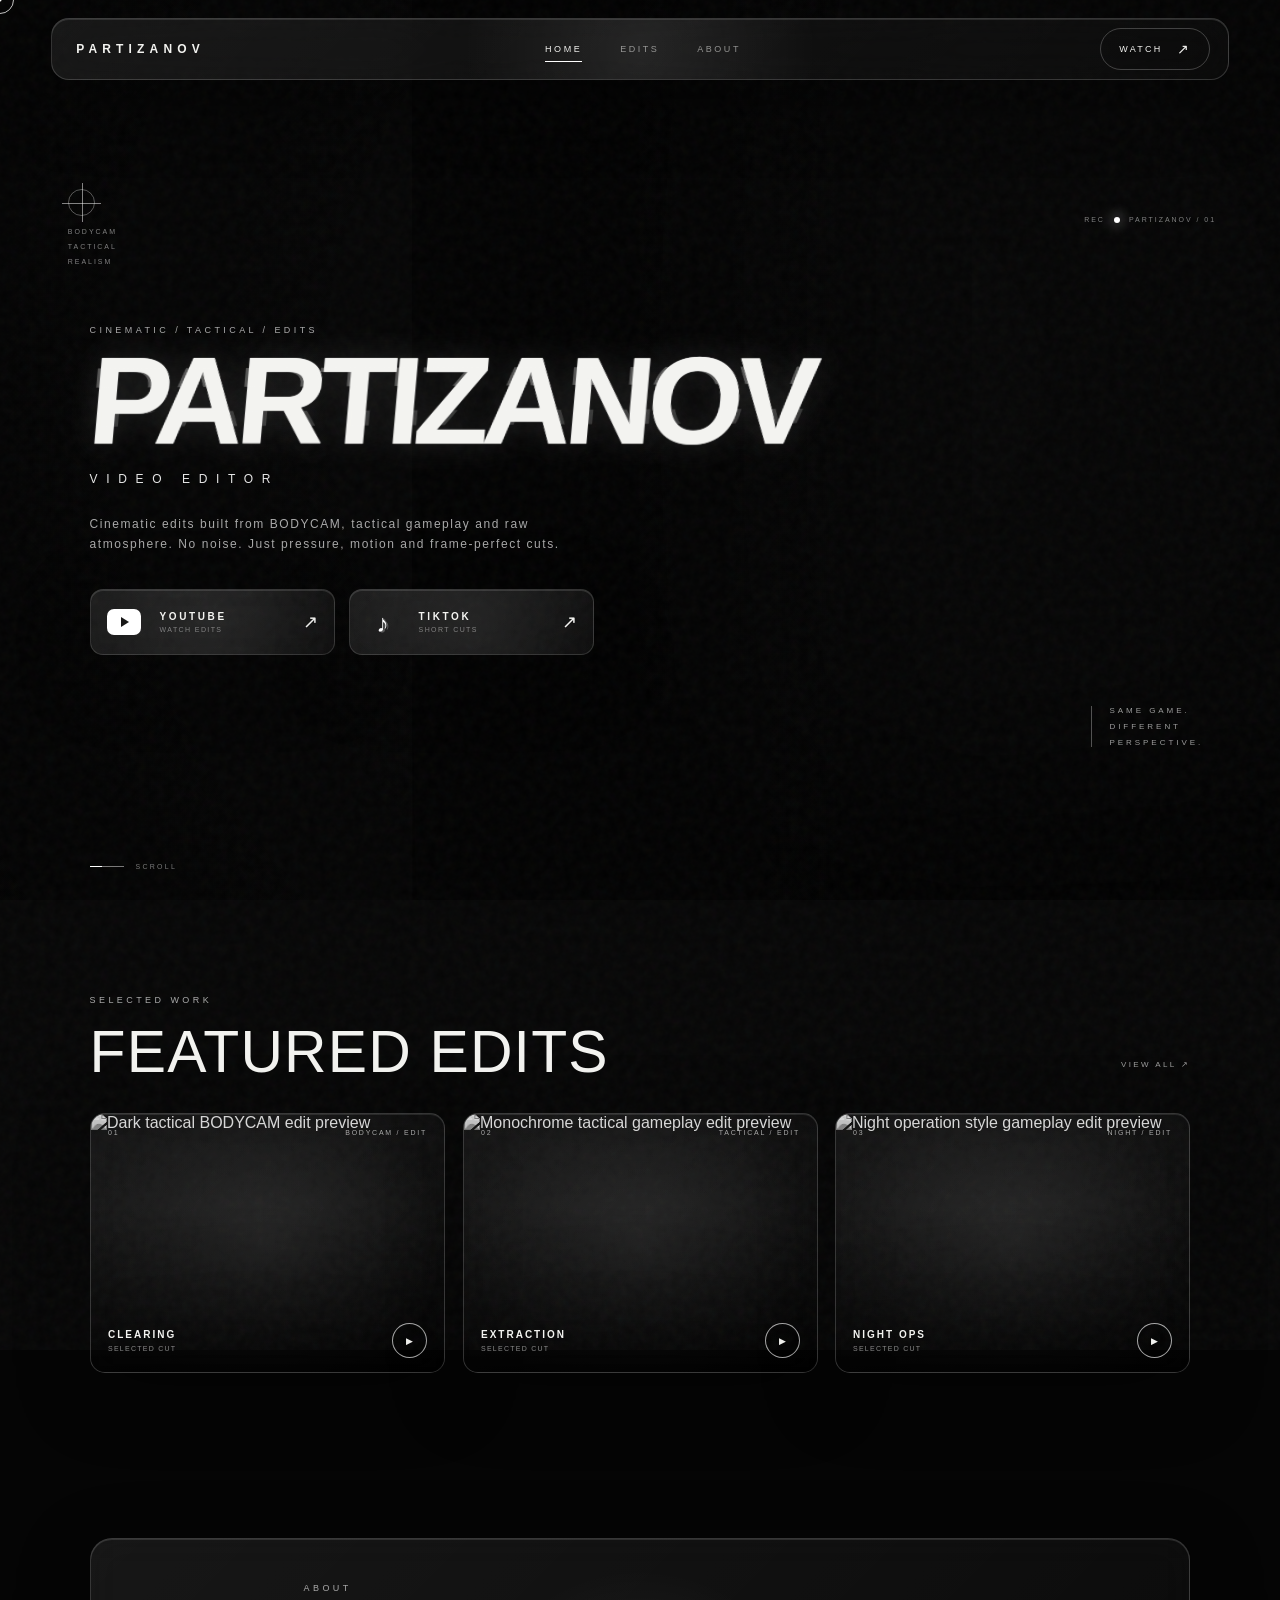
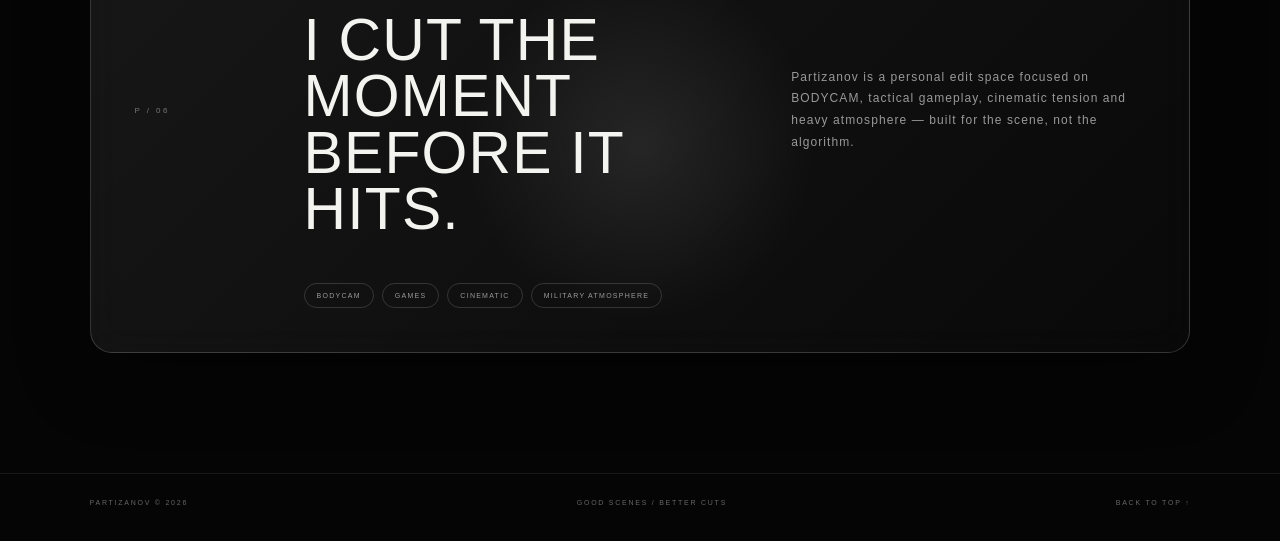
==== index.html @ 06ea76b5 "Add files via upload" ====
<!doctype html>
<html lang="en">
<head>
  <meta charset="utf-8" />
  <meta name="viewport" content="width=device-width, initial-scale=1" />
  <meta name="theme-color" content="#050505" />
  <meta name="description" content="Partizanov — cinematic BODYCAM and tactical gameplay edits." />
  <title>PARTIZANOV — Video Editor</title>
  <link rel="preload" href="assets/hero.webp" as="image" />
  <link rel="stylesheet" href="style.css" />
</head>
<body>
  <div class="scroll-progress" aria-hidden="true"></div>
  <canvas id="fx" aria-hidden="true"></canvas>
  <div class="noise" aria-hidden="true"></div>
  <div class="cursor" aria-hidden="true"><span></span></div>

  <header class="nav glass glass-reactive">
    <a class="brand" href="#top" aria-label="Partizanov home">PARTIZANOV</a>
    <nav aria-label="Primary navigation">
      <a href="#top" class="active">HOME</a>
      <a href="#edits">EDITS</a>
      <a href="#about">ABOUT</a>
    </nav>
    <a class="nav-cta magnetic" href="https://youtube.com/@partizanovoper?si=gcBgaA5g1dwEPx7L" target="_blank" rel="noreferrer">WATCH <span>↗</span></a>
  </header>

  <main id="top">
    <section class="hero" aria-label="Partizanov introduction">
      <div class="hero-media" aria-hidden="true">
        <div class="hero-image"></div>
        <div class="hero-vignette"></div>
      </div>

      <div class="hud hud-left" aria-hidden="true">
        <span class="cross"></span>
        <span>BODYCAM</span><span>TACTICAL</span><span>REALISM</span>
      </div>
      <div class="hud hud-right" aria-hidden="true">
        <span>REC</span><i></i><span>PARTIZANOV / 01</span>
      </div>

      <div class="hero-copy reveal">
        <p class="eyebrow">CINEMATIC / TACTICAL / EDITS</p>
        <h1 class="venom" data-text="PARTIZANOV">PARTIZANOV</h1>
        <p class="tagline">VIDEO EDITOR</p>
        <p class="intro">Cinematic edits built from BODYCAM, tactical gameplay and raw atmosphere. No noise. Just pressure, motion and frame-perfect cuts.</p>

        <div class="socials">
          <a class="social glass glass-reactive magnetic" href="https://youtube.com/@partizanovoper?si=gcBgaA5g1dwEPx7L" target="_blank" rel="noreferrer" aria-label="Partizanov on YouTube">
            <span class="social-icon youtube" aria-hidden="true"></span>
            <span><b>YOUTUBE</b><small>WATCH EDITS</small></span>
            <em>↗</em>
          </a>
          <a class="social glass glass-reactive magnetic" href="https://www.tiktok.com/@operpartizanov?_r=1&_t=ZS-9A1yUT9yCQ6" target="_blank" rel="noreferrer" aria-label="Partizanov on TikTok">
            <span class="social-icon tiktok" aria-hidden="true">♪</span>
            <span><b>TIKTOK</b><small>SHORT CUTS</small></span>
            <em>↗</em>
          </a>
        </div>
      </div>

      <div class="hero-quote reveal" aria-hidden="true">
        <span>SAME GAME.</span><span>DIFFERENT</span><span>PERSPECTIVE.</span>
      </div>

      <a href="#edits" class="scroll-cue" aria-label="Scroll to edits"><span></span>SCROLL</a>
    </section>

    <section class="edits section" id="edits">
      <div class="section-head reveal">
        <div>
          <p class="eyebrow">SELECTED WORK</p>
          <h2>FEATURED EDITS</h2>
        </div>
        <a class="text-link" href="https://youtube.com/@partizanovoper?si=gcBgaA5g1dwEPx7L" target="_blank" rel="noreferrer">VIEW ALL ↗</a>
      </div>

      <div class="edit-grid">
        <a class="edit-card glass glass-reactive tilt reveal" href="https://youtube.com/@partizanovoper?si=gcBgaA5g1dwEPx7L" target="_blank" rel="noreferrer">
          <img src="assets/edit-1.webp" alt="Dark tactical BODYCAM edit preview" loading="lazy" />
          <div class="card-shade"></div>
          <div class="card-top"><span>01</span><span>BODYCAM / EDIT</span></div>
          <div class="card-bottom"><div><b>CLEARING</b><small>SELECTED CUT</small></div><span class="play">▶</span></div>
        </a>
        <a class="edit-card glass glass-reactive tilt reveal" href="https://youtube.com/@partizanovoper?si=gcBgaA5g1dwEPx7L" target="_blank" rel="noreferrer">
          <img src="assets/edit-2.webp" alt="Monochrome tactical gameplay edit preview" loading="lazy" />
          <div class="card-shade"></div>
          <div class="card-top"><span>02</span><span>TACTICAL / EDIT</span></div>
          <div class="card-bottom"><div><b>EXTRACTION</b><small>SELECTED CUT</small></div><span class="play">▶</span></div>
        </a>
        <a class="edit-card glass glass-reactive tilt reveal" href="https://youtube.com/@partizanovoper?si=gcBgaA5g1dwEPx7L" target="_blank" rel="noreferrer">
          <img src="assets/edit-3.webp" alt="Night operation style gameplay edit preview" loading="lazy" />
          <div class="card-shade"></div>
          <div class="card-top"><span>03</span><span>NIGHT / EDIT</span></div>
          <div class="card-bottom"><div><b>NIGHT OPS</b><small>SELECTED CUT</small></div><span class="play">▶</span></div>
        </a>
      </div>
    </section>

    <section class="about section" id="about">
      <div class="about-panel glass glass-reactive reveal">
        <div class="about-index">P / 06</div>
        <div>
          <p class="eyebrow">ABOUT</p>
          <h2>I CUT THE MOMENT<br>BEFORE IT HITS.</h2>
        </div>
        <p>Partizanov is a personal edit space focused on BODYCAM, tactical gameplay, cinematic tension and heavy atmosphere — built for the scene, not the algorithm.</p>
        <div class="about-tags"><span>BODYCAM</span><span>GAMES</span><span>CINEMATIC</span><span>MILITARY ATMOSPHERE</span></div>
      </div>
    </section>
  </main>

  <footer>
    <span>PARTIZANOV © 2026</span>
    <span>GOOD SCENES / BETTER CUTS</span>
    <a href="#top">BACK TO TOP ↑</a>
  </footer>

  <script src="script.js"></script>
</body>
</html>
---- style.css ----
:root{
  --bg:#050505; --fg:#f3f3f0; --muted:#929292; --line:rgba(255,255,255,.17);
  --glass:rgba(255,255,255,.045); --mx:50%; --my:50%;
}
*{box-sizing:border-box}html{scroll-behavior:smooth;background:var(--bg)}
body{margin:0;background:var(--bg);color:var(--fg);font-family:Inter,Arial,Helvetica,sans-serif;overflow-x:hidden;cursor:none}
a{color:inherit;text-decoration:none}button,a{cursor:none}.noise{position:fixed;inset:-50%;z-index:80;pointer-events:none;opacity:.055;mix-blend-mode:screen;background-image:url("data:image/svg+xml,%3Csvg viewBox='0 0 220 220' xmlns='http://www.w3.org/2000/svg'%3E%3Cfilter id='n'%3E%3CfeTurbulence type='fractalNoise' baseFrequency='.9' numOctaves='4' stitchTiles='stitch'/%3E%3C/filter%3E%3Crect width='100%25' height='100%25' filter='url(%23n)' opacity='.75'/%3E%3C/svg%3E");animation:noise .22s steps(2) infinite}
@keyframes noise{0%{transform:translate(0)}25%{transform:translate(2%,-3%)}50%{transform:translate(-3%,2%)}75%{transform:translate(3%,3%)}100%{transform:translate(-2%,-2%)}}
#fx{position:fixed;inset:0;z-index:2;pointer-events:none;opacity:.65}.scroll-progress{position:fixed;top:0;left:0;height:1px;width:0;background:white;z-index:120;box-shadow:0 0 12px #fff}
.cursor{position:fixed;width:28px;height:28px;border:1px solid rgba(255,255,255,.78);border-radius:50%;left:0;top:0;z-index:130;pointer-events:none;mix-blend-mode:difference;transform:translate(-50%,-50%);transition:width .18s,height .18s,border-color .18s}.cursor span{position:absolute;width:3px;height:3px;background:#fff;border-radius:50%;inset:50% auto auto 50%;transform:translate(-50%,-50%)}.cursor.hover{width:52px;height:52px;border-color:#fff}
.glass{background:linear-gradient(135deg,rgba(255,255,255,.075),rgba(255,255,255,.018));border:1px solid var(--line);box-shadow:inset 0 1px 0 rgba(255,255,255,.12),0 20px 70px rgba(0,0,0,.35);backdrop-filter:blur(18px) saturate(115%);-webkit-backdrop-filter:blur(18px) saturate(115%)}
.glass-reactive{position:relative;overflow:hidden}.glass-reactive:after{content:"";position:absolute;inset:-1px;pointer-events:none;background:radial-gradient(420px circle at var(--mx) var(--my),rgba(255,255,255,.15),transparent 42%);opacity:.6;transition:opacity .25s}.glass-reactive:hover:after{opacity:1}
.nav{position:fixed;z-index:100;top:18px;left:4vw;right:4vw;height:62px;border-radius:18px;display:grid;grid-template-columns:1fr auto 1fr;align-items:center;padding:0 18px 0 24px;transition:transform .4s,background .3s}.nav.hidden{transform:translateY(-95px)}.brand{font-size:12px;letter-spacing:.43em;font-weight:600}.nav nav{display:flex;gap:38px;font-size:9px;letter-spacing:.28em}.nav nav a{opacity:.55;position:relative;padding:21px 0}.nav nav a:after{content:"";position:absolute;height:1px;background:#fff;left:50%;right:50%;bottom:13px;transition:.25s}.nav nav a:hover,.nav nav a.active{opacity:1}.nav nav a:hover:after,.nav nav a.active:after{left:0;right:0}.nav-cta{justify-self:end;border:1px solid rgba(255,255,255,.22);border-radius:999px;padding:12px 18px;font-size:9px;letter-spacing:.25em;display:flex;gap:14px;align-items:center}.nav-cta span{font-size:14px}
.hero{min-height:100svh;position:relative;display:flex;align-items:center;padding:130px 7vw 95px;overflow:hidden}.hero-media{position:absolute;inset:0;z-index:0;overflow:hidden}.hero-image{position:absolute;right:-5vw;top:-7vh;width:70vw;height:110vh;background:url('assets/hero.webp') center/cover no-repeat;filter:grayscale(1) contrast(1.25) brightness(.62);transform:scale(1.08);will-change:transform}.hero-image:after{content:"";position:absolute;inset:0;background:linear-gradient(90deg,#050505 0%,rgba(5,5,5,.6) 28%,transparent 58%),linear-gradient(0deg,#050505 0%,transparent 27%)}.hero-vignette{position:absolute;inset:0;background:radial-gradient(circle at 67% 42%,transparent 0 18%,rgba(0,0,0,.2) 42%,rgba(0,0,0,.72) 100%),linear-gradient(90deg,#050505 0 34%,transparent 66%);mix-blend-mode:multiply}.hero-copy{position:relative;z-index:4;width:min(740px,57vw);margin-top:5vh}.eyebrow{font-size:9px;letter-spacing:.38em;color:#a9a9a9;margin:0 0 19px}.venom{font-family:Impact,Haettenschweiler,'Arial Narrow Bold',sans-serif;font-stretch:condensed;font-size:clamp(62px,9.6vw,154px);letter-spacing:-.055em;line-height:.78;margin:0;position:relative;transform:skewX(-5deg);filter:drop-shadow(0 0 16px rgba(255,255,255,.12));text-shadow:0 0 1px #fff}.venom:before,.venom:after{content:attr(data-text);position:absolute;inset:0;pointer-events:none}.venom:before{clip-path:polygon(0 15%,100% 13%,100% 31%,0 35%);transform:translateX(-3px);opacity:.3}.venom:after{clip-path:polygon(0 60%,100% 57%,100% 72%,0 76%);transform:translateX(4px);opacity:.18}.venom:hover:before{animation:glitch1 .38s steps(2) infinite}.venom:hover:after{animation:glitch2 .43s steps(2) infinite}@keyframes glitch1{50%{transform:translateX(10px)}}@keyframes glitch2{50%{transform:translateX(-8px)}}
.tagline{font-size:12px;letter-spacing:.72em;margin:22px 0 28px;color:#e5e5e5}.intro{max-width:510px;color:#a7a7a7;line-height:1.7;font-size:12px;letter-spacing:.13em}.socials{display:flex;gap:14px;margin-top:34px}.social{width:245px;min-height:66px;border-radius:13px;padding:14px 16px;display:grid;grid-template-columns:40px 1fr auto;gap:13px;align-items:center;transition:border-color .2s,transform .15s;isolation:isolate}.social:hover{border-color:rgba(255,255,255,.5)}.social span:nth-child(2){display:flex;flex-direction:column;gap:4px}.social b{font-size:10px;letter-spacing:.26em}.social small{font-size:7px;letter-spacing:.2em;color:#777}.social em{font-style:normal;font-size:18px}.social-icon{width:34px;height:26px;display:grid;place-items:center}.youtube{background:#fff;border-radius:7px;position:relative}.youtube:after{content:"";border-left:8px solid #080808;border-top:5px solid transparent;border-bottom:5px solid transparent;margin-left:2px}.tiktok{font-weight:900;font-size:25px;color:#fff;text-shadow:2px 1px 0 rgba(255,255,255,.25)}
.hud{position:absolute;z-index:4;color:#7f7f7f;font-size:7px;letter-spacing:.28em;display:flex}.hud-left{left:5.3vw;top:21vh;flex-direction:column;gap:8px}.cross{width:27px;height:27px;border:1px solid rgba(255,255,255,.32);border-radius:50%;margin-bottom:4px;position:relative}.cross:after,.cross:before{content:"";position:absolute;background:rgba(255,255,255,.5)}.cross:before{height:1px;width:39px;left:-7px;top:13px}.cross:after{width:1px;height:39px;left:13px;top:-7px}.hud-right{right:5vw;top:24vh;align-items:center;gap:9px}.hud-right i{width:6px;height:6px;border-radius:50%;background:#fff;box-shadow:0 0 14px #fff;animation:pulse 1.3s infinite}@keyframes pulse{50%{opacity:.2}}
.hero-quote{position:absolute;right:6vw;bottom:17vh;z-index:4;display:flex;flex-direction:column;gap:7px;font-size:8px;letter-spacing:.37em;color:#9b9b9b;border-left:1px solid rgba(255,255,255,.3);padding-left:17px}.scroll-cue{position:absolute;z-index:5;bottom:30px;left:7vw;font-size:7px;letter-spacing:.32em;color:#777;display:flex;align-items:center;gap:12px}.scroll-cue span{width:34px;height:1px;background:#777;position:relative;overflow:hidden}.scroll-cue span:after{content:"";position:absolute;width:12px;height:1px;background:#fff;animation:scan 1.2s infinite}@keyframes scan{from{left:-12px}to{left:34px}}
.section{padding:95px 7vw;position:relative;z-index:5}.section-head{display:flex;justify-content:space-between;align-items:end;margin-bottom:32px}.section-head h2,.about h2{font-family:Impact,Haettenschweiler,'Arial Narrow Bold',sans-serif;font-size:clamp(34px,4.6vw,70px);font-weight:500;letter-spacing:.02em;margin:0;line-height:.96}.text-link{font-size:8px;letter-spacing:.3em;color:#9b9b9b;padding:12px 0}.edit-grid{display:grid;grid-template-columns:repeat(3,1fr);gap:18px}.edit-card{height:260px;border-radius:15px;position:relative;transform-style:preserve-3d;will-change:transform;transition:box-shadow .25s,border-color .25s}.edit-card:hover{border-color:rgba(255,255,255,.45);box-shadow:0 25px 90px rgba(0,0,0,.55),0 0 25px rgba(255,255,255,.055)}.edit-card img{position:absolute;inset:0;width:100%;height:100%;object-fit:cover;filter:grayscale(1) contrast(1.18);transition:transform .65s cubic-bezier(.2,.8,.2,1),filter .5s}.edit-card:hover img{transform:scale(1.055);filter:grayscale(1) contrast(1.3) brightness(1.08)}.card-shade{position:absolute;inset:0;background:linear-gradient(180deg,rgba(0,0,0,.18),transparent 35%,rgba(0,0,0,.82));z-index:1}.card-top,.card-bottom{position:absolute;z-index:3;left:17px;right:17px;display:flex;justify-content:space-between;align-items:center;font-size:7px;letter-spacing:.25em}.card-top{top:15px;color:#aaa}.card-bottom{bottom:14px}.card-bottom div{display:flex;flex-direction:column;gap:5px}.card-bottom b{font-size:10px;letter-spacing:.2em}.card-bottom small{font-size:7px;color:#888;letter-spacing:.18em}.play{width:35px;height:35px;border:1px solid rgba(255,255,255,.65);border-radius:50%;display:grid;place-items:center;font-size:9px;padding-left:2px;background:rgba(0,0,0,.25);transition:.25s}.edit-card:hover .play{background:#fff;color:#000;transform:scale(1.06)}
.about{padding-top:70px;padding-bottom:120px}.about-panel{min-height:300px;border-radius:22px;padding:44px;display:grid;grid-template-columns:.35fr 1.25fr 1fr;gap:45px;align-items:center}.about-index{font-size:8px;letter-spacing:.3em;color:#777}.about-panel>p{font-size:12px;line-height:1.8;color:#999;letter-spacing:.09em}.about-tags{grid-column:2/4;display:flex;flex-wrap:wrap;gap:8px}.about-tags span{border:1px solid rgba(255,255,255,.15);border-radius:999px;padding:8px 12px;font-size:7px;letter-spacing:.18em;color:#9a9a9a}
footer{position:relative;z-index:5;padding:25px 7vw 35px;display:flex;justify-content:space-between;color:#666;font-size:7px;letter-spacing:.25em;border-top:1px solid rgba(255,255,255,.08)}footer a:hover{color:#fff}.reveal{opacity:0;transform:translateY(22px);filter:blur(5px);transition:opacity .8s ease,transform .9s cubic-bezier(.2,.8,.2,1),filter .8s}.reveal.visible{opacity:1;transform:none;filter:none}
@media(max-width:900px){body{cursor:auto}.cursor{display:none}a,button{cursor:pointer}.nav{grid-template-columns:1fr auto}.nav nav{display:none}.hero{padding:125px 6vw 70px;align-items:flex-end}.hero-copy{width:100%;margin-bottom:12vh}.hero-image{width:115vw;right:-45vw;opacity:.66}.hero-vignette{background:linear-gradient(0deg,#050505 4%,rgba(5,5,5,.22) 55%,rgba(5,5,5,.7) 100%)}.venom{font-size:clamp(57px,17vw,100px)}.intro{max-width:72vw}.hud-left{display:none}.hero-quote{display:none}.socials{flex-direction:column}.social{width:min(100%,320px)}.edit-grid{grid-template-columns:1fr}.edit-card{height:300px}.about-panel{grid-template-columns:1fr;padding:30px}.about-index{display:none}.about-tags{grid-column:auto}.section{padding-left:6vw;padding-right:6vw}footer{padding-left:6vw;padding-right:6vw;gap:20px;flex-wrap:wrap}}
@media(max-width:520px){.nav{left:12px;right:12px;top:12px}.brand{letter-spacing:.3em}.nav-cta{padding:11px 13px}.hero{padding-left:5vw;padding-right:5vw}.tagline{letter-spacing:.46em}.intro{max-width:94%;font-size:11px}.section{padding:70px 5vw}.edit-card{height:225px}.section-head{align-items:start}.text-link{margin-top:8px}.about-panel{padding:24px}.about h2{font-size:40px}}
@media(prefers-reduced-motion:reduce){*{scroll-behavior:auto!important;animation:none!important;transition:none!important}.noise,#fx,.cursor{display:none}.reveal{opacity:1;transform:none;filter:none}}
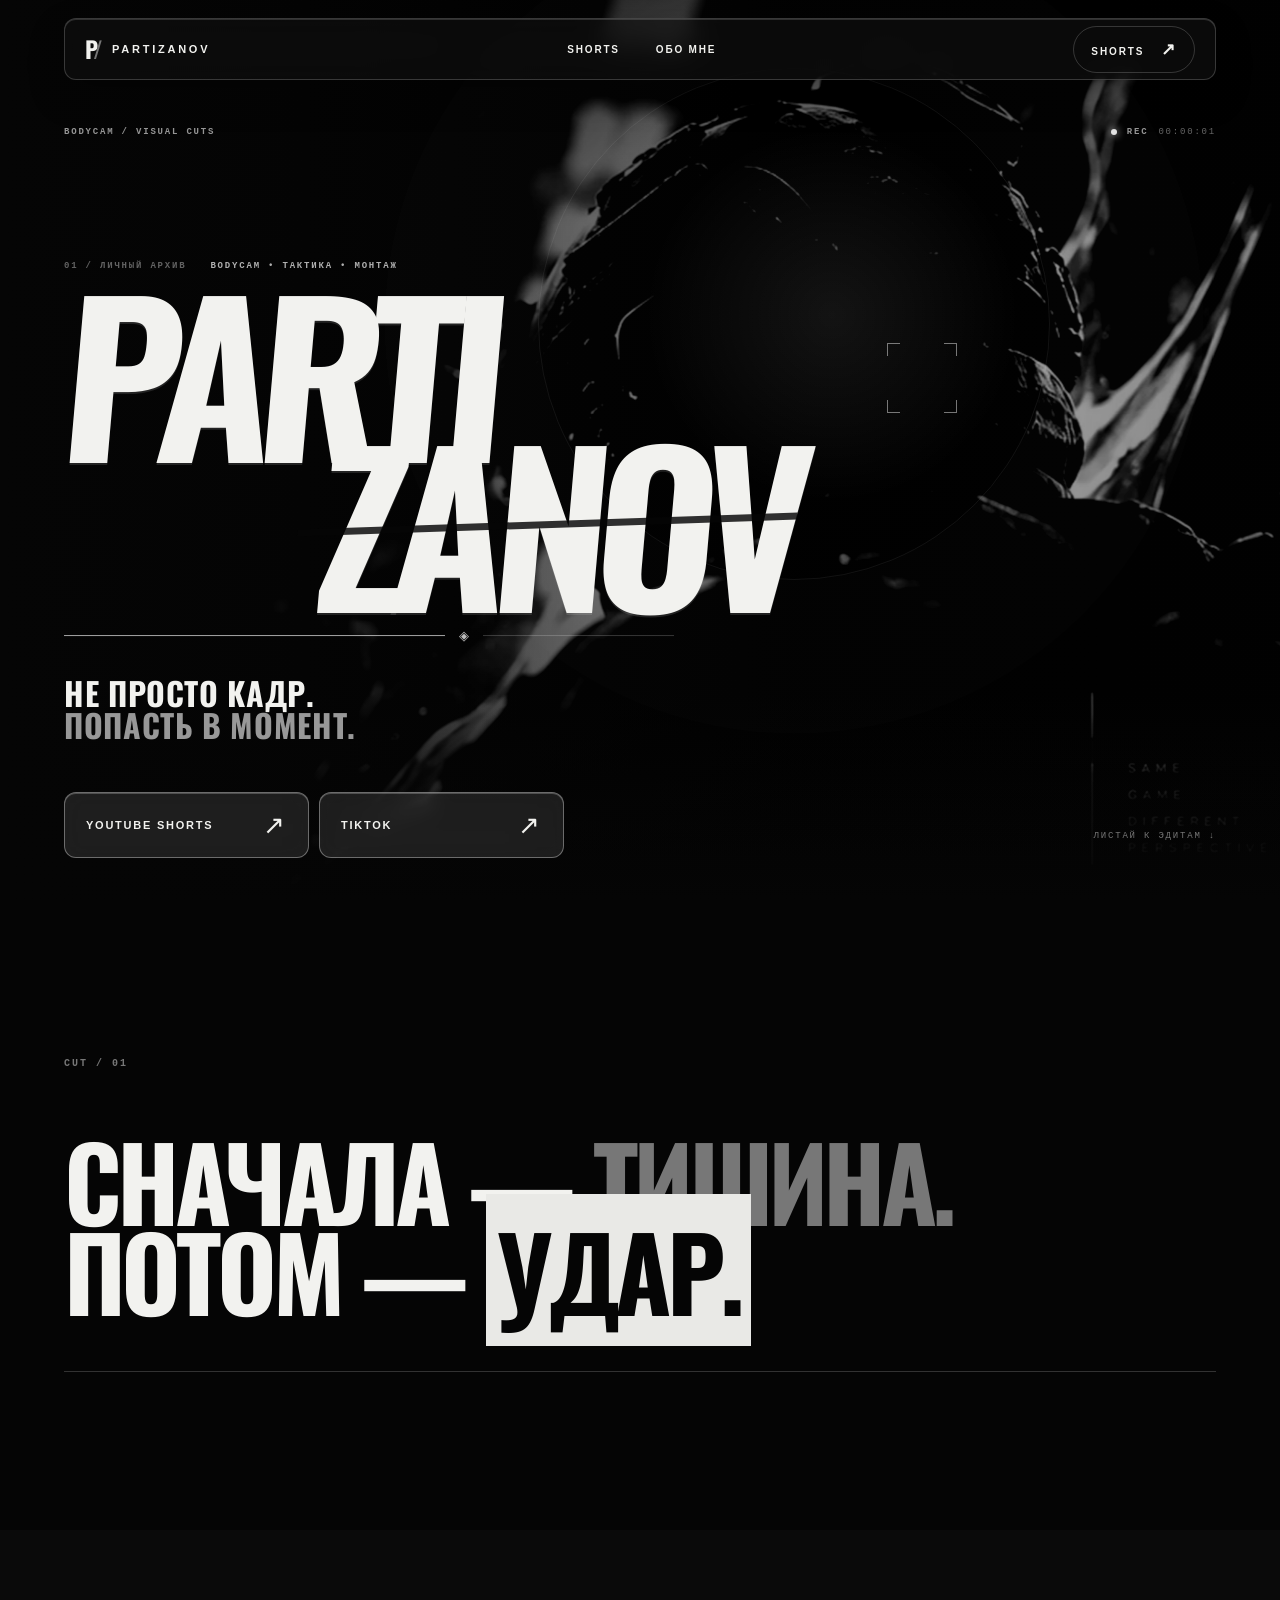
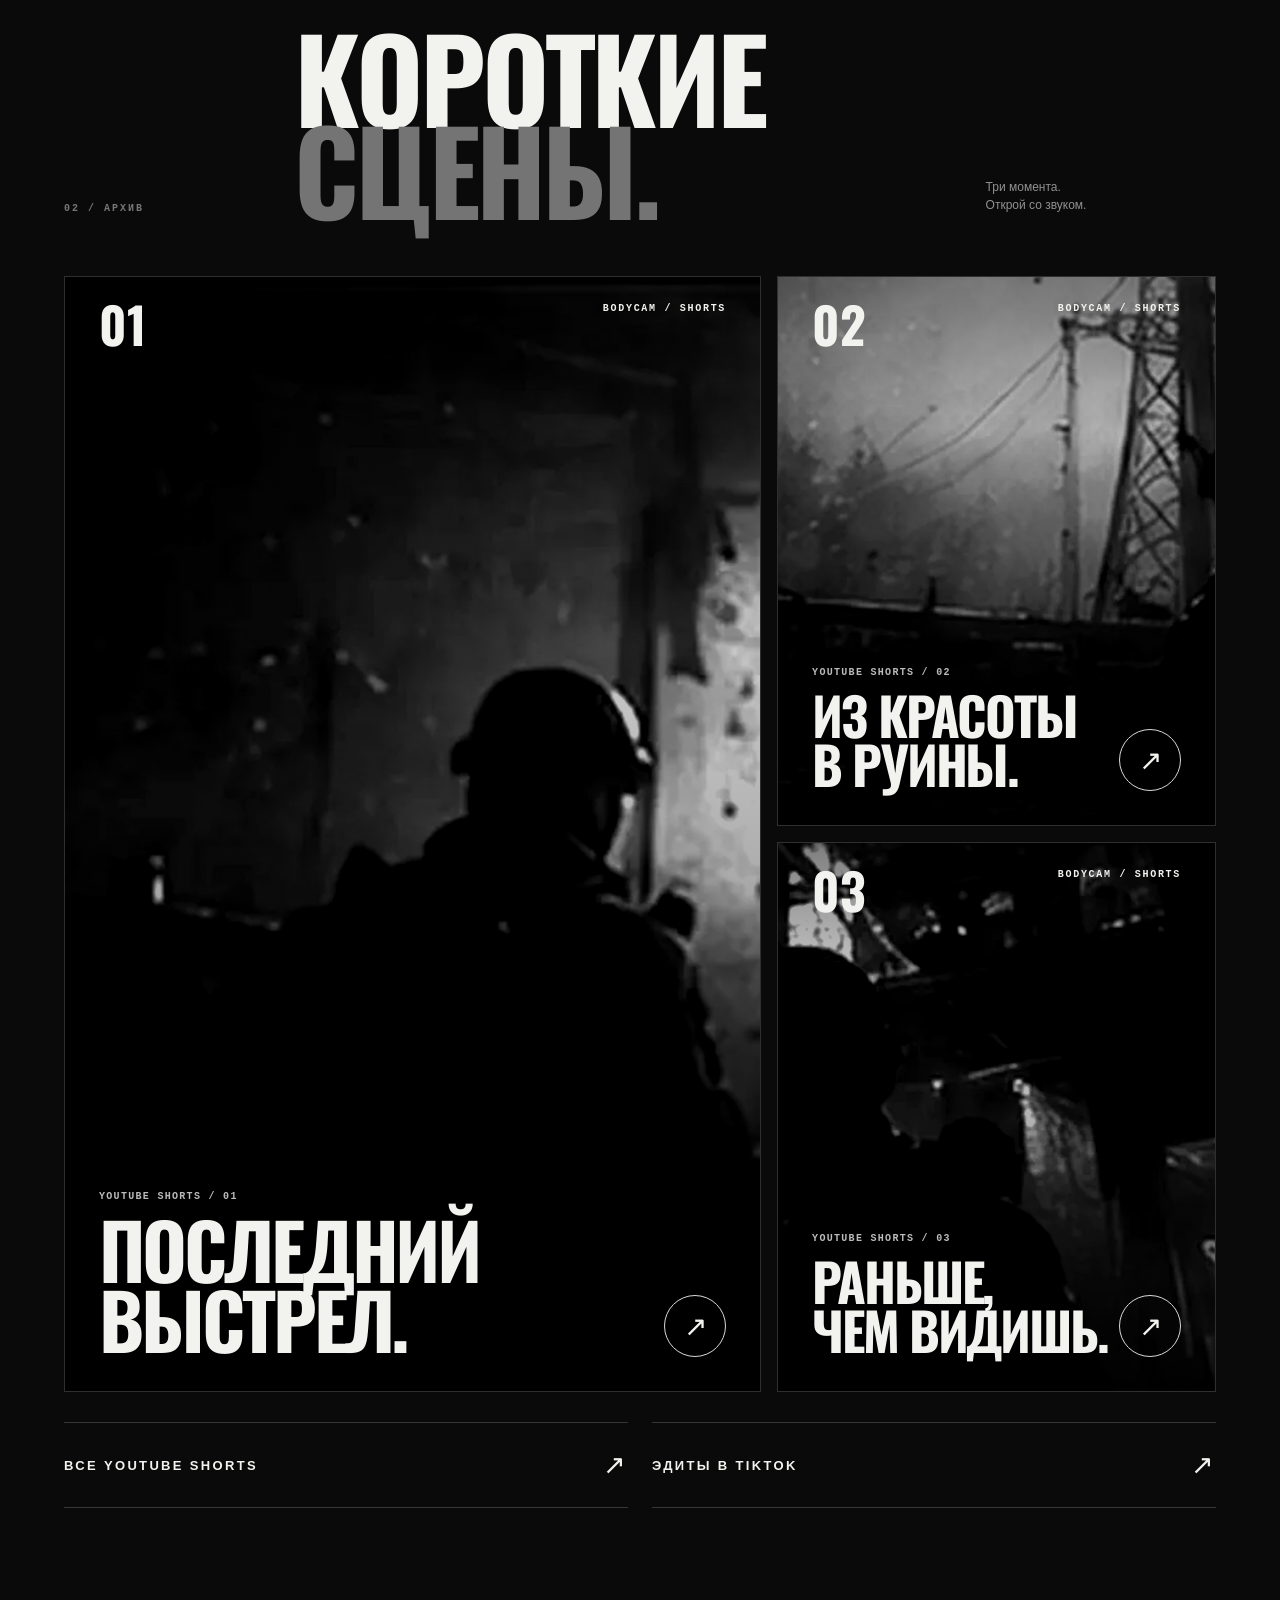
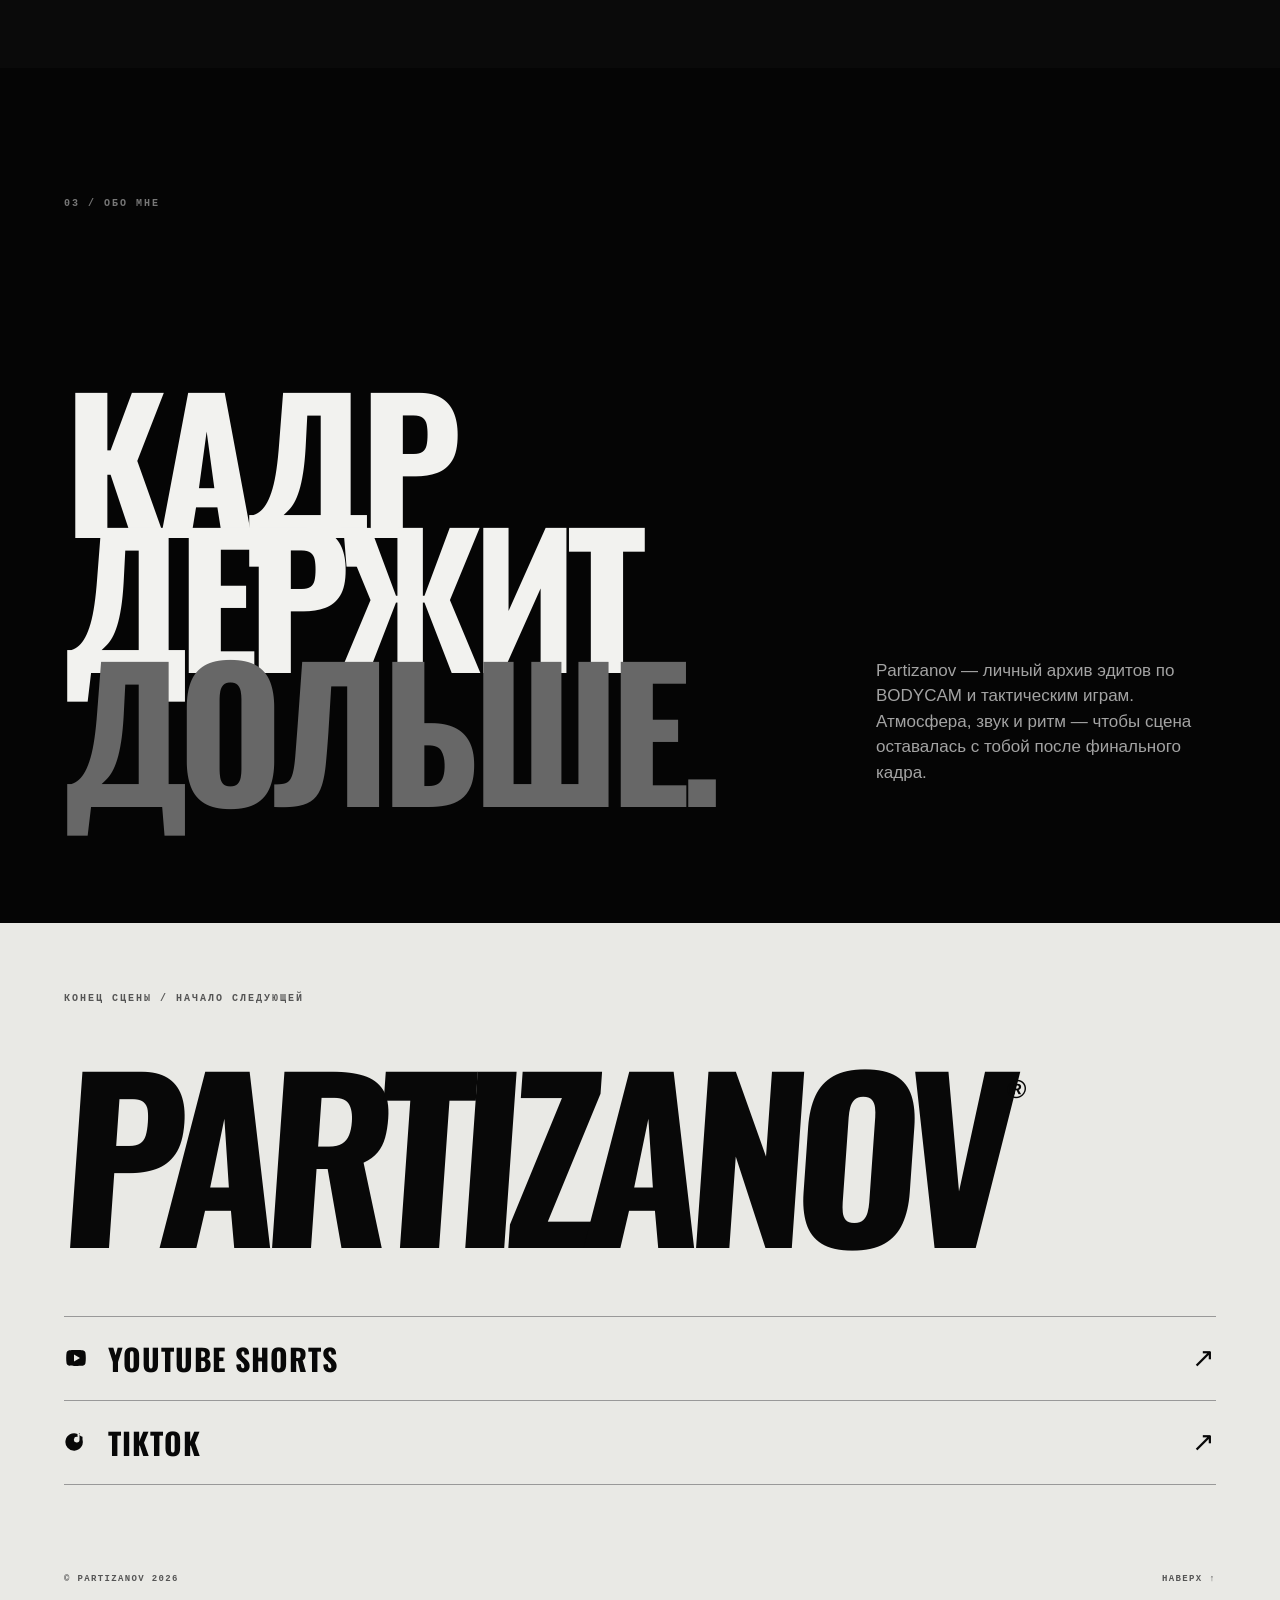
==== commit 3b2033ee: "Redesign mobile BODYCAM archive for Shorts and TikTok" ====
--- a/index.html
+++ b/index.html
@@ -1,122 +1,32 @@
 <!doctype html>
-<html lang="en">
-<head>
-  <meta charset="utf-8" />
-  <meta name="viewport" content="width=device-width, initial-scale=1" />
-  <meta name="theme-color" content="#050505" />
-  <meta name="description" content="Partizanov — cinematic BODYCAM and tactical gameplay edits." />
-  <title>PARTIZANOV — Video Editor</title>
-  <link rel="preload" href="assets/hero.webp" as="image" />
-  <link rel="stylesheet" href="style.css" />
-</head>
+<html lang="ru"><head>
+<meta charset="utf-8"><meta name="viewport" content="width=device-width,initial-scale=1,viewport-fit=cover">
+<meta name="theme-color" content="#050505"><meta name="color-scheme" content="dark">
+<meta name="description" content="Partizanov — эдиты по BODYCAM и тактическим играм. Звук, ритм, напряжение и ощущение присутствия.">
+<meta name="robots" content="index,follow,max-image-preview:large"><link rel="canonical" href="https://partizanov-landing.vercel.app/">
+<link rel="icon" href="/favicon.svg" type="image/svg+xml"><link rel="manifest" href="/site.webmanifest">
+<link rel="preload" href="/assets/hero.webp" as="image" fetchpriority="high">
+<meta property="og:type" content="website"><meta property="og:locale" content="ru_RU"><meta property="og:title" content="PARTIZANOV — BODYCAM EDITS"><meta property="og:description" content="BODYCAM. Тактика. Монтаж. Личный архив эдитов Partizanov."><meta property="og:url" content="https://partizanov-landing.vercel.app/"><meta property="og:image" content="https://partizanov-landing.vercel.app/assets/hero.webp">
+<meta name="twitter:card" content="summary_large_image"><meta name="twitter:title" content="PARTIZANOV — BODYCAM EDITS"><meta name="twitter:description" content="BODYCAM. Тактика. Монтаж."><meta name="twitter:image" content="https://partizanov-landing.vercel.app/assets/hero.webp">
+<title>PARTIZANOV — BODYCAM EDITS</title><link rel="stylesheet" href="/style.css"><script src="/script.js" defer></script></head>
 <body>
-  <div class="scroll-progress" aria-hidden="true"></div>
-  <canvas id="fx" aria-hidden="true"></canvas>
-  <div class="noise" aria-hidden="true"></div>
-  <div class="cursor" aria-hidden="true"><span></span></div>
-
-  <header class="nav glass glass-reactive">
-    <a class="brand" href="#top" aria-label="Partizanov home">PARTIZANOV</a>
-    <nav aria-label="Primary navigation">
-      <a href="#top" class="active">HOME</a>
-      <a href="#edits">EDITS</a>
-      <a href="#about">ABOUT</a>
-    </nav>
-    <a class="nav-cta magnetic" href="https://youtube.com/@partizanovoper?si=gcBgaA5g1dwEPx7L" target="_blank" rel="noreferrer">WATCH <span>↗</span></a>
-  </header>
-
-  <main id="top">
-    <section class="hero" aria-label="Partizanov introduction">
-      <div class="hero-media" aria-hidden="true">
-        <div class="hero-image"></div>
-        <div class="hero-vignette"></div>
-      </div>
-
-      <div class="hud hud-left" aria-hidden="true">
-        <span class="cross"></span>
-        <span>BODYCAM</span><span>TACTICAL</span><span>REALISM</span>
-      </div>
-      <div class="hud hud-right" aria-hidden="true">
-        <span>REC</span><i></i><span>PARTIZANOV / 01</span>
-      </div>
-
-      <div class="hero-copy reveal">
-        <p class="eyebrow">CINEMATIC / TACTICAL / EDITS</p>
-        <h1 class="venom" data-text="PARTIZANOV">PARTIZANOV</h1>
-        <p class="tagline">VIDEO EDITOR</p>
-        <p class="intro">Cinematic edits built from BODYCAM, tactical gameplay and raw atmosphere. No noise. Just pressure, motion and frame-perfect cuts.</p>
-
-        <div class="socials">
-          <a class="social glass glass-reactive magnetic" href="https://youtube.com/@partizanovoper?si=gcBgaA5g1dwEPx7L" target="_blank" rel="noreferrer" aria-label="Partizanov on YouTube">
-            <span class="social-icon youtube" aria-hidden="true"></span>
-            <span><b>YOUTUBE</b><small>WATCH EDITS</small></span>
-            <em>↗</em>
-          </a>
-          <a class="social glass glass-reactive magnetic" href="https://www.tiktok.com/@operpartizanov?_r=1&_t=ZS-9A1yUT9yCQ6" target="_blank" rel="noreferrer" aria-label="Partizanov on TikTok">
-            <span class="social-icon tiktok" aria-hidden="true">♪</span>
-            <span><b>TIKTOK</b><small>SHORT CUTS</small></span>
-            <em>↗</em>
-          </a>
-        </div>
-      </div>
-
-      <div class="hero-quote reveal" aria-hidden="true">
-        <span>SAME GAME.</span><span>DIFFERENT</span><span>PERSPECTIVE.</span>
-      </div>
-
-      <a href="#edits" class="scroll-cue" aria-label="Scroll to edits"><span></span>SCROLL</a>
-    </section>
-
-    <section class="edits section" id="edits">
-      <div class="section-head reveal">
-        <div>
-          <p class="eyebrow">SELECTED WORK</p>
-          <h2>FEATURED EDITS</h2>
-        </div>
-        <a class="text-link" href="https://youtube.com/@partizanovoper?si=gcBgaA5g1dwEPx7L" target="_blank" rel="noreferrer">VIEW ALL ↗</a>
-      </div>
-
-      <div class="edit-grid">
-        <a class="edit-card glass glass-reactive tilt reveal" href="https://youtube.com/@partizanovoper?si=gcBgaA5g1dwEPx7L" target="_blank" rel="noreferrer">
-          <img src="assets/edit-1.webp" alt="Dark tactical BODYCAM edit preview" loading="lazy" />
-          <div class="card-shade"></div>
-          <div class="card-top"><span>01</span><span>BODYCAM / EDIT</span></div>
-          <div class="card-bottom"><div><b>CLEARING</b><small>SELECTED CUT</small></div><span class="play">▶</span></div>
-        </a>
-        <a class="edit-card glass glass-reactive tilt reveal" href="https://youtube.com/@partizanovoper?si=gcBgaA5g1dwEPx7L" target="_blank" rel="noreferrer">
-          <img src="assets/edit-2.webp" alt="Monochrome tactical gameplay edit preview" loading="lazy" />
-          <div class="card-shade"></div>
-          <div class="card-top"><span>02</span><span>TACTICAL / EDIT</span></div>
-          <div class="card-bottom"><div><b>EXTRACTION</b><small>SELECTED CUT</small></div><span class="play">▶</span></div>
-        </a>
-        <a class="edit-card glass glass-reactive tilt reveal" href="https://youtube.com/@partizanovoper?si=gcBgaA5g1dwEPx7L" target="_blank" rel="noreferrer">
-          <img src="assets/edit-3.webp" alt="Night operation style gameplay edit preview" loading="lazy" />
-          <div class="card-shade"></div>
-          <div class="card-top"><span>03</span><span>NIGHT / EDIT</span></div>
-          <div class="card-bottom"><div><b>NIGHT OPS</b><small>SELECTED CUT</small></div><span class="play">▶</span></div>
-        </a>
-      </div>
-    </section>
-
-    <section class="about section" id="about">
-      <div class="about-panel glass glass-reactive reveal">
-        <div class="about-index">P / 06</div>
-        <div>
-          <p class="eyebrow">ABOUT</p>
-          <h2>I CUT THE MOMENT<br>BEFORE IT HITS.</h2>
-        </div>
-        <p>Partizanov is a personal edit space focused on BODYCAM, tactical gameplay, cinematic tension and heavy atmosphere — built for the scene, not the algorithm.</p>
-        <div class="about-tags"><span>BODYCAM</span><span>GAMES</span><span>CINEMATIC</span><span>MILITARY ATMOSPHERE</span></div>
-      </div>
-    </section>
-  </main>
-
-  <footer>
-    <span>PARTIZANOV © 2026</span>
-    <span>GOOD SCENES / BETTER CUTS</span>
-    <a href="#top">BACK TO TOP ↑</a>
-  </footer>
-
-  <script src="script.js"></script>
-</body>
-</html>
+<a class="skip" href="#edits">К эдитам</a><div class="progress" aria-hidden="true"></div>
+<header class="nav"><a class="brand" href="#top" aria-label="Partizanov — наверх"><span class="brand-sign">P<span>/</span></span><span class="brand-name">PARTIZANOV</span></a><nav aria-label="Основная навигация"><a href="#edits">SHORTS</a><a href="#about">ОБО МНЕ</a></nav><a class="nav-watch" href="https://www.youtube.com/@PartizanovOper/shorts" target="_blank" rel="noopener noreferrer" aria-label="Открыть YouTube Shorts Partizanov">SHORTS <span aria-hidden="true">↗</span></a></header>
+<main id="top">
+<section class="hero" aria-labelledby="hero-title">
+<div class="hero-art" aria-hidden="true"><div class="hero-image"></div><div class="hero-shadow"></div><div class="light-orbit"></div></div>
+<div class="hero-topline" aria-hidden="true"><span>BODYCAM / VISUAL CUTS</span><span class="rec"><i></i> REC <span class="timecode">00:00:00</span></span></div><div class="hero-focus" aria-hidden="true"><i></i><i></i><i></i><i></i></div>
+<div class="hero-content"><div class="hero-kicker"><span>01 / ЛИЧНЫЙ АРХИВ</span><span>BODYCAM • ТАКТИКА • МОНТАЖ</span></div><h1 id="hero-title" class="wordmark" aria-label="PARTIZANOV"><span>PARTI</span><span>ZANOV</span></h1><div class="title-rule" aria-hidden="true"><span></span><b>◈</b><span></span></div><p class="hero-line">НЕ ПРОСТО КАДР.<br><em>ПОПАСТЬ В МОМЕНТ.</em></p></div>
+<div class="hero-bottom"><div class="hero-actions"><a class="hero-action" href="https://www.youtube.com/@PartizanovOper/shorts" target="_blank" rel="noopener noreferrer"><span>YOUTUBE SHORTS</span><span class="arrow" aria-hidden="true">↗</span></a><a class="hero-action" href="https://www.tiktok.com/@operpartizanov?_r=1&_t=ZS-9A1yUT9yCQ6" target="_blank" rel="noopener noreferrer"><span>TIKTOK</span><span class="arrow" aria-hidden="true">↗</span></a></div><a class="hero-footnote" href="#edits">ЛИСТАЙ К ЭДИТАМ ↓</a></div></section>
+<section class="interlude" aria-label="Атмосфера"><p class="interlude-index">CUT / 01</p><p class="interlude-copy">Сначала — <span>тишина.</span><br>Потом — <strong>удар.</strong></p><div class="interlude-line" aria-hidden="true"></div></section>
+<section class="edits" id="edits" aria-labelledby="edits-title"><div class="section-heading"><span>02 / АРХИВ</span><h2 id="edits-title">КОРОТКИЕ<br><em>СЦЕНЫ.</em></h2><p>Три момента.<br>Открой со звуком.</p></div><div class="work-stack">
+<a class="work work-one" href="https://www.youtube.com/shorts/U767cnGD65g" target="_blank" rel="noopener noreferrer" aria-label="Смотреть «Последний выстрел» в YouTube Shorts"><img src="/assets/poster-1.webp" alt="Атмосферный кадр для шортса «Последний выстрел»" loading="lazy" decoding="async"><span class="work-scrim"></span><span class="work-top"><b>01</b><span>BODYCAM / SHORTS</span></span><span class="work-bottom"><span><small>YOUTUBE SHORTS / 01</small><strong>ПОСЛЕДНИЙ<br>ВЫСТРЕЛ.</strong></span><span class="work-open" aria-hidden="true">↗</span></span></a>
+<a class="work work-two" href="https://www.youtube.com/shorts/yDLsqC4mq2k" target="_blank" rel="noopener noreferrer" aria-label="Смотреть «Из красоты в руины» в YouTube Shorts"><img src="/assets/poster-2.webp" alt="Атмосферный кадр для шортса «Из красоты в руины»" loading="lazy" decoding="async"><span class="work-scrim"></span><span class="work-top"><b>02</b><span>BODYCAM / SHORTS</span></span><span class="work-bottom"><span><small>YOUTUBE SHORTS / 02</small><strong>ИЗ КРАСОТЫ<br>В РУИНЫ.</strong></span><span class="work-open" aria-hidden="true">↗</span></span></a>
+<a class="work work-three" href="https://www.youtube.com/shorts/F43SwV5KFHM" target="_blank" rel="noopener noreferrer" aria-label="Смотреть «Ты слышишь его раньше, чем видишь» в YouTube Shorts"><img src="/assets/poster-3.webp" alt="Атмосферный кадр для шортса «Ты слышишь его раньше, чем видишь»" loading="lazy" decoding="async"><span class="work-scrim"></span><span class="work-top"><b>03</b><span>BODYCAM / SHORTS</span></span><span class="work-bottom"><span><small>YOUTUBE SHORTS / 03</small><strong>РАНЬШЕ,<br>ЧЕМ ВИДИШЬ.</strong></span><span class="work-open" aria-hidden="true">↗</span></span></a>
+</div><div class="archive-links"><a class="all-edits" href="https://www.youtube.com/@PartizanovOper/shorts" target="_blank" rel="noopener noreferrer"><span>ВСЕ YOUTUBE SHORTS</span><span aria-hidden="true">↗</span></a><a class="all-edits" href="https://www.tiktok.com/@operpartizanov?_r=1&_t=ZS-9A1yUT9yCQ6" target="_blank" rel="noopener noreferrer"><span>ЭДИТЫ В TIKTOK</span><span aria-hidden="true">↗</span></a></div></section>
+<section class="about" id="about" aria-labelledby="about-title"><span class="about-index">03 / ОБО МНЕ</span><div class="about-body"><h2 id="about-title">КАДР<br>ДЕРЖИТ<br><em>ДОЛЬШЕ.</em></h2><p>Partizanov — личный архив эдитов по BODYCAM и тактическим играм. Атмосфера, звук и ритм — чтобы сцена оставалась с тобой после финального кадра.</p></div></section>
+<section class="end" aria-labelledby="end-title"><span class="end-label">КОНЕЦ СЦЕНЫ / НАЧАЛО СЛЕДУЮЩЕЙ</span><h2 id="end-title">PARTIZANOV<span>®</span></h2><div class="end-links">
+<a href="https://www.youtube.com/@PartizanovOper/shorts" target="_blank" rel="noopener noreferrer"><svg viewBox="0 0 24 24" aria-hidden="true"><path d="M21.4 6.4a2.8 2.8 0 0 0-2-2C17.6 4 12 4 12 4s-5.6 0-7.4.4a2.8 2.8 0 0 0-2 2A29 29 0 0 0 2.2 12c0 1.9.1 3.8.4 5.6a2.8 2.8 0 0 0 2 2C6.4 20 12 20 12 20s5.6 0 7.4-.4a2.8 2.8 0 0 0 2-2c.3-1.8.4-3.7.4-5.6s-.1-3.8-.4-5.6ZM10 15.5v-7l6 3.5-6 3.5Z"/></svg><span>YOUTUBE SHORTS</span><b>↗</b></a>
+<a href="https://www.tiktok.com/@operpartizanov?_r=1&_t=ZS-9A1yUT9yCQ6" target="_blank" rel="noopener noreferrer"><svg viewBox="0 0 24 24" aria-hidden="true"><path d="M14.8 3c.4 2 1.6 3.2 3.7 3.7v3a8.7 8.7 0 1 1-5-5.7v3a2.8 2.8 0 1 0 2 2.7V3h3Z"/></svg><span>TIKTOK</span><b>↗</b></a>
+</div><footer><span>© PARTIZANOV 2026</span><a href="#top">НАВЕРХ ↑</a></footer></section>
+</main></body></html>
--- a/style.css
+++ b/style.css
@@ -1,23 +1,31 @@
-:root{
-  --bg:#050505; --fg:#f3f3f0; --muted:#929292; --line:rgba(255,255,255,.17);
-  --glass:rgba(255,255,255,.045); --mx:50%; --my:50%;
+@font-face{font-family:ArchiveCondensed;src:url('/assets/oswald-latin-700.woff2') format('woff2');font-display:swap;font-weight:700;unicode-range:U+0000-024F,U+1E00-1EFF,U+2000-206F,U+20AC,U+2122}
+@font-face{font-family:ArchiveCondensed;src:url('/assets/oswald-cyrillic-700.woff2') format('woff2');font-display:swap;font-weight:700;unicode-range:U+0400-04FF,U+0500-052F,U+2116}
+:root{--ink:#050505;--paper:#f2f2ef;--line:rgba(255,255,255,.18);--pad:clamp(20px,5vw,80px)}
+*{box-sizing:border-box}html{background:var(--ink);scroll-behavior:smooth;scroll-padding-top:80px}body{margin:0;color:var(--paper);background:var(--ink);font-family:Arial,Helvetica,sans-serif;overflow-x:clip}a{color:inherit;text-decoration:none}a:focus-visible{outline:2px solid white;outline-offset:5px}.skip{position:fixed;left:15px;top:-80px;z-index:999;background:white;color:black;padding:12px}.skip:focus{top:15px}.progress{position:fixed;z-index:101;top:0;left:0;width:var(--progress,0%);height:2px;background:#fff;pointer-events:none}
+.nav{position:fixed;z-index:100;top:18px;left:var(--pad);right:var(--pad);height:62px;display:flex;align-items:center;justify-content:space-between;padding:0 20px;border:1px solid rgba(255,255,255,.19);border-radius:12px;background:rgba(16,16,16,.68);-webkit-backdrop-filter:blur(12px);backdrop-filter:blur(12px);box-shadow:inset 0 1px rgba(255,255,255,.15),0 15px 35px rgba(0,0,0,.3);transition:transform .4s}.nav.hide{transform:translateY(-95px)}.brand{display:flex;align-items:center;gap:12px;font-weight:800;font-size:11px;letter-spacing:.25em}.brand-sign{font-family:ArchiveCondensed,Arial,sans-serif;font-size:23px;letter-spacing:-.13em;line-height:1}.brand-sign span{color:#777}.nav nav{display:flex;gap:36px;font-size:10px;font-weight:700;letter-spacing:.18em}.nav nav a{padding:18px 0}.nav-watch{font-size:10px;letter-spacing:.19em;font-weight:800;border:1px solid var(--line);padding:12px 17px;border-radius:999px;min-height:42px}.nav-watch span{font-size:17px;margin-left:12px}
+.hero{position:relative;min-height:100svh;height:800px;max-height:1100px;overflow:hidden;isolation:isolate;background:#070707}.hero-art{position:absolute;inset:0;overflow:hidden;z-index:-1}.hero-image{position:absolute;inset:-4% -2% -8% 23%;background:url('/assets/hero.webp') 51% center/cover no-repeat;filter:grayscale(1) contrast(1.3) brightness(.85);transform:scale(1.06);will-change:transform}.hero-shadow{position:absolute;inset:0;background:linear-gradient(90deg,#050505 0%,rgba(5,5,5,.83) 22%,rgba(5,5,5,.13) 62%,rgba(5,5,5,.24)),linear-gradient(0deg,#050505 0%,transparent 23%,transparent 75%,rgba(0,0,0,.6)),radial-gradient(circle at 72% 40%,transparent 6%,rgba(0,0,0,.28) 67%)}.light-orbit{position:absolute;left:62%;top:36%;width:40vw;aspect-ratio:1;border:1px solid rgba(255,255,255,.065);border-radius:50%;transform:translate(-50%,-50%);box-shadow:0 0 0 12vw rgba(255,255,255,.007);pointer-events:none}.hero-topline{position:absolute;left:var(--pad);right:var(--pad);top:126px;display:flex;justify-content:space-between;font:700 9px/1.4 monospace;letter-spacing:.2em;color:#969696}.rec{display:flex;gap:10px;align-items:center}.rec i{width:6px;height:6px;background:#e4e4e4;border-radius:50%;box-shadow:0 0 8px #fff;animation:blink 1.6s infinite}.timecode{font-weight:400;color:#666}@keyframes blink{50%{opacity:.2}}
+.hero-focus{position:absolute;top:42%;left:72%;width:70px;height:70px;transform:translate(-50%,-50%);opacity:.45}.hero-focus i{position:absolute;width:13px;height:13px;border-color:white;border-style:solid}.hero-focus i:nth-child(1){top:0;left:0;border-width:1px 0 0 1px}.hero-focus i:nth-child(2){top:0;right:0;border-width:1px 1px 0 0}.hero-focus i:nth-child(3){bottom:0;left:0;border-width:0 0 1px 1px}.hero-focus i:nth-child(4){bottom:0;right:0;border-width:0 1px 1px 0}
+.hero-content{position:absolute;left:var(--pad);right:var(--pad);top:45%;transform:translateY(-30%)}.hero-kicker{display:flex;gap:24px;margin-bottom:24px;font:700 9px monospace;letter-spacing:.2em;color:#b0b0b0}.hero-kicker span:first-child{color:#626262}.wordmark{width:max-content;margin:0 0 12px -.025em;font:700 clamp(110px,16.1vw,275px)/.73 ArchiveCondensed,'Arial Narrow',sans-serif;letter-spacing:-.075em;transform:skewX(-5deg) scaleX(1.02);transform-origin:left center;text-shadow:0 2px 0 rgba(255,255,255,.12)}.wordmark span{display:block;white-space:nowrap}.wordmark span:nth-child(2){margin-left:1.27em;position:relative}.wordmark span:nth-child(2):after{content:"";position:absolute;left:-.1em;right:0;top:50%;height:.035em;background:#050505;transform:skewY(-2deg);opacity:.82}.title-rule{display:flex;align-items:center;gap:14px;width:min(48vw,610px);margin-top:32px;color:#bdbdbd}.title-rule span:first-child{height:1px;background:rgba(255,255,255,.64);flex:2}.title-rule span:last-child{height:1px;background:rgba(255,255,255,.2);flex:1}.title-rule b{font-size:13px;font-weight:400}.hero-line{margin:34px 0 0;font:700 clamp(21px,2.5vw,39px)/1 ArchiveCondensed,Arial,sans-serif;letter-spacing:.02em}.hero-line em{font-style:normal;color:#989898}
+.hero-bottom{position:absolute;left:var(--pad);right:var(--pad);bottom:42px;display:flex;align-items:end;justify-content:space-between}.hero-action{display:flex;align-items:center;justify-content:space-between;gap:45px;min-width:260px;min-height:66px;padding:0 21px;border:1px solid rgba(255,255,255,.35);border-radius:12px;background:rgba(255,255,255,.1);-webkit-backdrop-filter:blur(10px);backdrop-filter:blur(10px);box-shadow:inset 0 1px rgba(255,255,255,.22);font-size:11px;font-weight:800;letter-spacing:.16em;transition:background .25s,transform .25s}.hero-action:hover{background:rgba(255,255,255,.2);transform:translateY(-3px)}.arrow{font-size:26px;font-weight:400}.hero-footnote{font:9px monospace;letter-spacing:.2em;color:#777}
+.interlude{position:relative;min-height:70vh;padding:110px var(--pad) 120px;display:flex;flex-direction:column;justify-content:center;overflow:hidden}.interlude-index,.about-index,.section-heading>span,.end-label{font:700 10px monospace;letter-spacing:.2em;color:#777}.interlude-copy{margin:56px 0;font:700 clamp(54px,8vw,150px)/.88 ArchiveCondensed,Arial,sans-serif;letter-spacing:-.045em;text-transform:uppercase}.interlude-copy span{color:#777}.interlude-copy strong{font-weight:700;background:#e9e9e6;color:#050505;padding:0 .1em}.interlude-line{height:1px;background:var(--line);width:100%}
+.edits{padding:100px var(--pad) 160px;background:#0a0a0a}.section-heading{display:grid;grid-template-columns:1fr 3fr 1fr;align-items:end;padding-bottom:62px}.section-heading h2{margin:0;font:700 clamp(72px,9vw,160px)/.8 ArchiveCondensed,Arial,sans-serif;letter-spacing:-.035em}.section-heading h2 em{font-style:normal;color:#747474}.section-heading p{margin:0;color:#919191;font-size:12px;line-height:1.5}
+.work-stack{display:grid;grid-template-columns:1.35fr .85fr;gap:16px}.work{position:relative;display:block;overflow:hidden;min-height:550px;background:#171717;border:1px solid rgba(255,255,255,.1);isolation:isolate}.work-one{grid-row:span 2;min-height:1116px}.work img{position:absolute;inset:0;width:100%;height:100%;object-fit:cover;filter:grayscale(1) contrast(1.16) brightness(.82);transition:transform .8s cubic-bezier(.2,.7,.2,1),filter .6s}.work:hover img{transform:scale(1.04);filter:grayscale(1) contrast(1.2) brightness(1)}.work-scrim{position:absolute;inset:0;background:linear-gradient(180deg,rgba(0,0,0,.4),transparent 28%,rgba(0,0,0,.16) 52%,rgba(0,0,0,.86));z-index:1}.work-top,.work-bottom{position:absolute;left:34px;right:34px;display:flex;justify-content:space-between;z-index:2}.work-top{top:26px;align-items:start;font:700 10px monospace;letter-spacing:.17em}.work-top b{font:700 50px/.8 ArchiveCondensed,Arial,sans-serif;letter-spacing:0}.work-bottom{bottom:34px;align-items:end}.work-bottom small{display:block;margin-bottom:15px;font:700 10px monospace;color:#bbb;letter-spacing:.13em}.work-bottom strong{font:700 clamp(53px,6vw,110px)/.81 ArchiveCondensed,Arial,sans-serif;letter-spacing:-.04em}.work:not(.work-one) .work-bottom strong{font-size:clamp(45px,4.1vw,75px)}.work-open{display:grid;place-items:center;width:62px;height:62px;border:1px solid #d9d9d9;border-radius:50%;font-size:28px;flex:none;transition:background .2s,color .2s,transform .2s}.work:hover .work-open{background:white;color:black;transform:rotate(45deg)}.all-edits{margin-top:30px;border-top:1px solid var(--line);border-bottom:1px solid var(--line);min-height:86px;display:flex;align-items:center;justify-content:space-between;font-size:13px;font-weight:800;letter-spacing:.18em}.all-edits span:last-child{font-size:27px;font-weight:400}
+.about{min-height:95vh;padding:130px var(--pad);display:flex;flex-direction:column;justify-content:space-between}.about-body{display:flex;justify-content:space-between;align-items:end;gap:50px}.about h2{margin:50px 0 0;font:700 clamp(100px,14vw,240px)/.75 ArchiveCondensed,Arial,sans-serif;letter-spacing:-.055em}.about h2 em{font-style:normal;color:#676767}.about p{max-width:340px;margin:0 0 8px;color:#a3a3a3;font-size:17px;line-height:1.5}
+.end{min-height:80vh;padding:70px var(--pad) 25px;background:#e9e9e5;color:#080808;display:flex;flex-direction:column;justify-content:space-between}.end-label{color:#555}.end h2{font:700 clamp(100px,17vw,300px)/.7 ArchiveCondensed,Arial,sans-serif;letter-spacing:-.075em;margin:60px 0 80px;white-space:nowrap;transform:skewX(-4deg)}.end h2 span{font:700 .12em Arial,sans-serif;vertical-align:top;letter-spacing:0}.end-links{border-top:1px solid #999}.end-links a{display:flex;align-items:center;gap:20px;min-height:84px;border-bottom:1px solid #999;font:700 30px ArchiveCondensed,Arial,sans-serif;letter-spacing:.03em;transition:padding .2s}.end-links a:hover{padding-left:15px}.end-links svg{height:24px;width:24px;fill:currentColor}.end-links b{margin-left:auto;font:400 27px Arial,sans-serif}.end footer{display:flex;justify-content:space-between;margin-top:80px;color:#555;font:700 9px monospace;letter-spacing:.15em}.end footer a{min-height:44px}
+@media(max-width:800px){
+:root{--pad:20px}.nav{top:max(10px,env(safe-area-inset-top));left:12px;right:12px;height:54px;padding:0 14px;border-radius:13px}.nav nav{display:none}.brand{font-size:10px;letter-spacing:.18em;gap:7px}.brand-sign{font-size:22px}.nav-watch{font-size:9px;min-height:40px;padding:10px 12px}.nav-watch span{margin-left:7px}
+.hero{height:100svh;min-height:620px;max-height:none}.hero-image{inset:0 -39% 17% -6%;background-position:58% center;filter:grayscale(1) contrast(1.34) brightness(.84);transform:scale(1.04)}.hero-shadow{background:linear-gradient(0deg,#050505 0%,rgba(5,5,5,.84) 14%,rgba(5,5,5,.08) 49%,rgba(5,5,5,.2) 76%,rgba(0,0,0,.6) 100%),linear-gradient(90deg,rgba(0,0,0,.54),transparent 55%)}.light-orbit{left:66%;top:31%;width:70vw}.hero-topline{top:max(91px,calc(env(safe-area-inset-top) + 77px));font-size:8px;letter-spacing:.11em}.hero-topline span:first-child{max-width:125px}.hero-focus{left:66%;top:32%;width:48px;height:48px;opacity:.34}.hero-content{top:auto;bottom:155px;transform:none}.hero-kicker{font-size:8px;letter-spacing:.13em;margin-bottom:14px;justify-content:space-between;gap:12px}.hero-kicker span:first-child{display:none}.wordmark{font-size:24.3vw;line-height:.72;letter-spacing:-.075em;margin-bottom:5px;transform:skewX(-6deg) scaleX(1.04)}.wordmark span:nth-child(2){margin-left:.07em}.wordmark span:nth-child(2):after{height:.047em;top:58%;right:.03em}.title-rule{width:100%;margin-top:17px;gap:9px}.hero-line{margin-top:19px;font-size:clamp(25px,8.5vw,42px);line-height:.88}.hero-bottom{bottom:max(22px,calc(env(safe-area-inset-bottom) + 13px));display:block}.hero-action{min-height:59px;width:100%;padding:0 18px;font-size:12px}.hero-footnote{display:block;text-align:center;margin-top:15px;font-size:8px;letter-spacing:.11em}
+.interlude{min-height:55svh;padding:90px var(--pad)}.interlude-copy{font-size:clamp(53px,12.3vw,100px);margin:48px 0}.edits{padding:88px var(--pad) 105px}.section-heading{grid-template-columns:1fr;padding-bottom:34px;gap:20px}.section-heading h2{font-size:clamp(80px,19vw,130px)}.section-heading p{font-size:13px}.work-stack{display:block}.work{position:sticky;top:76px;height:min(70svh,680px);min-height:490px;margin-bottom:20px;border-radius:2px;box-shadow:0 28px 60px rgba(0,0,0,.68)}.work-one{min-height:490px}.work-two{top:88px}.work-three{top:100px}.work img{object-position:center}.work-top,.work-bottom{left:22px;right:22px}.work-top{top:20px}.work-bottom{bottom:25px}.work-bottom strong,.work:not(.work-one) .work-bottom strong{font-size:clamp(55px,13vw,95px)}.work-open{height:52px;width:52px;font-size:25px}.all-edits{font-size:11px;min-height:75px}
+.about{min-height:78svh;padding:90px var(--pad)}.about-body{display:block}.about h2{font-size:clamp(98px,23vw,170px);margin:65px 0 38px}.about p{font-size:16px;max-width:340px;line-height:1.55}
+.end{min-height:70svh;padding:60px var(--pad) 20px}.end h2{font-size:21vw;margin:70px 0 90px}.end-links a{min-height:75px;font-size:27px}.end footer{margin-top:75px}
 }
-*{box-sizing:border-box}html{scroll-behavior:smooth;background:var(--bg)}
-body{margin:0;background:var(--bg);color:var(--fg);font-family:Inter,Arial,Helvetica,sans-serif;overflow-x:hidden;cursor:none}
-a{color:inherit;text-decoration:none}button,a{cursor:none}.noise{position:fixed;inset:-50%;z-index:80;pointer-events:none;opacity:.055;mix-blend-mode:screen;background-image:url("data:image/svg+xml,%3Csvg viewBox='0 0 220 220' xmlns='http://www.w3.org/2000/svg'%3E%3Cfilter id='n'%3E%3CfeTurbulence type='fractalNoise' baseFrequency='.9' numOctaves='4' stitchTiles='stitch'/%3E%3C/filter%3E%3Crect width='100%25' height='100%25' filter='url(%23n)' opacity='.75'/%3E%3C/svg%3E");animation:noise .22s steps(2) infinite}
-@keyframes noise{0%{transform:translate(0)}25%{transform:translate(2%,-3%)}50%{transform:translate(-3%,2%)}75%{transform:translate(3%,3%)}100%{transform:translate(-2%,-2%)}}
-#fx{position:fixed;inset:0;z-index:2;pointer-events:none;opacity:.65}.scroll-progress{position:fixed;top:0;left:0;height:1px;width:0;background:white;z-index:120;box-shadow:0 0 12px #fff}
-.cursor{position:fixed;width:28px;height:28px;border:1px solid rgba(255,255,255,.78);border-radius:50%;left:0;top:0;z-index:130;pointer-events:none;mix-blend-mode:difference;transform:translate(-50%,-50%);transition:width .18s,height .18s,border-color .18s}.cursor span{position:absolute;width:3px;height:3px;background:#fff;border-radius:50%;inset:50% auto auto 50%;transform:translate(-50%,-50%)}.cursor.hover{width:52px;height:52px;border-color:#fff}
-.glass{background:linear-gradient(135deg,rgba(255,255,255,.075),rgba(255,255,255,.018));border:1px solid var(--line);box-shadow:inset 0 1px 0 rgba(255,255,255,.12),0 20px 70px rgba(0,0,0,.35);backdrop-filter:blur(18px) saturate(115%);-webkit-backdrop-filter:blur(18px) saturate(115%)}
-.glass-reactive{position:relative;overflow:hidden}.glass-reactive:after{content:"";position:absolute;inset:-1px;pointer-events:none;background:radial-gradient(420px circle at var(--mx) var(--my),rgba(255,255,255,.15),transparent 42%);opacity:.6;transition:opacity .25s}.glass-reactive:hover:after{opacity:1}
-.nav{position:fixed;z-index:100;top:18px;left:4vw;right:4vw;height:62px;border-radius:18px;display:grid;grid-template-columns:1fr auto 1fr;align-items:center;padding:0 18px 0 24px;transition:transform .4s,background .3s}.nav.hidden{transform:translateY(-95px)}.brand{font-size:12px;letter-spacing:.43em;font-weight:600}.nav nav{display:flex;gap:38px;font-size:9px;letter-spacing:.28em}.nav nav a{opacity:.55;position:relative;padding:21px 0}.nav nav a:after{content:"";position:absolute;height:1px;background:#fff;left:50%;right:50%;bottom:13px;transition:.25s}.nav nav a:hover,.nav nav a.active{opacity:1}.nav nav a:hover:after,.nav nav a.active:after{left:0;right:0}.nav-cta{justify-self:end;border:1px solid rgba(255,255,255,.22);border-radius:999px;padding:12px 18px;font-size:9px;letter-spacing:.25em;display:flex;gap:14px;align-items:center}.nav-cta span{font-size:14px}
-.hero{min-height:100svh;position:relative;display:flex;align-items:center;padding:130px 7vw 95px;overflow:hidden}.hero-media{position:absolute;inset:0;z-index:0;overflow:hidden}.hero-image{position:absolute;right:-5vw;top:-7vh;width:70vw;height:110vh;background:url('assets/hero.webp') center/cover no-repeat;filter:grayscale(1) contrast(1.25) brightness(.62);transform:scale(1.08);will-change:transform}.hero-image:after{content:"";position:absolute;inset:0;background:linear-gradient(90deg,#050505 0%,rgba(5,5,5,.6) 28%,transparent 58%),linear-gradient(0deg,#050505 0%,transparent 27%)}.hero-vignette{position:absolute;inset:0;background:radial-gradient(circle at 67% 42%,transparent 0 18%,rgba(0,0,0,.2) 42%,rgba(0,0,0,.72) 100%),linear-gradient(90deg,#050505 0 34%,transparent 66%);mix-blend-mode:multiply}.hero-copy{position:relative;z-index:4;width:min(740px,57vw);margin-top:5vh}.eyebrow{font-size:9px;letter-spacing:.38em;color:#a9a9a9;margin:0 0 19px}.venom{font-family:Impact,Haettenschweiler,'Arial Narrow Bold',sans-serif;font-stretch:condensed;font-size:clamp(62px,9.6vw,154px);letter-spacing:-.055em;line-height:.78;margin:0;position:relative;transform:skewX(-5deg);filter:drop-shadow(0 0 16px rgba(255,255,255,.12));text-shadow:0 0 1px #fff}.venom:before,.venom:after{content:attr(data-text);position:absolute;inset:0;pointer-events:none}.venom:before{clip-path:polygon(0 15%,100% 13%,100% 31%,0 35%);transform:translateX(-3px);opacity:.3}.venom:after{clip-path:polygon(0 60%,100% 57%,100% 72%,0 76%);transform:translateX(4px);opacity:.18}.venom:hover:before{animation:glitch1 .38s steps(2) infinite}.venom:hover:after{animation:glitch2 .43s steps(2) infinite}@keyframes glitch1{50%{transform:translateX(10px)}}@keyframes glitch2{50%{transform:translateX(-8px)}}
-.tagline{font-size:12px;letter-spacing:.72em;margin:22px 0 28px;color:#e5e5e5}.intro{max-width:510px;color:#a7a7a7;line-height:1.7;font-size:12px;letter-spacing:.13em}.socials{display:flex;gap:14px;margin-top:34px}.social{width:245px;min-height:66px;border-radius:13px;padding:14px 16px;display:grid;grid-template-columns:40px 1fr auto;gap:13px;align-items:center;transition:border-color .2s,transform .15s;isolation:isolate}.social:hover{border-color:rgba(255,255,255,.5)}.social span:nth-child(2){display:flex;flex-direction:column;gap:4px}.social b{font-size:10px;letter-spacing:.26em}.social small{font-size:7px;letter-spacing:.2em;color:#777}.social em{font-style:normal;font-size:18px}.social-icon{width:34px;height:26px;display:grid;place-items:center}.youtube{background:#fff;border-radius:7px;position:relative}.youtube:after{content:"";border-left:8px solid #080808;border-top:5px solid transparent;border-bottom:5px solid transparent;margin-left:2px}.tiktok{font-weight:900;font-size:25px;color:#fff;text-shadow:2px 1px 0 rgba(255,255,255,.25)}
-.hud{position:absolute;z-index:4;color:#7f7f7f;font-size:7px;letter-spacing:.28em;display:flex}.hud-left{left:5.3vw;top:21vh;flex-direction:column;gap:8px}.cross{width:27px;height:27px;border:1px solid rgba(255,255,255,.32);border-radius:50%;margin-bottom:4px;position:relative}.cross:after,.cross:before{content:"";position:absolute;background:rgba(255,255,255,.5)}.cross:before{height:1px;width:39px;left:-7px;top:13px}.cross:after{width:1px;height:39px;left:13px;top:-7px}.hud-right{right:5vw;top:24vh;align-items:center;gap:9px}.hud-right i{width:6px;height:6px;border-radius:50%;background:#fff;box-shadow:0 0 14px #fff;animation:pulse 1.3s infinite}@keyframes pulse{50%{opacity:.2}}
-.hero-quote{position:absolute;right:6vw;bottom:17vh;z-index:4;display:flex;flex-direction:column;gap:7px;font-size:8px;letter-spacing:.37em;color:#9b9b9b;border-left:1px solid rgba(255,255,255,.3);padding-left:17px}.scroll-cue{position:absolute;z-index:5;bottom:30px;left:7vw;font-size:7px;letter-spacing:.32em;color:#777;display:flex;align-items:center;gap:12px}.scroll-cue span{width:34px;height:1px;background:#777;position:relative;overflow:hidden}.scroll-cue span:after{content:"";position:absolute;width:12px;height:1px;background:#fff;animation:scan 1.2s infinite}@keyframes scan{from{left:-12px}to{left:34px}}
-.section{padding:95px 7vw;position:relative;z-index:5}.section-head{display:flex;justify-content:space-between;align-items:end;margin-bottom:32px}.section-head h2,.about h2{font-family:Impact,Haettenschweiler,'Arial Narrow Bold',sans-serif;font-size:clamp(34px,4.6vw,70px);font-weight:500;letter-spacing:.02em;margin:0;line-height:.96}.text-link{font-size:8px;letter-spacing:.3em;color:#9b9b9b;padding:12px 0}.edit-grid{display:grid;grid-template-columns:repeat(3,1fr);gap:18px}.edit-card{height:260px;border-radius:15px;position:relative;transform-style:preserve-3d;will-change:transform;transition:box-shadow .25s,border-color .25s}.edit-card:hover{border-color:rgba(255,255,255,.45);box-shadow:0 25px 90px rgba(0,0,0,.55),0 0 25px rgba(255,255,255,.055)}.edit-card img{position:absolute;inset:0;width:100%;height:100%;object-fit:cover;filter:grayscale(1) contrast(1.18);transition:transform .65s cubic-bezier(.2,.8,.2,1),filter .5s}.edit-card:hover img{transform:scale(1.055);filter:grayscale(1) contrast(1.3) brightness(1.08)}.card-shade{position:absolute;inset:0;background:linear-gradient(180deg,rgba(0,0,0,.18),transparent 35%,rgba(0,0,0,.82));z-index:1}.card-top,.card-bottom{position:absolute;z-index:3;left:17px;right:17px;display:flex;justify-content:space-between;align-items:center;font-size:7px;letter-spacing:.25em}.card-top{top:15px;color:#aaa}.card-bottom{bottom:14px}.card-bottom div{display:flex;flex-direction:column;gap:5px}.card-bottom b{font-size:10px;letter-spacing:.2em}.card-bottom small{font-size:7px;color:#888;letter-spacing:.18em}.play{width:35px;height:35px;border:1px solid rgba(255,255,255,.65);border-radius:50%;display:grid;place-items:center;font-size:9px;padding-left:2px;background:rgba(0,0,0,.25);transition:.25s}.edit-card:hover .play{background:#fff;color:#000;transform:scale(1.06)}
-.about{padding-top:70px;padding-bottom:120px}.about-panel{min-height:300px;border-radius:22px;padding:44px;display:grid;grid-template-columns:.35fr 1.25fr 1fr;gap:45px;align-items:center}.about-index{font-size:8px;letter-spacing:.3em;color:#777}.about-panel>p{font-size:12px;line-height:1.8;color:#999;letter-spacing:.09em}.about-tags{grid-column:2/4;display:flex;flex-wrap:wrap;gap:8px}.about-tags span{border:1px solid rgba(255,255,255,.15);border-radius:999px;padding:8px 12px;font-size:7px;letter-spacing:.18em;color:#9a9a9a}
-footer{position:relative;z-index:5;padding:25px 7vw 35px;display:flex;justify-content:space-between;color:#666;font-size:7px;letter-spacing:.25em;border-top:1px solid rgba(255,255,255,.08)}footer a:hover{color:#fff}.reveal{opacity:0;transform:translateY(22px);filter:blur(5px);transition:opacity .8s ease,transform .9s cubic-bezier(.2,.8,.2,1),filter .8s}.reveal.visible{opacity:1;transform:none;filter:none}
-@media(max-width:900px){body{cursor:auto}.cursor{display:none}a,button{cursor:pointer}.nav{grid-template-columns:1fr auto}.nav nav{display:none}.hero{padding:125px 6vw 70px;align-items:flex-end}.hero-copy{width:100%;margin-bottom:12vh}.hero-image{width:115vw;right:-45vw;opacity:.66}.hero-vignette{background:linear-gradient(0deg,#050505 4%,rgba(5,5,5,.22) 55%,rgba(5,5,5,.7) 100%)}.venom{font-size:clamp(57px,17vw,100px)}.intro{max-width:72vw}.hud-left{display:none}.hero-quote{display:none}.socials{flex-direction:column}.social{width:min(100%,320px)}.edit-grid{grid-template-columns:1fr}.edit-card{height:300px}.about-panel{grid-template-columns:1fr;padding:30px}.about-index{display:none}.about-tags{grid-column:auto}.section{padding-left:6vw;padding-right:6vw}footer{padding-left:6vw;padding-right:6vw;gap:20px;flex-wrap:wrap}}
-@media(max-width:520px){.nav{left:12px;right:12px;top:12px}.brand{letter-spacing:.3em}.nav-cta{padding:11px 13px}.hero{padding-left:5vw;padding-right:5vw}.tagline{letter-spacing:.46em}.intro{max-width:94%;font-size:11px}.section{padding:70px 5vw}.edit-card{height:225px}.section-head{align-items:start}.text-link{margin-top:8px}.about-panel{padding:24px}.about h2{font-size:40px}}
-@media(prefers-reduced-motion:reduce){*{scroll-behavior:auto!important;animation:none!important;transition:none!important}.noise,#fx,.cursor{display:none}.reveal{opacity:1;transform:none;filter:none}}
+@media(max-width:380px){.hero-content{bottom:145px}.hero-line{font-size:8vw}.hero-kicker{font-size:7px}.work{min-height:440px}.work-bottom strong,.work:not(.work-one) .work-bottom strong{font-size:13vw}.work-open{width:46px;height:46px}.about h2{font-size:22vw}}
+@media(max-height:720px) and (max-width:800px){.hero-content{bottom:135px}.hero-image{bottom:13%}.hero-line{font-size:7.7vw}.hero-kicker{margin-bottom:10px}.title-rule{margin-top:11px}.hero-line{margin-top:13px}}
+@media(hover:hover) and (pointer:fine){.hero-art{--lx:65%;--ly:35%}.hero-art:after{content:"";position:absolute;inset:0;background:radial-gradient(circle 250px at var(--lx) var(--ly),rgba(255,255,255,.075),transparent 75%);pointer-events:none}}
+@media(prefers-reduced-motion:reduce){html{scroll-behavior:auto}*,*:before,*:after{animation:none!important;transition:none!important}.hero-image{transform:none!important}.nav.hide{transform:none}}
+.hero-actions{display:flex;gap:10px}.hero-actions .hero-action{min-width:245px}.hero-footnote{display:inline-flex;align-items:center;min-height:44px}.archive-links{display:grid;grid-template-columns:1fr 1fr;gap:24px}.archive-links .all-edits{margin-top:30px}
+@media(max-width:800px){.hero-bottom{display:block}.hero-actions{display:grid;grid-template-columns:1fr 1fr;gap:8px}.hero-actions .hero-action{min-width:0;width:100%;min-height:58px;gap:5px;padding:0 12px;font-size:10px;letter-spacing:.08em}.hero-actions .arrow{font-size:20px}.hero-footnote{display:flex;justify-content:center;min-height:34px;margin-top:5px;font-size:8px}.archive-links{display:block}.archive-links .all-edits{margin-top:0}.archive-links .all-edits:first-child{margin-top:25px}}
+.end{overflow:hidden}
+@media(max-width:800px){.work{top:max(76px,calc(env(safe-area-inset-top) + 66px))}.work-two{top:max(88px,calc(env(safe-area-inset-top) + 78px))}.work-three{top:max(100px,calc(env(safe-area-inset-top) + 90px))}}
+@media(max-width:800px){.wordmark{font-size:34vw}}
+@media(max-width:360px){.brand-name{display:none}.section-heading h2{font-size:65px}}
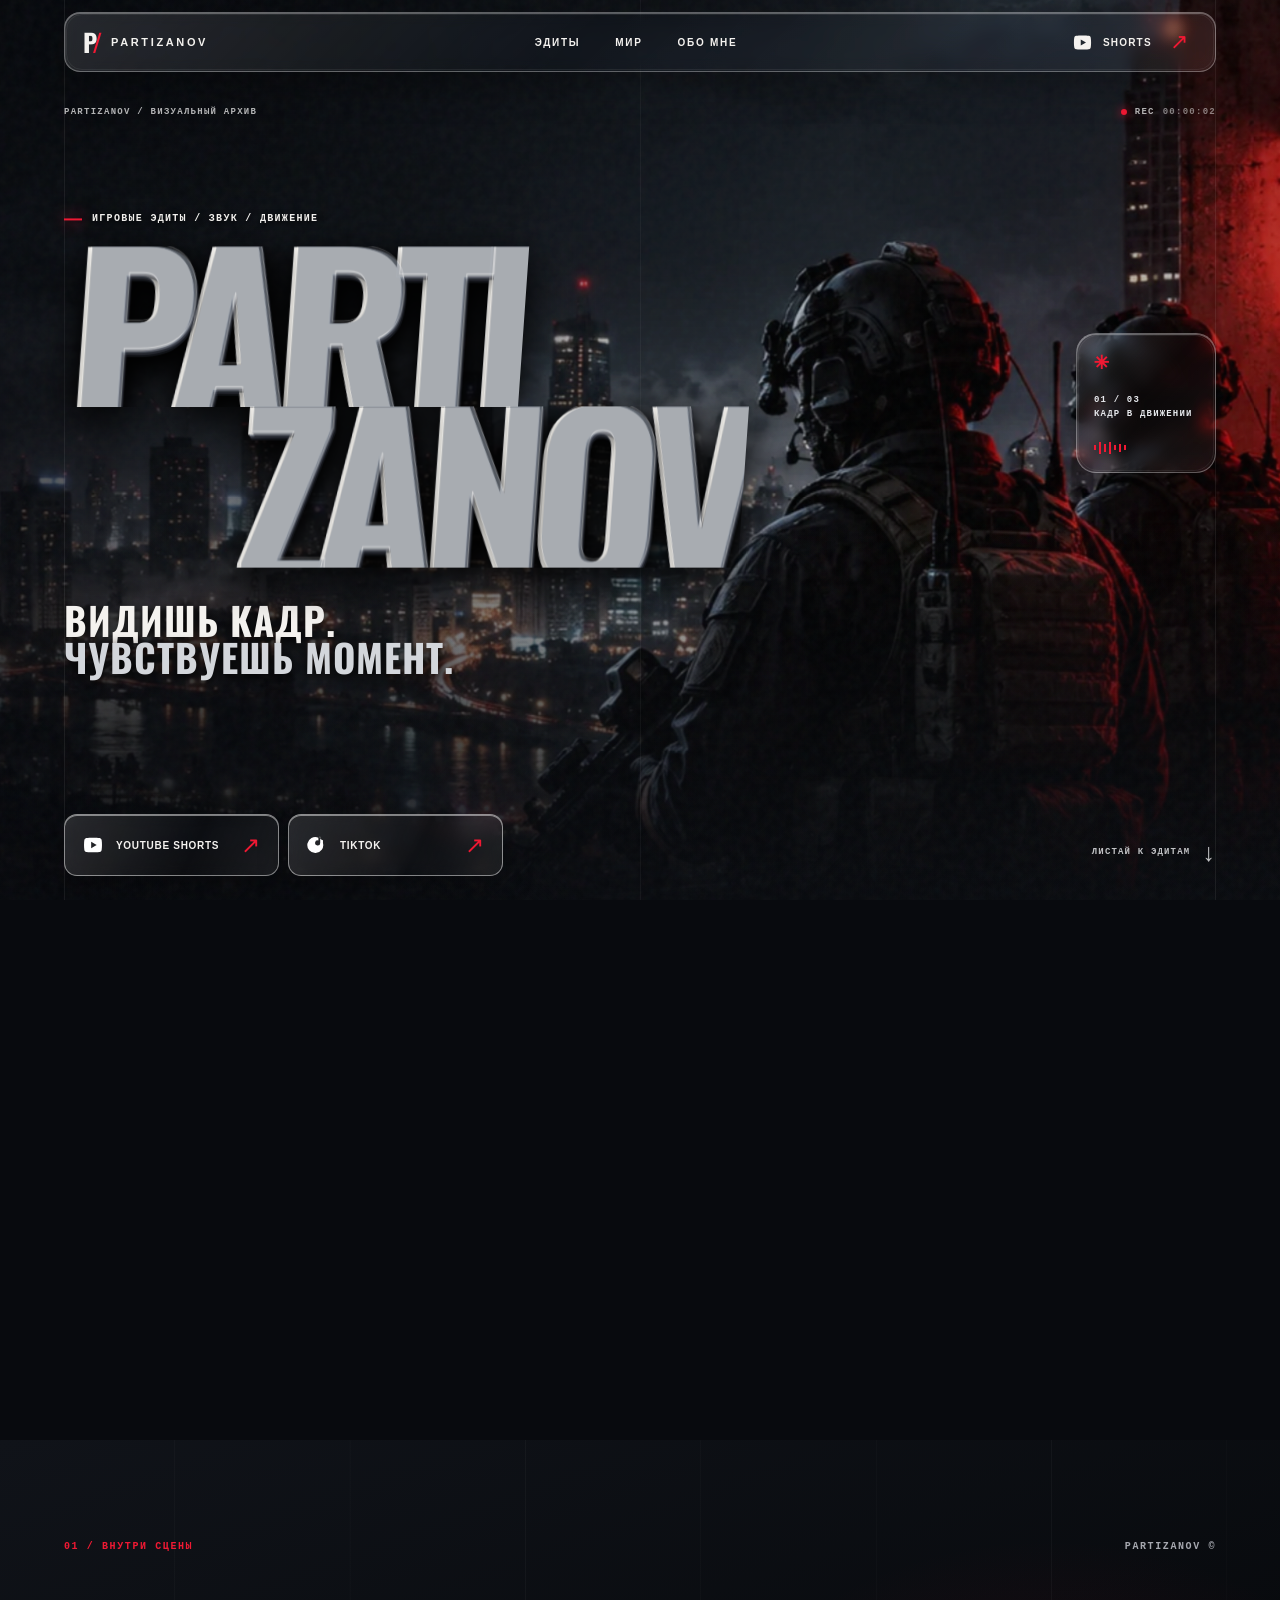
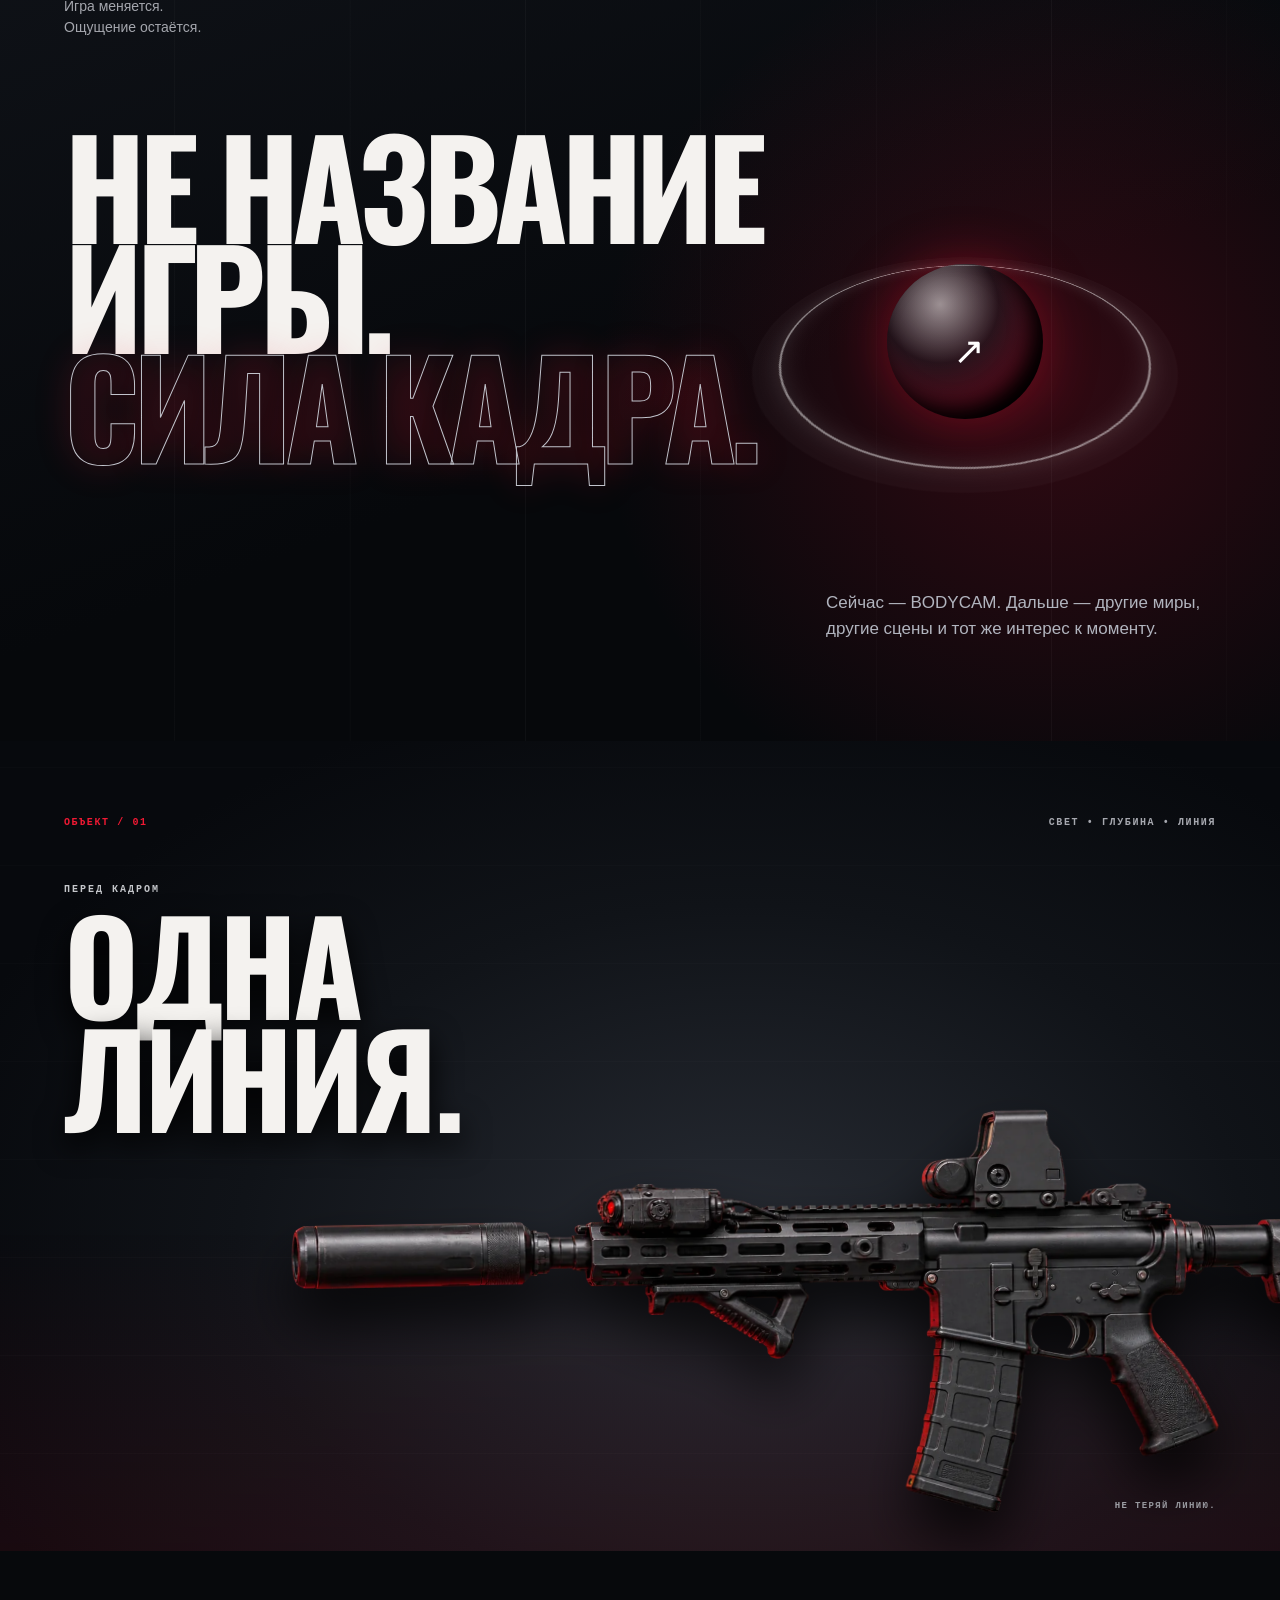
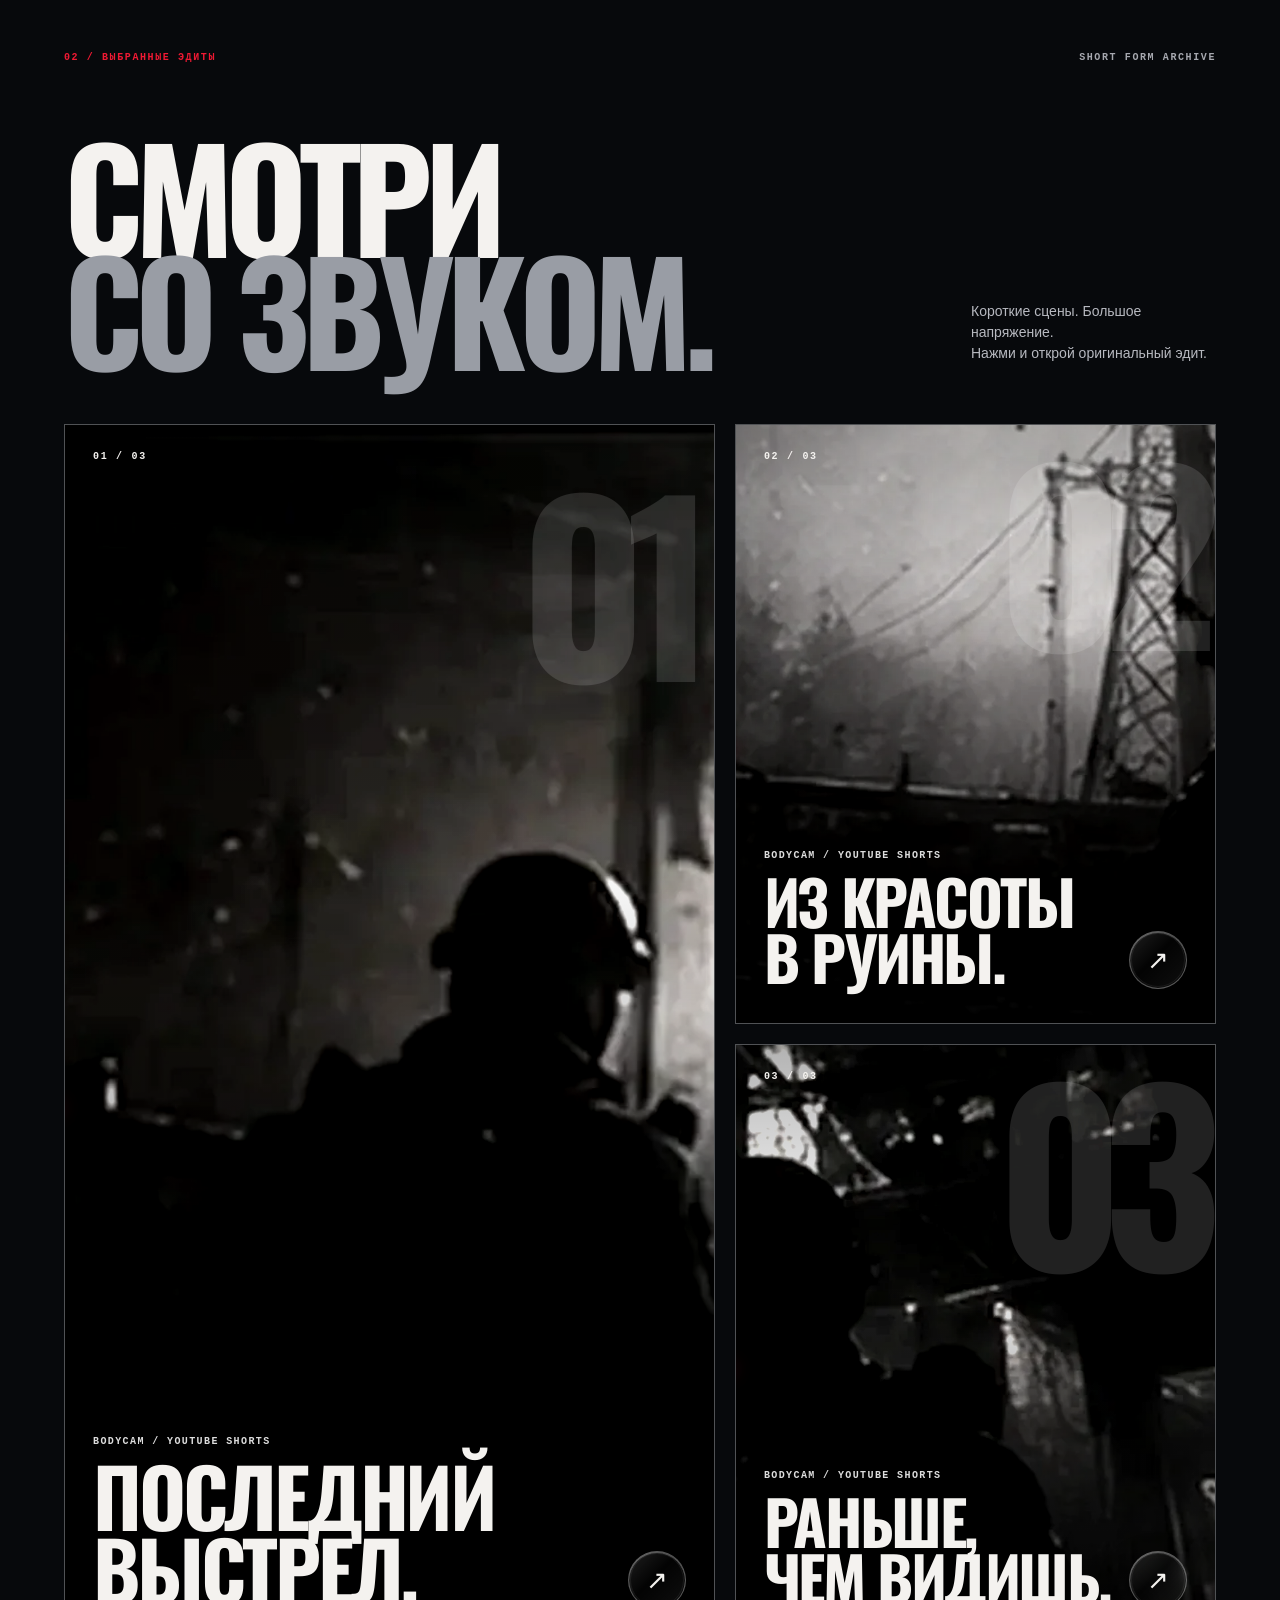
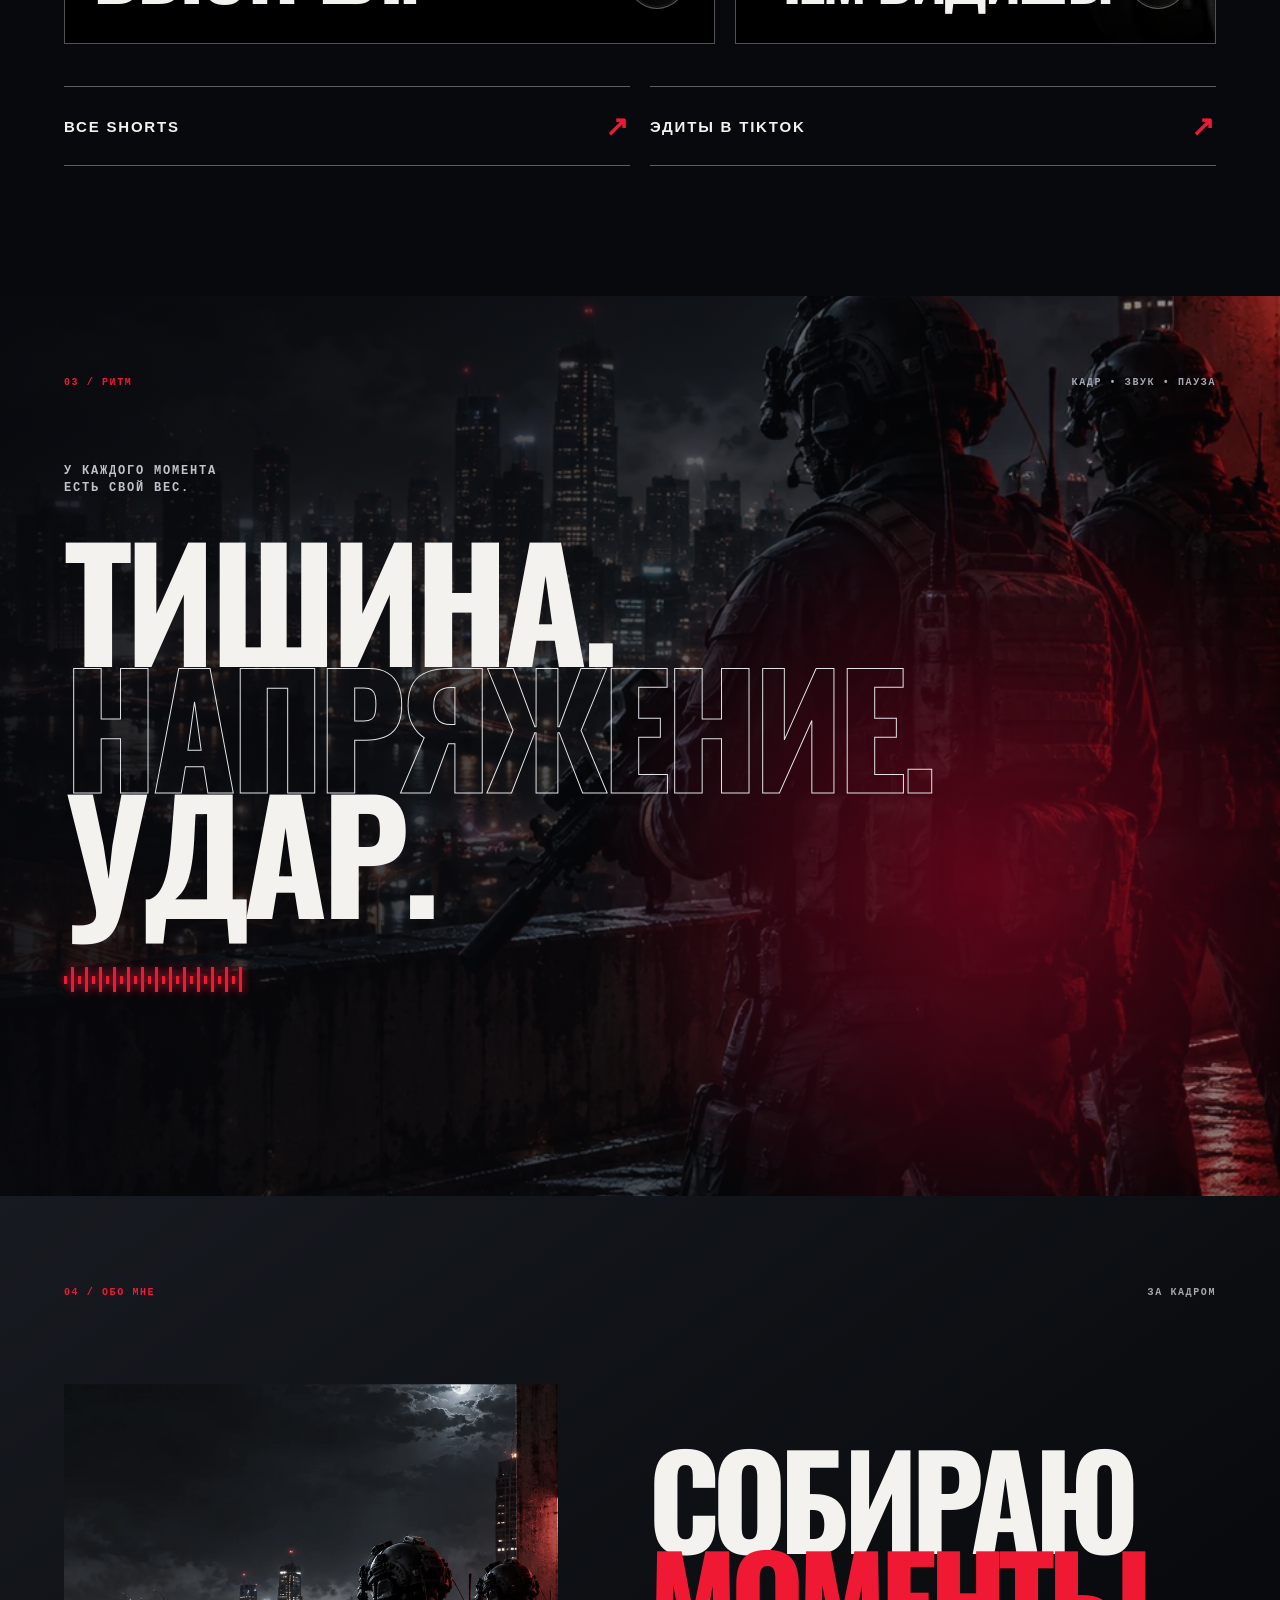
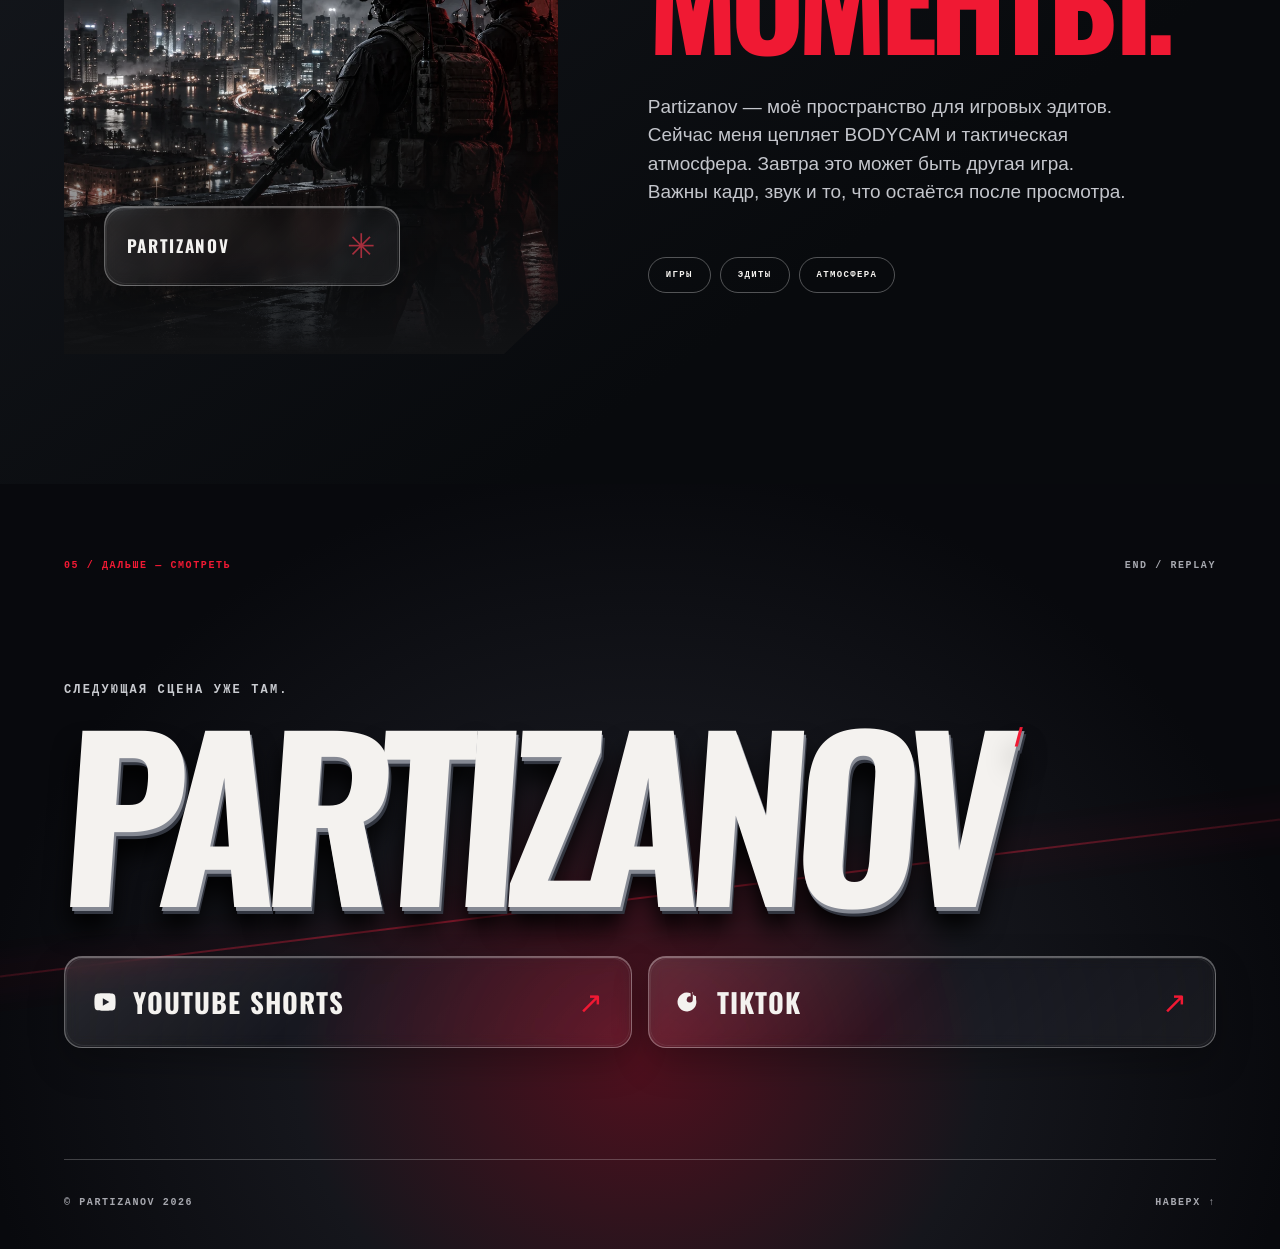
==== commit b8f17052: "Build cinematic night archive with aligned weapon laser" ====
--- a/index.html
+++ b/index.html
@@ -1,32 +1,34 @@
 <!doctype html>
 <html lang="ru"><head>
 <meta charset="utf-8"><meta name="viewport" content="width=device-width,initial-scale=1,viewport-fit=cover">
-<meta name="theme-color" content="#050505"><meta name="color-scheme" content="dark">
-<meta name="description" content="Partizanov — эдиты по BODYCAM и тактическим играм. Звук, ритм, напряжение и ощущение присутствия.">
+<meta name="theme-color" content="#08090c"><meta name="color-scheme" content="dark">
+<meta name="description" content="Partizanov — игровые эдиты, короткие сцены и тактическая атмосфера. Смотри в YouTube Shorts и TikTok.">
 <meta name="robots" content="index,follow,max-image-preview:large"><link rel="canonical" href="https://partizanov-landing.vercel.app/">
 <link rel="icon" href="/favicon.svg" type="image/svg+xml"><link rel="manifest" href="/site.webmanifest">
-<link rel="preload" href="/assets/hero.webp" as="image" fetchpriority="high">
-<meta property="og:type" content="website"><meta property="og:locale" content="ru_RU"><meta property="og:title" content="PARTIZANOV — BODYCAM EDITS"><meta property="og:description" content="BODYCAM. Тактика. Монтаж. Личный архив эдитов Partizanov."><meta property="og:url" content="https://partizanov-landing.vercel.app/"><meta property="og:image" content="https://partizanov-landing.vercel.app/assets/hero.webp">
-<meta name="twitter:card" content="summary_large_image"><meta name="twitter:title" content="PARTIZANOV — BODYCAM EDITS"><meta name="twitter:description" content="BODYCAM. Тактика. Монтаж."><meta name="twitter:image" content="https://partizanov-landing.vercel.app/assets/hero.webp">
-<title>PARTIZANOV — BODYCAM EDITS</title><link rel="stylesheet" href="/style.css"><script src="/script.js" defer></script></head>
+<link rel="preload" href="/assets/night-operators.webp" as="image" fetchpriority="high">
+<meta property="og:type" content="website"><meta property="og:locale" content="ru_RU"><meta property="og:title" content="PARTIZANOV — ИГРОВЫЕ ЭДИТЫ"><meta property="og:description" content="Игровые сцены. Звук, движение и напряжение. YouTube Shorts и TikTok Partizanov."><meta property="og:url" content="https://partizanov-landing.vercel.app/"><meta property="og:image" content="https://partizanov-landing.vercel.app/assets/night-operators.webp">
+<meta name="twitter:card" content="summary_large_image"><meta name="twitter:title" content="PARTIZANOV — ИГРОВЫЕ ЭДИТЫ"><meta name="twitter:description" content="Короткие игровые сцены. YouTube Shorts и TikTok."><meta name="twitter:image" content="https://partizanov-landing.vercel.app/assets/night-operators.webp">
+<title>PARTIZANOV — ИГРОВЫЕ ЭДИТЫ</title><link rel="stylesheet" href="/style.css"><script src="/script.js" defer></script></head>
 <body>
-<a class="skip" href="#edits">К эдитам</a><div class="progress" aria-hidden="true"></div>
-<header class="nav"><a class="brand" href="#top" aria-label="Partizanov — наверх"><span class="brand-sign">P<span>/</span></span><span class="brand-name">PARTIZANOV</span></a><nav aria-label="Основная навигация"><a href="#edits">SHORTS</a><a href="#about">ОБО МНЕ</a></nav><a class="nav-watch" href="https://www.youtube.com/@PartizanovOper/shorts" target="_blank" rel="noopener noreferrer" aria-label="Открыть YouTube Shorts Partizanov">SHORTS <span aria-hidden="true">↗</span></a></header>
+<a class="skip" href="#works">К эдитам</a><div class="page-progress" aria-hidden="true"><span></span></div><div class="cursor-lens" aria-hidden="true"><i></i></div>
+<header class="nav glass-shell"><a class="nav-brand" href="#top" aria-label="Partizanov — наверх"><span class="brand-mark">P<span>/</span></span><span>PARTIZANOV</span></a><nav class="nav-links" aria-label="Основная навигация"><a href="#works">ЭДИТЫ</a><a href="#world">МИР</a><a href="#about">ОБО МНЕ</a></nav><a class="nav-social" href="https://www.youtube.com/@PartizanovOper/shorts" target="_blank" rel="noopener noreferrer" aria-label="YouTube Shorts Partizanov"><svg viewBox="0 0 24 24" aria-hidden="true"><path d="M21.4 6.4a2.8 2.8 0 0 0-2-2C17.6 4 12 4 12 4s-5.6 0-7.4.4a2.8 2.8 0 0 0-2 2A29 29 0 0 0 2.2 12c0 1.9.1 3.8.4 5.6a2.8 2.8 0 0 0 2 2C6.4 20 12 20 12 20s5.6 0 7.4-.4a2.8 2.8 0 0 0 2-2c.3-1.8.4-3.7.4-5.6s-.1-3.8-.4-5.6ZM10 15.5v-7l6 3.5-6 3.5Z"/></svg><span>SHORTS</span><b>↗</b></a></header>
 <main id="top">
-<section class="hero" aria-labelledby="hero-title">
-<div class="hero-art" aria-hidden="true"><div class="hero-image"></div><div class="hero-shadow"></div><div class="light-orbit"></div></div>
-<div class="hero-topline" aria-hidden="true"><span>BODYCAM / VISUAL CUTS</span><span class="rec"><i></i> REC <span class="timecode">00:00:00</span></span></div><div class="hero-focus" aria-hidden="true"><i></i><i></i><i></i><i></i></div>
-<div class="hero-content"><div class="hero-kicker"><span>01 / ЛИЧНЫЙ АРХИВ</span><span>BODYCAM • ТАКТИКА • МОНТАЖ</span></div><h1 id="hero-title" class="wordmark" aria-label="PARTIZANOV"><span>PARTI</span><span>ZANOV</span></h1><div class="title-rule" aria-hidden="true"><span></span><b>◈</b><span></span></div><p class="hero-line">НЕ ПРОСТО КАДР.<br><em>ПОПАСТЬ В МОМЕНТ.</em></p></div>
-<div class="hero-bottom"><div class="hero-actions"><a class="hero-action" href="https://www.youtube.com/@PartizanovOper/shorts" target="_blank" rel="noopener noreferrer"><span>YOUTUBE SHORTS</span><span class="arrow" aria-hidden="true">↗</span></a><a class="hero-action" href="https://www.tiktok.com/@operpartizanov?_r=1&_t=ZS-9A1yUT9yCQ6" target="_blank" rel="noopener noreferrer"><span>TIKTOK</span><span class="arrow" aria-hidden="true">↗</span></a></div><a class="hero-footnote" href="#edits">ЛИСТАЙ К ЭДИТАМ ↓</a></div></section>
-<section class="interlude" aria-label="Атмосфера"><p class="interlude-index">CUT / 01</p><p class="interlude-copy">Сначала — <span>тишина.</span><br>Потом — <strong>удар.</strong></p><div class="interlude-line" aria-hidden="true"></div></section>
-<section class="edits" id="edits" aria-labelledby="edits-title"><div class="section-heading"><span>02 / АРХИВ</span><h2 id="edits-title">КОРОТКИЕ<br><em>СЦЕНЫ.</em></h2><p>Три момента.<br>Открой со звуком.</p></div><div class="work-stack">
-<a class="work work-one" href="https://www.youtube.com/shorts/U767cnGD65g" target="_blank" rel="noopener noreferrer" aria-label="Смотреть «Последний выстрел» в YouTube Shorts"><img src="/assets/poster-1.webp" alt="Атмосферный кадр для шортса «Последний выстрел»" loading="lazy" decoding="async"><span class="work-scrim"></span><span class="work-top"><b>01</b><span>BODYCAM / SHORTS</span></span><span class="work-bottom"><span><small>YOUTUBE SHORTS / 01</small><strong>ПОСЛЕДНИЙ<br>ВЫСТРЕЛ.</strong></span><span class="work-open" aria-hidden="true">↗</span></span></a>
-<a class="work work-two" href="https://www.youtube.com/shorts/yDLsqC4mq2k" target="_blank" rel="noopener noreferrer" aria-label="Смотреть «Из красоты в руины» в YouTube Shorts"><img src="/assets/poster-2.webp" alt="Атмосферный кадр для шортса «Из красоты в руины»" loading="lazy" decoding="async"><span class="work-scrim"></span><span class="work-top"><b>02</b><span>BODYCAM / SHORTS</span></span><span class="work-bottom"><span><small>YOUTUBE SHORTS / 02</small><strong>ИЗ КРАСОТЫ<br>В РУИНЫ.</strong></span><span class="work-open" aria-hidden="true">↗</span></span></a>
-<a class="work work-three" href="https://www.youtube.com/shorts/F43SwV5KFHM" target="_blank" rel="noopener noreferrer" aria-label="Смотреть «Ты слышишь его раньше, чем видишь» в YouTube Shorts"><img src="/assets/poster-3.webp" alt="Атмосферный кадр для шортса «Ты слышишь его раньше, чем видишь»" loading="lazy" decoding="async"><span class="work-scrim"></span><span class="work-top"><b>03</b><span>BODYCAM / SHORTS</span></span><span class="work-bottom"><span><small>YOUTUBE SHORTS / 03</small><strong>РАНЬШЕ,<br>ЧЕМ ВИДИШЬ.</strong></span><span class="work-open" aria-hidden="true">↗</span></span></a>
-</div><div class="archive-links"><a class="all-edits" href="https://www.youtube.com/@PartizanovOper/shorts" target="_blank" rel="noopener noreferrer"><span>ВСЕ YOUTUBE SHORTS</span><span aria-hidden="true">↗</span></a><a class="all-edits" href="https://www.tiktok.com/@operpartizanov?_r=1&_t=ZS-9A1yUT9yCQ6" target="_blank" rel="noopener noreferrer"><span>ЭДИТЫ В TIKTOK</span><span aria-hidden="true">↗</span></a></div></section>
-<section class="about" id="about" aria-labelledby="about-title"><span class="about-index">03 / ОБО МНЕ</span><div class="about-body"><h2 id="about-title">КАДР<br>ДЕРЖИТ<br><em>ДОЛЬШЕ.</em></h2><p>Partizanov — личный архив эдитов по BODYCAM и тактическим играм. Атмосфера, звук и ритм — чтобы сцена оставалась с тобой после финального кадра.</p></div></section>
-<section class="end" aria-labelledby="end-title"><span class="end-label">КОНЕЦ СЦЕНЫ / НАЧАЛО СЛЕДУЮЩЕЙ</span><h2 id="end-title">PARTIZANOV<span>®</span></h2><div class="end-links">
-<a href="https://www.youtube.com/@PartizanovOper/shorts" target="_blank" rel="noopener noreferrer"><svg viewBox="0 0 24 24" aria-hidden="true"><path d="M21.4 6.4a2.8 2.8 0 0 0-2-2C17.6 4 12 4 12 4s-5.6 0-7.4.4a2.8 2.8 0 0 0-2 2A29 29 0 0 0 2.2 12c0 1.9.1 3.8.4 5.6a2.8 2.8 0 0 0 2 2C6.4 20 12 20 12 20s5.6 0 7.4-.4a2.8 2.8 0 0 0 2-2c.3-1.8.4-3.7.4-5.6s-.1-3.8-.4-5.6ZM10 15.5v-7l6 3.5-6 3.5Z"/></svg><span>YOUTUBE SHORTS</span><b>↗</b></a>
-<a href="https://www.tiktok.com/@operpartizanov?_r=1&_t=ZS-9A1yUT9yCQ6" target="_blank" rel="noopener noreferrer"><svg viewBox="0 0 24 24" aria-hidden="true"><path d="M14.8 3c.4 2 1.6 3.2 3.7 3.7v3a8.7 8.7 0 1 1-5-5.7v3a2.8 2.8 0 1 0 2 2.7V3h3Z"/></svg><span>TIKTOK</span><b>↗</b></a>
-</div><footer><span>© PARTIZANOV 2026</span><a href="#top">НАВЕРХ ↑</a></footer></section>
+<div class="hero-track"><section class="hero" aria-labelledby="hero-title">
+<div class="hero-scene" aria-hidden="true"><div class="scene-photo"></div><div class="scene-depth"></div><div class="scene-grain"></div></div><div class="hero-grid" aria-hidden="true"></div>
+<div class="hero-meta" aria-hidden="true"><span>PARTIZANOV / ВИЗУАЛЬНЫЙ АРХИВ</span><span class="rec"><i></i> REC <span class="timecode">00:00:00</span></span></div>
+<div class="hero-copy"><div class="eyebrow"><span class="red-pip"></span>ИГРОВЫЕ ЭДИТЫ / ЗВУК / ДВИЖЕНИЕ</div><h1 class="hero-wordmark" id="hero-title" aria-label="PARTIZANOV"><span class="word-line" data-text="PARTI">PARTI</span><span class="word-line word-second" data-text="ZANOV">ZANOV</span></h1><p class="hero-statement">ВИДИШЬ КАДР.<br><em>ЧУВСТВУЕШЬ МОМЕНТ.</em></p></div>
+<div class="title-scan" aria-hidden="true"></div>
+<div class="glass-spec glass-shell" aria-hidden="true"><span class="spec-cross">✳</span><span>01 / 03<br>КАДР В ДВИЖЕНИИ</span><span class="spec-wave"><i></i><i></i><i></i><i></i><i></i><i></i><i></i></span></div>
+<div class="hero-footer"><div class="hero-platforms"><a class="glass-link" href="https://www.youtube.com/@PartizanovOper/shorts" target="_blank" rel="noopener noreferrer"><svg viewBox="0 0 24 24" aria-hidden="true"><path d="M21.4 6.4a2.8 2.8 0 0 0-2-2C17.6 4 12 4 12 4s-5.6 0-7.4.4a2.8 2.8 0 0 0-2 2A29 29 0 0 0 2.2 12c0 1.9.1 3.8.4 5.6a2.8 2.8 0 0 0 2 2C6.4 20 12 20 12 20s5.6 0 7.4-.4a2.8 2.8 0 0 0 2-2c.3-1.8.4-3.7.4-5.6s-.1-3.8-.4-5.6ZM10 15.5v-7l6 3.5-6 3.5Z"/></svg><span>YOUTUBE SHORTS</span><b>↗</b></a><a class="glass-link" href="https://www.tiktok.com/@operpartizanov?_r=1&_t=ZS-9A1yUT9yCQ6" target="_blank" rel="noopener noreferrer"><svg viewBox="0 0 24 24" aria-hidden="true"><path d="M14.8 3c.4 2 1.6 3.2 3.7 3.7v3a8.7 8.7 0 1 1-5-5.7v3a2.8 2.8 0 1 0 2 2.7V3h3Z"/></svg><span>TIKTOK</span><b>↗</b></a></div><a class="scroll-cue" href="#works"><span>ЛИСТАЙ К ЭДИТАМ</span><i>↓</i></a></div><div class="hero-cut" aria-hidden="true"><span>СИГНАЛ / 01</span></div>
+</section></div>
+<section class="manifesto" id="world" aria-labelledby="manifesto-title"><div class="section-rail"><span>01 / ВНУТРИ СЦЕНЫ</span><span>PARTIZANOV ©</span></div><div class="manifesto-inner"><p class="manifesto-small">Игра меняется.<br>Ощущение остаётся.</p><h2 id="manifesto-title">НЕ НАЗВАНИЕ<br>ИГРЫ.<br><span>СИЛА КАДРА.</span></h2><div class="manifesto-orbit" aria-hidden="true"><div class="orbit-ring"></div><div class="orbit-core"></div><span>↗</span></div></div><p class="manifesto-note">Сейчас — BODYCAM. Дальше — другие миры, другие сцены и тот же интерес к моменту.</p></section>
+<section class="weapon" aria-label="Тактическая сцена"><div class="section-rail"><span>ОБЪЕКТ / 01</span><span>СВЕТ • ГЛУБИНА • ЛИНИЯ</span></div><div class="weapon-heading"><span class="weapon-kicker">ПЕРЕД КАДРОМ</span><strong>ОДНА<br>ЛИНИЯ.</strong></div><div class="weapon-rig" aria-hidden="true"><div class="weapon-beam"></div><img src="/assets/tactical-carbine.webp" alt="" loading="lazy" decoding="async"></div><span class="weapon-caption">НЕ ТЕРЯЙ ЛИНИЮ.</span></section>
+<section class="works" id="works" aria-labelledby="works-title"><div class="section-rail"><span>02 / ВЫБРАННЫЕ ЭДИТЫ</span><span>SHORT FORM ARCHIVE</span></div><div class="works-heading"><h2 id="works-title">СМОТРИ<br><span>СО ЗВУКОМ.</span></h2><p>Короткие сцены. Большое напряжение.<br>Нажми и открой оригинальный эдит.</p></div><div class="work-stack">
+<a class="work-card card-a" href="https://www.youtube.com/shorts/U767cnGD65g" target="_blank" rel="noopener noreferrer" aria-label="Смотреть «Последний выстрел» в YouTube Shorts"><img src="/assets/poster-1.webp" alt="Кадр к эдиту «Последний выстрел»" loading="lazy" decoding="async"><span class="card-no">01 / 03</span><span class="card-watermark" aria-hidden="true">01</span><span class="card-copy"><small>BODYCAM / YOUTUBE SHORTS</small><strong>ПОСЛЕДНИЙ<br>ВЫСТРЕЛ.</strong></span><span class="card-arrow glass-shell" aria-hidden="true">↗</span><span class="card-beam" aria-hidden="true"></span></a>
+<a class="work-card card-b" href="https://www.youtube.com/shorts/yDLsqC4mq2k" target="_blank" rel="noopener noreferrer" aria-label="Смотреть «Из красоты в руины» в YouTube Shorts"><img src="/assets/poster-2.webp" alt="Кадр к эдиту «Из красоты в руины»" loading="lazy" decoding="async"><span class="card-no">02 / 03</span><span class="card-watermark" aria-hidden="true">02</span><span class="card-copy"><small>BODYCAM / YOUTUBE SHORTS</small><strong>ИЗ КРАСОТЫ<br>В РУИНЫ.</strong></span><span class="card-arrow glass-shell" aria-hidden="true">↗</span><span class="card-beam" aria-hidden="true"></span></a>
+<a class="work-card card-c" href="https://www.youtube.com/shorts/F43SwV5KFHM" target="_blank" rel="noopener noreferrer" aria-label="Смотреть «Ты слышишь его раньше, чем видишь» в YouTube Shorts"><img src="/assets/poster-3.webp" alt="Кадр к эдиту «Ты слышишь его раньше, чем видишь»" loading="lazy" decoding="async"><span class="card-no">03 / 03</span><span class="card-watermark" aria-hidden="true">03</span><span class="card-copy"><small>BODYCAM / YOUTUBE SHORTS</small><strong>РАНЬШЕ,<br>ЧЕМ ВИДИШЬ.</strong></span><span class="card-arrow glass-shell" aria-hidden="true">↗</span><span class="card-beam" aria-hidden="true"></span></a>
+</div><div class="archive-actions"><a href="https://www.youtube.com/@PartizanovOper/shorts" target="_blank" rel="noopener noreferrer">ВСЕ SHORTS <span>↗</span></a><a href="https://www.tiktok.com/@operpartizanov?_r=1&_t=ZS-9A1yUT9yCQ6" target="_blank" rel="noopener noreferrer">ЭДИТЫ В TIKTOK <span>↗</span></a></div></section>
+<section class="rhythm" aria-labelledby="rhythm-title"><div class="rhythm-backdrop" aria-hidden="true"></div><div class="section-rail"><span>03 / РИТМ</span><span>КАДР • ЗВУК • ПАУЗА</span></div><div class="rhythm-body"><p class="rhythm-pre">У КАЖДОГО МОМЕНТА<br>ЕСТЬ СВОЙ ВЕС.</p><h2 id="rhythm-title">ТИШИНА.<br><span>НАПРЯЖЕНИЕ.</span><br>УДАР.</h2><div class="rhythm-meter" aria-hidden="true"></div></div></section>
+<section class="about" id="about" aria-labelledby="about-title"><div class="section-rail"><span>04 / ОБО МНЕ</span><span>ЗА КАДРОМ</span></div><div class="about-layout"><div class="about-visual" aria-hidden="true"><div class="about-lens glass-shell"><span>PARTIZANOV</span><i>✳</i></div></div><div class="about-copy"><h2 id="about-title">СОБИРАЮ<br><span>МОМЕНТЫ.</span></h2><p>Partizanov — моё пространство для игровых эдитов. Сейчас меня цепляет BODYCAM и тактическая атмосфера. Завтра это может быть другая игра. Важны кадр, звук и то, что остаётся после просмотра.</p><div class="about-tags"><span>ИГРЫ</span><span>ЭДИТЫ</span><span>АТМОСФЕРА</span></div></div></div></section>
+<section class="finale" aria-labelledby="finale-title"><div class="finale-light" aria-hidden="true"></div><div class="section-rail"><span>05 / ДАЛЬШЕ — СМОТРЕТЬ</span><span>END / REPLAY</span></div><p class="finale-kicker">СЛЕДУЮЩАЯ СЦЕНА УЖЕ ТАМ.</p><h2 id="finale-title">PARTIZANOV<span> /</span></h2><div class="finale-links"><a class="glass-shell" href="https://www.youtube.com/@PartizanovOper/shorts" target="_blank" rel="noopener noreferrer"><svg viewBox="0 0 24 24" aria-hidden="true"><path d="M21.4 6.4a2.8 2.8 0 0 0-2-2C17.6 4 12 4 12 4s-5.6 0-7.4.4a2.8 2.8 0 0 0-2 2A29 29 0 0 0 2.2 12c0 1.9.1 3.8.4 5.6a2.8 2.8 0 0 0 2 2C6.4 20 12 20 12 20s5.6 0 7.4-.4a2.8 2.8 0 0 0 2-2c.3-1.8.4-3.7.4-5.6s-.1-3.8-.4-5.6ZM10 15.5v-7l6 3.5-6 3.5Z"/></svg><span>YOUTUBE SHORTS</span><b>↗</b></a><a class="glass-shell" href="https://www.tiktok.com/@operpartizanov?_r=1&_t=ZS-9A1yUT9yCQ6" target="_blank" rel="noopener noreferrer"><svg viewBox="0 0 24 24" aria-hidden="true"><path d="M14.8 3c.4 2 1.6 3.2 3.7 3.7v3a8.7 8.7 0 1 1-5-5.7v3a2.8 2.8 0 1 0 2 2.7V3h3Z"/></svg><span>TIKTOK</span><b>↗</b></a></div><footer><span>© PARTIZANOV 2026</span><a href="#top">НАВЕРХ ↑</a></footer></section>
 </main></body></html>
--- a/style.css
+++ b/style.css
@@ -1,31 +1,34 @@
-@font-face{font-family:ArchiveCondensed;src:url('/assets/oswald-latin-700.woff2') format('woff2');font-display:swap;font-weight:700;unicode-range:U+0000-024F,U+1E00-1EFF,U+2000-206F,U+20AC,U+2122}
-@font-face{font-family:ArchiveCondensed;src:url('/assets/oswald-cyrillic-700.woff2') format('woff2');font-display:swap;font-weight:700;unicode-range:U+0400-04FF,U+0500-052F,U+2116}
-:root{--ink:#050505;--paper:#f2f2ef;--line:rgba(255,255,255,.18);--pad:clamp(20px,5vw,80px)}
-*{box-sizing:border-box}html{background:var(--ink);scroll-behavior:smooth;scroll-padding-top:80px}body{margin:0;color:var(--paper);background:var(--ink);font-family:Arial,Helvetica,sans-serif;overflow-x:clip}a{color:inherit;text-decoration:none}a:focus-visible{outline:2px solid white;outline-offset:5px}.skip{position:fixed;left:15px;top:-80px;z-index:999;background:white;color:black;padding:12px}.skip:focus{top:15px}.progress{position:fixed;z-index:101;top:0;left:0;width:var(--progress,0%);height:2px;background:#fff;pointer-events:none}
-.nav{position:fixed;z-index:100;top:18px;left:var(--pad);right:var(--pad);height:62px;display:flex;align-items:center;justify-content:space-between;padding:0 20px;border:1px solid rgba(255,255,255,.19);border-radius:12px;background:rgba(16,16,16,.68);-webkit-backdrop-filter:blur(12px);backdrop-filter:blur(12px);box-shadow:inset 0 1px rgba(255,255,255,.15),0 15px 35px rgba(0,0,0,.3);transition:transform .4s}.nav.hide{transform:translateY(-95px)}.brand{display:flex;align-items:center;gap:12px;font-weight:800;font-size:11px;letter-spacing:.25em}.brand-sign{font-family:ArchiveCondensed,Arial,sans-serif;font-size:23px;letter-spacing:-.13em;line-height:1}.brand-sign span{color:#777}.nav nav{display:flex;gap:36px;font-size:10px;font-weight:700;letter-spacing:.18em}.nav nav a{padding:18px 0}.nav-watch{font-size:10px;letter-spacing:.19em;font-weight:800;border:1px solid var(--line);padding:12px 17px;border-radius:999px;min-height:42px}.nav-watch span{font-size:17px;margin-left:12px}
-.hero{position:relative;min-height:100svh;height:800px;max-height:1100px;overflow:hidden;isolation:isolate;background:#070707}.hero-art{position:absolute;inset:0;overflow:hidden;z-index:-1}.hero-image{position:absolute;inset:-4% -2% -8% 23%;background:url('/assets/hero.webp') 51% center/cover no-repeat;filter:grayscale(1) contrast(1.3) brightness(.85);transform:scale(1.06);will-change:transform}.hero-shadow{position:absolute;inset:0;background:linear-gradient(90deg,#050505 0%,rgba(5,5,5,.83) 22%,rgba(5,5,5,.13) 62%,rgba(5,5,5,.24)),linear-gradient(0deg,#050505 0%,transparent 23%,transparent 75%,rgba(0,0,0,.6)),radial-gradient(circle at 72% 40%,transparent 6%,rgba(0,0,0,.28) 67%)}.light-orbit{position:absolute;left:62%;top:36%;width:40vw;aspect-ratio:1;border:1px solid rgba(255,255,255,.065);border-radius:50%;transform:translate(-50%,-50%);box-shadow:0 0 0 12vw rgba(255,255,255,.007);pointer-events:none}.hero-topline{position:absolute;left:var(--pad);right:var(--pad);top:126px;display:flex;justify-content:space-between;font:700 9px/1.4 monospace;letter-spacing:.2em;color:#969696}.rec{display:flex;gap:10px;align-items:center}.rec i{width:6px;height:6px;background:#e4e4e4;border-radius:50%;box-shadow:0 0 8px #fff;animation:blink 1.6s infinite}.timecode{font-weight:400;color:#666}@keyframes blink{50%{opacity:.2}}
-.hero-focus{position:absolute;top:42%;left:72%;width:70px;height:70px;transform:translate(-50%,-50%);opacity:.45}.hero-focus i{position:absolute;width:13px;height:13px;border-color:white;border-style:solid}.hero-focus i:nth-child(1){top:0;left:0;border-width:1px 0 0 1px}.hero-focus i:nth-child(2){top:0;right:0;border-width:1px 1px 0 0}.hero-focus i:nth-child(3){bottom:0;left:0;border-width:0 0 1px 1px}.hero-focus i:nth-child(4){bottom:0;right:0;border-width:0 1px 1px 0}
-.hero-content{position:absolute;left:var(--pad);right:var(--pad);top:45%;transform:translateY(-30%)}.hero-kicker{display:flex;gap:24px;margin-bottom:24px;font:700 9px monospace;letter-spacing:.2em;color:#b0b0b0}.hero-kicker span:first-child{color:#626262}.wordmark{width:max-content;margin:0 0 12px -.025em;font:700 clamp(110px,16.1vw,275px)/.73 ArchiveCondensed,'Arial Narrow',sans-serif;letter-spacing:-.075em;transform:skewX(-5deg) scaleX(1.02);transform-origin:left center;text-shadow:0 2px 0 rgba(255,255,255,.12)}.wordmark span{display:block;white-space:nowrap}.wordmark span:nth-child(2){margin-left:1.27em;position:relative}.wordmark span:nth-child(2):after{content:"";position:absolute;left:-.1em;right:0;top:50%;height:.035em;background:#050505;transform:skewY(-2deg);opacity:.82}.title-rule{display:flex;align-items:center;gap:14px;width:min(48vw,610px);margin-top:32px;color:#bdbdbd}.title-rule span:first-child{height:1px;background:rgba(255,255,255,.64);flex:2}.title-rule span:last-child{height:1px;background:rgba(255,255,255,.2);flex:1}.title-rule b{font-size:13px;font-weight:400}.hero-line{margin:34px 0 0;font:700 clamp(21px,2.5vw,39px)/1 ArchiveCondensed,Arial,sans-serif;letter-spacing:.02em}.hero-line em{font-style:normal;color:#989898}
-.hero-bottom{position:absolute;left:var(--pad);right:var(--pad);bottom:42px;display:flex;align-items:end;justify-content:space-between}.hero-action{display:flex;align-items:center;justify-content:space-between;gap:45px;min-width:260px;min-height:66px;padding:0 21px;border:1px solid rgba(255,255,255,.35);border-radius:12px;background:rgba(255,255,255,.1);-webkit-backdrop-filter:blur(10px);backdrop-filter:blur(10px);box-shadow:inset 0 1px rgba(255,255,255,.22);font-size:11px;font-weight:800;letter-spacing:.16em;transition:background .25s,transform .25s}.hero-action:hover{background:rgba(255,255,255,.2);transform:translateY(-3px)}.arrow{font-size:26px;font-weight:400}.hero-footnote{font:9px monospace;letter-spacing:.2em;color:#777}
-.interlude{position:relative;min-height:70vh;padding:110px var(--pad) 120px;display:flex;flex-direction:column;justify-content:center;overflow:hidden}.interlude-index,.about-index,.section-heading>span,.end-label{font:700 10px monospace;letter-spacing:.2em;color:#777}.interlude-copy{margin:56px 0;font:700 clamp(54px,8vw,150px)/.88 ArchiveCondensed,Arial,sans-serif;letter-spacing:-.045em;text-transform:uppercase}.interlude-copy span{color:#777}.interlude-copy strong{font-weight:700;background:#e9e9e6;color:#050505;padding:0 .1em}.interlude-line{height:1px;background:var(--line);width:100%}
-.edits{padding:100px var(--pad) 160px;background:#0a0a0a}.section-heading{display:grid;grid-template-columns:1fr 3fr 1fr;align-items:end;padding-bottom:62px}.section-heading h2{margin:0;font:700 clamp(72px,9vw,160px)/.8 ArchiveCondensed,Arial,sans-serif;letter-spacing:-.035em}.section-heading h2 em{font-style:normal;color:#747474}.section-heading p{margin:0;color:#919191;font-size:12px;line-height:1.5}
-.work-stack{display:grid;grid-template-columns:1.35fr .85fr;gap:16px}.work{position:relative;display:block;overflow:hidden;min-height:550px;background:#171717;border:1px solid rgba(255,255,255,.1);isolation:isolate}.work-one{grid-row:span 2;min-height:1116px}.work img{position:absolute;inset:0;width:100%;height:100%;object-fit:cover;filter:grayscale(1) contrast(1.16) brightness(.82);transition:transform .8s cubic-bezier(.2,.7,.2,1),filter .6s}.work:hover img{transform:scale(1.04);filter:grayscale(1) contrast(1.2) brightness(1)}.work-scrim{position:absolute;inset:0;background:linear-gradient(180deg,rgba(0,0,0,.4),transparent 28%,rgba(0,0,0,.16) 52%,rgba(0,0,0,.86));z-index:1}.work-top,.work-bottom{position:absolute;left:34px;right:34px;display:flex;justify-content:space-between;z-index:2}.work-top{top:26px;align-items:start;font:700 10px monospace;letter-spacing:.17em}.work-top b{font:700 50px/.8 ArchiveCondensed,Arial,sans-serif;letter-spacing:0}.work-bottom{bottom:34px;align-items:end}.work-bottom small{display:block;margin-bottom:15px;font:700 10px monospace;color:#bbb;letter-spacing:.13em}.work-bottom strong{font:700 clamp(53px,6vw,110px)/.81 ArchiveCondensed,Arial,sans-serif;letter-spacing:-.04em}.work:not(.work-one) .work-bottom strong{font-size:clamp(45px,4.1vw,75px)}.work-open{display:grid;place-items:center;width:62px;height:62px;border:1px solid #d9d9d9;border-radius:50%;font-size:28px;flex:none;transition:background .2s,color .2s,transform .2s}.work:hover .work-open{background:white;color:black;transform:rotate(45deg)}.all-edits{margin-top:30px;border-top:1px solid var(--line);border-bottom:1px solid var(--line);min-height:86px;display:flex;align-items:center;justify-content:space-between;font-size:13px;font-weight:800;letter-spacing:.18em}.all-edits span:last-child{font-size:27px;font-weight:400}
-.about{min-height:95vh;padding:130px var(--pad);display:flex;flex-direction:column;justify-content:space-between}.about-body{display:flex;justify-content:space-between;align-items:end;gap:50px}.about h2{margin:50px 0 0;font:700 clamp(100px,14vw,240px)/.75 ArchiveCondensed,Arial,sans-serif;letter-spacing:-.055em}.about h2 em{font-style:normal;color:#676767}.about p{max-width:340px;margin:0 0 8px;color:#a3a3a3;font-size:17px;line-height:1.5}
-.end{min-height:80vh;padding:70px var(--pad) 25px;background:#e9e9e5;color:#080808;display:flex;flex-direction:column;justify-content:space-between}.end-label{color:#555}.end h2{font:700 clamp(100px,17vw,300px)/.7 ArchiveCondensed,Arial,sans-serif;letter-spacing:-.075em;margin:60px 0 80px;white-space:nowrap;transform:skewX(-4deg)}.end h2 span{font:700 .12em Arial,sans-serif;vertical-align:top;letter-spacing:0}.end-links{border-top:1px solid #999}.end-links a{display:flex;align-items:center;gap:20px;min-height:84px;border-bottom:1px solid #999;font:700 30px ArchiveCondensed,Arial,sans-serif;letter-spacing:.03em;transition:padding .2s}.end-links a:hover{padding-left:15px}.end-links svg{height:24px;width:24px;fill:currentColor}.end-links b{margin-left:auto;font:400 27px Arial,sans-serif}.end footer{display:flex;justify-content:space-between;margin-top:80px;color:#555;font:700 9px monospace;letter-spacing:.15em}.end footer a{min-height:44px}
+@font-face{font-family:Archive;src:url('/assets/oswald-latin-700.woff2') format('woff2');font-weight:700;font-display:swap;unicode-range:U+0000-024F,U+1E00-1EFF,U+2000-206F}
+@font-face{font-family:Archive;src:url('/assets/oswald-cyrillic-700.woff2') format('woff2');font-weight:700;font-display:swap;unicode-range:U+0400-052F,U+2116}
+:root{--bg:#080a0e;--white:#f4f2ef;--muted:#9a9da5;--red:#f01933;--pad:clamp(18px,5vw,84px)}
+*{box-sizing:border-box}html{scroll-behavior:smooth;scroll-padding-top:90px;background:var(--bg)}body{margin:0;overflow-x:clip;color:var(--white);background:var(--bg);font-family:Arial,Helvetica,sans-serif;-webkit-font-smoothing:antialiased}a{color:inherit;text-decoration:none}button,a{-webkit-tap-highlight-color:transparent}a:focus-visible{outline:2px solid #ff4860;outline-offset:5px}.skip{position:fixed;left:15px;top:-80px;z-index:1000;padding:12px;background:white;color:#000}.skip:focus{top:15px}.page-progress{position:fixed;top:0;left:0;right:0;height:2px;z-index:110;pointer-events:none}.page-progress span{display:block;height:100%;width:var(--page-progress,0%);background:var(--red);box-shadow:0 0 12px #ff304f}
+.glass-shell{position:relative;border:1px solid rgba(255,255,255,.32);background:linear-gradient(135deg,rgba(255,255,255,.12),rgba(255,255,255,.012) 45%,rgba(255,255,255,.06));box-shadow:inset 0 1px rgba(255,255,255,.3),inset 1px 0 rgba(255,255,255,.08),0 15px 35px rgba(0,0,0,.26);-webkit-backdrop-filter:blur(7px) saturate(1.35);backdrop-filter:blur(7px) saturate(1.35)}
+.glass-shell:after{content:"";position:absolute;inset:1px;border:1px solid rgba(255,255,255,.065);border-radius:inherit;pointer-events:none}
+.nav{position:fixed;z-index:100;left:var(--pad);right:var(--pad);top:max(12px,env(safe-area-inset-top));height:60px;padding:0 18px;display:flex;align-items:center;justify-content:space-between;border-radius:16px;transition:transform .4s,background .4s}.nav.is-hidden{transform:translateY(-120px)}.nav-brand{display:flex;align-items:center;gap:12px;font-size:11px;letter-spacing:.24em;font-weight:800}.brand-mark{font:700 25px/.8 Archive,Arial,sans-serif;letter-spacing:-.14em}.brand-mark span{color:var(--red)}.nav-links{display:flex;gap:35px;font:700 10px Arial,sans-serif;letter-spacing:.17em}.nav-links a{min-height:44px;display:grid;place-items:center;transition:color .2s}.nav-links a:hover{color:var(--red)}.nav-social{display:flex;align-items:center;gap:10px;min-height:44px;padding:0 8px;font-size:10px;font-weight:800;letter-spacing:.12em}.nav-social svg{width:21px;height:21px;fill:currentColor}.nav-social b{font:400 22px Arial,sans-serif;margin-left:8px;color:var(--red)}
+.hero-track{height:160svh}.hero{position:sticky;top:0;height:100svh;min-height:560px;isolation:isolate;overflow:hidden;background:#05070b}.hero-scene{position:absolute;inset:0;z-index:-3;overflow:hidden}.scene-photo{position:absolute;inset:0;background:url('/assets/night-operators.webp') 61% 50%/cover no-repeat;transform:scale(calc(1.02 + var(--hero-p,0)*.09)) translateY(calc(var(--hero-p,0)*-1.5%));transform-origin:65% 65%;will-change:transform}.scene-depth{position:absolute;inset:0;background:linear-gradient(90deg,rgba(3,5,9,.64),rgba(3,5,9,.18) 54%,rgba(3,5,9,.1)),linear-gradient(0deg,#080a0e 0%,rgba(8,10,14,.7) 13%,transparent 42%,rgba(0,0,0,.25) 100%),radial-gradient(circle at 70% 65%,transparent 0 25%,rgba(0,0,0,.14) 70%)}.scene-grain{position:absolute;inset:0;opacity:.13;background-image:url("data:image/svg+xml,%3Csvg viewBox='0 0 180 180' xmlns='http://www.w3.org/2000/svg'%3E%3Cfilter id='n'%3E%3CfeTurbulence type='fractalNoise' baseFrequency='.58' numOctaves='3' stitchTiles='stitch'/%3E%3C/filter%3E%3Crect width='100%25' height='100%25' filter='url(%23n)' opacity='.32'/%3E%3C/svg%3E");mix-blend-mode:screen;pointer-events:none}.hero-grid{position:absolute;inset:0 var(--pad);border-left:1px solid rgba(255,255,255,.07);border-right:1px solid rgba(255,255,255,.07);pointer-events:none}.hero-grid:after{content:"";position:absolute;left:50%;top:0;bottom:0;border-left:1px solid rgba(255,255,255,.045)}
+.hero-meta{position:absolute;left:var(--pad);right:var(--pad);top:106px;display:flex;justify-content:space-between;gap:15px;color:rgba(255,255,255,.7);font:700 9px/1.4 monospace;letter-spacing:.14em}.rec{display:flex;align-items:center;gap:8px}.rec i{width:6px;height:6px;background:var(--red);border-radius:50%;box-shadow:0 0 10px var(--red);animation:blink 1.5s steps(1,end) infinite}.timecode{color:rgba(255,255,255,.48)}@keyframes blink{50%{opacity:.18}}
+.hero-copy{position:absolute;left:var(--pad);right:var(--pad);top:34%;transform:translateY(-20%) translateY(calc(var(--hero-p,0)*-55px));transform-origin:left center;z-index:3;opacity:calc(1 - var(--hero-p,0)*.35)}.eyebrow{display:flex;align-items:center;gap:10px;margin-bottom:22px;font:700 10px monospace;letter-spacing:.13em;text-shadow:0 2px 6px #000}.red-pip{width:18px;height:2px;background:var(--red);box-shadow:0 0 15px var(--red)}.hero-wordmark{display:flex;flex-direction:column;align-items:flex-start;width:max-content;max-width:100%;margin:0;font:700 clamp(120px,17.4vw,300px)/.72 Archive,'Arial Narrow',sans-serif;letter-spacing:-.075em;transform:skewX(-4deg);filter:drop-shadow(0 10px 20px #000)}.word-line{position:relative;display:block;white-space:nowrap;color:#f5f3ee;-webkit-text-stroke:1px rgba(255,255,255,.7);text-shadow:1px 2px #7e8590,2px 4px #3b3e49,3px 6px #171a20,5px 9px 18px rgba(0,0,0,.8);transform:translate3d(0,calc(var(--hero-p,0)*-22px),0);transition:filter .4s}.word-line:after{content:attr(data-text);position:absolute;left:0;top:0;color:transparent;-webkit-text-stroke:1px rgba(255,255,255,.48);transform:translate3d(3px,-3px,0);opacity:.65;pointer-events:none}.word-second{margin-left:.8em;transform:translate3d(calc(var(--hero-p,0)*36px),calc(var(--hero-p,0)*18px),0)}.hero-statement{font:700 clamp(23px,3vw,42px)/.98 Archive,Arial,sans-serif;letter-spacing:.025em;margin:34px 0 0;text-shadow:0 3px 12px #000}.hero-statement em{font-style:normal;color:#d3d6db}.title-scan{position:absolute;left:var(--pad);top:49%;width:42%;height:1px;background:linear-gradient(90deg,transparent,#ff304b,transparent);filter:drop-shadow(0 0 8px red);transform:scaleX(0);transform-origin:left;animation:titleScan 2.2s .5s ease-out both;z-index:4;pointer-events:none}@keyframes titleScan{38%{transform:scaleX(1)}100%{transform:scaleX(0);opacity:0}}
+.glass-spec{position:absolute;right:var(--pad);top:37%;width:140px;height:140px;border-radius:20px;display:flex;flex-direction:column;justify-content:space-between;padding:17px;transform:translateY(calc(var(--hero-p,0)*35px)) rotate(calc(var(--hero-p,0)*6deg));font:700 9px/1.5 monospace;letter-spacing:.13em;color:#e7e9ed}.spec-cross{font-size:24px;color:var(--red);line-height:1}.spec-wave{display:flex;align-items:center;gap:3px;height:15px}.spec-wave i{height:5px;width:2px;background:var(--red);animation:wave 1s ease-in-out infinite alternate}.spec-wave i:nth-child(2n){height:12px;animation-delay:.16s}.spec-wave i:nth-child(3n){height:8px;animation-delay:.35s}@keyframes wave{to{height:2px;opacity:.4}}
+.hero-footer{position:absolute;left:var(--pad);right:var(--pad);bottom:max(24px,calc(env(safe-area-inset-bottom) + 20px));display:flex;align-items:end;justify-content:space-between;z-index:5}.hero-platforms{display:flex;gap:9px}.glass-link{min-width:215px;height:62px;border-radius:13px;display:flex;align-items:center;gap:12px;padding:0 17px;border:1px solid rgba(255,255,255,.48);background:linear-gradient(115deg,rgba(255,255,255,.13),rgba(255,255,255,.01) 60%,rgba(255,255,255,.07));box-shadow:inset 0 1px rgba(255,255,255,.45),0 12px 30px rgba(0,0,0,.25);-webkit-backdrop-filter:blur(7px);backdrop-filter:blur(7px);font-size:10px;font-weight:800;letter-spacing:.07em;transition:transform .3s,background .3s,border-color .3s}.glass-link:hover{transform:translateY(-5px);border-color:#fff;background:rgba(255,255,255,.24)}.glass-link:active,.finale-links a:active{transform:scale(.96)}.glass-link svg{width:22px;height:22px;fill:#fff;flex:none}.glass-link b{margin-left:auto;font:400 23px Arial;color:var(--red)}.scroll-cue{display:flex;align-items:center;gap:12px;color:#c1c2c5;font:700 9px monospace;letter-spacing:.13em;min-height:48px}.scroll-cue i{font:400 25px Arial;animation:down 1.8s ease-in-out infinite}@keyframes down{50%{transform:translateY(7px)}}.hero-cut{position:absolute;inset:0;background:#db0d2b;transform:translateY(calc((1 - var(--cut-p,0))*101%));display:flex;align-items:center;justify-content:center;pointer-events:none;z-index:8;clip-path:polygon(0 0,100% 0,100% 100%,0 100%)}.hero-cut span{font:700 12px monospace;letter-spacing:.35em;color:white}
+.section-rail{display:flex;justify-content:space-between;gap:15px;font:700 10px/1.3 monospace;letter-spacing:.16em;color:#a6a8af}.section-rail span:first-child{color:var(--red)}.manifesto{position:relative;padding:100px var(--pad) 100px;min-height:95svh;background:radial-gradient(circle at 82% 61%,rgba(154,14,37,.29),transparent 38%),linear-gradient(160deg,#101319,#06080b 60%);overflow:hidden}.manifesto:before{content:"";position:absolute;inset:0;background:repeating-linear-gradient(90deg,transparent 0,transparent 13.6%,rgba(255,255,255,.035) 13.65%,transparent 13.7%);pointer-events:none}.manifesto-inner{position:relative;display:flex;align-items:center;min-height:68vh}.manifesto-small{position:absolute;top:7%;left:0;margin:0;color:#a4a6ad;font-size:14px;line-height:1.5}.manifesto h2{position:relative;z-index:2;margin:70px 0 0;font:700 clamp(78px,10.5vw,190px)/.82 Archive,Arial,sans-serif;letter-spacing:-.055em;transform:translateY(var(--reveal-y,0px))}.manifesto h2 span{color:transparent;-webkit-text-stroke:1px #c1c3cb;text-shadow:0 0 36px rgba(240,25,51,.2)}.manifesto-orbit{position:absolute;right:4%;top:30%;width:min(32vw,480px);aspect-ratio:1;perspective:600px}.orbit-ring{position:absolute;inset:6%;border:2px solid rgba(255,255,255,.5);border-radius:50%;box-shadow:inset 0 0 25px rgba(255,255,255,.12),0 0 25px rgba(255,255,255,.13),0 0 0 24px rgba(255,255,255,.025);transform:rotateX(58deg) rotateZ(calc(var(--orbit-turn,0deg)))}.orbit-core{position:absolute;inset:31%;border-radius:50%;background:radial-gradient(circle at 34% 26%,rgba(255,255,255,.55),rgba(45,51,61,.25) 38%,rgba(113,9,31,.65) 75%,#07090e);box-shadow:0 0 55px rgba(255,17,51,.38),inset -12px -12px 20px #000}.manifesto-orbit span{position:absolute;top:47%;left:47%;font-size:38px;color:white}.manifesto-note{position:relative;max-width:390px;margin:25px 0 0 auto;color:#b1b4be;font-size:17px;line-height:1.5}
+.weapon{position:relative;min-height:680px;height:90svh;padding:75px var(--pad);overflow:hidden;background:radial-gradient(ellipse at 58% 63%,#282c34,#101318 48%,#07090d 80%);isolation:isolate}.weapon:before{content:"";position:absolute;inset:0;background:linear-gradient(180deg,transparent 60%,rgba(244,26,55,.08)),repeating-linear-gradient(0deg,transparent 0 97px,rgba(255,255,255,.035) 98px);pointer-events:none}.weapon-heading{position:relative;z-index:3;margin-top:55px}.weapon-kicker{display:block;color:#c5c7cb;font:700 10px monospace;letter-spacing:.2em;margin-bottom:16px}.weapon-heading strong{font:700 clamp(65px,10vw,160px)/.8 Archive,Arial,sans-serif;letter-spacing:-.035em;text-shadow:0 12px 30px #000}.weapon-rig{position:absolute;z-index:2;left:22%;top:43%;width:min(130vw,1250px);aspect-ratio:3;transform:translate3d(0,calc(var(--weapon-y,0px)),0) rotate(var(--weapon-rotate,0deg));transform-origin:48% 42%;filter:drop-shadow(0 32px 28px rgba(0,0,0,.8));will-change:transform}.weapon-rig img{position:absolute;inset:0;width:100%;height:100%;object-fit:contain}.weapon-beam{position:absolute;z-index:-1;top:22%;right:74.5%;width:110vw;height:2px;background:linear-gradient(90deg,transparent,rgba(255,0,43,.8) 25%,#ff3850 90%,#ff7080);box-shadow:0 0 5px #ff2b4d,0 0 18px rgba(255,0,48,.7);transform-origin:right center;transform:scaleX(var(--weapon-beam,0));opacity:.85}.weapon-beam:before{content:"";position:absolute;right:-2px;top:-3px;width:8px;height:8px;border-radius:50%;background:#ff99a4;box-shadow:0 0 15px 5px red}.weapon-caption{position:absolute;bottom:40px;right:var(--pad);font:700 9px monospace;letter-spacing:.15em;color:#a8a9b0}
+.works{padding:100px var(--pad) 130px;background:#07090c}.works-heading{display:flex;align-items:end;justify-content:space-between;gap:20px;margin:75px 0 60px}.works-heading h2{margin:0;font:700 clamp(88px,11vw,180px)/.8 Archive,Arial,sans-serif;letter-spacing:-.06em}.works-heading h2 span{color:#999da5}.works-heading p{color:#b7b9c0;font-size:14px;line-height:1.5;max-width:245px;margin:0}.work-stack{display:grid;grid-template-columns:1.15fr .85fr;gap:20px}.work-card{position:relative;overflow:hidden;isolation:isolate;display:block;min-height:600px;border:1px solid rgba(255,255,255,.24);background:#191b20}.card-a{grid-row:span 2;min-height:1220px}.work-card img{position:absolute;inset:0;width:100%;height:100%;object-fit:cover;filter:contrast(1.14) saturate(.58);transition:transform .9s cubic-bezier(.2,.7,.2,1),filter .6s}.work-card:hover img{transform:scale(1.06);filter:contrast(1.13) saturate(.9)}.work-card:after{content:"";position:absolute;inset:0;background:linear-gradient(180deg,rgba(0,0,0,.3),transparent 35%,rgba(0,0,0,.8));z-index:0}.card-no,.card-copy,.card-arrow,.card-watermark,.card-beam{position:absolute;z-index:1}.card-no{top:26px;left:28px;font:700 10px monospace;letter-spacing:.17em}.card-watermark{top:5%;right:3%;font:700 clamp(130px,18vw,270px)/.8 Archive,Arial,sans-serif;letter-spacing:-.09em;color:rgba(255,255,255,.13);mix-blend-mode:screen}.card-copy{left:28px;bottom:35px}.card-copy small{display:block;margin-bottom:15px;font:700 10px monospace;letter-spacing:.14em;color:#ddd}.card-copy strong{font:700 clamp(61px,6.3vw,110px)/.82 Archive,Arial,sans-serif;letter-spacing:-.04em}.card-b .card-copy strong,.card-c .card-copy strong{font-size:clamp(55px,4.8vw,80px)}.card-arrow{right:28px;bottom:34px;width:58px;height:58px;border-radius:50%;display:grid;place-items:center;font-size:26px;transition:transform .3s,background .3s}.work-card:hover .card-arrow{transform:rotate(45deg);background:rgba(255,34,64,.65)}.card-beam{height:2px;width:110%;left:-110%;top:60%;background:linear-gradient(90deg,transparent,#ff3550,transparent);box-shadow:0 0 17px #ff173b;transform:rotate(-8deg);transition:left .8s}.work-card:hover .card-beam{left:100%}.archive-actions{display:grid;grid-template-columns:1fr 1fr;gap:20px;margin-top:42px}.archive-actions a{border-top:1px solid #5b5e65;border-bottom:1px solid #5b5e65;min-height:80px;display:flex;align-items:center;justify-content:space-between;font:700 15px Arial,sans-serif;letter-spacing:.12em}.archive-actions a span{color:var(--red);font-size:28px}
+.rhythm{position:relative;min-height:100svh;padding:80px var(--pad);overflow:hidden;background:#0f1117;isolation:isolate}.rhythm-backdrop{position:absolute;inset:0;z-index:-1;background:linear-gradient(90deg,rgba(7,8,12,.92),rgba(7,8,12,.4)),url('/assets/night-operators.webp') 70% 70%/cover no-repeat;filter:saturate(.9)}.rhythm-backdrop:after{content:"";position:absolute;inset:0;background:radial-gradient(circle at 77% 65%,rgba(235,0,49,.42),transparent 35%)}.rhythm-body{min-height:75vh;display:flex;flex-direction:column;justify-content:center}.rhythm-pre{font:700 12px/1.4 monospace;letter-spacing:.15em;color:#bfc2cb;margin-bottom:38px}.rhythm h2{font:700 clamp(80px,12vw,195px)/.82 Archive,Arial,sans-serif;letter-spacing:-.04em;margin:0}.rhythm h2 span{color:transparent;-webkit-text-stroke:1px #e1e3e6}.rhythm-meter{display:flex;align-items:center;gap:4px;height:45px;max-width:360px;margin-top:45px}.rhythm-meter i{width:3px;height:var(--h,12px);background:var(--red);box-shadow:0 0 8px var(--red);animation:meter 1.2s ease-in-out infinite alternate;animation-delay:var(--delay,0s)}@keyframes meter{to{height:4px;opacity:.5}}
+.about{padding:90px var(--pad) 130px;background:linear-gradient(145deg,#171a20,#080a0d 70%);overflow:hidden}.about-layout{display:grid;grid-template-columns:1fr 1.15fr;gap:7vw;align-items:center;margin-top:85px}.about-visual{min-height:570px;position:relative;background:linear-gradient(180deg,transparent 50%,#101216),url('/assets/night-operators.webp') 64% 68%/cover no-repeat;clip-path:polygon(0 0,100% 0,100% 91%,89% 100%,0 100%);filter:saturate(.55)}.about-lens{position:absolute;bottom:12%;left:8%;width:60%;height:80px;border-radius:20px;display:flex;align-items:center;justify-content:space-between;padding:0 22px;font:700 17px Archive,Arial,sans-serif;letter-spacing:.1em}.about-lens i{font:normal 34px Arial;color:var(--red)}.about-copy h2{font:700 clamp(85px,10vw,165px)/.79 Archive,Arial,sans-serif;letter-spacing:-.06em;margin:0 0 45px}.about-copy h2 span{color:var(--red)}.about-copy p{max-width:480px;color:#c4c6cc;font-size:19px;line-height:1.5;margin:0}.about-tags{display:flex;flex-wrap:wrap;gap:9px;margin-top:50px}.about-tags span{border:1px solid rgba(255,255,255,.3);border-radius:100px;padding:12px 17px;font:700 9px monospace;letter-spacing:.15em}
+.finale{position:relative;min-height:85svh;display:flex;flex-direction:column;padding:75px var(--pad) 25px;background:radial-gradient(ellipse at 50% 75%,#50101e,#15161c 38%,#08090d 73%);overflow:hidden}.finale-light{position:absolute;left:-20%;right:-20%;top:54%;height:2px;transform:rotate(-7deg);background:linear-gradient(90deg,transparent,#f72343,transparent);box-shadow:0 0 35px #ff0b3d;opacity:.65}.finale-kicker{margin:auto 0 25px;font:700 12px monospace;letter-spacing:.18em;color:#c9cbd0}.finale h2{position:relative;font:700 clamp(100px,17vw,300px)/.8 Archive,Arial,sans-serif;letter-spacing:-.075em;margin:0 0 60px;transform:skewX(-4deg);text-shadow:2px 4px #858993,4px 7px #323640,0 20px 25px #000}.finale h2 span{font:700 .12em Arial,sans-serif;vertical-align:top;letter-spacing:0;color:var(--red)}.finale-links{display:grid;grid-template-columns:1fr 1fr;gap:16px;margin-bottom:auto}.finale-links a{display:flex;align-items:center;gap:15px;min-height:92px;padding:0 27px;border-radius:18px;font:700 27px Archive,Arial,sans-serif;letter-spacing:.04em;transition:transform .3s,background .3s}.finale-links a:hover{transform:translateY(-5px);background:rgba(255,255,255,.2)}.finale-links svg{width:26px;height:26px;fill:currentColor}.finale-links b{margin-left:auto;font:400 30px Arial;color:var(--red)}.finale footer{display:flex;justify-content:space-between;align-items:center;border-top:1px solid rgba(255,255,255,.22);padding-top:20px;font:700 10px monospace;letter-spacing:.16em;color:#a7a8af}.finale footer a{min-height:44px;display:grid;place-items:center}
+.cursor-lens{display:none}
+.motion .word-line{clip-path:inset(0 105% 0 0)}.motion.is-ready .word-line{animation:wordEnter 1.05s cubic-bezier(.16,.85,.25,1) .12s both}.motion.is-ready .word-second{animation-delay:.33s}@keyframes wordEnter{from{clip-path:inset(0 105% 0 0);filter:blur(8px)}to{clip-path:inset(0 0 0 0);filter:blur(0)}}
+.motion .reveal{opacity:0;translate:0 55px;transition:opacity .85s ease,translate .95s cubic-bezier(.17,.75,.22,1)}.motion .reveal.in{opacity:1;translate:0 0}.motion .work-card.reveal{opacity:1;translate:0 28px;transition:translate .7s cubic-bezier(.17,.75,.22,1)}.motion .work-card.reveal.in{translate:0 0}
 @media(max-width:800px){
-:root{--pad:20px}.nav{top:max(10px,env(safe-area-inset-top));left:12px;right:12px;height:54px;padding:0 14px;border-radius:13px}.nav nav{display:none}.brand{font-size:10px;letter-spacing:.18em;gap:7px}.brand-sign{font-size:22px}.nav-watch{font-size:9px;min-height:40px;padding:10px 12px}.nav-watch span{margin-left:7px}
-.hero{height:100svh;min-height:620px;max-height:none}.hero-image{inset:0 -39% 17% -6%;background-position:58% center;filter:grayscale(1) contrast(1.34) brightness(.84);transform:scale(1.04)}.hero-shadow{background:linear-gradient(0deg,#050505 0%,rgba(5,5,5,.84) 14%,rgba(5,5,5,.08) 49%,rgba(5,5,5,.2) 76%,rgba(0,0,0,.6) 100%),linear-gradient(90deg,rgba(0,0,0,.54),transparent 55%)}.light-orbit{left:66%;top:31%;width:70vw}.hero-topline{top:max(91px,calc(env(safe-area-inset-top) + 77px));font-size:8px;letter-spacing:.11em}.hero-topline span:first-child{max-width:125px}.hero-focus{left:66%;top:32%;width:48px;height:48px;opacity:.34}.hero-content{top:auto;bottom:155px;transform:none}.hero-kicker{font-size:8px;letter-spacing:.13em;margin-bottom:14px;justify-content:space-between;gap:12px}.hero-kicker span:first-child{display:none}.wordmark{font-size:24.3vw;line-height:.72;letter-spacing:-.075em;margin-bottom:5px;transform:skewX(-6deg) scaleX(1.04)}.wordmark span:nth-child(2){margin-left:.07em}.wordmark span:nth-child(2):after{height:.047em;top:58%;right:.03em}.title-rule{width:100%;margin-top:17px;gap:9px}.hero-line{margin-top:19px;font-size:clamp(25px,8.5vw,42px);line-height:.88}.hero-bottom{bottom:max(22px,calc(env(safe-area-inset-bottom) + 13px));display:block}.hero-action{min-height:59px;width:100%;padding:0 18px;font-size:12px}.hero-footnote{display:block;text-align:center;margin-top:15px;font-size:8px;letter-spacing:.11em}
-.interlude{min-height:55svh;padding:90px var(--pad)}.interlude-copy{font-size:clamp(53px,12.3vw,100px);margin:48px 0}.edits{padding:88px var(--pad) 105px}.section-heading{grid-template-columns:1fr;padding-bottom:34px;gap:20px}.section-heading h2{font-size:clamp(80px,19vw,130px)}.section-heading p{font-size:13px}.work-stack{display:block}.work{position:sticky;top:76px;height:min(70svh,680px);min-height:490px;margin-bottom:20px;border-radius:2px;box-shadow:0 28px 60px rgba(0,0,0,.68)}.work-one{min-height:490px}.work-two{top:88px}.work-three{top:100px}.work img{object-position:center}.work-top,.work-bottom{left:22px;right:22px}.work-top{top:20px}.work-bottom{bottom:25px}.work-bottom strong,.work:not(.work-one) .work-bottom strong{font-size:clamp(55px,13vw,95px)}.work-open{height:52px;width:52px;font-size:25px}.all-edits{font-size:11px;min-height:75px}
-.about{min-height:78svh;padding:90px var(--pad)}.about-body{display:block}.about h2{font-size:clamp(98px,23vw,170px);margin:65px 0 38px}.about p{font-size:16px;max-width:340px;line-height:1.55}
-.end{min-height:70svh;padding:60px var(--pad) 20px}.end h2{font-size:21vw;margin:70px 0 90px}.end-links a{min-height:75px;font-size:27px}.end footer{margin-top:75px}
+:root{--pad:20px}.nav{left:12px;right:12px;height:54px;padding:0 13px;border-radius:15px}.nav-brand{gap:7px;font-size:10px;letter-spacing:.15em}.nav-links{display:none}.nav-social{font-size:9px;gap:7px}.nav-social svg{width:20px;height:20px}.nav-social b{margin-left:2px;font-size:19px}
+.hero-track{height:145svh}.hero{min-height:0;height:100svh}.scene-photo{background-position:60% 50%;transform-origin:68% 68%}.scene-depth{background:linear-gradient(0deg,#080a0e 0%,rgba(8,10,14,.78) 9%,rgba(8,10,14,.1) 34%,transparent 67%,rgba(0,0,0,.35)),linear-gradient(90deg,rgba(0,0,0,.5),transparent 75%)}.hero-meta{top:max(86px,calc(env(safe-area-inset-top) + 76px));font-size:8px;letter-spacing:.08em}.hero-meta>span:first-child{max-width:160px}.hero-copy{top:27%;transform:translateY(calc(var(--hero-p,0)*-45px))}.eyebrow{font-size:8px;letter-spacing:.07em;margin-bottom:15px}.hero-wordmark{font-size:clamp(90px,26vw,130px);line-height:.75;letter-spacing:-.085em;-webkit-text-stroke:0}.word-second{margin-left:.48em}.hero-statement{font-size:clamp(20px,6vw,30px);margin-top:28px}.glass-spec{width:95px;height:95px;top:auto;bottom:23%;right:19px;padding:10px;border-radius:14px;font-size:7px}.spec-cross{font-size:17px}.spec-wave{display:none}.hero-footer{bottom:max(18px,calc(env(safe-area-inset-bottom) + 12px));display:block}.hero-platforms{display:grid;grid-template-columns:1fr 1fr;gap:8px}.glass-link{min-width:0;height:58px;padding:0 11px;gap:7px;font-size:9px;letter-spacing:0}.glass-link:active,.finale-links a:active{transform:scale(.96)}.glass-link svg{width:19px;height:19px}.glass-link b{font-size:18px}.scroll-cue{position:absolute;right:0;bottom:72px;font-size:8px}.scroll-cue i{font-size:20px}.title-scan{top:38%;width:80%}
+.manifesto{min-height:80svh;padding:85px var(--pad) 75px}.section-rail{font-size:8px;letter-spacing:.1em}.manifesto-inner{min-height:58vh;align-items:center}.manifesto-small{top:6%;font-size:12px}.manifesto h2{font-size:clamp(64px,16vw,110px);margin-top:80px;line-height:.84}.manifesto-orbit{width:62vw;right:-13%;top:26%;opacity:.6}.manifesto-note{font-size:14px;max-width:300px;margin-top:20px}
+.weapon{height:75svh;min-height:570px;padding:65px var(--pad)}.weapon-heading{margin-top:58px}.weapon-heading strong{font-size:clamp(66px,16vw,115px)}.weapon-rig{left:22%;top:47%;width:135vw}.weapon-beam{width:130vw}.weapon-caption{bottom:28px;left:var(--pad);right:var(--pad);font-size:8px}
+.works{padding:85px var(--pad) 100px}.works-heading{display:block;margin:50px 0 45px}.works-heading h2{font-size:clamp(72px,18vw,120px)}.works-heading p{font-size:13px;margin-top:22px}.work-stack{display:block}.work-card,.card-a{position:sticky;top:74px;width:100%;height:min(73svh,690px);min-height:480px;margin:0 0 18svh;border-radius:13px;box-shadow:0 -25px 70px #05070b}.card-b{top:87px}.card-c{top:100px;margin-bottom:0}.work-card img{object-position:center}.card-no{left:20px;top:18px;font-size:9px}.card-watermark{font-size:150px;top:9%}.card-copy{left:20px;bottom:27px}.card-copy small{font-size:8px}.card-copy strong,.card-b .card-copy strong,.card-c .card-copy strong{font-size:clamp(50px,13vw,80px)}.card-arrow{right:18px;bottom:20px;width:48px;height:48px;font-size:21px}.archive-actions{display:block;margin-top:50px}.archive-actions a{min-height:72px;font-size:12px}
+.rhythm{min-height:80svh;padding:80px var(--pad)}.rhythm-backdrop{background-position:60% 60%}.rhythm-body{min-height:62vh}.rhythm h2{font-size:clamp(66px,16vw,110px)}.rhythm-pre{font-size:9px}
+.about{padding:75px var(--pad) 100px}.about-layout{display:flex;flex-direction:column;align-items:stretch;gap:45px;margin-top:45px}.about-visual{height:54svh;min-height:320px}.about-lens{height:62px;border-radius:15px}.about-copy h2{font-size:clamp(77px,18vw,125px);margin-bottom:25px}.about-copy p{font-size:16px}.about-tags{margin-top:30px}
+.finale{min-height:78svh;padding:70px var(--pad) 20px}.finale-kicker{font-size:9px}.finale h2{font-size:clamp(73px,18vw,120px);margin-bottom:35px}.finale-links{display:block}.finale-links a{min-height:77px;border-radius:14px;margin-bottom:10px;font-size:22px}.finale footer{font-size:8px}
 }
-@media(max-width:380px){.hero-content{bottom:145px}.hero-line{font-size:8vw}.hero-kicker{font-size:7px}.work{min-height:440px}.work-bottom strong,.work:not(.work-one) .work-bottom strong{font-size:13vw}.work-open{width:46px;height:46px}.about h2{font-size:22vw}}
-@media(max-height:720px) and (max-width:800px){.hero-content{bottom:135px}.hero-image{bottom:13%}.hero-line{font-size:7.7vw}.hero-kicker{margin-bottom:10px}.title-rule{margin-top:11px}.hero-line{margin-top:13px}}
-@media(hover:hover) and (pointer:fine){.hero-art{--lx:65%;--ly:35%}.hero-art:after{content:"";position:absolute;inset:0;background:radial-gradient(circle 250px at var(--lx) var(--ly),rgba(255,255,255,.075),transparent 75%);pointer-events:none}}
-@media(prefers-reduced-motion:reduce){html{scroll-behavior:auto}*,*:before,*:after{animation:none!important;transition:none!important}.hero-image{transform:none!important}.nav.hide{transform:none}}
-.hero-actions{display:flex;gap:10px}.hero-actions .hero-action{min-width:245px}.hero-footnote{display:inline-flex;align-items:center;min-height:44px}.archive-links{display:grid;grid-template-columns:1fr 1fr;gap:24px}.archive-links .all-edits{margin-top:30px}
-@media(max-width:800px){.hero-bottom{display:block}.hero-actions{display:grid;grid-template-columns:1fr 1fr;gap:8px}.hero-actions .hero-action{min-width:0;width:100%;min-height:58px;gap:5px;padding:0 12px;font-size:10px;letter-spacing:.08em}.hero-actions .arrow{font-size:20px}.hero-footnote{display:flex;justify-content:center;min-height:34px;margin-top:5px;font-size:8px}.archive-links{display:block}.archive-links .all-edits{margin-top:0}.archive-links .all-edits:first-child{margin-top:25px}}
-.end{overflow:hidden}
-@media(max-width:800px){.work{top:max(76px,calc(env(safe-area-inset-top) + 66px))}.work-two{top:max(88px,calc(env(safe-area-inset-top) + 78px))}.work-three{top:max(100px,calc(env(safe-area-inset-top) + 90px))}}
-@media(max-width:800px){.wordmark{font-size:34vw}}
-@media(max-width:360px){.brand-name{display:none}.section-heading h2{font-size:65px}}
+@media(max-width:360px){:root{--pad:16px}.nav-brand{font-size:9px}.hero-wordmark{font-size:25.5vw}.hero-statement{font-size:20px}.glass-link{font-size:8px;padding:0 8px}.glass-link:active,.finale-links a:active{transform:scale(.96)}.glass-link svg{width:17px;height:17px}.scroll-cue{bottom:68px}.glass-spec{bottom:25%;width:82px;height:82px}.manifesto h2{font-size:15.5vw}.work-card,.card-a{min-height:410px;height:73svh}.card-copy strong,.card-b .card-copy strong,.card-c .card-copy strong{font-size:13vw}}
+@media(min-width:801px) and (hover:hover) and (pointer:fine){.cursor-lens{display:grid;place-items:center;position:fixed;top:0;left:0;width:42px;height:42px;border:1px solid rgba(255,255,255,.65);border-radius:50%;z-index:200;pointer-events:none;transform:translate3d(-100px,-100px,0) translate(-50%,-50%);box-shadow:inset 0 0 9px rgba(255,255,255,.25),0 0 22px rgba(240,25,51,.26);-webkit-backdrop-filter:blur(2px);backdrop-filter:blur(2px);transition:width .22s,height .22s,border-color .22s}.cursor-lens i{width:5px;height:5px;background:var(--red);border-radius:50%;box-shadow:0 0 8px var(--red)}.cursor-lens.is-link{width:68px;height:68px;border-color:var(--red)}}
+@media(prefers-reduced-motion:reduce){html{scroll-behavior:auto}*,*:before,*:after{animation-duration:.01ms!important;animation-iteration-count:1!important;transition-duration:.01ms!important}.hero-track{height:100svh}.hero-cut,.cursor-lens,.title-scan,.weapon-beam{display:none!important}.scene-photo,.hero-copy,.word-line,.word-second,.weapon-rig{transform:none!important}}
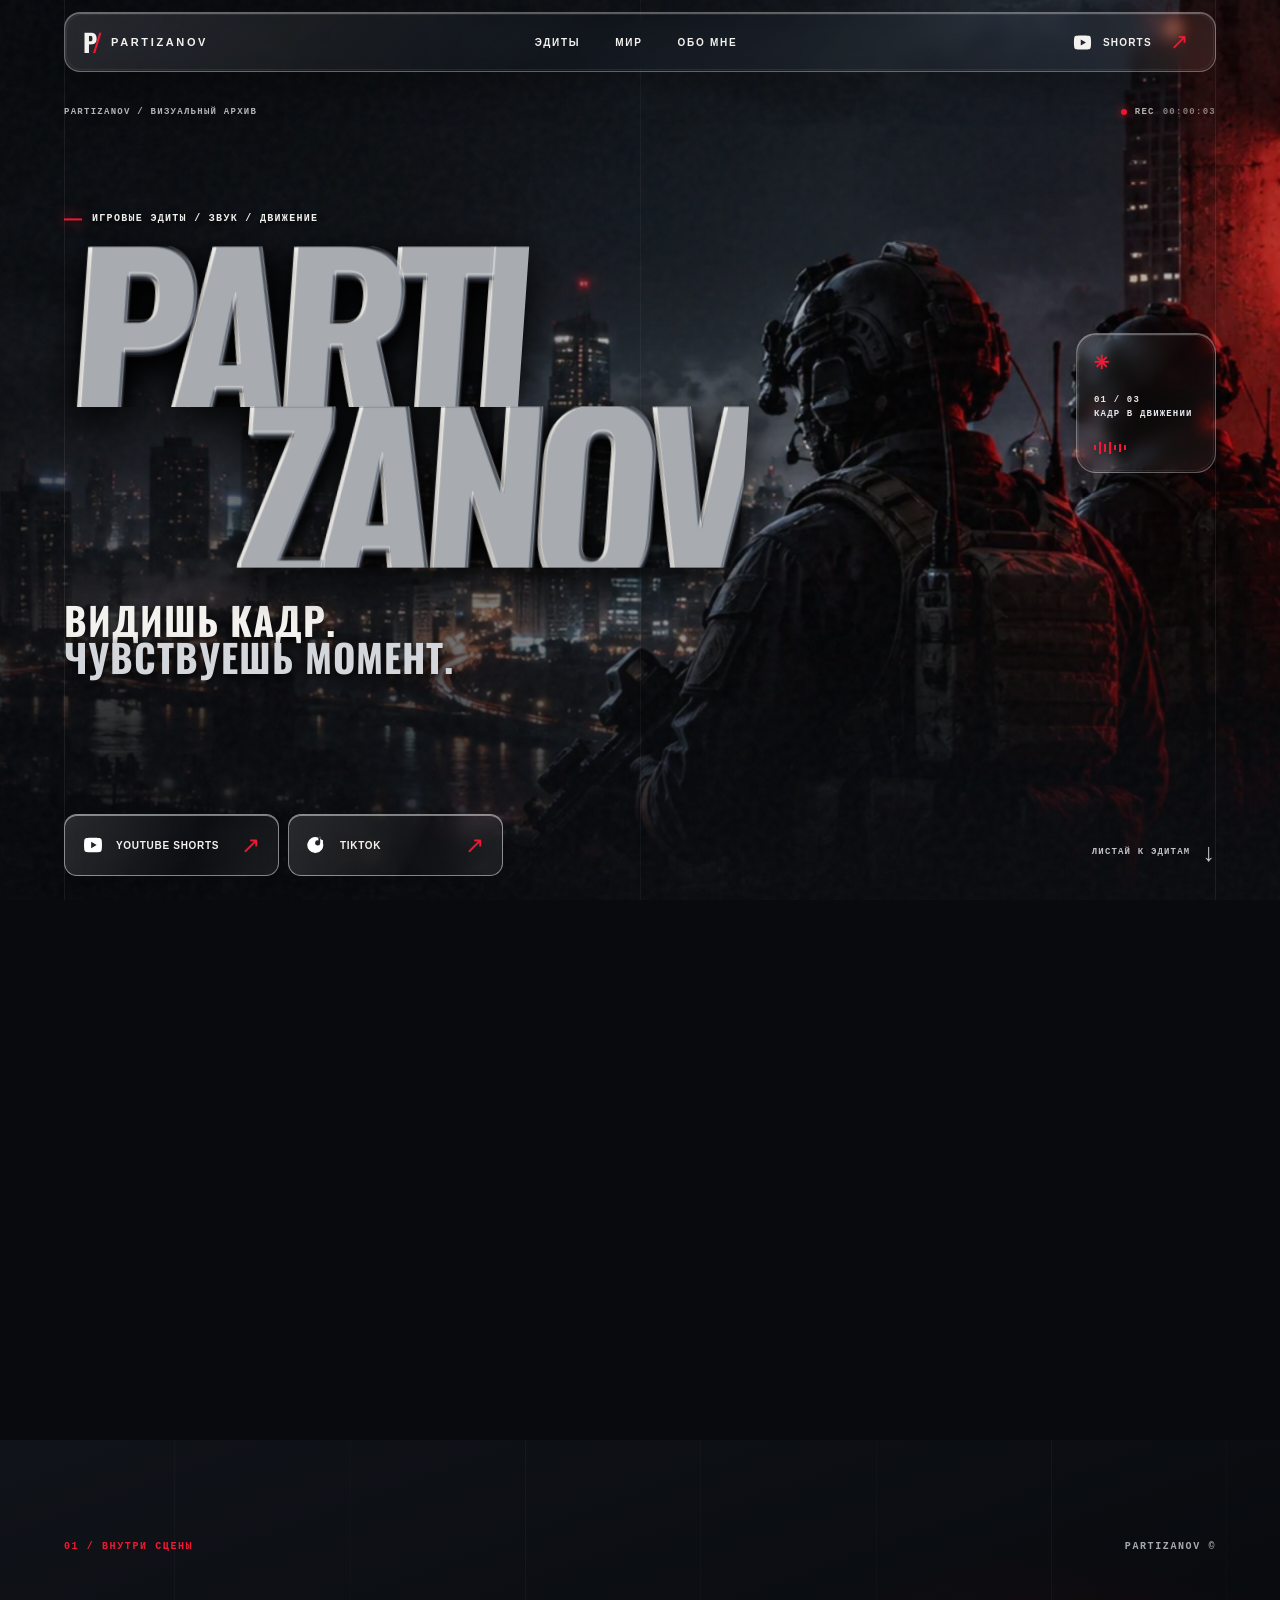
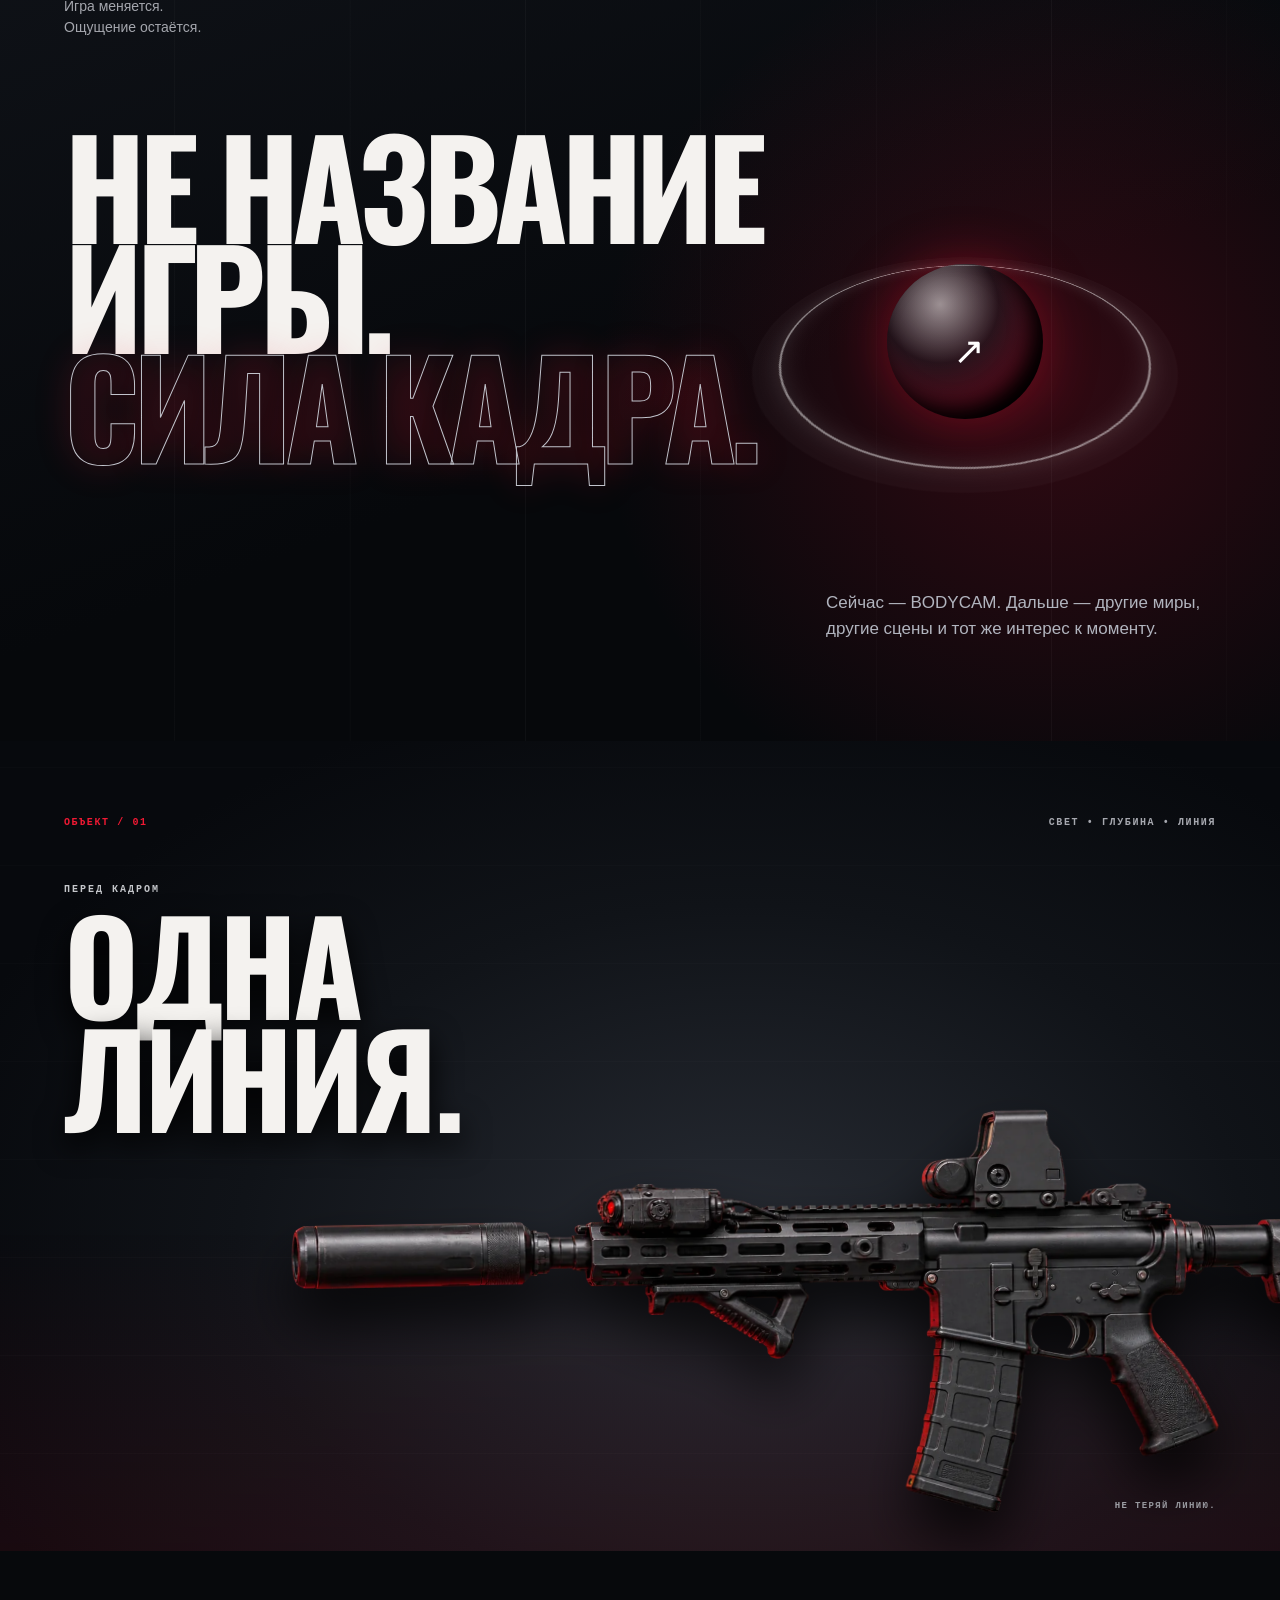
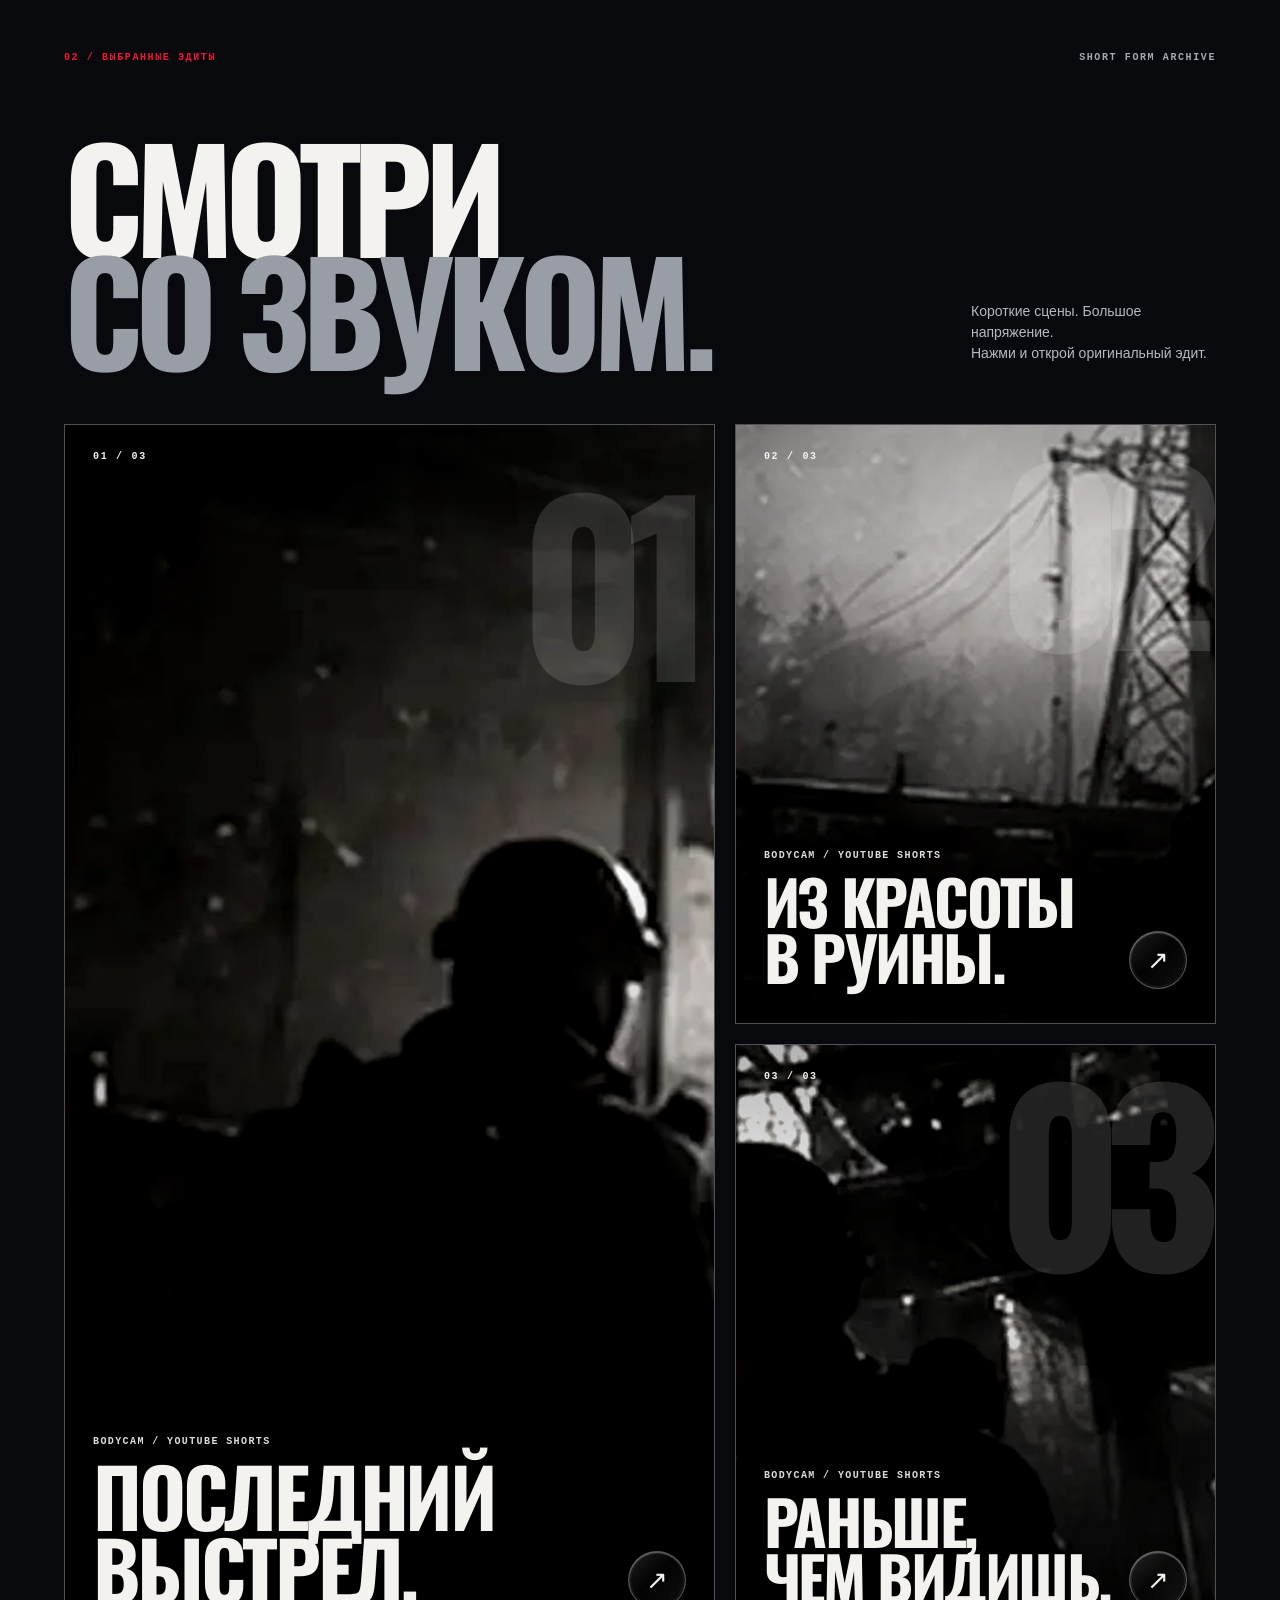
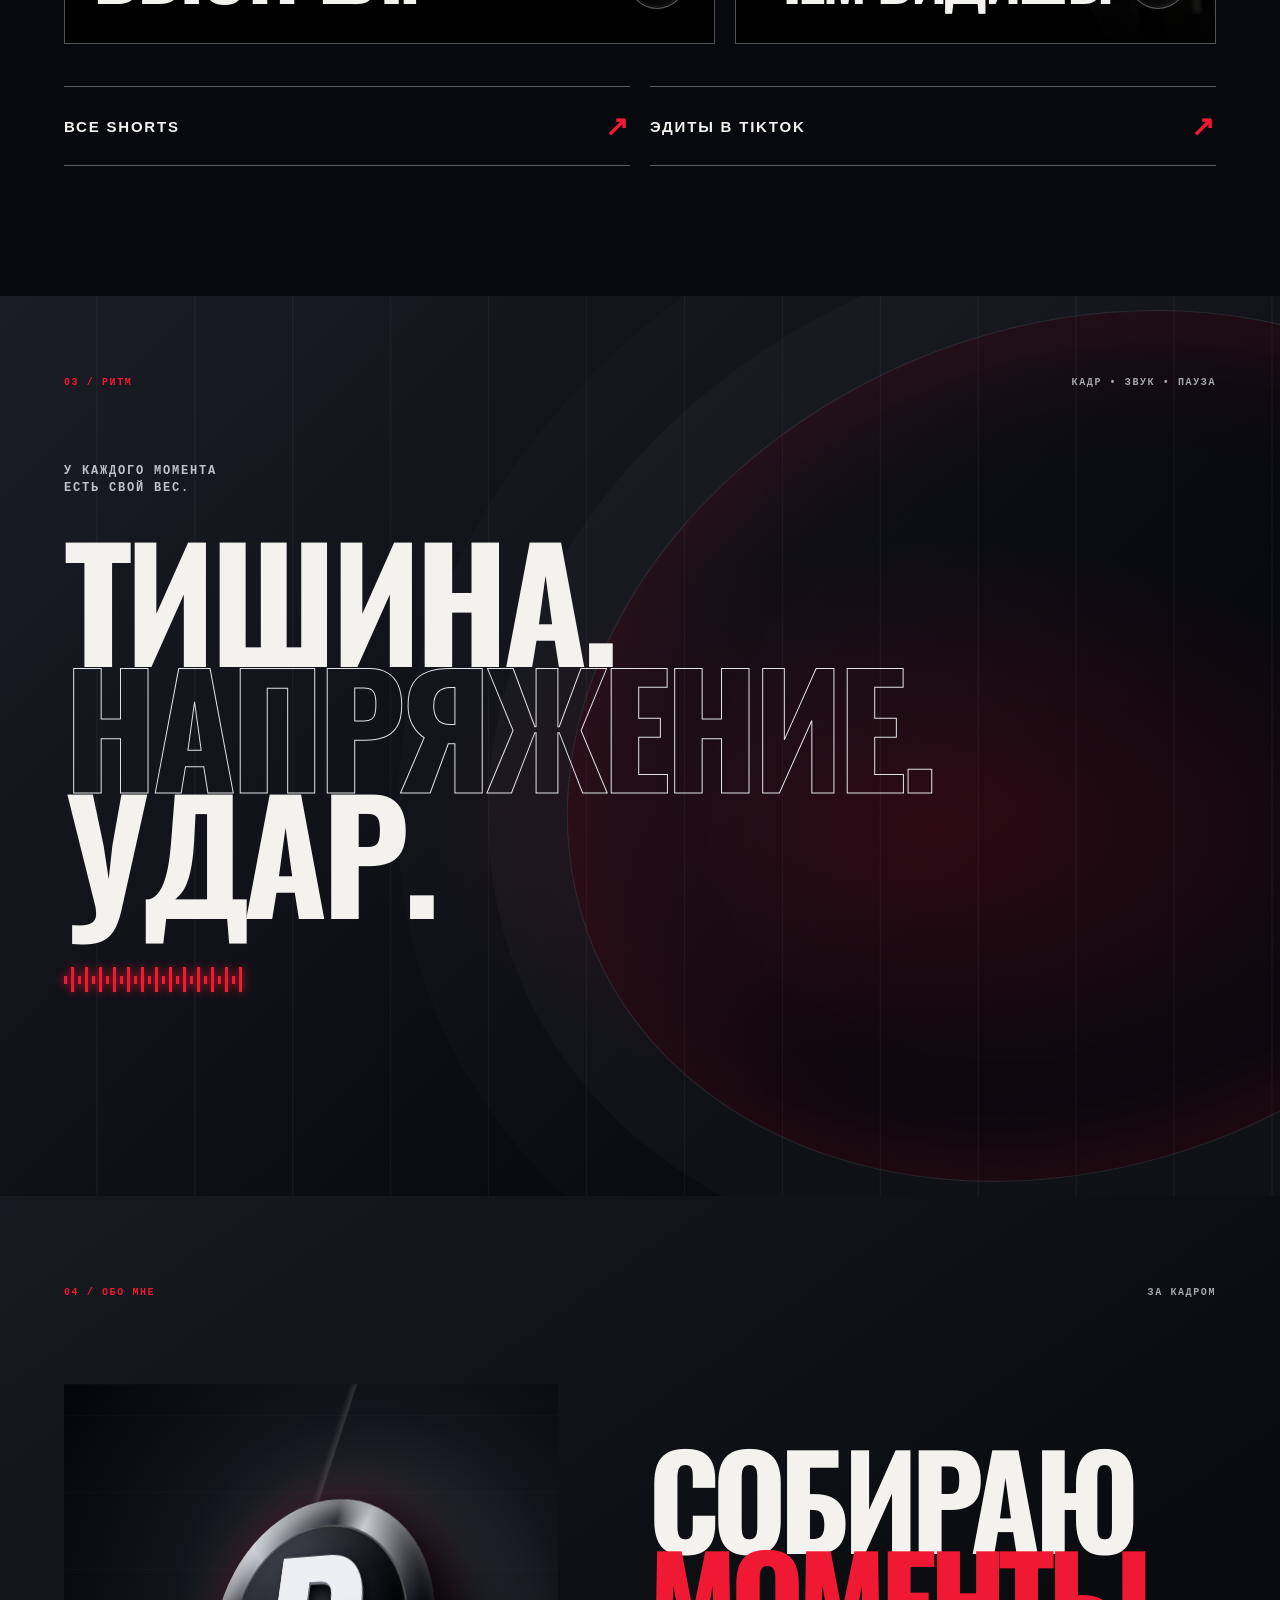
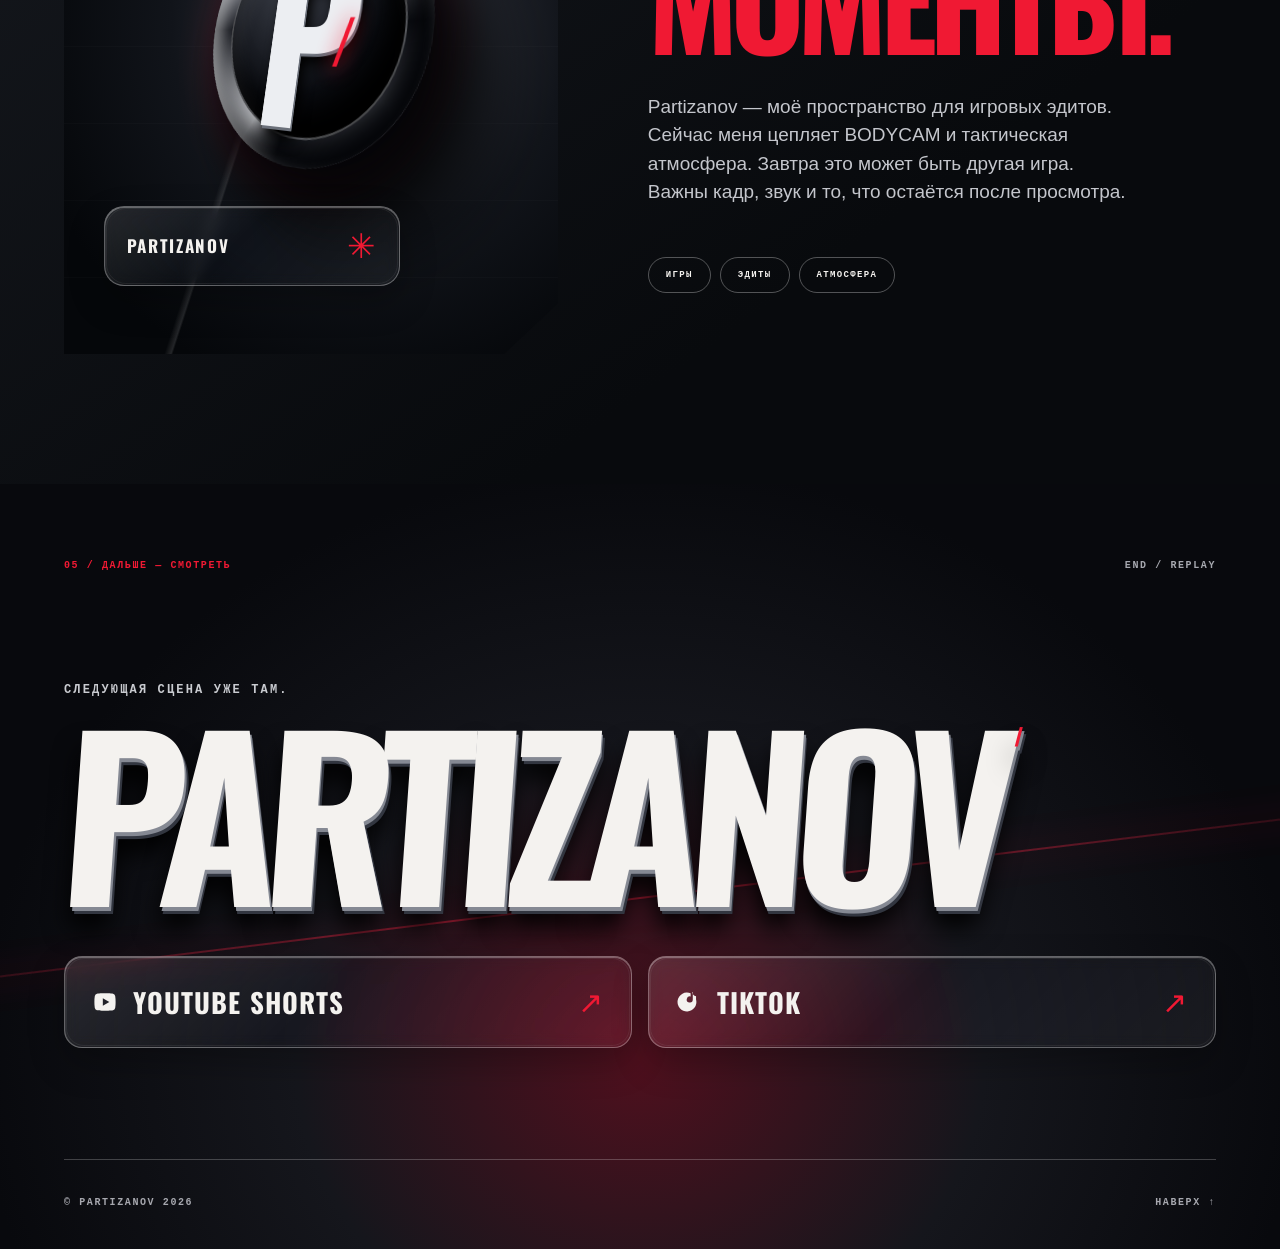
==== commit ffbd971a: "Direct three visual acts with distinct motion and backgrounds" ====
--- a/index.html
+++ b/index.html
@@ -13,6 +13,7 @@
 <a class="skip" href="#works">К эдитам</a><div class="page-progress" aria-hidden="true"><span></span></div><div class="cursor-lens" aria-hidden="true"><i></i></div>
 <header class="nav glass-shell"><a class="nav-brand" href="#top" aria-label="Partizanov — наверх"><span class="brand-mark">P<span>/</span></span><span>PARTIZANOV</span></a><nav class="nav-links" aria-label="Основная навигация"><a href="#works">ЭДИТЫ</a><a href="#world">МИР</a><a href="#about">ОБО МНЕ</a></nav><a class="nav-social" href="https://www.youtube.com/@PartizanovOper/shorts" target="_blank" rel="noopener noreferrer" aria-label="YouTube Shorts Partizanov"><svg viewBox="0 0 24 24" aria-hidden="true"><path d="M21.4 6.4a2.8 2.8 0 0 0-2-2C17.6 4 12 4 12 4s-5.6 0-7.4.4a2.8 2.8 0 0 0-2 2A29 29 0 0 0 2.2 12c0 1.9.1 3.8.4 5.6a2.8 2.8 0 0 0 2 2C6.4 20 12 20 12 20s5.6 0 7.4-.4a2.8 2.8 0 0 0 2-2c.3-1.8.4-3.7.4-5.6s-.1-3.8-.4-5.6ZM10 15.5v-7l6 3.5-6 3.5Z"/></svg><span>SHORTS</span><b>↗</b></a></header>
 <main id="top">
+<div class="act act-world" id="world">
 <div class="hero-track"><section class="hero" aria-labelledby="hero-title">
 <div class="hero-scene" aria-hidden="true"><div class="scene-photo"></div><div class="scene-depth"></div><div class="scene-grain"></div></div><div class="hero-grid" aria-hidden="true"></div>
 <div class="hero-meta" aria-hidden="true"><span>PARTIZANOV / ВИЗУАЛЬНЫЙ АРХИВ</span><span class="rec"><i></i> REC <span class="timecode">00:00:00</span></span></div>
@@ -21,14 +22,16 @@
 <div class="glass-spec glass-shell" aria-hidden="true"><span class="spec-cross">✳</span><span>01 / 03<br>КАДР В ДВИЖЕНИИ</span><span class="spec-wave"><i></i><i></i><i></i><i></i><i></i><i></i><i></i></span></div>
 <div class="hero-footer"><div class="hero-platforms"><a class="glass-link" href="https://www.youtube.com/@PartizanovOper/shorts" target="_blank" rel="noopener noreferrer"><svg viewBox="0 0 24 24" aria-hidden="true"><path d="M21.4 6.4a2.8 2.8 0 0 0-2-2C17.6 4 12 4 12 4s-5.6 0-7.4.4a2.8 2.8 0 0 0-2 2A29 29 0 0 0 2.2 12c0 1.9.1 3.8.4 5.6a2.8 2.8 0 0 0 2 2C6.4 20 12 20 12 20s5.6 0 7.4-.4a2.8 2.8 0 0 0 2-2c.3-1.8.4-3.7.4-5.6s-.1-3.8-.4-5.6ZM10 15.5v-7l6 3.5-6 3.5Z"/></svg><span>YOUTUBE SHORTS</span><b>↗</b></a><a class="glass-link" href="https://www.tiktok.com/@operpartizanov?_r=1&_t=ZS-9A1yUT9yCQ6" target="_blank" rel="noopener noreferrer"><svg viewBox="0 0 24 24" aria-hidden="true"><path d="M14.8 3c.4 2 1.6 3.2 3.7 3.7v3a8.7 8.7 0 1 1-5-5.7v3a2.8 2.8 0 1 0 2 2.7V3h3Z"/></svg><span>TIKTOK</span><b>↗</b></a></div><a class="scroll-cue" href="#works"><span>ЛИСТАЙ К ЭДИТАМ</span><i>↓</i></a></div><div class="hero-cut" aria-hidden="true"><span>СИГНАЛ / 01</span></div>
 </section></div>
-<section class="manifesto" id="world" aria-labelledby="manifesto-title"><div class="section-rail"><span>01 / ВНУТРИ СЦЕНЫ</span><span>PARTIZANOV ©</span></div><div class="manifesto-inner"><p class="manifesto-small">Игра меняется.<br>Ощущение остаётся.</p><h2 id="manifesto-title">НЕ НАЗВАНИЕ<br>ИГРЫ.<br><span>СИЛА КАДРА.</span></h2><div class="manifesto-orbit" aria-hidden="true"><div class="orbit-ring"></div><div class="orbit-core"></div><span>↗</span></div></div><p class="manifesto-note">Сейчас — BODYCAM. Дальше — другие миры, другие сцены и тот же интерес к моменту.</p></section>
+<section class="manifesto" aria-labelledby="manifesto-title"><div class="section-rail"><span>01 / ВНУТРИ СЦЕНЫ</span><span>PARTIZANOV ©</span></div><div class="manifesto-inner"><p class="manifesto-small">Игра меняется.<br>Ощущение остаётся.</p><h2 id="manifesto-title">НЕ НАЗВАНИЕ<br>ИГРЫ.<br><span>СИЛА КАДРА.</span></h2><div class="manifesto-orbit" aria-hidden="true"><div class="orbit-ring"></div><div class="orbit-core"></div><span>↗</span></div></div><p class="manifesto-note">Сейчас — BODYCAM. Дальше — другие миры, другие сцены и тот же интерес к моменту.</p></section>
 <section class="weapon" aria-label="Тактическая сцена"><div class="section-rail"><span>ОБЪЕКТ / 01</span><span>СВЕТ • ГЛУБИНА • ЛИНИЯ</span></div><div class="weapon-heading"><span class="weapon-kicker">ПЕРЕД КАДРОМ</span><strong>ОДНА<br>ЛИНИЯ.</strong></div><div class="weapon-rig" aria-hidden="true"><div class="weapon-beam"></div><img src="/assets/tactical-carbine.webp" alt="" loading="lazy" decoding="async"></div><span class="weapon-caption">НЕ ТЕРЯЙ ЛИНИЮ.</span></section>
+</div><div class="act act-edits">
 <section class="works" id="works" aria-labelledby="works-title"><div class="section-rail"><span>02 / ВЫБРАННЫЕ ЭДИТЫ</span><span>SHORT FORM ARCHIVE</span></div><div class="works-heading"><h2 id="works-title">СМОТРИ<br><span>СО ЗВУКОМ.</span></h2><p>Короткие сцены. Большое напряжение.<br>Нажми и открой оригинальный эдит.</p></div><div class="work-stack">
 <a class="work-card card-a" href="https://www.youtube.com/shorts/U767cnGD65g" target="_blank" rel="noopener noreferrer" aria-label="Смотреть «Последний выстрел» в YouTube Shorts"><img src="/assets/poster-1.webp" alt="Кадр к эдиту «Последний выстрел»" loading="lazy" decoding="async"><span class="card-no">01 / 03</span><span class="card-watermark" aria-hidden="true">01</span><span class="card-copy"><small>BODYCAM / YOUTUBE SHORTS</small><strong>ПОСЛЕДНИЙ<br>ВЫСТРЕЛ.</strong></span><span class="card-arrow glass-shell" aria-hidden="true">↗</span><span class="card-beam" aria-hidden="true"></span></a>
 <a class="work-card card-b" href="https://www.youtube.com/shorts/yDLsqC4mq2k" target="_blank" rel="noopener noreferrer" aria-label="Смотреть «Из красоты в руины» в YouTube Shorts"><img src="/assets/poster-2.webp" alt="Кадр к эдиту «Из красоты в руины»" loading="lazy" decoding="async"><span class="card-no">02 / 03</span><span class="card-watermark" aria-hidden="true">02</span><span class="card-copy"><small>BODYCAM / YOUTUBE SHORTS</small><strong>ИЗ КРАСОТЫ<br>В РУИНЫ.</strong></span><span class="card-arrow glass-shell" aria-hidden="true">↗</span><span class="card-beam" aria-hidden="true"></span></a>
 <a class="work-card card-c" href="https://www.youtube.com/shorts/F43SwV5KFHM" target="_blank" rel="noopener noreferrer" aria-label="Смотреть «Ты слышишь его раньше, чем видишь» в YouTube Shorts"><img src="/assets/poster-3.webp" alt="Кадр к эдиту «Ты слышишь его раньше, чем видишь»" loading="lazy" decoding="async"><span class="card-no">03 / 03</span><span class="card-watermark" aria-hidden="true">03</span><span class="card-copy"><small>BODYCAM / YOUTUBE SHORTS</small><strong>РАНЬШЕ,<br>ЧЕМ ВИДИШЬ.</strong></span><span class="card-arrow glass-shell" aria-hidden="true">↗</span><span class="card-beam" aria-hidden="true"></span></a>
 </div><div class="archive-actions"><a href="https://www.youtube.com/@PartizanovOper/shorts" target="_blank" rel="noopener noreferrer">ВСЕ SHORTS <span>↗</span></a><a href="https://www.tiktok.com/@operpartizanov?_r=1&_t=ZS-9A1yUT9yCQ6" target="_blank" rel="noopener noreferrer">ЭДИТЫ В TIKTOK <span>↗</span></a></div></section>
 <section class="rhythm" aria-labelledby="rhythm-title"><div class="rhythm-backdrop" aria-hidden="true"></div><div class="section-rail"><span>03 / РИТМ</span><span>КАДР • ЗВУК • ПАУЗА</span></div><div class="rhythm-body"><p class="rhythm-pre">У КАЖДОГО МОМЕНТА<br>ЕСТЬ СВОЙ ВЕС.</p><h2 id="rhythm-title">ТИШИНА.<br><span>НАПРЯЖЕНИЕ.</span><br>УДАР.</h2><div class="rhythm-meter" aria-hidden="true"></div></div></section>
-<section class="about" id="about" aria-labelledby="about-title"><div class="section-rail"><span>04 / ОБО МНЕ</span><span>ЗА КАДРОМ</span></div><div class="about-layout"><div class="about-visual" aria-hidden="true"><div class="about-lens glass-shell"><span>PARTIZANOV</span><i>✳</i></div></div><div class="about-copy"><h2 id="about-title">СОБИРАЮ<br><span>МОМЕНТЫ.</span></h2><p>Partizanov — моё пространство для игровых эдитов. Сейчас меня цепляет BODYCAM и тактическая атмосфера. Завтра это может быть другая игра. Важны кадр, звук и то, что остаётся после просмотра.</p><div class="about-tags"><span>ИГРЫ</span><span>ЭДИТЫ</span><span>АТМОСФЕРА</span></div></div></div></section>
+</div><div class="act act-persona">
+<section class="about" id="about" aria-labelledby="about-title"><div class="section-rail"><span>04 / ОБО МНЕ</span><span>ЗА КАДРОМ</span></div><div class="about-layout"><div class="about-visual" aria-hidden="true"><div class="about-object"><div class="object-halo"></div><div class="object-face"><span>P</span><i>/</i></div></div><div class="about-lens glass-shell"><span>PARTIZANOV</span><i>✳</i></div></div><div class="about-copy"><h2 id="about-title">СОБИРАЮ<br><span>МОМЕНТЫ.</span></h2><p>Partizanov — моё пространство для игровых эдитов. Сейчас меня цепляет BODYCAM и тактическая атмосфера. Завтра это может быть другая игра. Важны кадр, звук и то, что остаётся после просмотра.</p><div class="about-tags"><span>ИГРЫ</span><span>ЭДИТЫ</span><span>АТМОСФЕРА</span></div></div></div></section>
 <section class="finale" aria-labelledby="finale-title"><div class="finale-light" aria-hidden="true"></div><div class="section-rail"><span>05 / ДАЛЬШЕ — СМОТРЕТЬ</span><span>END / REPLAY</span></div><p class="finale-kicker">СЛЕДУЮЩАЯ СЦЕНА УЖЕ ТАМ.</p><h2 id="finale-title">PARTIZANOV<span> /</span></h2><div class="finale-links"><a class="glass-shell" href="https://www.youtube.com/@PartizanovOper/shorts" target="_blank" rel="noopener noreferrer"><svg viewBox="0 0 24 24" aria-hidden="true"><path d="M21.4 6.4a2.8 2.8 0 0 0-2-2C17.6 4 12 4 12 4s-5.6 0-7.4.4a2.8 2.8 0 0 0-2 2A29 29 0 0 0 2.2 12c0 1.9.1 3.8.4 5.6a2.8 2.8 0 0 0 2 2C6.4 20 12 20 12 20s5.6 0 7.4-.4a2.8 2.8 0 0 0 2-2c.3-1.8.4-3.7.4-5.6s-.1-3.8-.4-5.6ZM10 15.5v-7l6 3.5-6 3.5Z"/></svg><span>YOUTUBE SHORTS</span><b>↗</b></a><a class="glass-shell" href="https://www.tiktok.com/@operpartizanov?_r=1&_t=ZS-9A1yUT9yCQ6" target="_blank" rel="noopener noreferrer"><svg viewBox="0 0 24 24" aria-hidden="true"><path d="M14.8 3c.4 2 1.6 3.2 3.7 3.7v3a8.7 8.7 0 1 1-5-5.7v3a2.8 2.8 0 1 0 2 2.7V3h3Z"/></svg><span>TIKTOK</span><b>↗</b></a></div><footer><span>© PARTIZANOV 2026</span><a href="#top">НАВЕРХ ↑</a></footer></section>
-</main></body></html>
+</div></main></body></html>
--- a/style.css
+++ b/style.css
@@ -13,22 +13,22 @@
 .section-rail{display:flex;justify-content:space-between;gap:15px;font:700 10px/1.3 monospace;letter-spacing:.16em;color:#a6a8af}.section-rail span:first-child{color:var(--red)}.manifesto{position:relative;padding:100px var(--pad) 100px;min-height:95svh;background:radial-gradient(circle at 82% 61%,rgba(154,14,37,.29),transparent 38%),linear-gradient(160deg,#101319,#06080b 60%);overflow:hidden}.manifesto:before{content:"";position:absolute;inset:0;background:repeating-linear-gradient(90deg,transparent 0,transparent 13.6%,rgba(255,255,255,.035) 13.65%,transparent 13.7%);pointer-events:none}.manifesto-inner{position:relative;display:flex;align-items:center;min-height:68vh}.manifesto-small{position:absolute;top:7%;left:0;margin:0;color:#a4a6ad;font-size:14px;line-height:1.5}.manifesto h2{position:relative;z-index:2;margin:70px 0 0;font:700 clamp(78px,10.5vw,190px)/.82 Archive,Arial,sans-serif;letter-spacing:-.055em;transform:translateY(var(--reveal-y,0px))}.manifesto h2 span{color:transparent;-webkit-text-stroke:1px #c1c3cb;text-shadow:0 0 36px rgba(240,25,51,.2)}.manifesto-orbit{position:absolute;right:4%;top:30%;width:min(32vw,480px);aspect-ratio:1;perspective:600px}.orbit-ring{position:absolute;inset:6%;border:2px solid rgba(255,255,255,.5);border-radius:50%;box-shadow:inset 0 0 25px rgba(255,255,255,.12),0 0 25px rgba(255,255,255,.13),0 0 0 24px rgba(255,255,255,.025);transform:rotateX(58deg) rotateZ(calc(var(--orbit-turn,0deg)))}.orbit-core{position:absolute;inset:31%;border-radius:50%;background:radial-gradient(circle at 34% 26%,rgba(255,255,255,.55),rgba(45,51,61,.25) 38%,rgba(113,9,31,.65) 75%,#07090e);box-shadow:0 0 55px rgba(255,17,51,.38),inset -12px -12px 20px #000}.manifesto-orbit span{position:absolute;top:47%;left:47%;font-size:38px;color:white}.manifesto-note{position:relative;max-width:390px;margin:25px 0 0 auto;color:#b1b4be;font-size:17px;line-height:1.5}
 .weapon{position:relative;min-height:680px;height:90svh;padding:75px var(--pad);overflow:hidden;background:radial-gradient(ellipse at 58% 63%,#282c34,#101318 48%,#07090d 80%);isolation:isolate}.weapon:before{content:"";position:absolute;inset:0;background:linear-gradient(180deg,transparent 60%,rgba(244,26,55,.08)),repeating-linear-gradient(0deg,transparent 0 97px,rgba(255,255,255,.035) 98px);pointer-events:none}.weapon-heading{position:relative;z-index:3;margin-top:55px}.weapon-kicker{display:block;color:#c5c7cb;font:700 10px monospace;letter-spacing:.2em;margin-bottom:16px}.weapon-heading strong{font:700 clamp(65px,10vw,160px)/.8 Archive,Arial,sans-serif;letter-spacing:-.035em;text-shadow:0 12px 30px #000}.weapon-rig{position:absolute;z-index:2;left:22%;top:43%;width:min(130vw,1250px);aspect-ratio:3;transform:translate3d(0,calc(var(--weapon-y,0px)),0) rotate(var(--weapon-rotate,0deg));transform-origin:48% 42%;filter:drop-shadow(0 32px 28px rgba(0,0,0,.8));will-change:transform}.weapon-rig img{position:absolute;inset:0;width:100%;height:100%;object-fit:contain}.weapon-beam{position:absolute;z-index:-1;top:22%;right:74.5%;width:110vw;height:2px;background:linear-gradient(90deg,transparent,rgba(255,0,43,.8) 25%,#ff3850 90%,#ff7080);box-shadow:0 0 5px #ff2b4d,0 0 18px rgba(255,0,48,.7);transform-origin:right center;transform:scaleX(var(--weapon-beam,0));opacity:.85}.weapon-beam:before{content:"";position:absolute;right:-2px;top:-3px;width:8px;height:8px;border-radius:50%;background:#ff99a4;box-shadow:0 0 15px 5px red}.weapon-caption{position:absolute;bottom:40px;right:var(--pad);font:700 9px monospace;letter-spacing:.15em;color:#a8a9b0}
 .works{padding:100px var(--pad) 130px;background:#07090c}.works-heading{display:flex;align-items:end;justify-content:space-between;gap:20px;margin:75px 0 60px}.works-heading h2{margin:0;font:700 clamp(88px,11vw,180px)/.8 Archive,Arial,sans-serif;letter-spacing:-.06em}.works-heading h2 span{color:#999da5}.works-heading p{color:#b7b9c0;font-size:14px;line-height:1.5;max-width:245px;margin:0}.work-stack{display:grid;grid-template-columns:1.15fr .85fr;gap:20px}.work-card{position:relative;overflow:hidden;isolation:isolate;display:block;min-height:600px;border:1px solid rgba(255,255,255,.24);background:#191b20}.card-a{grid-row:span 2;min-height:1220px}.work-card img{position:absolute;inset:0;width:100%;height:100%;object-fit:cover;filter:contrast(1.14) saturate(.58);transition:transform .9s cubic-bezier(.2,.7,.2,1),filter .6s}.work-card:hover img{transform:scale(1.06);filter:contrast(1.13) saturate(.9)}.work-card:after{content:"";position:absolute;inset:0;background:linear-gradient(180deg,rgba(0,0,0,.3),transparent 35%,rgba(0,0,0,.8));z-index:0}.card-no,.card-copy,.card-arrow,.card-watermark,.card-beam{position:absolute;z-index:1}.card-no{top:26px;left:28px;font:700 10px monospace;letter-spacing:.17em}.card-watermark{top:5%;right:3%;font:700 clamp(130px,18vw,270px)/.8 Archive,Arial,sans-serif;letter-spacing:-.09em;color:rgba(255,255,255,.13);mix-blend-mode:screen}.card-copy{left:28px;bottom:35px}.card-copy small{display:block;margin-bottom:15px;font:700 10px monospace;letter-spacing:.14em;color:#ddd}.card-copy strong{font:700 clamp(61px,6.3vw,110px)/.82 Archive,Arial,sans-serif;letter-spacing:-.04em}.card-b .card-copy strong,.card-c .card-copy strong{font-size:clamp(55px,4.8vw,80px)}.card-arrow{right:28px;bottom:34px;width:58px;height:58px;border-radius:50%;display:grid;place-items:center;font-size:26px;transition:transform .3s,background .3s}.work-card:hover .card-arrow{transform:rotate(45deg);background:rgba(255,34,64,.65)}.card-beam{height:2px;width:110%;left:-110%;top:60%;background:linear-gradient(90deg,transparent,#ff3550,transparent);box-shadow:0 0 17px #ff173b;transform:rotate(-8deg);transition:left .8s}.work-card:hover .card-beam{left:100%}.archive-actions{display:grid;grid-template-columns:1fr 1fr;gap:20px;margin-top:42px}.archive-actions a{border-top:1px solid #5b5e65;border-bottom:1px solid #5b5e65;min-height:80px;display:flex;align-items:center;justify-content:space-between;font:700 15px Arial,sans-serif;letter-spacing:.12em}.archive-actions a span{color:var(--red);font-size:28px}
-.rhythm{position:relative;min-height:100svh;padding:80px var(--pad);overflow:hidden;background:#0f1117;isolation:isolate}.rhythm-backdrop{position:absolute;inset:0;z-index:-1;background:linear-gradient(90deg,rgba(7,8,12,.92),rgba(7,8,12,.4)),url('/assets/night-operators.webp') 70% 70%/cover no-repeat;filter:saturate(.9)}.rhythm-backdrop:after{content:"";position:absolute;inset:0;background:radial-gradient(circle at 77% 65%,rgba(235,0,49,.42),transparent 35%)}.rhythm-body{min-height:75vh;display:flex;flex-direction:column;justify-content:center}.rhythm-pre{font:700 12px/1.4 monospace;letter-spacing:.15em;color:#bfc2cb;margin-bottom:38px}.rhythm h2{font:700 clamp(80px,12vw,195px)/.82 Archive,Arial,sans-serif;letter-spacing:-.04em;margin:0}.rhythm h2 span{color:transparent;-webkit-text-stroke:1px #e1e3e6}.rhythm-meter{display:flex;align-items:center;gap:4px;height:45px;max-width:360px;margin-top:45px}.rhythm-meter i{width:3px;height:var(--h,12px);background:var(--red);box-shadow:0 0 8px var(--red);animation:meter 1.2s ease-in-out infinite alternate;animation-delay:var(--delay,0s)}@keyframes meter{to{height:4px;opacity:.5}}
-.about{padding:90px var(--pad) 130px;background:linear-gradient(145deg,#171a20,#080a0d 70%);overflow:hidden}.about-layout{display:grid;grid-template-columns:1fr 1.15fr;gap:7vw;align-items:center;margin-top:85px}.about-visual{min-height:570px;position:relative;background:linear-gradient(180deg,transparent 50%,#101216),url('/assets/night-operators.webp') 64% 68%/cover no-repeat;clip-path:polygon(0 0,100% 0,100% 91%,89% 100%,0 100%);filter:saturate(.55)}.about-lens{position:absolute;bottom:12%;left:8%;width:60%;height:80px;border-radius:20px;display:flex;align-items:center;justify-content:space-between;padding:0 22px;font:700 17px Archive,Arial,sans-serif;letter-spacing:.1em}.about-lens i{font:normal 34px Arial;color:var(--red)}.about-copy h2{font:700 clamp(85px,10vw,165px)/.79 Archive,Arial,sans-serif;letter-spacing:-.06em;margin:0 0 45px}.about-copy h2 span{color:var(--red)}.about-copy p{max-width:480px;color:#c4c6cc;font-size:19px;line-height:1.5;margin:0}.about-tags{display:flex;flex-wrap:wrap;gap:9px;margin-top:50px}.about-tags span{border:1px solid rgba(255,255,255,.3);border-radius:100px;padding:12px 17px;font:700 9px monospace;letter-spacing:.15em}
+.rhythm{position:relative;min-height:100svh;padding:80px var(--pad);overflow:hidden;background:#0f1117;isolation:isolate}.rhythm-backdrop{position:absolute;inset:0;z-index:-1;background:repeating-linear-gradient(90deg,transparent 0 7.5%,rgba(255,255,255,.035) 7.55% 7.6%,transparent 7.65%),radial-gradient(ellipse at 73% 59%,rgba(139,10,36,.28),transparent 38%),linear-gradient(135deg,#1b1d25,#08090d 72%)}.rhythm-backdrop:after{content:"";position:absolute;inset:9% -20% 9% 48%;border:1px solid rgba(255,255,255,.11);border-radius:50%;box-shadow:0 0 0 70px rgba(255,255,255,.018),0 0 0 150px rgba(255,255,255,.012),inset 0 0 120px rgba(238,14,54,.18);transform:rotate(-23deg) scale(var(--rhythm-scale,1));transition:transform .15s linear}.rhythm-body{min-height:75vh;display:flex;flex-direction:column;justify-content:center}.rhythm-pre{font:700 12px/1.4 monospace;letter-spacing:.15em;color:#bfc2cb;margin-bottom:38px}.rhythm h2{font:700 clamp(80px,12vw,195px)/.82 Archive,Arial,sans-serif;letter-spacing:-.04em;margin:0}.rhythm h2 span{color:transparent;-webkit-text-stroke:1px #e1e3e6}.rhythm-meter{display:flex;align-items:center;gap:4px;height:45px;max-width:360px;margin-top:45px}.rhythm-meter i{width:3px;height:var(--h,12px);background:var(--red);box-shadow:0 0 8px var(--red);animation:meter 1.2s ease-in-out infinite alternate;animation-delay:var(--delay,0s)}@keyframes meter{to{height:4px;opacity:.5}}
+.about{padding:90px var(--pad) 130px;background:linear-gradient(145deg,#171a20,#080a0d 70%);overflow:hidden}.about-layout{display:grid;grid-template-columns:1fr 1.15fr;gap:7vw;align-items:center;margin-top:85px}.about-visual{min-height:570px;position:relative;overflow:hidden;background:radial-gradient(ellipse at 62% 42%,#383b45,#11141a 46%,#05070a 82%);clip-path:polygon(0 0,100% 0,100% 91%,89% 100%,0 100%)}.about-visual:before{content:"";position:absolute;inset:0;background:linear-gradient(108deg,transparent 42%,rgba(255,255,255,.12) 43%,transparent 43.3%),repeating-linear-gradient(0deg,transparent 0 76px,rgba(255,255,255,.035) 77px);pointer-events:none}.about-object{position:absolute;width:60%;aspect-ratio:1;left:20%;top:17%;transform:perspective(700px) rotateY(calc(-26deg + var(--object-turn,0deg))) rotateX(12deg);filter:drop-shadow(30px 40px 28px rgba(0,0,0,.8));will-change:transform}.object-halo{position:absolute;inset:4%;border-radius:50%;background:conic-gradient(from 25deg,#d4d6dd,#111319 17%,#767b86 28%,#15171d 46%,#d5d7db 52%,#16181e 68%,#aeb2bc 80%,#25272e 95%,#d4d6dd);box-shadow:inset 12px 12px 20px rgba(255,255,255,.45),inset -25px -25px 35px #030407,20px 20px 40px #030407,0 0 60px rgba(244,15,51,.2)}.object-face{position:absolute;inset:13%;border-radius:50%;display:grid;place-items:center;background:radial-gradient(circle at 36% 26%,#3e424c,#0a0c11 58%,#020304);border:2px solid rgba(255,255,255,.28);box-shadow:inset 12px 14px 25px rgba(255,255,255,.07),inset -18px -25px 30px #000}.object-face span{font:700 clamp(120px,17vw,260px)/1 Archive,Arial,sans-serif;color:#eceef2;text-shadow:2px 3px #6b707a,7px 10px 15px #000}.object-face i{position:absolute;right:25%;bottom:25%;font:700 60px Archive,Arial;color:var(--red);text-shadow:0 0 22px var(--red)}.about-lens{position:absolute;bottom:12%;left:8%;width:60%;height:80px;border-radius:20px;display:flex;align-items:center;justify-content:space-between;padding:0 22px;font:700 17px Archive,Arial,sans-serif;letter-spacing:.1em}.about-lens i{font:normal 34px Arial;color:var(--red)}.about-copy h2{font:700 clamp(85px,10vw,165px)/.79 Archive,Arial,sans-serif;letter-spacing:-.06em;margin:0 0 45px}.about-copy h2 span{color:var(--red)}.about-copy p{max-width:480px;color:#c4c6cc;font-size:19px;line-height:1.5;margin:0}.about-tags{display:flex;flex-wrap:wrap;gap:9px;margin-top:50px}.about-tags span{border:1px solid rgba(255,255,255,.3);border-radius:100px;padding:12px 17px;font:700 9px monospace;letter-spacing:.15em}
 .finale{position:relative;min-height:85svh;display:flex;flex-direction:column;padding:75px var(--pad) 25px;background:radial-gradient(ellipse at 50% 75%,#50101e,#15161c 38%,#08090d 73%);overflow:hidden}.finale-light{position:absolute;left:-20%;right:-20%;top:54%;height:2px;transform:rotate(-7deg);background:linear-gradient(90deg,transparent,#f72343,transparent);box-shadow:0 0 35px #ff0b3d;opacity:.65}.finale-kicker{margin:auto 0 25px;font:700 12px monospace;letter-spacing:.18em;color:#c9cbd0}.finale h2{position:relative;font:700 clamp(100px,17vw,300px)/.8 Archive,Arial,sans-serif;letter-spacing:-.075em;margin:0 0 60px;transform:skewX(-4deg);text-shadow:2px 4px #858993,4px 7px #323640,0 20px 25px #000}.finale h2 span{font:700 .12em Arial,sans-serif;vertical-align:top;letter-spacing:0;color:var(--red)}.finale-links{display:grid;grid-template-columns:1fr 1fr;gap:16px;margin-bottom:auto}.finale-links a{display:flex;align-items:center;gap:15px;min-height:92px;padding:0 27px;border-radius:18px;font:700 27px Archive,Arial,sans-serif;letter-spacing:.04em;transition:transform .3s,background .3s}.finale-links a:hover{transform:translateY(-5px);background:rgba(255,255,255,.2)}.finale-links svg{width:26px;height:26px;fill:currentColor}.finale-links b{margin-left:auto;font:400 30px Arial;color:var(--red)}.finale footer{display:flex;justify-content:space-between;align-items:center;border-top:1px solid rgba(255,255,255,.22);padding-top:20px;font:700 10px monospace;letter-spacing:.16em;color:#a7a8af}.finale footer a{min-height:44px;display:grid;place-items:center}
 .cursor-lens{display:none}
 .motion .word-line{clip-path:inset(0 105% 0 0)}.motion.is-ready .word-line{animation:wordEnter 1.05s cubic-bezier(.16,.85,.25,1) .12s both}.motion.is-ready .word-second{animation-delay:.33s}@keyframes wordEnter{from{clip-path:inset(0 105% 0 0);filter:blur(8px)}to{clip-path:inset(0 0 0 0);filter:blur(0)}}
-.motion .reveal{opacity:0;translate:0 55px;transition:opacity .85s ease,translate .95s cubic-bezier(.17,.75,.22,1)}.motion .reveal.in{opacity:1;translate:0 0}.motion .work-card.reveal{opacity:1;translate:0 28px;transition:translate .7s cubic-bezier(.17,.75,.22,1)}.motion .work-card.reveal.in{translate:0 0}
+.motion .reveal{opacity:0;translate:0 55px;transition:opacity .85s ease,translate .95s cubic-bezier(.17,.75,.22,1)}.motion .reveal.in{opacity:1;translate:0 0}.motion .work-card.reveal{opacity:1;translate:0 28px;transition:translate .7s cubic-bezier(.17,.75,.22,1)}.motion .work-card.reveal.in{translate:0 0}.work-card img{transform:scale(var(--card-scale,1.08)) translateY(var(--card-y,0px))}.work-card:hover img{transform:scale(calc(var(--card-scale,1.08) + .035)) translateY(var(--card-y,0px))}
 @media(max-width:800px){
 :root{--pad:20px}.nav{left:12px;right:12px;height:54px;padding:0 13px;border-radius:15px}.nav-brand{gap:7px;font-size:10px;letter-spacing:.15em}.nav-links{display:none}.nav-social{font-size:9px;gap:7px}.nav-social svg{width:20px;height:20px}.nav-social b{margin-left:2px;font-size:19px}
 .hero-track{height:145svh}.hero{min-height:0;height:100svh}.scene-photo{background-position:60% 50%;transform-origin:68% 68%}.scene-depth{background:linear-gradient(0deg,#080a0e 0%,rgba(8,10,14,.78) 9%,rgba(8,10,14,.1) 34%,transparent 67%,rgba(0,0,0,.35)),linear-gradient(90deg,rgba(0,0,0,.5),transparent 75%)}.hero-meta{top:max(86px,calc(env(safe-area-inset-top) + 76px));font-size:8px;letter-spacing:.08em}.hero-meta>span:first-child{max-width:160px}.hero-copy{top:27%;transform:translateY(calc(var(--hero-p,0)*-45px))}.eyebrow{font-size:8px;letter-spacing:.07em;margin-bottom:15px}.hero-wordmark{font-size:clamp(90px,26vw,130px);line-height:.75;letter-spacing:-.085em;-webkit-text-stroke:0}.word-second{margin-left:.48em}.hero-statement{font-size:clamp(20px,6vw,30px);margin-top:28px}.glass-spec{width:95px;height:95px;top:auto;bottom:23%;right:19px;padding:10px;border-radius:14px;font-size:7px}.spec-cross{font-size:17px}.spec-wave{display:none}.hero-footer{bottom:max(18px,calc(env(safe-area-inset-bottom) + 12px));display:block}.hero-platforms{display:grid;grid-template-columns:1fr 1fr;gap:8px}.glass-link{min-width:0;height:58px;padding:0 11px;gap:7px;font-size:9px;letter-spacing:0}.glass-link:active,.finale-links a:active{transform:scale(.96)}.glass-link svg{width:19px;height:19px}.glass-link b{font-size:18px}.scroll-cue{position:absolute;right:0;bottom:72px;font-size:8px}.scroll-cue i{font-size:20px}.title-scan{top:38%;width:80%}
 .manifesto{min-height:80svh;padding:85px var(--pad) 75px}.section-rail{font-size:8px;letter-spacing:.1em}.manifesto-inner{min-height:58vh;align-items:center}.manifesto-small{top:6%;font-size:12px}.manifesto h2{font-size:clamp(64px,16vw,110px);margin-top:80px;line-height:.84}.manifesto-orbit{width:62vw;right:-13%;top:26%;opacity:.6}.manifesto-note{font-size:14px;max-width:300px;margin-top:20px}
 .weapon{height:75svh;min-height:570px;padding:65px var(--pad)}.weapon-heading{margin-top:58px}.weapon-heading strong{font-size:clamp(66px,16vw,115px)}.weapon-rig{left:22%;top:47%;width:135vw}.weapon-beam{width:130vw}.weapon-caption{bottom:28px;left:var(--pad);right:var(--pad);font-size:8px}
 .works{padding:85px var(--pad) 100px}.works-heading{display:block;margin:50px 0 45px}.works-heading h2{font-size:clamp(72px,18vw,120px)}.works-heading p{font-size:13px;margin-top:22px}.work-stack{display:block}.work-card,.card-a{position:sticky;top:74px;width:100%;height:min(73svh,690px);min-height:480px;margin:0 0 18svh;border-radius:13px;box-shadow:0 -25px 70px #05070b}.card-b{top:87px}.card-c{top:100px;margin-bottom:0}.work-card img{object-position:center}.card-no{left:20px;top:18px;font-size:9px}.card-watermark{font-size:150px;top:9%}.card-copy{left:20px;bottom:27px}.card-copy small{font-size:8px}.card-copy strong,.card-b .card-copy strong,.card-c .card-copy strong{font-size:clamp(50px,13vw,80px)}.card-arrow{right:18px;bottom:20px;width:48px;height:48px;font-size:21px}.archive-actions{display:block;margin-top:50px}.archive-actions a{min-height:72px;font-size:12px}
-.rhythm{min-height:80svh;padding:80px var(--pad)}.rhythm-backdrop{background-position:60% 60%}.rhythm-body{min-height:62vh}.rhythm h2{font-size:clamp(66px,16vw,110px)}.rhythm-pre{font-size:9px}
+.rhythm{min-height:80svh;padding:80px var(--pad)}.rhythm-backdrop:after{inset:25% -55% 25% 35%}.about-object{width:75%;left:12.5%;top:12%}.object-face span{font-size:clamp(130px,35vw,220px)}.rhythm-body{min-height:62vh}.rhythm h2{font-size:clamp(66px,16vw,110px)}.rhythm-pre{font-size:9px}
 .about{padding:75px var(--pad) 100px}.about-layout{display:flex;flex-direction:column;align-items:stretch;gap:45px;margin-top:45px}.about-visual{height:54svh;min-height:320px}.about-lens{height:62px;border-radius:15px}.about-copy h2{font-size:clamp(77px,18vw,125px);margin-bottom:25px}.about-copy p{font-size:16px}.about-tags{margin-top:30px}
 .finale{min-height:78svh;padding:70px var(--pad) 20px}.finale-kicker{font-size:9px}.finale h2{font-size:clamp(73px,18vw,120px);margin-bottom:35px}.finale-links{display:block}.finale-links a{min-height:77px;border-radius:14px;margin-bottom:10px;font-size:22px}.finale footer{font-size:8px}
 }
 @media(max-width:360px){:root{--pad:16px}.nav-brand{font-size:9px}.hero-wordmark{font-size:25.5vw}.hero-statement{font-size:20px}.glass-link{font-size:8px;padding:0 8px}.glass-link:active,.finale-links a:active{transform:scale(.96)}.glass-link svg{width:17px;height:17px}.scroll-cue{bottom:68px}.glass-spec{bottom:25%;width:82px;height:82px}.manifesto h2{font-size:15.5vw}.work-card,.card-a{min-height:410px;height:73svh}.card-copy strong,.card-b .card-copy strong,.card-c .card-copy strong{font-size:13vw}}
 @media(min-width:801px) and (hover:hover) and (pointer:fine){.cursor-lens{display:grid;place-items:center;position:fixed;top:0;left:0;width:42px;height:42px;border:1px solid rgba(255,255,255,.65);border-radius:50%;z-index:200;pointer-events:none;transform:translate3d(-100px,-100px,0) translate(-50%,-50%);box-shadow:inset 0 0 9px rgba(255,255,255,.25),0 0 22px rgba(240,25,51,.26);-webkit-backdrop-filter:blur(2px);backdrop-filter:blur(2px);transition:width .22s,height .22s,border-color .22s}.cursor-lens i{width:5px;height:5px;background:var(--red);border-radius:50%;box-shadow:0 0 8px var(--red)}.cursor-lens.is-link{width:68px;height:68px;border-color:var(--red)}}
-@media(prefers-reduced-motion:reduce){html{scroll-behavior:auto}*,*:before,*:after{animation-duration:.01ms!important;animation-iteration-count:1!important;transition-duration:.01ms!important}.hero-track{height:100svh}.hero-cut,.cursor-lens,.title-scan,.weapon-beam{display:none!important}.scene-photo,.hero-copy,.word-line,.word-second,.weapon-rig{transform:none!important}}
+@media(prefers-reduced-motion:reduce){html{scroll-behavior:auto}*,*:before,*:after{animation-duration:.01ms!important;animation-iteration-count:1!important;transition-duration:.01ms!important}.hero-track{height:100svh}.hero-cut,.cursor-lens,.title-scan,.weapon-beam{display:none!important}.scene-photo,.hero-copy,.word-line,.word-second,.weapon-rig,.about-object{transform:none!important}.work-card img{transform:none!important}}
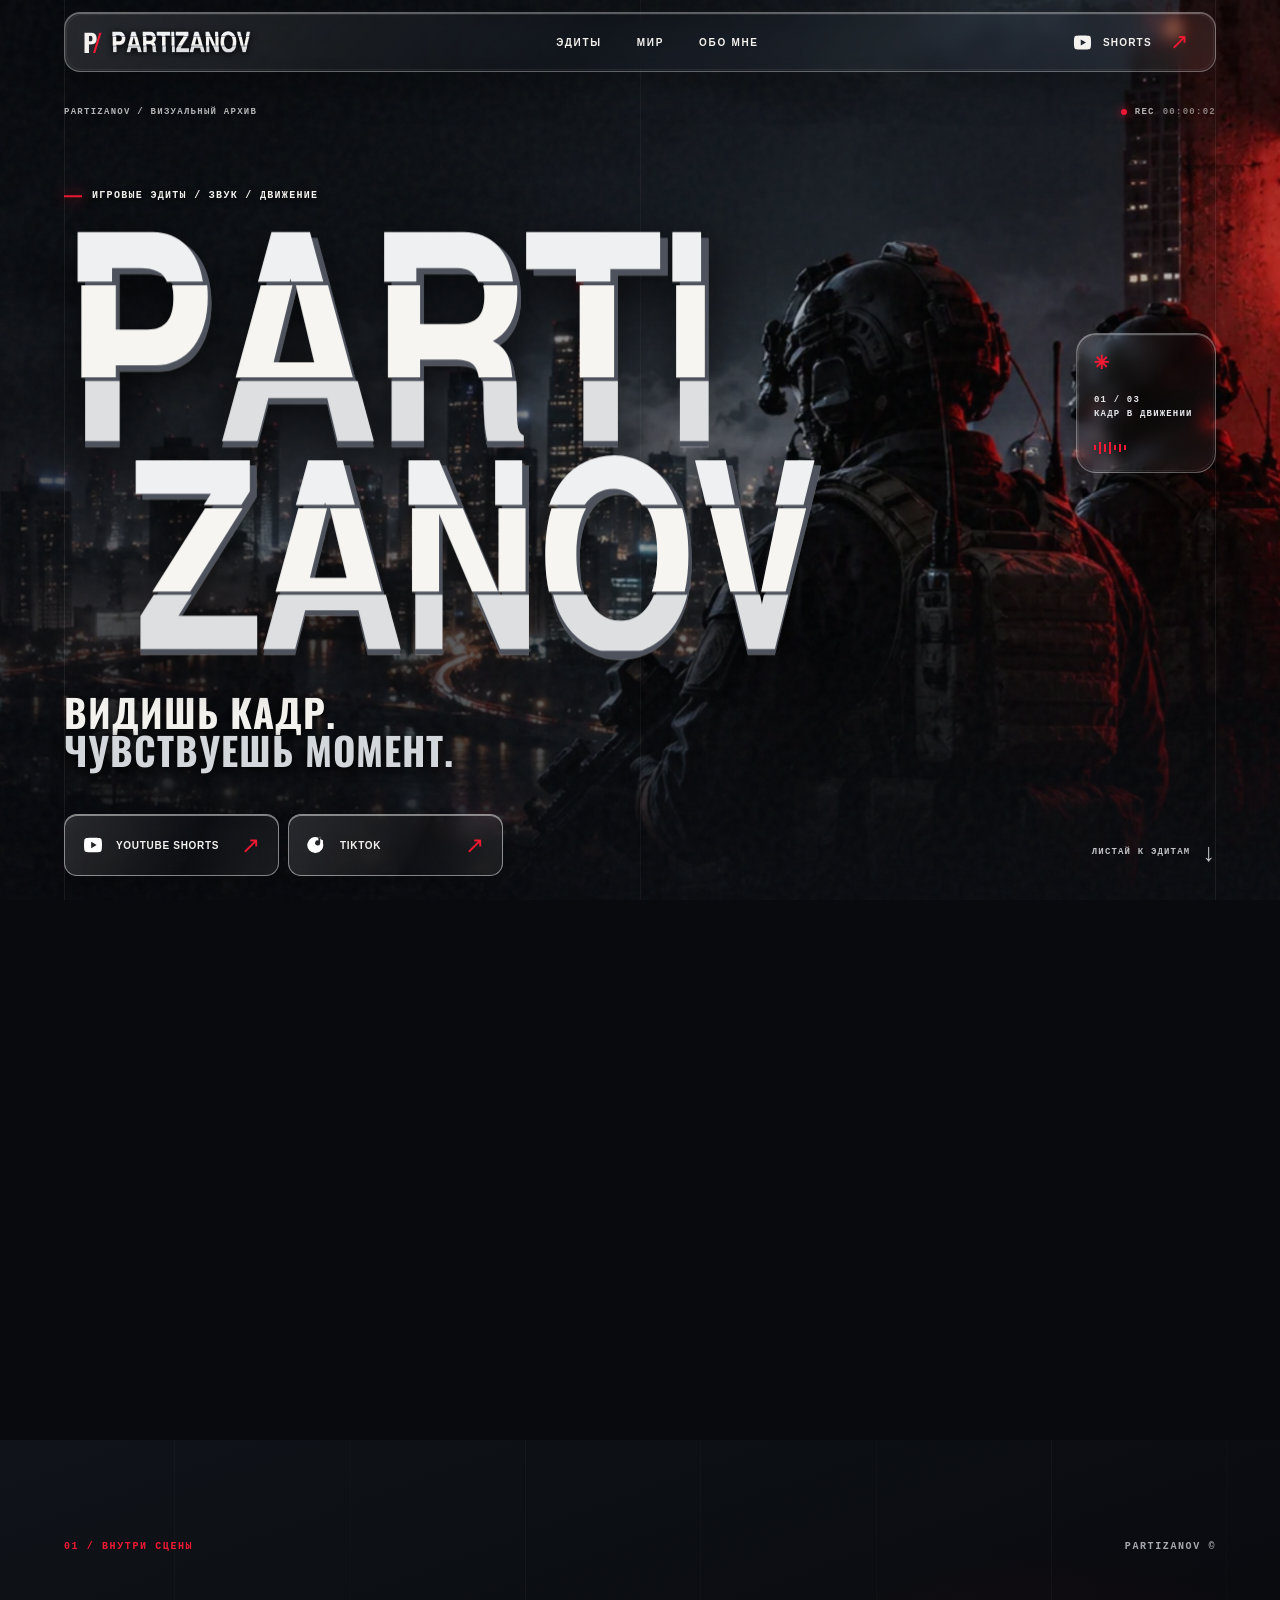
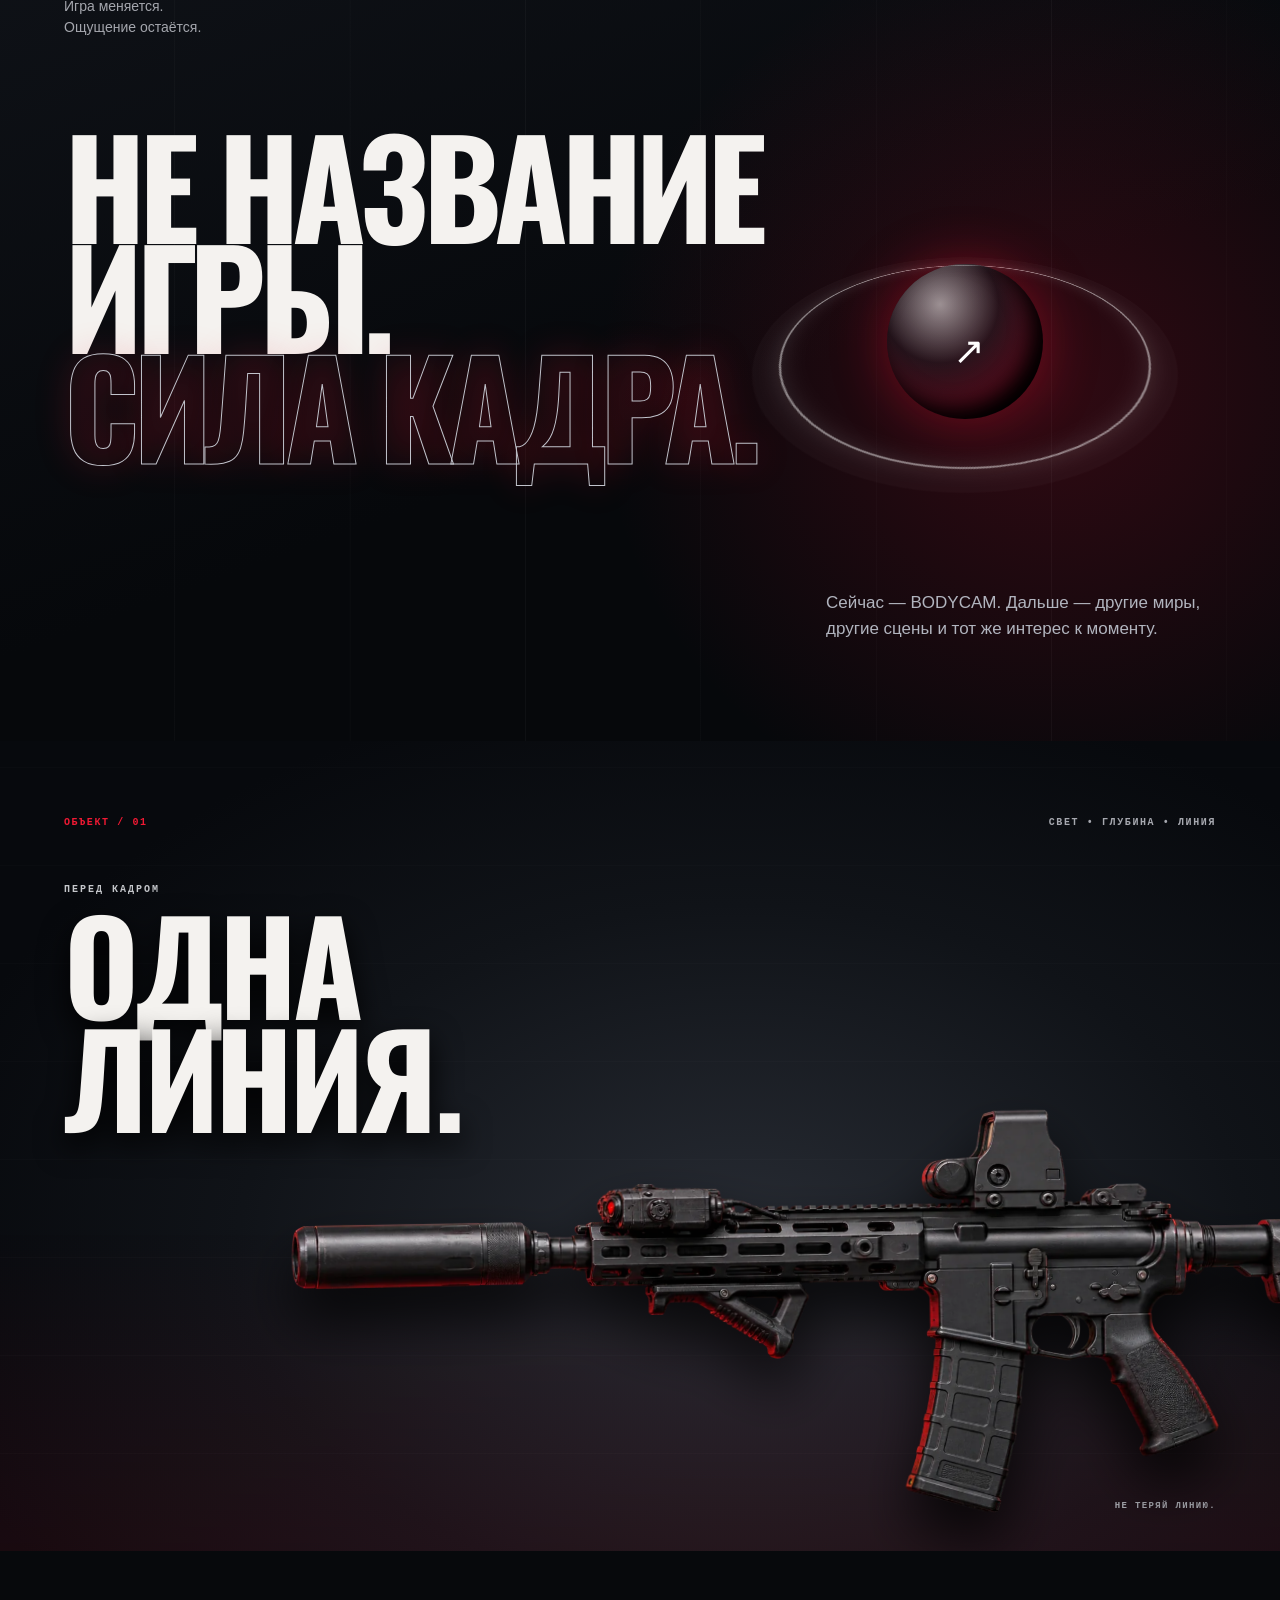
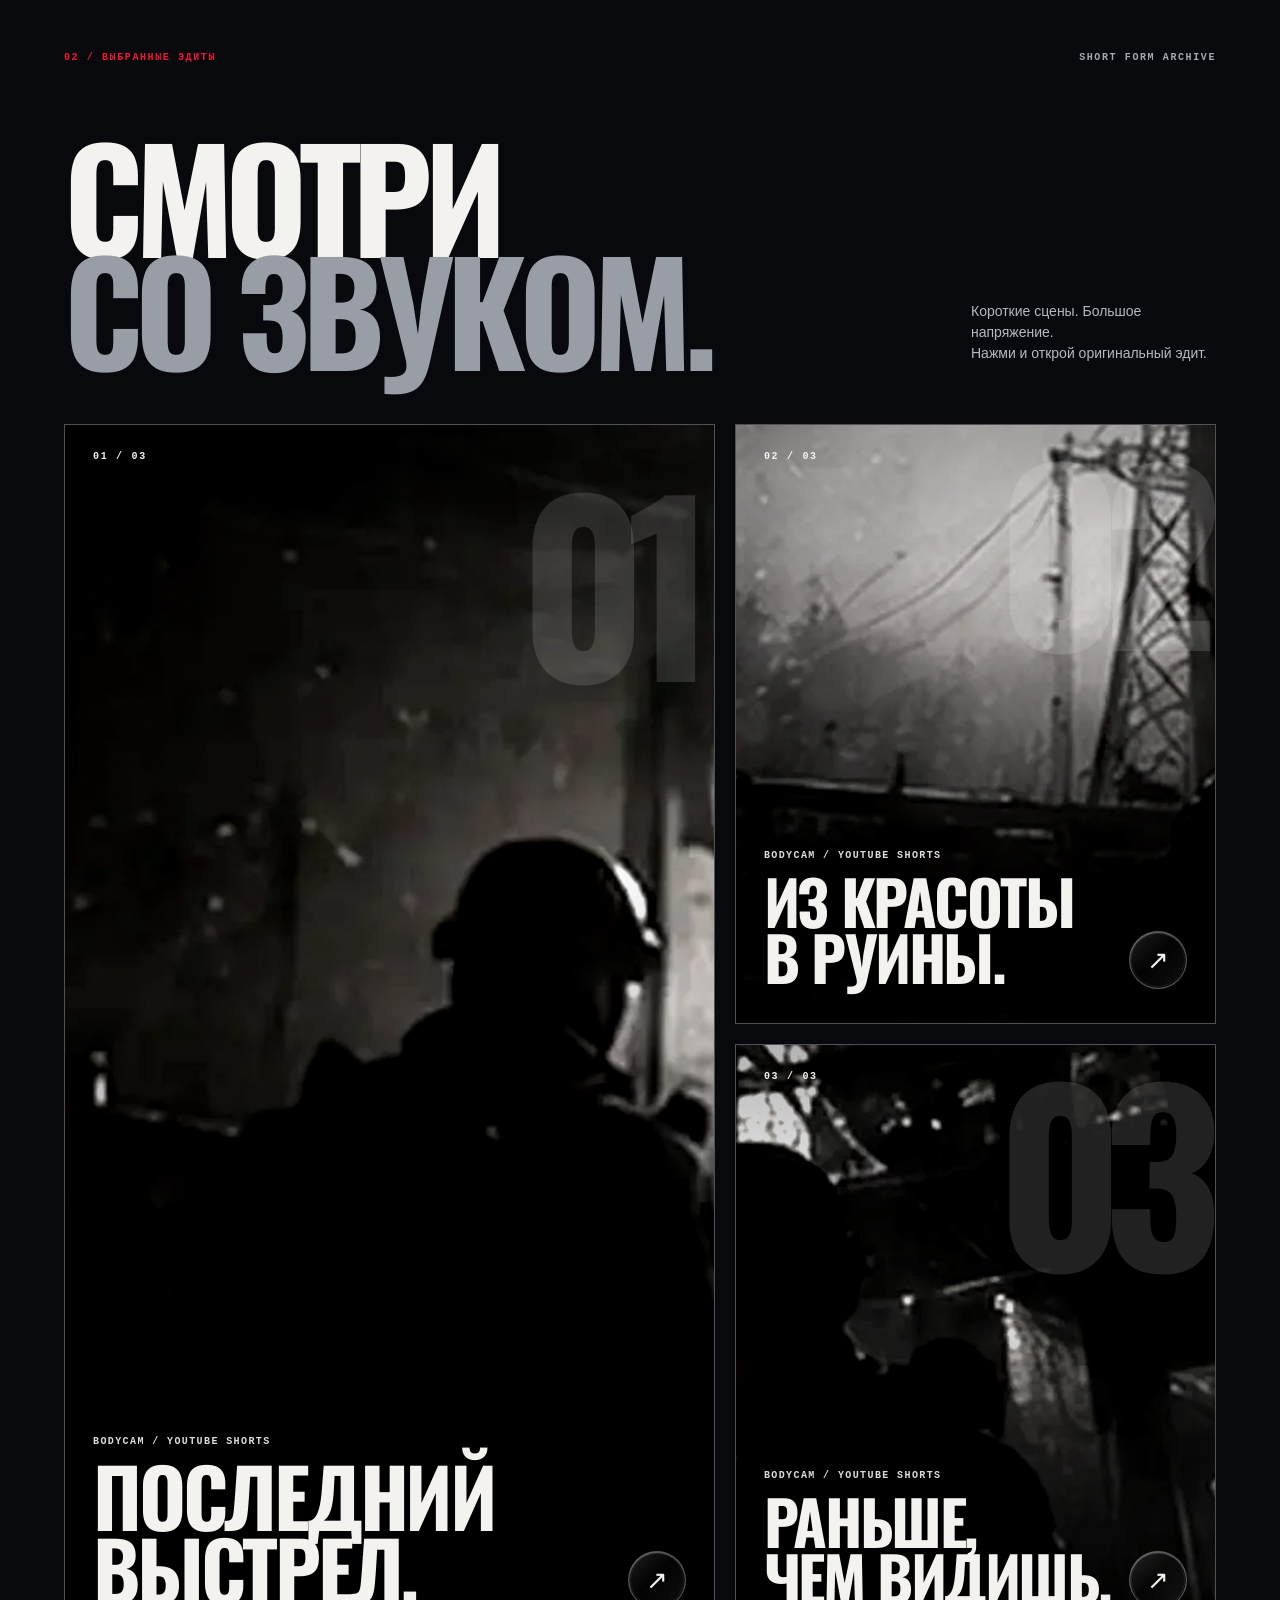
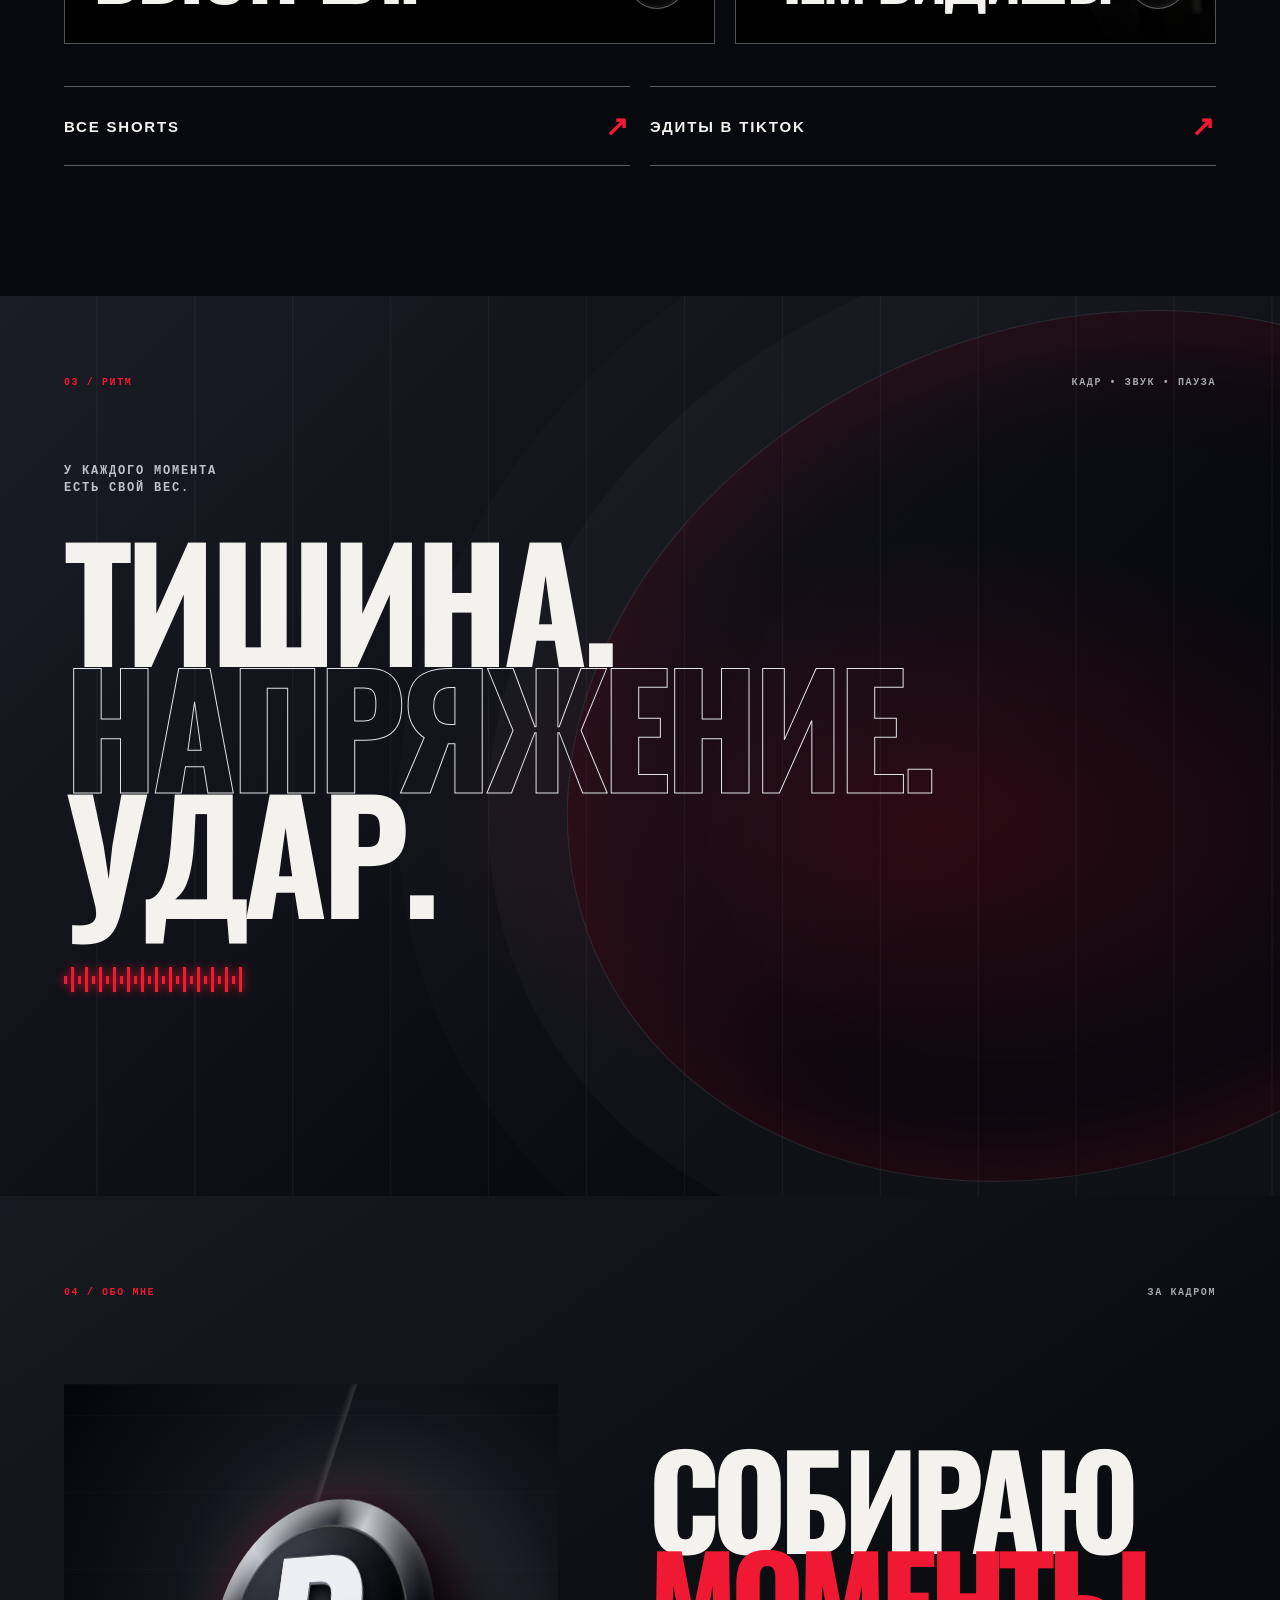
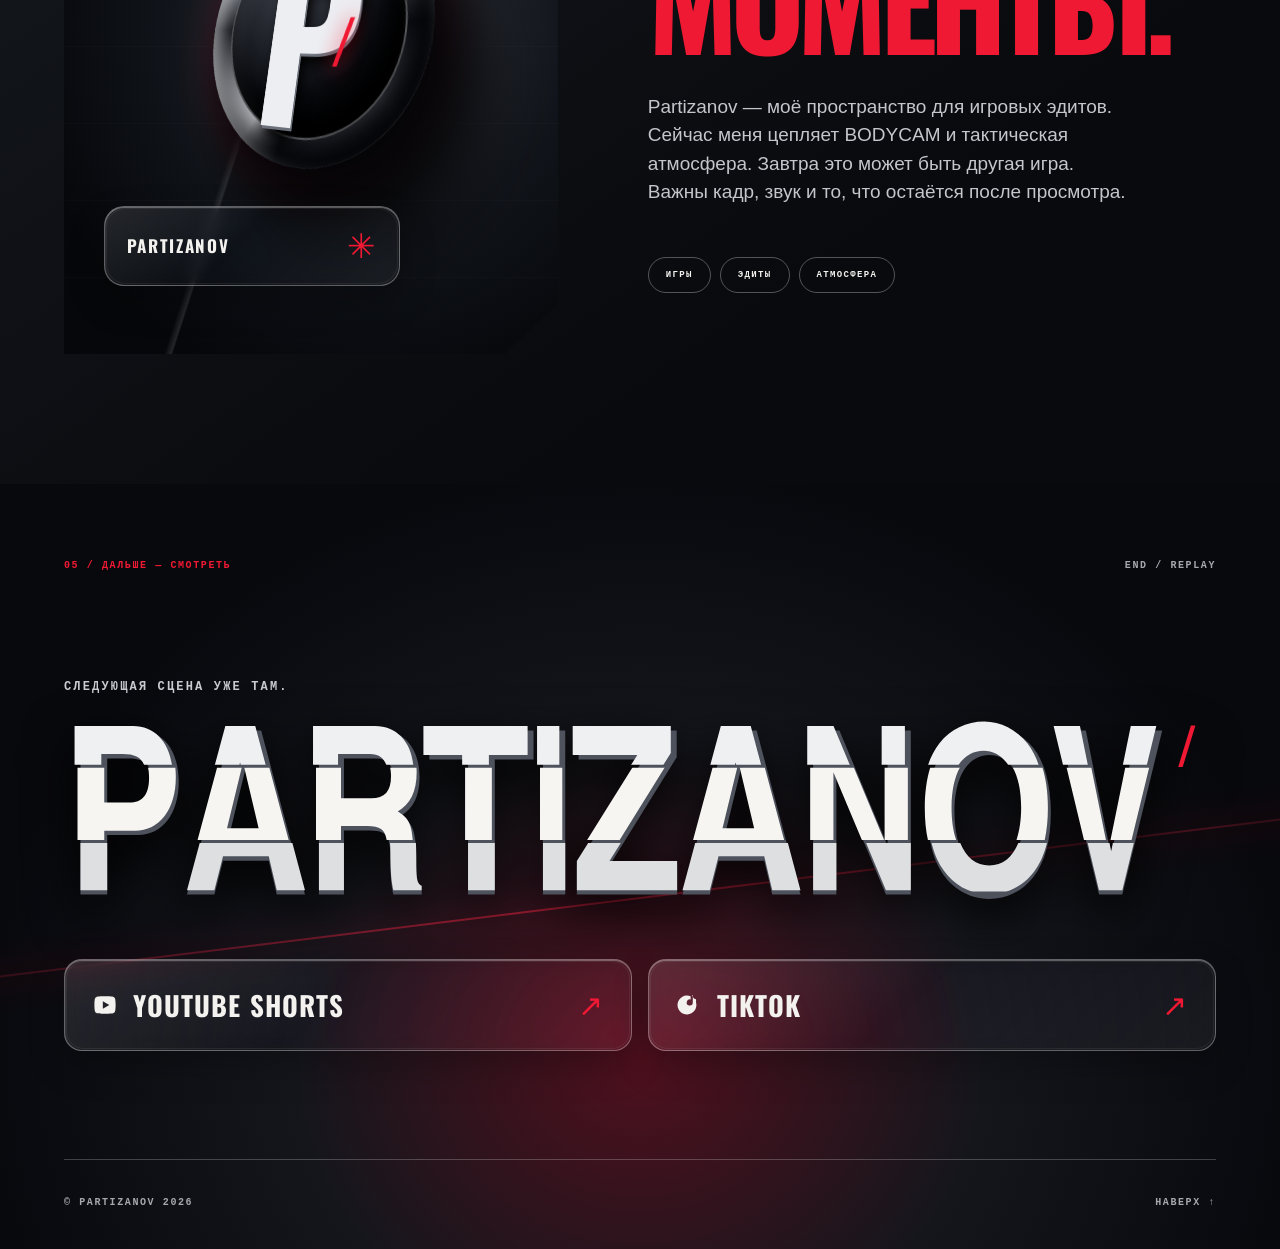
==== commit 3de4073f: "Integrate custom wordmark across site" ====
--- a/index.html
+++ b/index.html
@@ -11,13 +11,13 @@
 <title>PARTIZANOV — ИГРОВЫЕ ЭДИТЫ</title><link rel="stylesheet" href="/style.css"><script src="/script.js" defer></script></head>
 <body>
 <a class="skip" href="#works">К эдитам</a><div class="page-progress" aria-hidden="true"><span></span></div><div class="cursor-lens" aria-hidden="true"><i></i></div>
-<header class="nav glass-shell"><a class="nav-brand" href="#top" aria-label="Partizanov — наверх"><span class="brand-mark">P<span>/</span></span><span>PARTIZANOV</span></a><nav class="nav-links" aria-label="Основная навигация"><a href="#works">ЭДИТЫ</a><a href="#world">МИР</a><a href="#about">ОБО МНЕ</a></nav><a class="nav-social" href="https://www.youtube.com/@PartizanovOper/shorts" target="_blank" rel="noopener noreferrer" aria-label="YouTube Shorts Partizanov"><svg viewBox="0 0 24 24" aria-hidden="true"><path d="M21.4 6.4a2.8 2.8 0 0 0-2-2C17.6 4 12 4 12 4s-5.6 0-7.4.4a2.8 2.8 0 0 0-2 2A29 29 0 0 0 2.2 12c0 1.9.1 3.8.4 5.6a2.8 2.8 0 0 0 2 2C6.4 20 12 20 12 20s5.6 0 7.4-.4a2.8 2.8 0 0 0 2-2c.3-1.8.4-3.7.4-5.6s-.1-3.8-.4-5.6ZM10 15.5v-7l6 3.5-6 3.5Z"/></svg><span>SHORTS</span><b>↗</b></a></header>
+<header class="nav glass-shell"><a class="nav-brand" href="#top" aria-label="Partizanov — наверх"><span class="brand-mark">P<span>/</span></span><img src="/assets/word-partizanov.svg" alt="" aria-hidden="true"></a><nav class="nav-links" aria-label="Основная навигация"><a href="#works">ЭДИТЫ</a><a href="#world">МИР</a><a href="#about">ОБО МНЕ</a></nav><a class="nav-social" href="https://www.youtube.com/@PartizanovOper/shorts" target="_blank" rel="noopener noreferrer" aria-label="YouTube Shorts Partizanov"><svg viewBox="0 0 24 24" aria-hidden="true"><path d="M21.4 6.4a2.8 2.8 0 0 0-2-2C17.6 4 12 4 12 4s-5.6 0-7.4.4a2.8 2.8 0 0 0-2 2A29 29 0 0 0 2.2 12c0 1.9.1 3.8.4 5.6a2.8 2.8 0 0 0 2 2C6.4 20 12 20 12 20s5.6 0 7.4-.4a2.8 2.8 0 0 0 2-2c.3-1.8.4-3.7.4-5.6s-.1-3.8-.4-5.6ZM10 15.5v-7l6 3.5-6 3.5Z"/></svg><span>SHORTS</span><b>↗</b></a></header>
 <main id="top">
 <div class="act act-world" id="world">
 <div class="hero-track"><section class="hero" aria-labelledby="hero-title">
 <div class="hero-scene" aria-hidden="true"><div class="scene-photo"></div><div class="scene-depth"></div><div class="scene-grain"></div></div><div class="hero-grid" aria-hidden="true"></div>
 <div class="hero-meta" aria-hidden="true"><span>PARTIZANOV / ВИЗУАЛЬНЫЙ АРХИВ</span><span class="rec"><i></i> REC <span class="timecode">00:00:00</span></span></div>
-<div class="hero-copy"><div class="eyebrow"><span class="red-pip"></span>ИГРОВЫЕ ЭДИТЫ / ЗВУК / ДВИЖЕНИЕ</div><h1 class="hero-wordmark" id="hero-title" aria-label="PARTIZANOV"><span class="word-line" data-text="PARTI">PARTI</span><span class="word-line word-second" data-text="ZANOV">ZANOV</span></h1><p class="hero-statement">ВИДИШЬ КАДР.<br><em>ЧУВСТВУЕШЬ МОМЕНТ.</em></p></div>
+<div class="hero-copy"><div class="eyebrow"><span class="red-pip"></span>ИГРОВЫЕ ЭДИТЫ / ЗВУК / ДВИЖЕНИЕ</div><h1 class="hero-wordmark" id="hero-title" aria-label="PARTIZANOV"><span class="word-line"><img src="/assets/word-parti.svg" alt="" aria-hidden="true" fetchpriority="high"></span><span class="word-line word-second"><img src="/assets/word-zanov.svg" alt="" aria-hidden="true" fetchpriority="high"></span></h1><p class="hero-statement">ВИДИШЬ КАДР.<br><em>ЧУВСТВУЕШЬ МОМЕНТ.</em></p></div>
 <div class="title-scan" aria-hidden="true"></div>
 <div class="glass-spec glass-shell" aria-hidden="true"><span class="spec-cross">✳</span><span>01 / 03<br>КАДР В ДВИЖЕНИИ</span><span class="spec-wave"><i></i><i></i><i></i><i></i><i></i><i></i><i></i></span></div>
 <div class="hero-footer"><div class="hero-platforms"><a class="glass-link" href="https://www.youtube.com/@PartizanovOper/shorts" target="_blank" rel="noopener noreferrer"><svg viewBox="0 0 24 24" aria-hidden="true"><path d="M21.4 6.4a2.8 2.8 0 0 0-2-2C17.6 4 12 4 12 4s-5.6 0-7.4.4a2.8 2.8 0 0 0-2 2A29 29 0 0 0 2.2 12c0 1.9.1 3.8.4 5.6a2.8 2.8 0 0 0 2 2C6.4 20 12 20 12 20s5.6 0 7.4-.4a2.8 2.8 0 0 0 2-2c.3-1.8.4-3.7.4-5.6s-.1-3.8-.4-5.6ZM10 15.5v-7l6 3.5-6 3.5Z"/></svg><span>YOUTUBE SHORTS</span><b>↗</b></a><a class="glass-link" href="https://www.tiktok.com/@operpartizanov?_r=1&_t=ZS-9A1yUT9yCQ6" target="_blank" rel="noopener noreferrer"><svg viewBox="0 0 24 24" aria-hidden="true"><path d="M14.8 3c.4 2 1.6 3.2 3.7 3.7v3a8.7 8.7 0 1 1-5-5.7v3a2.8 2.8 0 1 0 2 2.7V3h3Z"/></svg><span>TIKTOK</span><b>↗</b></a></div><a class="scroll-cue" href="#works"><span>ЛИСТАЙ К ЭДИТАМ</span><i>↓</i></a></div><div class="hero-cut" aria-hidden="true"><span>СИГНАЛ / 01</span></div>
@@ -33,5 +33,5 @@
 <section class="rhythm" aria-labelledby="rhythm-title"><div class="rhythm-backdrop" aria-hidden="true"></div><div class="section-rail"><span>03 / РИТМ</span><span>КАДР • ЗВУК • ПАУЗА</span></div><div class="rhythm-body"><p class="rhythm-pre">У КАЖДОГО МОМЕНТА<br>ЕСТЬ СВОЙ ВЕС.</p><h2 id="rhythm-title">ТИШИНА.<br><span>НАПРЯЖЕНИЕ.</span><br>УДАР.</h2><div class="rhythm-meter" aria-hidden="true"></div></div></section>
 </div><div class="act act-persona">
 <section class="about" id="about" aria-labelledby="about-title"><div class="section-rail"><span>04 / ОБО МНЕ</span><span>ЗА КАДРОМ</span></div><div class="about-layout"><div class="about-visual" aria-hidden="true"><div class="about-object"><div class="object-halo"></div><div class="object-face"><span>P</span><i>/</i></div></div><div class="about-lens glass-shell"><span>PARTIZANOV</span><i>✳</i></div></div><div class="about-copy"><h2 id="about-title">СОБИРАЮ<br><span>МОМЕНТЫ.</span></h2><p>Partizanov — моё пространство для игровых эдитов. Сейчас меня цепляет BODYCAM и тактическая атмосфера. Завтра это может быть другая игра. Важны кадр, звук и то, что остаётся после просмотра.</p><div class="about-tags"><span>ИГРЫ</span><span>ЭДИТЫ</span><span>АТМОСФЕРА</span></div></div></div></section>
-<section class="finale" aria-labelledby="finale-title"><div class="finale-light" aria-hidden="true"></div><div class="section-rail"><span>05 / ДАЛЬШЕ — СМОТРЕТЬ</span><span>END / REPLAY</span></div><p class="finale-kicker">СЛЕДУЮЩАЯ СЦЕНА УЖЕ ТАМ.</p><h2 id="finale-title">PARTIZANOV<span> /</span></h2><div class="finale-links"><a class="glass-shell" href="https://www.youtube.com/@PartizanovOper/shorts" target="_blank" rel="noopener noreferrer"><svg viewBox="0 0 24 24" aria-hidden="true"><path d="M21.4 6.4a2.8 2.8 0 0 0-2-2C17.6 4 12 4 12 4s-5.6 0-7.4.4a2.8 2.8 0 0 0-2 2A29 29 0 0 0 2.2 12c0 1.9.1 3.8.4 5.6a2.8 2.8 0 0 0 2 2C6.4 20 12 20 12 20s5.6 0 7.4-.4a2.8 2.8 0 0 0 2-2c.3-1.8.4-3.7.4-5.6s-.1-3.8-.4-5.6ZM10 15.5v-7l6 3.5-6 3.5Z"/></svg><span>YOUTUBE SHORTS</span><b>↗</b></a><a class="glass-shell" href="https://www.tiktok.com/@operpartizanov?_r=1&_t=ZS-9A1yUT9yCQ6" target="_blank" rel="noopener noreferrer"><svg viewBox="0 0 24 24" aria-hidden="true"><path d="M14.8 3c.4 2 1.6 3.2 3.7 3.7v3a8.7 8.7 0 1 1-5-5.7v3a2.8 2.8 0 1 0 2 2.7V3h3Z"/></svg><span>TIKTOK</span><b>↗</b></a></div><footer><span>© PARTIZANOV 2026</span><a href="#top">НАВЕРХ ↑</a></footer></section>
+<section class="finale" aria-labelledby="finale-title"><div class="finale-light" aria-hidden="true"></div><div class="section-rail"><span>05 / ДАЛЬШЕ — СМОТРЕТЬ</span><span>END / REPLAY</span></div><p class="finale-kicker">СЛЕДУЮЩАЯ СЦЕНА УЖЕ ТАМ.</p><h2 id="finale-title" aria-label="PARTIZANOV"><img src="/assets/word-partizanov.svg" alt="" aria-hidden="true" loading="lazy"><span> /</span></h2><div class="finale-links"><a class="glass-shell" href="https://www.youtube.com/@PartizanovOper/shorts" target="_blank" rel="noopener noreferrer"><svg viewBox="0 0 24 24" aria-hidden="true"><path d="M21.4 6.4a2.8 2.8 0 0 0-2-2C17.6 4 12 4 12 4s-5.6 0-7.4.4a2.8 2.8 0 0 0-2 2A29 29 0 0 0 2.2 12c0 1.9.1 3.8.4 5.6a2.8 2.8 0 0 0 2 2C6.4 20 12 20 12 20s5.6 0 7.4-.4a2.8 2.8 0 0 0 2-2c.3-1.8.4-3.7.4-5.6s-.1-3.8-.4-5.6ZM10 15.5v-7l6 3.5-6 3.5Z"/></svg><span>YOUTUBE SHORTS</span><b>↗</b></a><a class="glass-shell" href="https://www.tiktok.com/@operpartizanov?_r=1&_t=ZS-9A1yUT9yCQ6" target="_blank" rel="noopener noreferrer"><svg viewBox="0 0 24 24" aria-hidden="true"><path d="M14.8 3c.4 2 1.6 3.2 3.7 3.7v3a8.7 8.7 0 1 1-5-5.7v3a2.8 2.8 0 1 0 2 2.7V3h3Z"/></svg><span>TIKTOK</span><b>↗</b></a></div><footer><span>© PARTIZANOV 2026</span><a href="#top">НАВЕРХ ↑</a></footer></section>
 </div></main></body></html>
--- a/style.css
+++ b/style.css
@@ -4,10 +4,11 @@
 *{box-sizing:border-box}html{scroll-behavior:smooth;scroll-padding-top:90px;background:var(--bg)}body{margin:0;overflow-x:clip;color:var(--white);background:var(--bg);font-family:Arial,Helvetica,sans-serif;-webkit-font-smoothing:antialiased}a{color:inherit;text-decoration:none}button,a{-webkit-tap-highlight-color:transparent}a:focus-visible{outline:2px solid #ff4860;outline-offset:5px}.skip{position:fixed;left:15px;top:-80px;z-index:1000;padding:12px;background:white;color:#000}.skip:focus{top:15px}.page-progress{position:fixed;top:0;left:0;right:0;height:2px;z-index:110;pointer-events:none}.page-progress span{display:block;height:100%;width:var(--page-progress,0%);background:var(--red);box-shadow:0 0 12px #ff304f}
 .glass-shell{position:relative;border:1px solid rgba(255,255,255,.32);background:linear-gradient(135deg,rgba(255,255,255,.12),rgba(255,255,255,.012) 45%,rgba(255,255,255,.06));box-shadow:inset 0 1px rgba(255,255,255,.3),inset 1px 0 rgba(255,255,255,.08),0 15px 35px rgba(0,0,0,.26);-webkit-backdrop-filter:blur(7px) saturate(1.35);backdrop-filter:blur(7px) saturate(1.35)}
 .glass-shell:after{content:"";position:absolute;inset:1px;border:1px solid rgba(255,255,255,.065);border-radius:inherit;pointer-events:none}
-.nav{position:fixed;z-index:100;left:var(--pad);right:var(--pad);top:max(12px,env(safe-area-inset-top));height:60px;padding:0 18px;display:flex;align-items:center;justify-content:space-between;border-radius:16px;transition:transform .4s,background .4s}.nav.is-hidden{transform:translateY(-120px)}.nav-brand{display:flex;align-items:center;gap:12px;font-size:11px;letter-spacing:.24em;font-weight:800}.brand-mark{font:700 25px/.8 Archive,Arial,sans-serif;letter-spacing:-.14em}.brand-mark span{color:var(--red)}.nav-links{display:flex;gap:35px;font:700 10px Arial,sans-serif;letter-spacing:.17em}.nav-links a{min-height:44px;display:grid;place-items:center;transition:color .2s}.nav-links a:hover{color:var(--red)}.nav-social{display:flex;align-items:center;gap:10px;min-height:44px;padding:0 8px;font-size:10px;font-weight:800;letter-spacing:.12em}.nav-social svg{width:21px;height:21px;fill:currentColor}.nav-social b{font:400 22px Arial,sans-serif;margin-left:8px;color:var(--red)}
+.nav{position:fixed;z-index:100;left:var(--pad);right:var(--pad);top:max(12px,env(safe-area-inset-top));height:60px;padding:0 18px;display:flex;align-items:center;justify-content:space-between;border-radius:16px;transition:transform .4s,background .4s}.nav.is-hidden{transform:translateY(-120px)}.nav-brand{display:flex;align-items:center;gap:12px}.nav-brand img{display:block;width:140px;height:auto;filter:drop-shadow(0 1px 3px #000)}.brand-mark{font:700 25px/.8 Archive,Arial,sans-serif;letter-spacing:-.14em}.brand-mark span{color:var(--red)}.nav-links{display:flex;gap:35px;font:700 10px Arial,sans-serif;letter-spacing:.17em}.nav-links a{min-height:44px;display:grid;place-items:center;transition:color .2s}.nav-links a:hover{color:var(--red)}.nav-social{display:flex;align-items:center;gap:10px;min-height:44px;padding:0 8px;font-size:10px;font-weight:800;letter-spacing:.12em}.nav-social svg{width:21px;height:21px;fill:currentColor}.nav-social b{font:400 22px Arial,sans-serif;margin-left:8px;color:var(--red)}
 .hero-track{height:160svh}.hero{position:sticky;top:0;height:100svh;min-height:560px;isolation:isolate;overflow:hidden;background:#05070b}.hero-scene{position:absolute;inset:0;z-index:-3;overflow:hidden}.scene-photo{position:absolute;inset:0;background:url('/assets/night-operators.webp') 61% 50%/cover no-repeat;transform:scale(calc(1.02 + var(--hero-p,0)*.09)) translateY(calc(var(--hero-p,0)*-1.5%));transform-origin:65% 65%;will-change:transform}.scene-depth{position:absolute;inset:0;background:linear-gradient(90deg,rgba(3,5,9,.64),rgba(3,5,9,.18) 54%,rgba(3,5,9,.1)),linear-gradient(0deg,#080a0e 0%,rgba(8,10,14,.7) 13%,transparent 42%,rgba(0,0,0,.25) 100%),radial-gradient(circle at 70% 65%,transparent 0 25%,rgba(0,0,0,.14) 70%)}.scene-grain{position:absolute;inset:0;opacity:.13;background-image:url("data:image/svg+xml,%3Csvg viewBox='0 0 180 180' xmlns='http://www.w3.org/2000/svg'%3E%3Cfilter id='n'%3E%3CfeTurbulence type='fractalNoise' baseFrequency='.58' numOctaves='3' stitchTiles='stitch'/%3E%3C/filter%3E%3Crect width='100%25' height='100%25' filter='url(%23n)' opacity='.32'/%3E%3C/svg%3E");mix-blend-mode:screen;pointer-events:none}.hero-grid{position:absolute;inset:0 var(--pad);border-left:1px solid rgba(255,255,255,.07);border-right:1px solid rgba(255,255,255,.07);pointer-events:none}.hero-grid:after{content:"";position:absolute;left:50%;top:0;bottom:0;border-left:1px solid rgba(255,255,255,.045)}
 .hero-meta{position:absolute;left:var(--pad);right:var(--pad);top:106px;display:flex;justify-content:space-between;gap:15px;color:rgba(255,255,255,.7);font:700 9px/1.4 monospace;letter-spacing:.14em}.rec{display:flex;align-items:center;gap:8px}.rec i{width:6px;height:6px;background:var(--red);border-radius:50%;box-shadow:0 0 10px var(--red);animation:blink 1.5s steps(1,end) infinite}.timecode{color:rgba(255,255,255,.48)}@keyframes blink{50%{opacity:.18}}
-.hero-copy{position:absolute;left:var(--pad);right:var(--pad);top:34%;transform:translateY(-20%) translateY(calc(var(--hero-p,0)*-55px));transform-origin:left center;z-index:3;opacity:calc(1 - var(--hero-p,0)*.35)}.eyebrow{display:flex;align-items:center;gap:10px;margin-bottom:22px;font:700 10px monospace;letter-spacing:.13em;text-shadow:0 2px 6px #000}.red-pip{width:18px;height:2px;background:var(--red);box-shadow:0 0 15px var(--red)}.hero-wordmark{display:flex;flex-direction:column;align-items:flex-start;width:max-content;max-width:100%;margin:0;font:700 clamp(120px,17.4vw,300px)/.72 Archive,'Arial Narrow',sans-serif;letter-spacing:-.075em;transform:skewX(-4deg);filter:drop-shadow(0 10px 20px #000)}.word-line{position:relative;display:block;white-space:nowrap;color:#f5f3ee;-webkit-text-stroke:1px rgba(255,255,255,.7);text-shadow:1px 2px #7e8590,2px 4px #3b3e49,3px 6px #171a20,5px 9px 18px rgba(0,0,0,.8);transform:translate3d(0,calc(var(--hero-p,0)*-22px),0);transition:filter .4s}.word-line:after{content:attr(data-text);position:absolute;left:0;top:0;color:transparent;-webkit-text-stroke:1px rgba(255,255,255,.48);transform:translate3d(3px,-3px,0);opacity:.65;pointer-events:none}.word-second{margin-left:.8em;transform:translate3d(calc(var(--hero-p,0)*36px),calc(var(--hero-p,0)*18px),0)}.hero-statement{font:700 clamp(23px,3vw,42px)/.98 Archive,Arial,sans-serif;letter-spacing:.025em;margin:34px 0 0;text-shadow:0 3px 12px #000}.hero-statement em{font-style:normal;color:#d3d6db}.title-scan{position:absolute;left:var(--pad);top:49%;width:42%;height:1px;background:linear-gradient(90deg,transparent,#ff304b,transparent);filter:drop-shadow(0 0 8px red);transform:scaleX(0);transform-origin:left;animation:titleScan 2.2s .5s ease-out both;z-index:4;pointer-events:none}@keyframes titleScan{38%{transform:scaleX(1)}100%{transform:scaleX(0);opacity:0}}
+.hero-copy{position:absolute;left:var(--pad);right:var(--pad);top:34%;transform:translateY(-20%) translateY(calc(var(--hero-p,0)*-55px));transform-origin:left center;z-index:3;opacity:calc(1 - var(--hero-p,0)*.35)}.eyebrow{display:flex;align-items:center;gap:10px;margin-bottom:22px;font:700 10px monospace;letter-spacing:.13em;text-shadow:0 2px 6px #000}.red-pip{width:18px;height:2px;background:var(--red);box-shadow:0 0 15px var(--red)}.hero-wordmark{display:block;width:min(760px,61vw);max-width:100%;margin:0;filter:drop-shadow(0 12px 24px rgba(0,0,0,.65))}.word-line{display:block;width:100%;transform:translate3d(0,calc(var(--hero-p,0)*-18px),0)}.word-line img{display:block;width:86%;height:auto}.word-second{margin-left:9%;transform:translate3d(calc(var(--hero-p,0)*30px),calc(var(--hero-p,0)*16px),0)}.word-second img{width:91%}.hero-wordmark img{filter:drop-shadow(0 1px 0 rgba(255,255,255,.28))}
+.hero-statement{font:700 clamp(23px,3vw,42px)/.98 Archive,Arial,sans-serif;letter-spacing:.025em;margin:34px 0 0;text-shadow:0 3px 12px #000}.hero-statement em{font-style:normal;color:#d3d6db}.title-scan{position:absolute;left:var(--pad);top:49%;width:42%;height:1px;background:linear-gradient(90deg,transparent,#ff304b,transparent);filter:drop-shadow(0 0 8px red);transform:scaleX(0);transform-origin:left;animation:titleScan 2.2s .5s ease-out both;z-index:4;pointer-events:none}@keyframes titleScan{38%{transform:scaleX(1)}100%{transform:scaleX(0);opacity:0}}
 .glass-spec{position:absolute;right:var(--pad);top:37%;width:140px;height:140px;border-radius:20px;display:flex;flex-direction:column;justify-content:space-between;padding:17px;transform:translateY(calc(var(--hero-p,0)*35px)) rotate(calc(var(--hero-p,0)*6deg));font:700 9px/1.5 monospace;letter-spacing:.13em;color:#e7e9ed}.spec-cross{font-size:24px;color:var(--red);line-height:1}.spec-wave{display:flex;align-items:center;gap:3px;height:15px}.spec-wave i{height:5px;width:2px;background:var(--red);animation:wave 1s ease-in-out infinite alternate}.spec-wave i:nth-child(2n){height:12px;animation-delay:.16s}.spec-wave i:nth-child(3n){height:8px;animation-delay:.35s}@keyframes wave{to{height:2px;opacity:.4}}
 .hero-footer{position:absolute;left:var(--pad);right:var(--pad);bottom:max(24px,calc(env(safe-area-inset-bottom) + 20px));display:flex;align-items:end;justify-content:space-between;z-index:5}.hero-platforms{display:flex;gap:9px}.glass-link{min-width:215px;height:62px;border-radius:13px;display:flex;align-items:center;gap:12px;padding:0 17px;border:1px solid rgba(255,255,255,.48);background:linear-gradient(115deg,rgba(255,255,255,.13),rgba(255,255,255,.01) 60%,rgba(255,255,255,.07));box-shadow:inset 0 1px rgba(255,255,255,.45),0 12px 30px rgba(0,0,0,.25);-webkit-backdrop-filter:blur(7px);backdrop-filter:blur(7px);font-size:10px;font-weight:800;letter-spacing:.07em;transition:transform .3s,background .3s,border-color .3s}.glass-link:hover{transform:translateY(-5px);border-color:#fff;background:rgba(255,255,255,.24)}.glass-link:active,.finale-links a:active{transform:scale(.96)}.glass-link svg{width:22px;height:22px;fill:#fff;flex:none}.glass-link b{margin-left:auto;font:400 23px Arial;color:var(--red)}.scroll-cue{display:flex;align-items:center;gap:12px;color:#c1c2c5;font:700 9px monospace;letter-spacing:.13em;min-height:48px}.scroll-cue i{font:400 25px Arial;animation:down 1.8s ease-in-out infinite}@keyframes down{50%{transform:translateY(7px)}}.hero-cut{position:absolute;inset:0;background:#db0d2b;transform:translateY(calc((1 - var(--cut-p,0))*101%));display:flex;align-items:center;justify-content:center;pointer-events:none;z-index:8;clip-path:polygon(0 0,100% 0,100% 100%,0 100%)}.hero-cut span{font:700 12px monospace;letter-spacing:.35em;color:white}
 .section-rail{display:flex;justify-content:space-between;gap:15px;font:700 10px/1.3 monospace;letter-spacing:.16em;color:#a6a8af}.section-rail span:first-child{color:var(--red)}.manifesto{position:relative;padding:100px var(--pad) 100px;min-height:95svh;background:radial-gradient(circle at 82% 61%,rgba(154,14,37,.29),transparent 38%),linear-gradient(160deg,#101319,#06080b 60%);overflow:hidden}.manifesto:before{content:"";position:absolute;inset:0;background:repeating-linear-gradient(90deg,transparent 0,transparent 13.6%,rgba(255,255,255,.035) 13.65%,transparent 13.7%);pointer-events:none}.manifesto-inner{position:relative;display:flex;align-items:center;min-height:68vh}.manifesto-small{position:absolute;top:7%;left:0;margin:0;color:#a4a6ad;font-size:14px;line-height:1.5}.manifesto h2{position:relative;z-index:2;margin:70px 0 0;font:700 clamp(78px,10.5vw,190px)/.82 Archive,Arial,sans-serif;letter-spacing:-.055em;transform:translateY(var(--reveal-y,0px))}.manifesto h2 span{color:transparent;-webkit-text-stroke:1px #c1c3cb;text-shadow:0 0 36px rgba(240,25,51,.2)}.manifesto-orbit{position:absolute;right:4%;top:30%;width:min(32vw,480px);aspect-ratio:1;perspective:600px}.orbit-ring{position:absolute;inset:6%;border:2px solid rgba(255,255,255,.5);border-radius:50%;box-shadow:inset 0 0 25px rgba(255,255,255,.12),0 0 25px rgba(255,255,255,.13),0 0 0 24px rgba(255,255,255,.025);transform:rotateX(58deg) rotateZ(calc(var(--orbit-turn,0deg)))}.orbit-core{position:absolute;inset:31%;border-radius:50%;background:radial-gradient(circle at 34% 26%,rgba(255,255,255,.55),rgba(45,51,61,.25) 38%,rgba(113,9,31,.65) 75%,#07090e);box-shadow:0 0 55px rgba(255,17,51,.38),inset -12px -12px 20px #000}.manifesto-orbit span{position:absolute;top:47%;left:47%;font-size:38px;color:white}.manifesto-note{position:relative;max-width:390px;margin:25px 0 0 auto;color:#b1b4be;font-size:17px;line-height:1.5}
@@ -15,20 +16,20 @@
 .works{padding:100px var(--pad) 130px;background:#07090c}.works-heading{display:flex;align-items:end;justify-content:space-between;gap:20px;margin:75px 0 60px}.works-heading h2{margin:0;font:700 clamp(88px,11vw,180px)/.8 Archive,Arial,sans-serif;letter-spacing:-.06em}.works-heading h2 span{color:#999da5}.works-heading p{color:#b7b9c0;font-size:14px;line-height:1.5;max-width:245px;margin:0}.work-stack{display:grid;grid-template-columns:1.15fr .85fr;gap:20px}.work-card{position:relative;overflow:hidden;isolation:isolate;display:block;min-height:600px;border:1px solid rgba(255,255,255,.24);background:#191b20}.card-a{grid-row:span 2;min-height:1220px}.work-card img{position:absolute;inset:0;width:100%;height:100%;object-fit:cover;filter:contrast(1.14) saturate(.58);transition:transform .9s cubic-bezier(.2,.7,.2,1),filter .6s}.work-card:hover img{transform:scale(1.06);filter:contrast(1.13) saturate(.9)}.work-card:after{content:"";position:absolute;inset:0;background:linear-gradient(180deg,rgba(0,0,0,.3),transparent 35%,rgba(0,0,0,.8));z-index:0}.card-no,.card-copy,.card-arrow,.card-watermark,.card-beam{position:absolute;z-index:1}.card-no{top:26px;left:28px;font:700 10px monospace;letter-spacing:.17em}.card-watermark{top:5%;right:3%;font:700 clamp(130px,18vw,270px)/.8 Archive,Arial,sans-serif;letter-spacing:-.09em;color:rgba(255,255,255,.13);mix-blend-mode:screen}.card-copy{left:28px;bottom:35px}.card-copy small{display:block;margin-bottom:15px;font:700 10px monospace;letter-spacing:.14em;color:#ddd}.card-copy strong{font:700 clamp(61px,6.3vw,110px)/.82 Archive,Arial,sans-serif;letter-spacing:-.04em}.card-b .card-copy strong,.card-c .card-copy strong{font-size:clamp(55px,4.8vw,80px)}.card-arrow{right:28px;bottom:34px;width:58px;height:58px;border-radius:50%;display:grid;place-items:center;font-size:26px;transition:transform .3s,background .3s}.work-card:hover .card-arrow{transform:rotate(45deg);background:rgba(255,34,64,.65)}.card-beam{height:2px;width:110%;left:-110%;top:60%;background:linear-gradient(90deg,transparent,#ff3550,transparent);box-shadow:0 0 17px #ff173b;transform:rotate(-8deg);transition:left .8s}.work-card:hover .card-beam{left:100%}.archive-actions{display:grid;grid-template-columns:1fr 1fr;gap:20px;margin-top:42px}.archive-actions a{border-top:1px solid #5b5e65;border-bottom:1px solid #5b5e65;min-height:80px;display:flex;align-items:center;justify-content:space-between;font:700 15px Arial,sans-serif;letter-spacing:.12em}.archive-actions a span{color:var(--red);font-size:28px}
 .rhythm{position:relative;min-height:100svh;padding:80px var(--pad);overflow:hidden;background:#0f1117;isolation:isolate}.rhythm-backdrop{position:absolute;inset:0;z-index:-1;background:repeating-linear-gradient(90deg,transparent 0 7.5%,rgba(255,255,255,.035) 7.55% 7.6%,transparent 7.65%),radial-gradient(ellipse at 73% 59%,rgba(139,10,36,.28),transparent 38%),linear-gradient(135deg,#1b1d25,#08090d 72%)}.rhythm-backdrop:after{content:"";position:absolute;inset:9% -20% 9% 48%;border:1px solid rgba(255,255,255,.11);border-radius:50%;box-shadow:0 0 0 70px rgba(255,255,255,.018),0 0 0 150px rgba(255,255,255,.012),inset 0 0 120px rgba(238,14,54,.18);transform:rotate(-23deg) scale(var(--rhythm-scale,1));transition:transform .15s linear}.rhythm-body{min-height:75vh;display:flex;flex-direction:column;justify-content:center}.rhythm-pre{font:700 12px/1.4 monospace;letter-spacing:.15em;color:#bfc2cb;margin-bottom:38px}.rhythm h2{font:700 clamp(80px,12vw,195px)/.82 Archive,Arial,sans-serif;letter-spacing:-.04em;margin:0}.rhythm h2 span{color:transparent;-webkit-text-stroke:1px #e1e3e6}.rhythm-meter{display:flex;align-items:center;gap:4px;height:45px;max-width:360px;margin-top:45px}.rhythm-meter i{width:3px;height:var(--h,12px);background:var(--red);box-shadow:0 0 8px var(--red);animation:meter 1.2s ease-in-out infinite alternate;animation-delay:var(--delay,0s)}@keyframes meter{to{height:4px;opacity:.5}}
 .about{padding:90px var(--pad) 130px;background:linear-gradient(145deg,#171a20,#080a0d 70%);overflow:hidden}.about-layout{display:grid;grid-template-columns:1fr 1.15fr;gap:7vw;align-items:center;margin-top:85px}.about-visual{min-height:570px;position:relative;overflow:hidden;background:radial-gradient(ellipse at 62% 42%,#383b45,#11141a 46%,#05070a 82%);clip-path:polygon(0 0,100% 0,100% 91%,89% 100%,0 100%)}.about-visual:before{content:"";position:absolute;inset:0;background:linear-gradient(108deg,transparent 42%,rgba(255,255,255,.12) 43%,transparent 43.3%),repeating-linear-gradient(0deg,transparent 0 76px,rgba(255,255,255,.035) 77px);pointer-events:none}.about-object{position:absolute;width:60%;aspect-ratio:1;left:20%;top:17%;transform:perspective(700px) rotateY(calc(-26deg + var(--object-turn,0deg))) rotateX(12deg);filter:drop-shadow(30px 40px 28px rgba(0,0,0,.8));will-change:transform}.object-halo{position:absolute;inset:4%;border-radius:50%;background:conic-gradient(from 25deg,#d4d6dd,#111319 17%,#767b86 28%,#15171d 46%,#d5d7db 52%,#16181e 68%,#aeb2bc 80%,#25272e 95%,#d4d6dd);box-shadow:inset 12px 12px 20px rgba(255,255,255,.45),inset -25px -25px 35px #030407,20px 20px 40px #030407,0 0 60px rgba(244,15,51,.2)}.object-face{position:absolute;inset:13%;border-radius:50%;display:grid;place-items:center;background:radial-gradient(circle at 36% 26%,#3e424c,#0a0c11 58%,#020304);border:2px solid rgba(255,255,255,.28);box-shadow:inset 12px 14px 25px rgba(255,255,255,.07),inset -18px -25px 30px #000}.object-face span{font:700 clamp(120px,17vw,260px)/1 Archive,Arial,sans-serif;color:#eceef2;text-shadow:2px 3px #6b707a,7px 10px 15px #000}.object-face i{position:absolute;right:25%;bottom:25%;font:700 60px Archive,Arial;color:var(--red);text-shadow:0 0 22px var(--red)}.about-lens{position:absolute;bottom:12%;left:8%;width:60%;height:80px;border-radius:20px;display:flex;align-items:center;justify-content:space-between;padding:0 22px;font:700 17px Archive,Arial,sans-serif;letter-spacing:.1em}.about-lens i{font:normal 34px Arial;color:var(--red)}.about-copy h2{font:700 clamp(85px,10vw,165px)/.79 Archive,Arial,sans-serif;letter-spacing:-.06em;margin:0 0 45px}.about-copy h2 span{color:var(--red)}.about-copy p{max-width:480px;color:#c4c6cc;font-size:19px;line-height:1.5;margin:0}.about-tags{display:flex;flex-wrap:wrap;gap:9px;margin-top:50px}.about-tags span{border:1px solid rgba(255,255,255,.3);border-radius:100px;padding:12px 17px;font:700 9px monospace;letter-spacing:.15em}
-.finale{position:relative;min-height:85svh;display:flex;flex-direction:column;padding:75px var(--pad) 25px;background:radial-gradient(ellipse at 50% 75%,#50101e,#15161c 38%,#08090d 73%);overflow:hidden}.finale-light{position:absolute;left:-20%;right:-20%;top:54%;height:2px;transform:rotate(-7deg);background:linear-gradient(90deg,transparent,#f72343,transparent);box-shadow:0 0 35px #ff0b3d;opacity:.65}.finale-kicker{margin:auto 0 25px;font:700 12px monospace;letter-spacing:.18em;color:#c9cbd0}.finale h2{position:relative;font:700 clamp(100px,17vw,300px)/.8 Archive,Arial,sans-serif;letter-spacing:-.075em;margin:0 0 60px;transform:skewX(-4deg);text-shadow:2px 4px #858993,4px 7px #323640,0 20px 25px #000}.finale h2 span{font:700 .12em Arial,sans-serif;vertical-align:top;letter-spacing:0;color:var(--red)}.finale-links{display:grid;grid-template-columns:1fr 1fr;gap:16px;margin-bottom:auto}.finale-links a{display:flex;align-items:center;gap:15px;min-height:92px;padding:0 27px;border-radius:18px;font:700 27px Archive,Arial,sans-serif;letter-spacing:.04em;transition:transform .3s,background .3s}.finale-links a:hover{transform:translateY(-5px);background:rgba(255,255,255,.2)}.finale-links svg{width:26px;height:26px;fill:currentColor}.finale-links b{margin-left:auto;font:400 30px Arial;color:var(--red)}.finale footer{display:flex;justify-content:space-between;align-items:center;border-top:1px solid rgba(255,255,255,.22);padding-top:20px;font:700 10px monospace;letter-spacing:.16em;color:#a7a8af}.finale footer a{min-height:44px;display:grid;place-items:center}
+.finale{position:relative;min-height:85svh;display:flex;flex-direction:column;padding:75px var(--pad) 25px;background:radial-gradient(ellipse at 50% 75%,#50101e,#15161c 38%,#08090d 73%);overflow:hidden}.finale-light{position:absolute;left:-20%;right:-20%;top:54%;height:2px;transform:rotate(-7deg);background:linear-gradient(90deg,transparent,#f72343,transparent);box-shadow:0 0 35px #ff0b3d;opacity:.65}.finale-kicker{margin:auto 0 25px;font:700 12px monospace;letter-spacing:.18em;color:#c9cbd0}.finale h2{position:relative;display:flex;align-items:flex-start;gap:12px;margin:0 0 60px;filter:drop-shadow(0 16px 25px #000)}.finale h2 img{display:block;width:min(100%,1100px);height:auto}.finale h2 span{font:700 clamp(25px,4vw,55px)/1 Archive,Arial,sans-serif;color:var(--red)}.finale-links{display:grid;grid-template-columns:1fr 1fr;gap:16px;margin-bottom:auto}.finale-links a{display:flex;align-items:center;gap:15px;min-height:92px;padding:0 27px;border-radius:18px;font:700 27px Archive,Arial,sans-serif;letter-spacing:.04em;transition:transform .3s,background .3s}.finale-links a:hover{transform:translateY(-5px);background:rgba(255,255,255,.2)}.finale-links svg{width:26px;height:26px;fill:currentColor}.finale-links b{margin-left:auto;font:400 30px Arial;color:var(--red)}.finale footer{display:flex;justify-content:space-between;align-items:center;border-top:1px solid rgba(255,255,255,.22);padding-top:20px;font:700 10px monospace;letter-spacing:.16em;color:#a7a8af}.finale footer a{min-height:44px;display:grid;place-items:center}
 .cursor-lens{display:none}
 .motion .word-line{clip-path:inset(0 105% 0 0)}.motion.is-ready .word-line{animation:wordEnter 1.05s cubic-bezier(.16,.85,.25,1) .12s both}.motion.is-ready .word-second{animation-delay:.33s}@keyframes wordEnter{from{clip-path:inset(0 105% 0 0);filter:blur(8px)}to{clip-path:inset(0 0 0 0);filter:blur(0)}}
 .motion .reveal{opacity:0;translate:0 55px;transition:opacity .85s ease,translate .95s cubic-bezier(.17,.75,.22,1)}.motion .reveal.in{opacity:1;translate:0 0}.motion .work-card.reveal{opacity:1;translate:0 28px;transition:translate .7s cubic-bezier(.17,.75,.22,1)}.motion .work-card.reveal.in{translate:0 0}.work-card img{transform:scale(var(--card-scale,1.08)) translateY(var(--card-y,0px))}.work-card:hover img{transform:scale(calc(var(--card-scale,1.08) + .035)) translateY(var(--card-y,0px))}
 @media(max-width:800px){
-:root{--pad:20px}.nav{left:12px;right:12px;height:54px;padding:0 13px;border-radius:15px}.nav-brand{gap:7px;font-size:10px;letter-spacing:.15em}.nav-links{display:none}.nav-social{font-size:9px;gap:7px}.nav-social svg{width:20px;height:20px}.nav-social b{margin-left:2px;font-size:19px}
-.hero-track{height:145svh}.hero{min-height:0;height:100svh}.scene-photo{background-position:60% 50%;transform-origin:68% 68%}.scene-depth{background:linear-gradient(0deg,#080a0e 0%,rgba(8,10,14,.78) 9%,rgba(8,10,14,.1) 34%,transparent 67%,rgba(0,0,0,.35)),linear-gradient(90deg,rgba(0,0,0,.5),transparent 75%)}.hero-meta{top:max(86px,calc(env(safe-area-inset-top) + 76px));font-size:8px;letter-spacing:.08em}.hero-meta>span:first-child{max-width:160px}.hero-copy{top:27%;transform:translateY(calc(var(--hero-p,0)*-45px))}.eyebrow{font-size:8px;letter-spacing:.07em;margin-bottom:15px}.hero-wordmark{font-size:clamp(90px,26vw,130px);line-height:.75;letter-spacing:-.085em;-webkit-text-stroke:0}.word-second{margin-left:.48em}.hero-statement{font-size:clamp(20px,6vw,30px);margin-top:28px}.glass-spec{width:95px;height:95px;top:auto;bottom:23%;right:19px;padding:10px;border-radius:14px;font-size:7px}.spec-cross{font-size:17px}.spec-wave{display:none}.hero-footer{bottom:max(18px,calc(env(safe-area-inset-bottom) + 12px));display:block}.hero-platforms{display:grid;grid-template-columns:1fr 1fr;gap:8px}.glass-link{min-width:0;height:58px;padding:0 11px;gap:7px;font-size:9px;letter-spacing:0}.glass-link:active,.finale-links a:active{transform:scale(.96)}.glass-link svg{width:19px;height:19px}.glass-link b{font-size:18px}.scroll-cue{position:absolute;right:0;bottom:72px;font-size:8px}.scroll-cue i{font-size:20px}.title-scan{top:38%;width:80%}
+:root{--pad:20px}.nav{left:12px;right:12px;height:54px;padding:0 13px;border-radius:15px}.nav-brand{gap:7px}.nav-brand img{width:118px}.nav-links{display:none}.nav-social{font-size:9px;gap:7px}.nav-social svg{width:20px;height:20px}.nav-social b{margin-left:2px;font-size:19px}
+.hero-track{height:145svh}.hero{min-height:0;height:100svh}.scene-photo{background-position:60% 50%;transform-origin:68% 68%}.scene-depth{background:linear-gradient(0deg,#080a0e 0%,rgba(8,10,14,.78) 9%,rgba(8,10,14,.1) 34%,transparent 67%,rgba(0,0,0,.35)),linear-gradient(90deg,rgba(0,0,0,.5),transparent 75%)}.hero-meta{top:max(86px,calc(env(safe-area-inset-top) + 76px));font-size:8px;letter-spacing:.08em}.hero-meta>span:first-child{max-width:160px}.hero-copy{top:27%;transform:translateY(calc(var(--hero-p,0)*-45px))}.eyebrow{font-size:8px;letter-spacing:.07em;margin-bottom:15px}.hero-wordmark{width:100%}.word-second{margin-left:7%}.word-second img{width:93%}.hero-statement{font-size:clamp(20px,6vw,30px);margin-top:28px}.glass-spec{width:95px;height:95px;top:auto;bottom:23%;right:19px;padding:10px;border-radius:14px;font-size:7px}.spec-cross{font-size:17px}.spec-wave{display:none}.hero-footer{bottom:max(18px,calc(env(safe-area-inset-bottom) + 12px));display:block}.hero-platforms{display:grid;grid-template-columns:1fr 1fr;gap:8px}.glass-link{min-width:0;height:58px;padding:0 11px;gap:7px;font-size:9px;letter-spacing:0}.glass-link:active,.finale-links a:active{transform:scale(.96)}.glass-link svg{width:19px;height:19px}.glass-link b{font-size:18px}.scroll-cue{position:absolute;right:0;bottom:72px;font-size:8px}.scroll-cue i{font-size:20px}.title-scan{top:38%;width:80%}
 .manifesto{min-height:80svh;padding:85px var(--pad) 75px}.section-rail{font-size:8px;letter-spacing:.1em}.manifesto-inner{min-height:58vh;align-items:center}.manifesto-small{top:6%;font-size:12px}.manifesto h2{font-size:clamp(64px,16vw,110px);margin-top:80px;line-height:.84}.manifesto-orbit{width:62vw;right:-13%;top:26%;opacity:.6}.manifesto-note{font-size:14px;max-width:300px;margin-top:20px}
 .weapon{height:75svh;min-height:570px;padding:65px var(--pad)}.weapon-heading{margin-top:58px}.weapon-heading strong{font-size:clamp(66px,16vw,115px)}.weapon-rig{left:22%;top:47%;width:135vw}.weapon-beam{width:130vw}.weapon-caption{bottom:28px;left:var(--pad);right:var(--pad);font-size:8px}
 .works{padding:85px var(--pad) 100px}.works-heading{display:block;margin:50px 0 45px}.works-heading h2{font-size:clamp(72px,18vw,120px)}.works-heading p{font-size:13px;margin-top:22px}.work-stack{display:block}.work-card,.card-a{position:sticky;top:74px;width:100%;height:min(73svh,690px);min-height:480px;margin:0 0 18svh;border-radius:13px;box-shadow:0 -25px 70px #05070b}.card-b{top:87px}.card-c{top:100px;margin-bottom:0}.work-card img{object-position:center}.card-no{left:20px;top:18px;font-size:9px}.card-watermark{font-size:150px;top:9%}.card-copy{left:20px;bottom:27px}.card-copy small{font-size:8px}.card-copy strong,.card-b .card-copy strong,.card-c .card-copy strong{font-size:clamp(50px,13vw,80px)}.card-arrow{right:18px;bottom:20px;width:48px;height:48px;font-size:21px}.archive-actions{display:block;margin-top:50px}.archive-actions a{min-height:72px;font-size:12px}
 .rhythm{min-height:80svh;padding:80px var(--pad)}.rhythm-backdrop:after{inset:25% -55% 25% 35%}.about-object{width:75%;left:12.5%;top:12%}.object-face span{font-size:clamp(130px,35vw,220px)}.rhythm-body{min-height:62vh}.rhythm h2{font-size:clamp(66px,16vw,110px)}.rhythm-pre{font-size:9px}
 .about{padding:75px var(--pad) 100px}.about-layout{display:flex;flex-direction:column;align-items:stretch;gap:45px;margin-top:45px}.about-visual{height:54svh;min-height:320px}.about-lens{height:62px;border-radius:15px}.about-copy h2{font-size:clamp(77px,18vw,125px);margin-bottom:25px}.about-copy p{font-size:16px}.about-tags{margin-top:30px}
-.finale{min-height:78svh;padding:70px var(--pad) 20px}.finale-kicker{font-size:9px}.finale h2{font-size:clamp(73px,18vw,120px);margin-bottom:35px}.finale-links{display:block}.finale-links a{min-height:77px;border-radius:14px;margin-bottom:10px;font-size:22px}.finale footer{font-size:8px}
+.finale{min-height:78svh;padding:70px var(--pad) 20px}.finale-kicker{font-size:9px}.finale h2{margin-bottom:35px;gap:5px}.finale h2 span{font-size:23px}.finale-links{display:block}.finale-links a{min-height:77px;border-radius:14px;margin-bottom:10px;font-size:22px}.finale footer{font-size:8px}
 }
-@media(max-width:360px){:root{--pad:16px}.nav-brand{font-size:9px}.hero-wordmark{font-size:25.5vw}.hero-statement{font-size:20px}.glass-link{font-size:8px;padding:0 8px}.glass-link:active,.finale-links a:active{transform:scale(.96)}.glass-link svg{width:17px;height:17px}.scroll-cue{bottom:68px}.glass-spec{bottom:25%;width:82px;height:82px}.manifesto h2{font-size:15.5vw}.work-card,.card-a{min-height:410px;height:73svh}.card-copy strong,.card-b .card-copy strong,.card-c .card-copy strong{font-size:13vw}}
+@media(max-width:360px){:root{--pad:16px}.nav-brand img{width:100px}.hero-wordmark{width:100%}.glass-spec{display:none}.hero-statement{font-size:20px}.glass-link{font-size:8px;padding:0 8px}.glass-link:active,.finale-links a:active{transform:scale(.96)}.glass-link svg{width:17px;height:17px}.scroll-cue{bottom:68px}.glass-spec{bottom:25%;width:82px;height:82px}.manifesto h2{font-size:15.5vw}.work-card,.card-a{min-height:410px;height:73svh}.card-copy strong,.card-b .card-copy strong,.card-c .card-copy strong{font-size:13vw}}
 @media(min-width:801px) and (hover:hover) and (pointer:fine){.cursor-lens{display:grid;place-items:center;position:fixed;top:0;left:0;width:42px;height:42px;border:1px solid rgba(255,255,255,.65);border-radius:50%;z-index:200;pointer-events:none;transform:translate3d(-100px,-100px,0) translate(-50%,-50%);box-shadow:inset 0 0 9px rgba(255,255,255,.25),0 0 22px rgba(240,25,51,.26);-webkit-backdrop-filter:blur(2px);backdrop-filter:blur(2px);transition:width .22s,height .22s,border-color .22s}.cursor-lens i{width:5px;height:5px;background:var(--red);border-radius:50%;box-shadow:0 0 8px var(--red)}.cursor-lens.is-link{width:68px;height:68px;border-color:var(--red)}}
 @media(prefers-reduced-motion:reduce){html{scroll-behavior:auto}*,*:before,*:after{animation-duration:.01ms!important;animation-iteration-count:1!important;transition-duration:.01ms!important}.hero-track{height:100svh}.hero-cut,.cursor-lens,.title-scan,.weapon-beam{display:none!important}.scene-photo,.hero-copy,.word-line,.word-second,.weapon-rig,.about-object{transform:none!important}.work-card img{transform:none!important}}
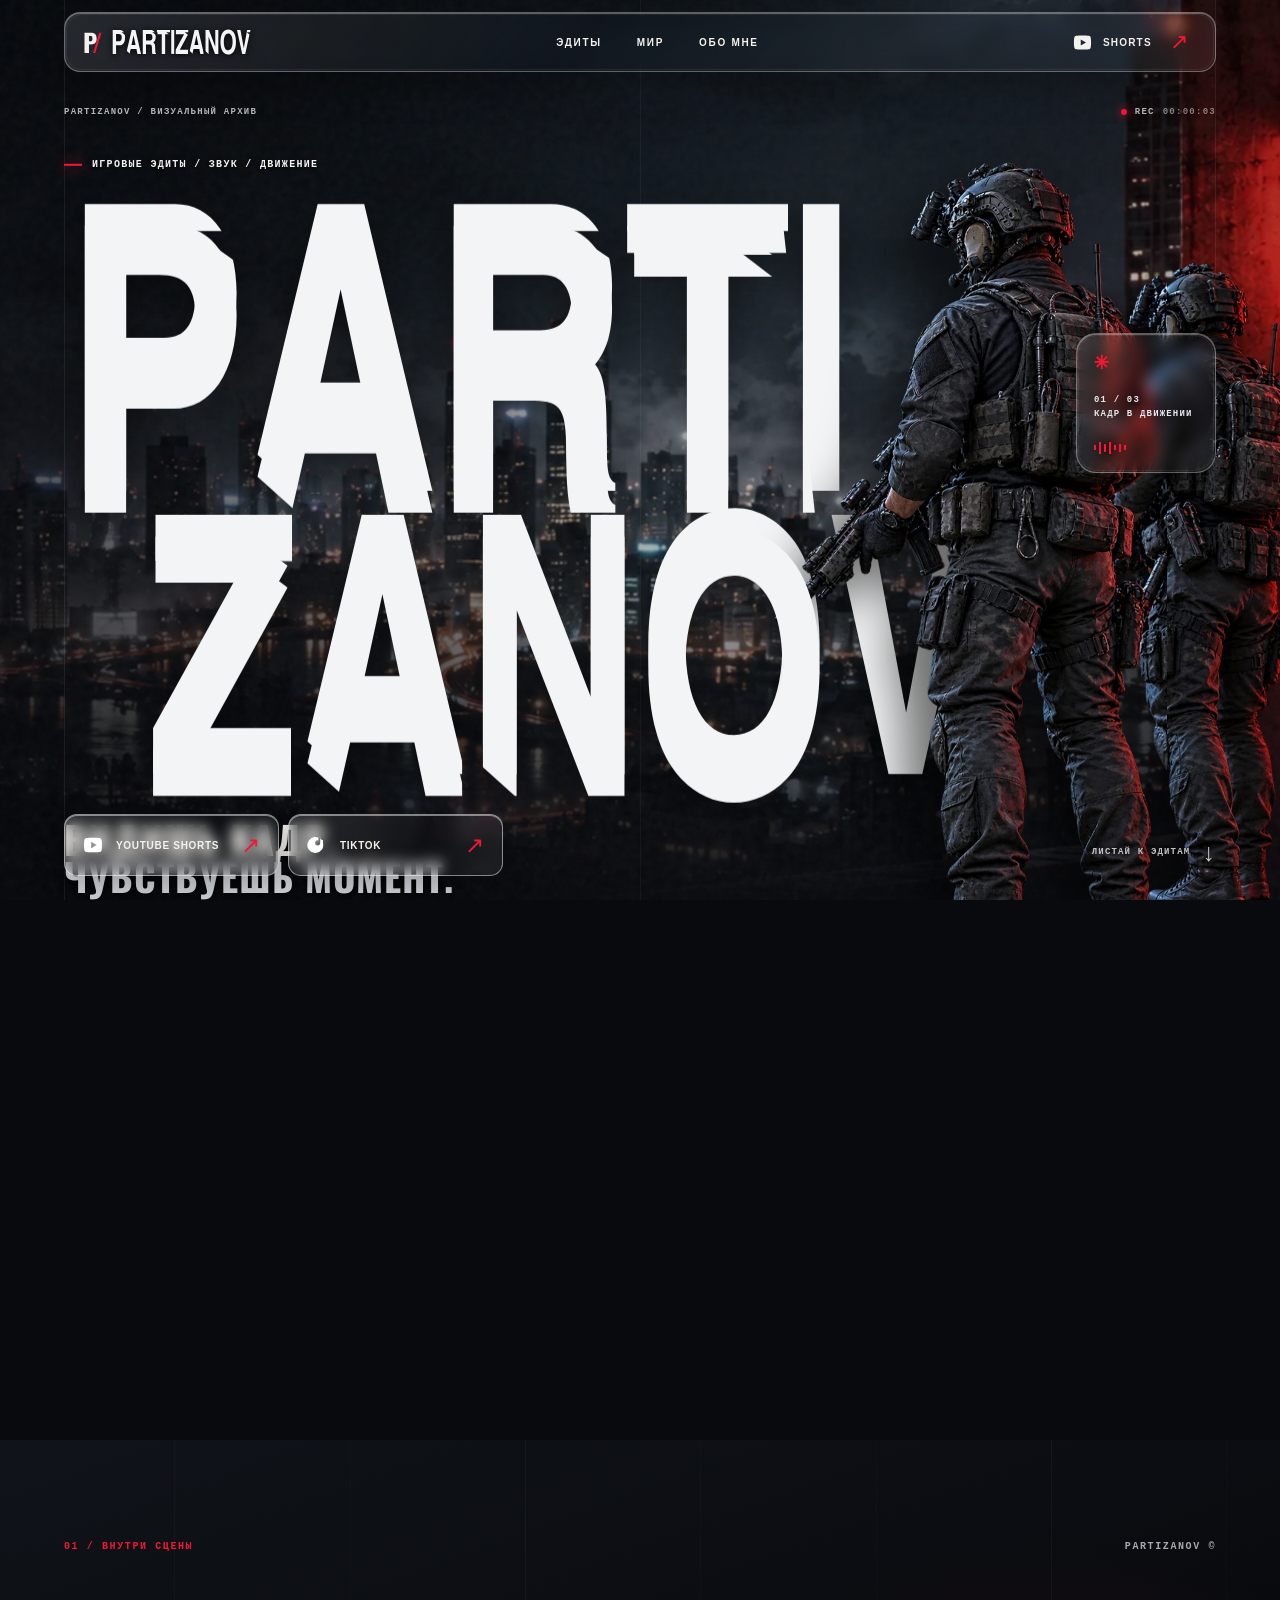
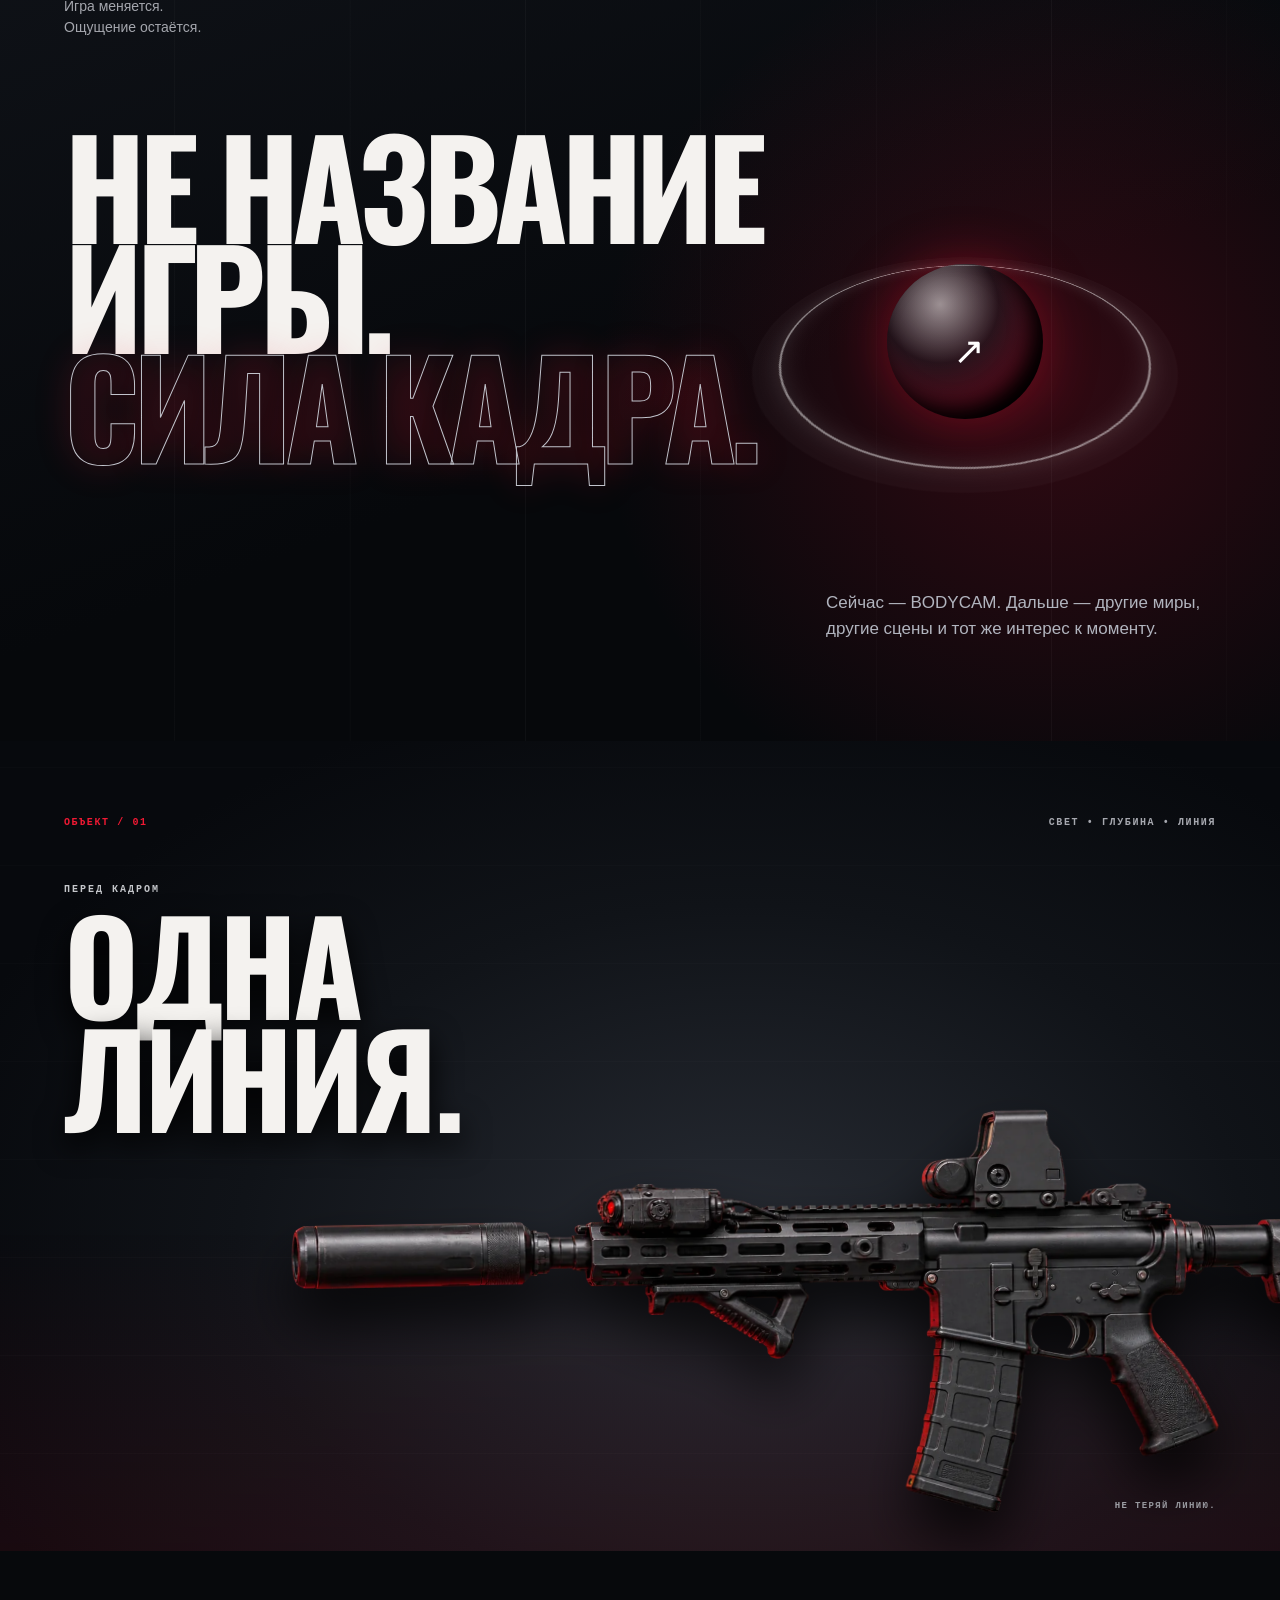
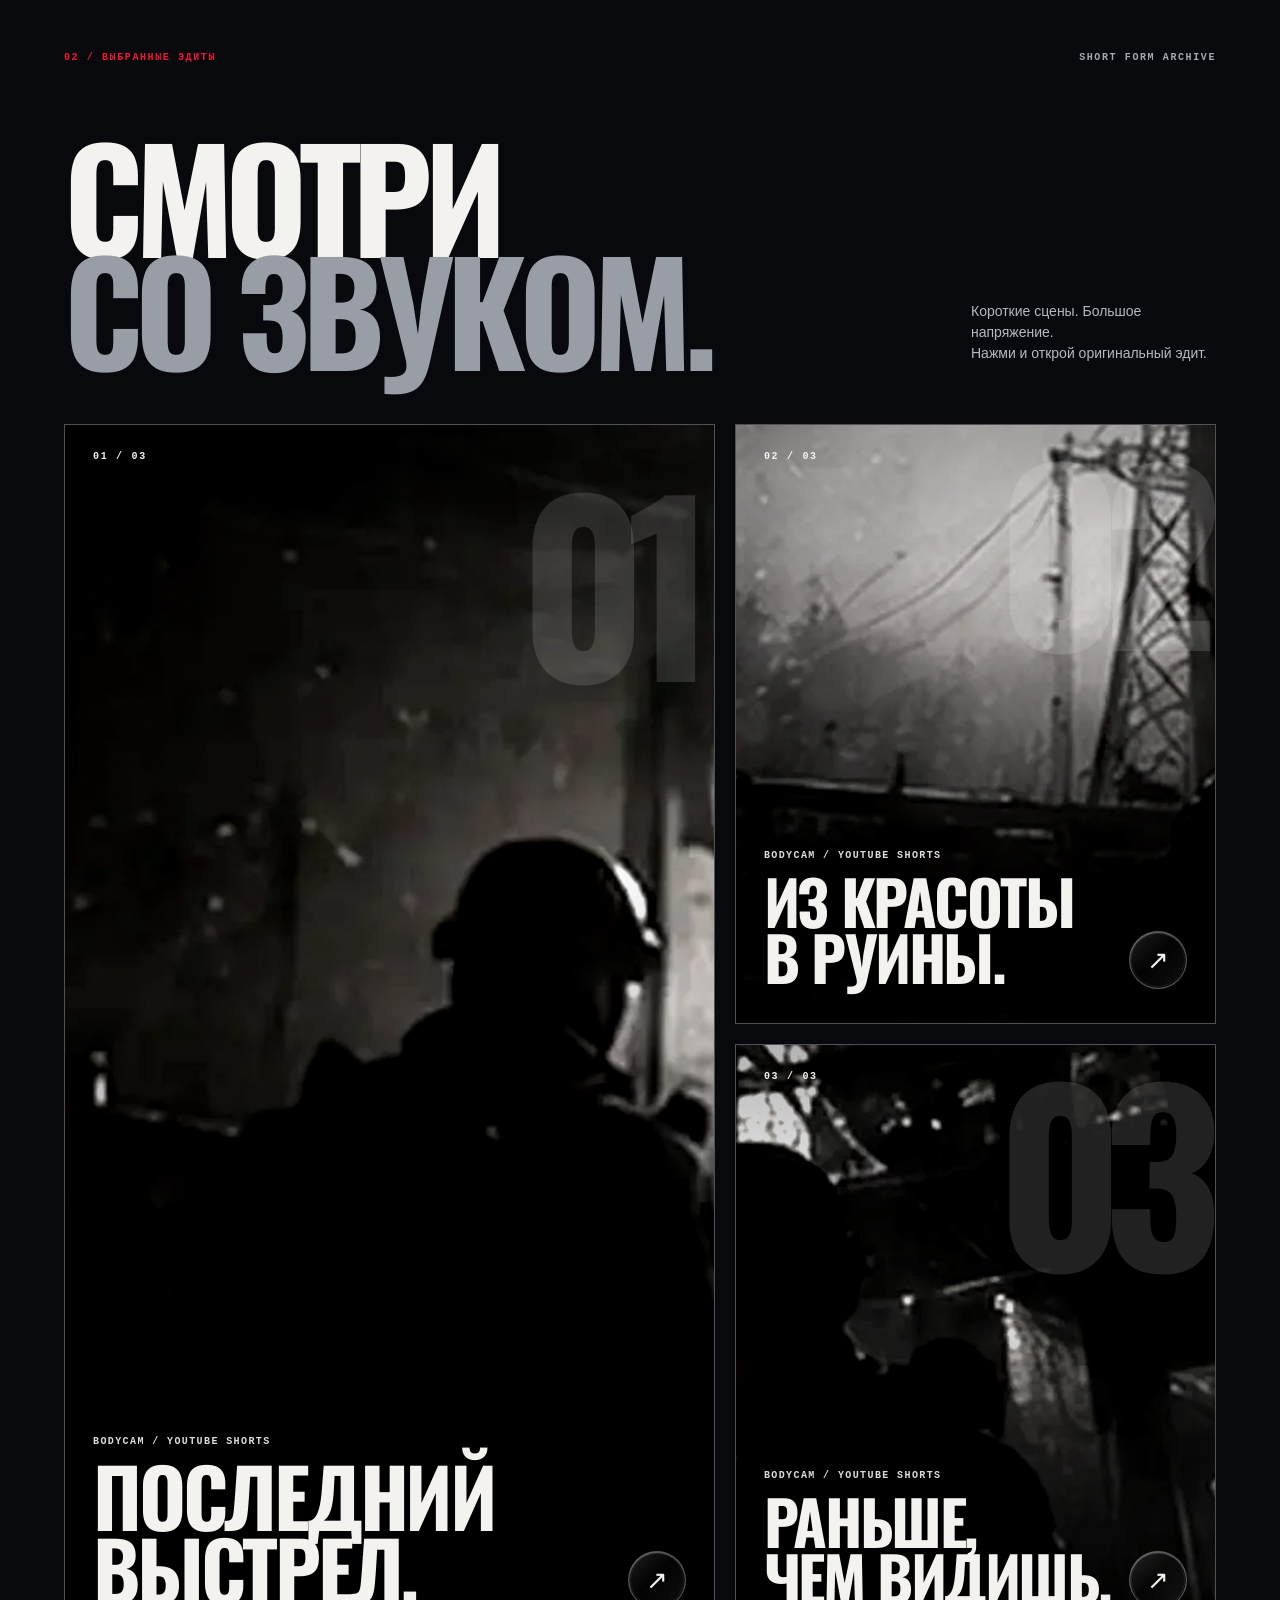
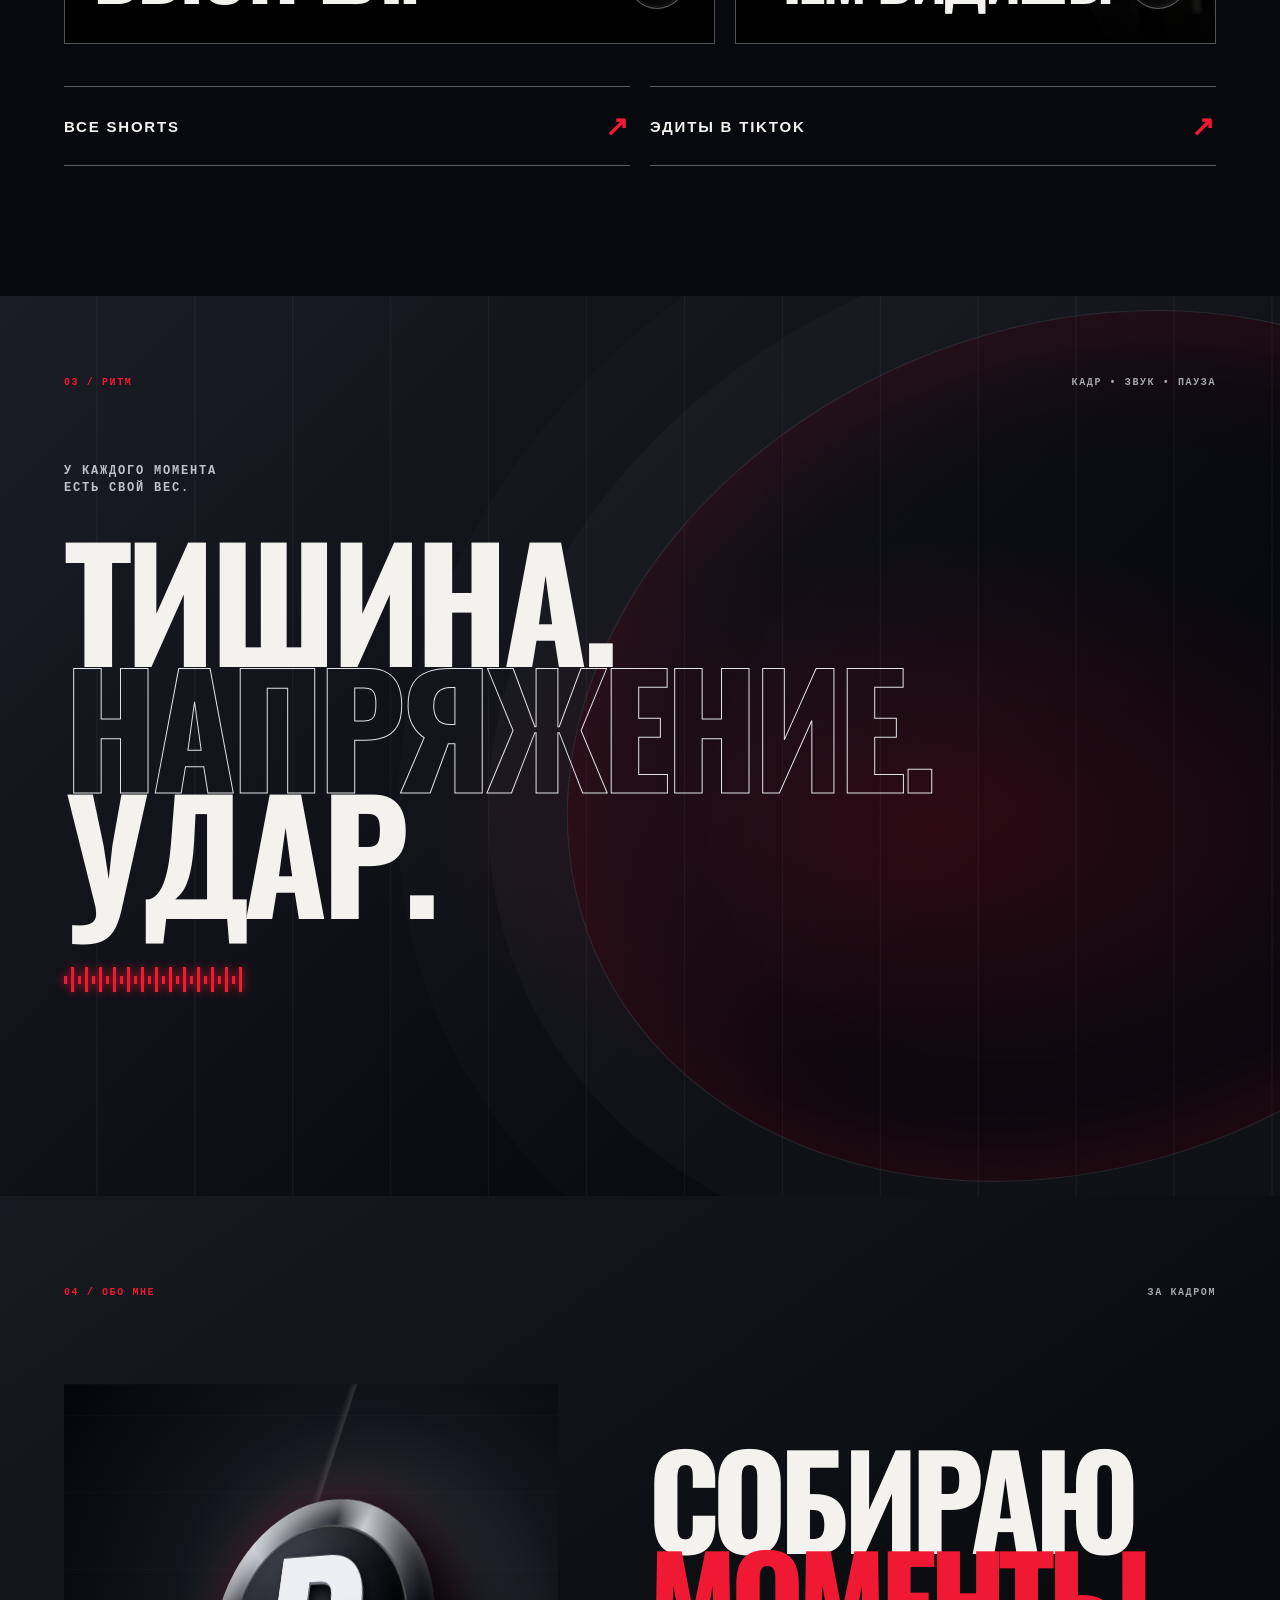
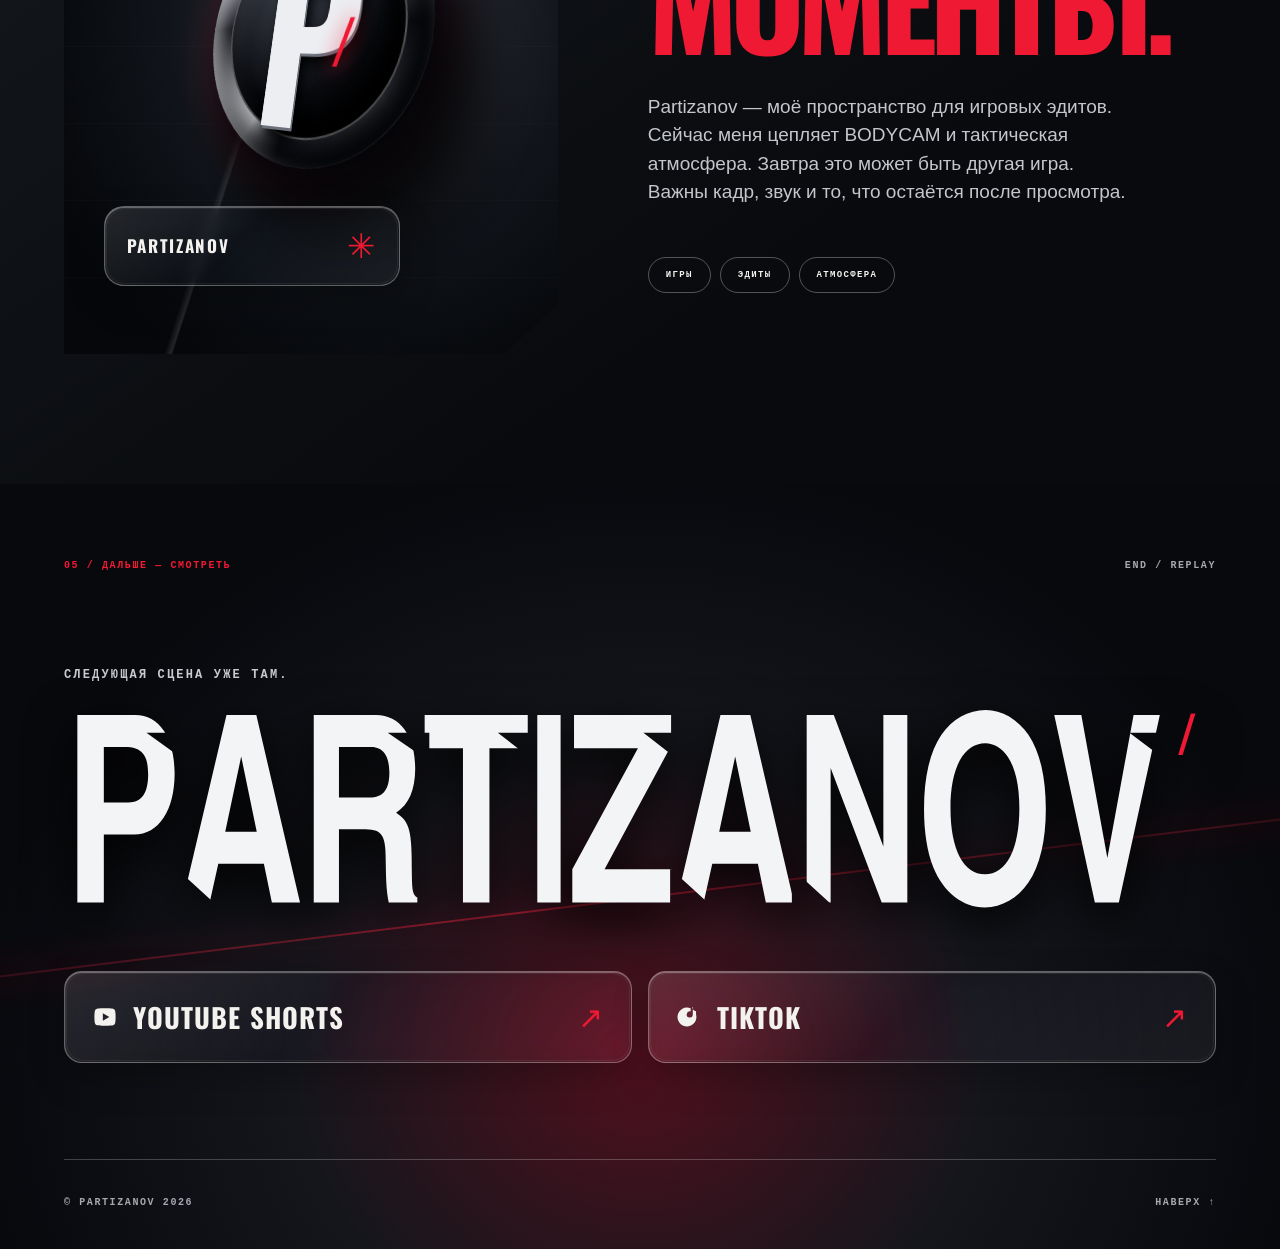
==== commit 7fabeb8f: "Compose layered operator hero and camera motion" ====
--- a/index.html
+++ b/index.html
@@ -5,7 +5,7 @@
 <meta name="description" content="Partizanov — игровые эдиты, короткие сцены и тактическая атмосфера. Смотри в YouTube Shorts и TikTok.">
 <meta name="robots" content="index,follow,max-image-preview:large"><link rel="canonical" href="https://partizanov-landing.vercel.app/">
 <link rel="icon" href="/favicon.svg" type="image/svg+xml"><link rel="manifest" href="/site.webmanifest">
-<link rel="preload" href="/assets/night-operators.webp" as="image" fetchpriority="high">
+<link rel="preload" href="/assets/night-rooftop.webp" as="image" fetchpriority="high">
 <meta property="og:type" content="website"><meta property="og:locale" content="ru_RU"><meta property="og:title" content="PARTIZANOV — ИГРОВЫЕ ЭДИТЫ"><meta property="og:description" content="Игровые сцены. Звук, движение и напряжение. YouTube Shorts и TikTok Partizanov."><meta property="og:url" content="https://partizanov-landing.vercel.app/"><meta property="og:image" content="https://partizanov-landing.vercel.app/assets/night-operators.webp">
 <meta name="twitter:card" content="summary_large_image"><meta name="twitter:title" content="PARTIZANOV — ИГРОВЫЕ ЭДИТЫ"><meta name="twitter:description" content="Короткие игровые сцены. YouTube Shorts и TikTok."><meta name="twitter:image" content="https://partizanov-landing.vercel.app/assets/night-operators.webp">
 <title>PARTIZANOV — ИГРОВЫЕ ЭДИТЫ</title><link rel="stylesheet" href="/style.css"><script src="/script.js" defer></script></head>
@@ -18,6 +18,8 @@
 <div class="hero-scene" aria-hidden="true"><div class="scene-photo"></div><div class="scene-depth"></div><div class="scene-grain"></div></div><div class="hero-grid" aria-hidden="true"></div>
 <div class="hero-meta" aria-hidden="true"><span>PARTIZANOV / ВИЗУАЛЬНЫЙ АРХИВ</span><span class="rec"><i></i> REC <span class="timecode">00:00:00</span></span></div>
 <div class="hero-copy"><div class="eyebrow"><span class="red-pip"></span>ИГРОВЫЕ ЭДИТЫ / ЗВУК / ДВИЖЕНИЕ</div><h1 class="hero-wordmark" id="hero-title" aria-label="PARTIZANOV"><span class="word-line"><img src="/assets/word-parti.svg" alt="" aria-hidden="true" fetchpriority="high"></span><span class="word-line word-second"><img src="/assets/word-zanov.svg" alt="" aria-hidden="true" fetchpriority="high"></span></h1><p class="hero-statement">ВИДИШЬ КАДР.<br><em>ЧУВСТВУЕШЬ МОМЕНТ.</em></p></div>
+<div class="operator-assembly" aria-hidden="true"><div class="operator-plane operator-rear"><img src="/assets/operators-v2.webp" alt="" fetchpriority="high" decoding="async"></div><div class="operator-plane operator-front"><img src="/assets/operators-v2.webp" alt="" fetchpriority="high" decoding="async"></div></div>
+<div class="hero-copy hero-copy-front" aria-hidden="true"><div class="eyebrow"><span class="red-pip"></span>ИГРОВЫЕ ЭДИТЫ / ЗВУК / ДВИЖЕНИЕ</div><div class="hero-wordmark"><span class="word-line"><img src="/assets/word-parti.svg" alt=""></span><span class="word-line word-second"><img src="/assets/word-zanov.svg" alt=""></span></div></div>
 <div class="title-scan" aria-hidden="true"></div>
 <div class="glass-spec glass-shell" aria-hidden="true"><span class="spec-cross">✳</span><span>01 / 03<br>КАДР В ДВИЖЕНИИ</span><span class="spec-wave"><i></i><i></i><i></i><i></i><i></i><i></i><i></i></span></div>
 <div class="hero-footer"><div class="hero-platforms"><a class="glass-link" href="https://www.youtube.com/@PartizanovOper/shorts" target="_blank" rel="noopener noreferrer"><svg viewBox="0 0 24 24" aria-hidden="true"><path d="M21.4 6.4a2.8 2.8 0 0 0-2-2C17.6 4 12 4 12 4s-5.6 0-7.4.4a2.8 2.8 0 0 0-2 2A29 29 0 0 0 2.2 12c0 1.9.1 3.8.4 5.6a2.8 2.8 0 0 0 2 2C6.4 20 12 20 12 20s5.6 0 7.4-.4a2.8 2.8 0 0 0 2-2c.3-1.8.4-3.7.4-5.6s-.1-3.8-.4-5.6ZM10 15.5v-7l6 3.5-6 3.5Z"/></svg><span>YOUTUBE SHORTS</span><b>↗</b></a><a class="glass-link" href="https://www.tiktok.com/@operpartizanov?_r=1&_t=ZS-9A1yUT9yCQ6" target="_blank" rel="noopener noreferrer"><svg viewBox="0 0 24 24" aria-hidden="true"><path d="M14.8 3c.4 2 1.6 3.2 3.7 3.7v3a8.7 8.7 0 1 1-5-5.7v3a2.8 2.8 0 1 0 2 2.7V3h3Z"/></svg><span>TIKTOK</span><b>↗</b></a></div><a class="scroll-cue" href="#works"><span>ЛИСТАЙ К ЭДИТАМ</span><i>↓</i></a></div><div class="hero-cut" aria-hidden="true"><span>СИГНАЛ / 01</span></div>
--- a/style.css
+++ b/style.css
@@ -33,3 +33,33 @@
 @media(max-width:360px){:root{--pad:16px}.nav-brand img{width:100px}.hero-wordmark{width:100%}.glass-spec{display:none}.hero-statement{font-size:20px}.glass-link{font-size:8px;padding:0 8px}.glass-link:active,.finale-links a:active{transform:scale(.96)}.glass-link svg{width:17px;height:17px}.scroll-cue{bottom:68px}.glass-spec{bottom:25%;width:82px;height:82px}.manifesto h2{font-size:15.5vw}.work-card,.card-a{min-height:410px;height:73svh}.card-copy strong,.card-b .card-copy strong,.card-c .card-copy strong{font-size:13vw}}
 @media(min-width:801px) and (hover:hover) and (pointer:fine){.cursor-lens{display:grid;place-items:center;position:fixed;top:0;left:0;width:42px;height:42px;border:1px solid rgba(255,255,255,.65);border-radius:50%;z-index:200;pointer-events:none;transform:translate3d(-100px,-100px,0) translate(-50%,-50%);box-shadow:inset 0 0 9px rgba(255,255,255,.25),0 0 22px rgba(240,25,51,.26);-webkit-backdrop-filter:blur(2px);backdrop-filter:blur(2px);transition:width .22s,height .22s,border-color .22s}.cursor-lens i{width:5px;height:5px;background:var(--red);border-radius:50%;box-shadow:0 0 8px var(--red)}.cursor-lens.is-link{width:68px;height:68px;border-color:var(--red)}}
 @media(prefers-reduced-motion:reduce){html{scroll-behavior:auto}*,*:before,*:after{animation-duration:.01ms!important;animation-iteration-count:1!important;transition-duration:.01ms!important}.hero-track{height:100svh}.hero-cut,.cursor-lens,.title-scan,.weapon-beam{display:none!important}.scene-photo,.hero-copy,.word-line,.word-second,.weapon-rig,.about-object{transform:none!important}.work-card img{transform:none!important}}
+
+/* The opening frame is built from separate depth planes. The background moves
+   least, the rear operator follows it, and the near operator moves most. */
+.scene-photo{background-image:url('/assets/night-rooftop.webp');background-position:60% 50%;transform:scale(calc(1.025 + var(--hero-p,0)*.055)) translate3d(calc(var(--camera-x,0)*-5px),calc(var(--camera-y,0)*-3px),0)}
+.hero-wordmark{width:min(960px,72vw);filter:drop-shadow(0 16px 22px rgba(0,0,0,.42))}
+.hero-wordmark img{filter:none}
+.hero-copy{z-index:3}
+.operator-assembly{position:absolute;z-index:4;right:-2vw;bottom:-10svh;height:111svh;aspect-ratio:941/1672;pointer-events:none;perspective:1200px;filter:drop-shadow(-28px 30px 24px rgba(0,0,0,.55))}
+.operator-plane{position:absolute;inset:0;transform-origin:65% 65%;backface-visibility:hidden;will-change:transform}
+.operator-plane img{display:block;width:100%;height:100%;object-fit:contain}
+.operator-rear{clip-path:inset(0 0 0 64%);transform:translate3d(calc(var(--camera-x,0)*11px + var(--hero-p,0)*-9px),calc(var(--camera-y,0)*8px + var(--hero-p,0)*-13px),-18px) rotateY(calc(var(--camera-x,0)*-1.3deg))}
+.operator-front{clip-path:inset(0 25% 0 0);transform:translate3d(calc(var(--camera-x,0)*24px + var(--hero-p,0)*-24px),calc(var(--camera-y,0)*16px + var(--hero-p,0)*-35px),18px) rotateY(calc(var(--camera-x,0)*-2.5deg))}
+.hero-copy-front{z-index:5;pointer-events:none;clip-path:polygon(0 0,62% 0,68% 100%,0 100%);filter:none}
+.hero-copy-front .eyebrow{visibility:hidden}
+.hero-copy-front .hero-wordmark{filter:none}
+.hero-meta,.glass-spec{z-index:6}
+.title-scan{display:none}
+@media(hover:hover) and (pointer:fine){.operator-plane{transition:transform .18s ease-out}}
+@media(max-width:800px){
+  .scene-photo{background-position:61% 50%}
+  .hero-wordmark{width:100%}
+  .operator-assembly{height:89svh;right:-37vw;bottom:-7svh;filter:drop-shadow(-15px 18px 15px rgba(0,0,0,.58))}
+  .hero-copy-front{clip-path:polygon(0 0,67% 0,72% 100%,0 100%)}
+  .operator-rear{transform:translate3d(calc(var(--hero-p,0)*-7px),calc(var(--hero-p,0)*-12px),-18px)}
+  .operator-front{transform:translate3d(calc(var(--hero-p,0)*-20px),calc(var(--hero-p,0)*-32px),18px)}
+  .hero-statement{position:relative;z-index:7;text-shadow:0 3px 15px #000,0 0 20px #000}
+  .glass-spec{right:16px;bottom:21%}
+}
+@media(max-width:360px){.operator-assembly{height:86svh;right:-42vw}.hero-copy-front{clip-path:polygon(0 0,72% 0,76% 100%,0 100%)}}
+@media(prefers-reduced-motion:reduce){.scene-photo,.operator-plane{transform:none!important;transition:none!important}.hero-copy-front{clip-path:polygon(0 0,62% 0,68% 100%,0 100%)}}
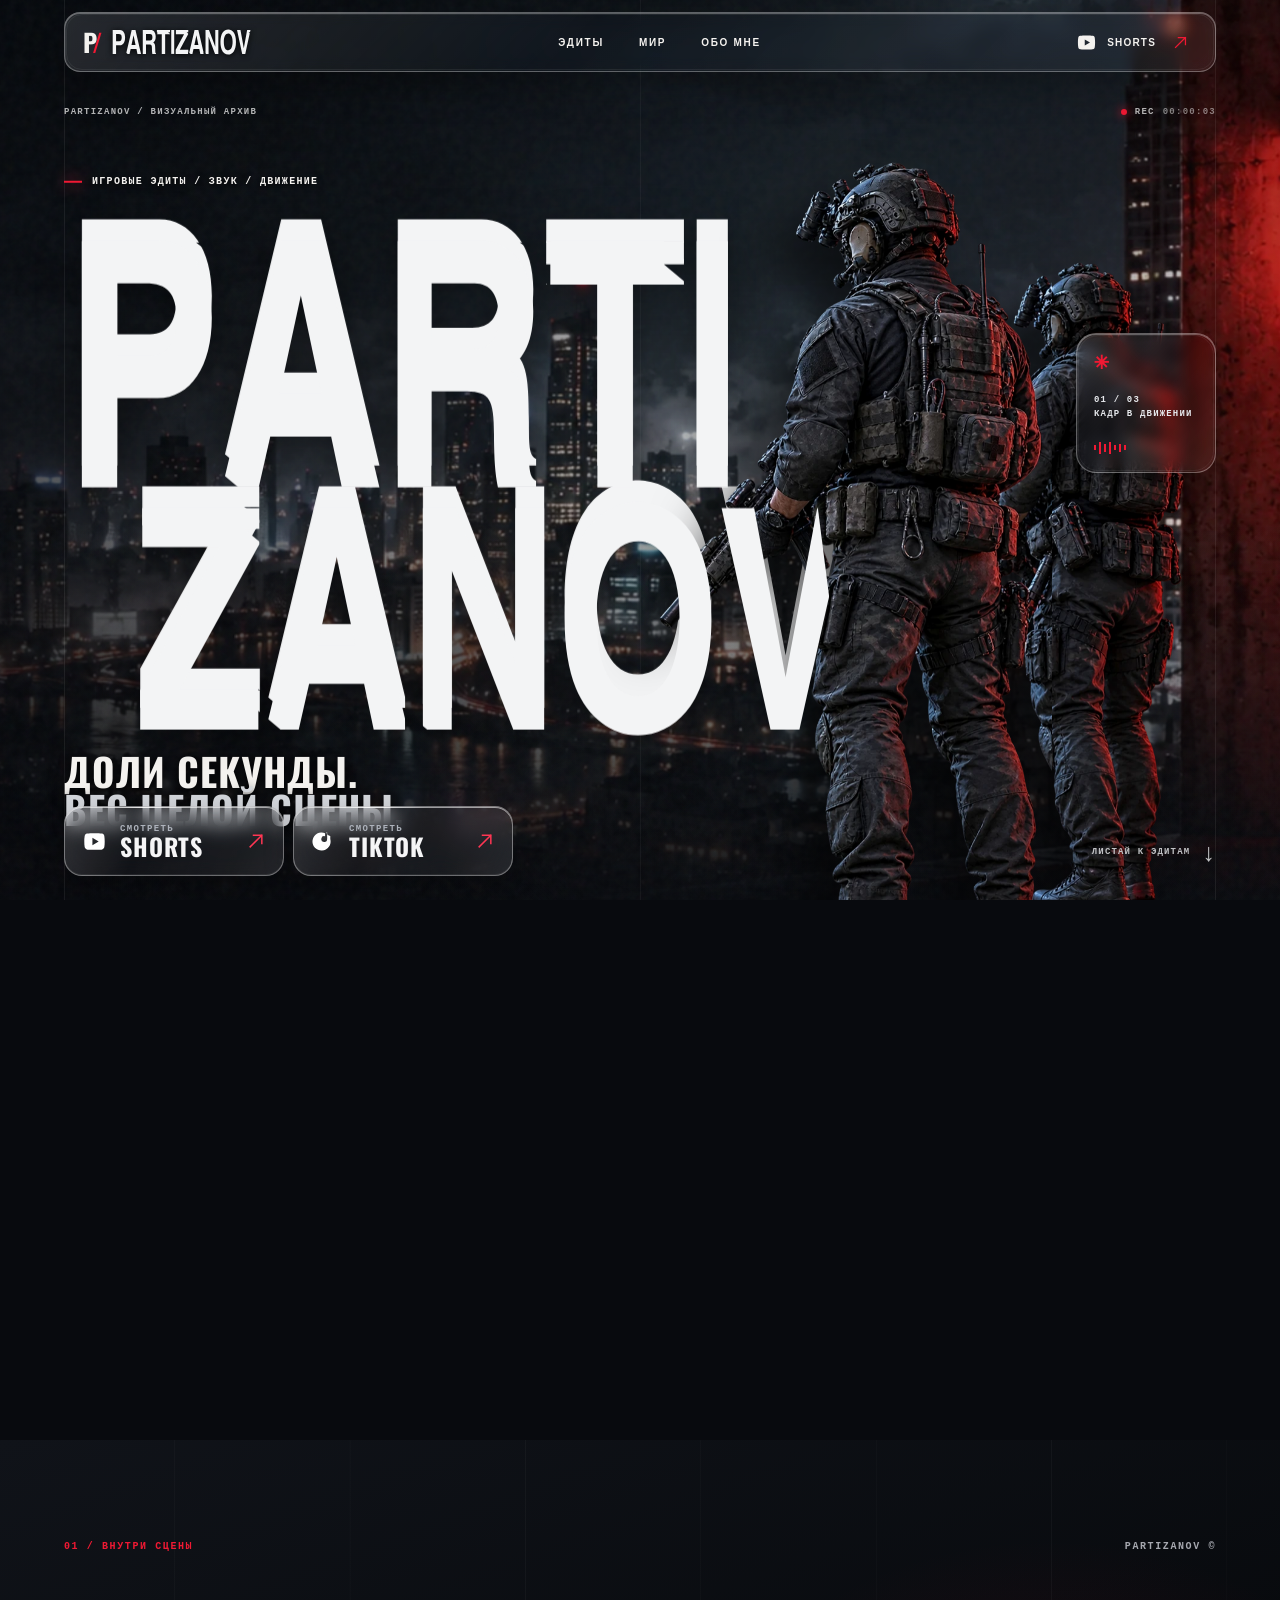
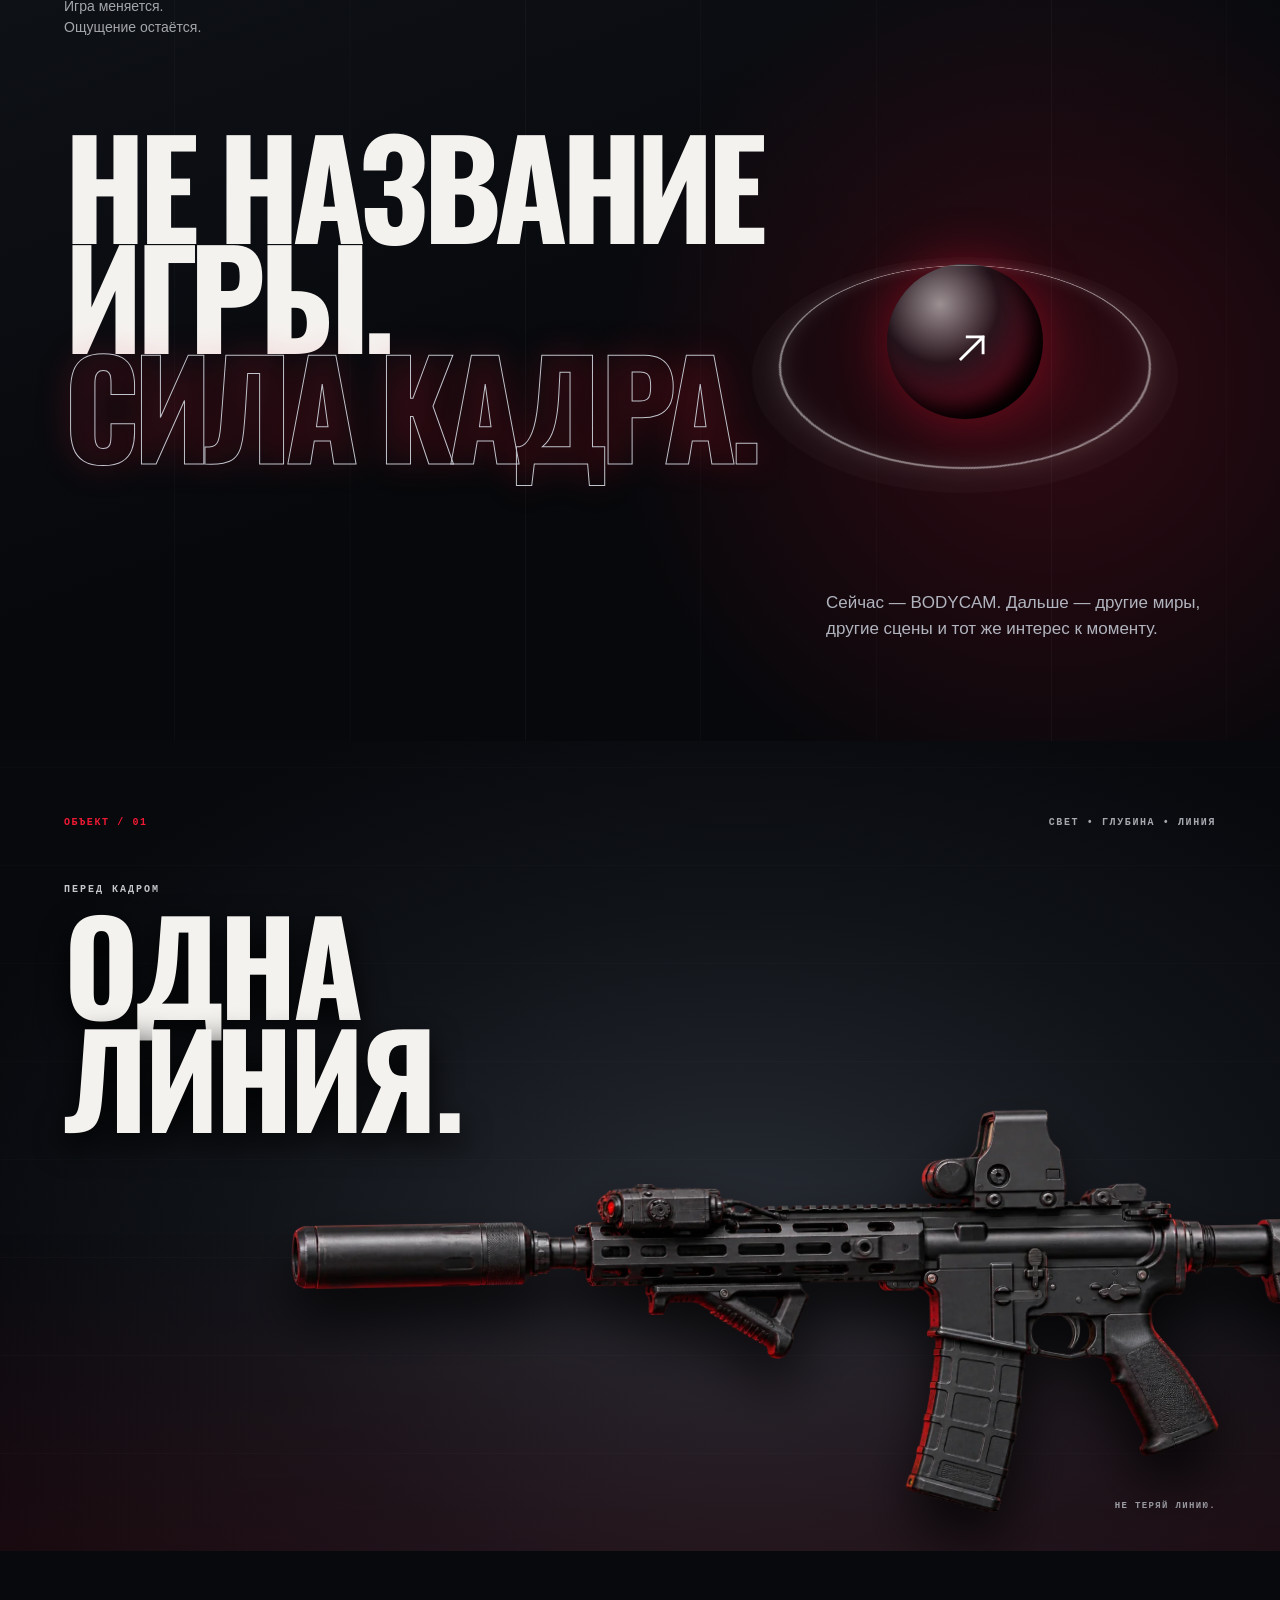
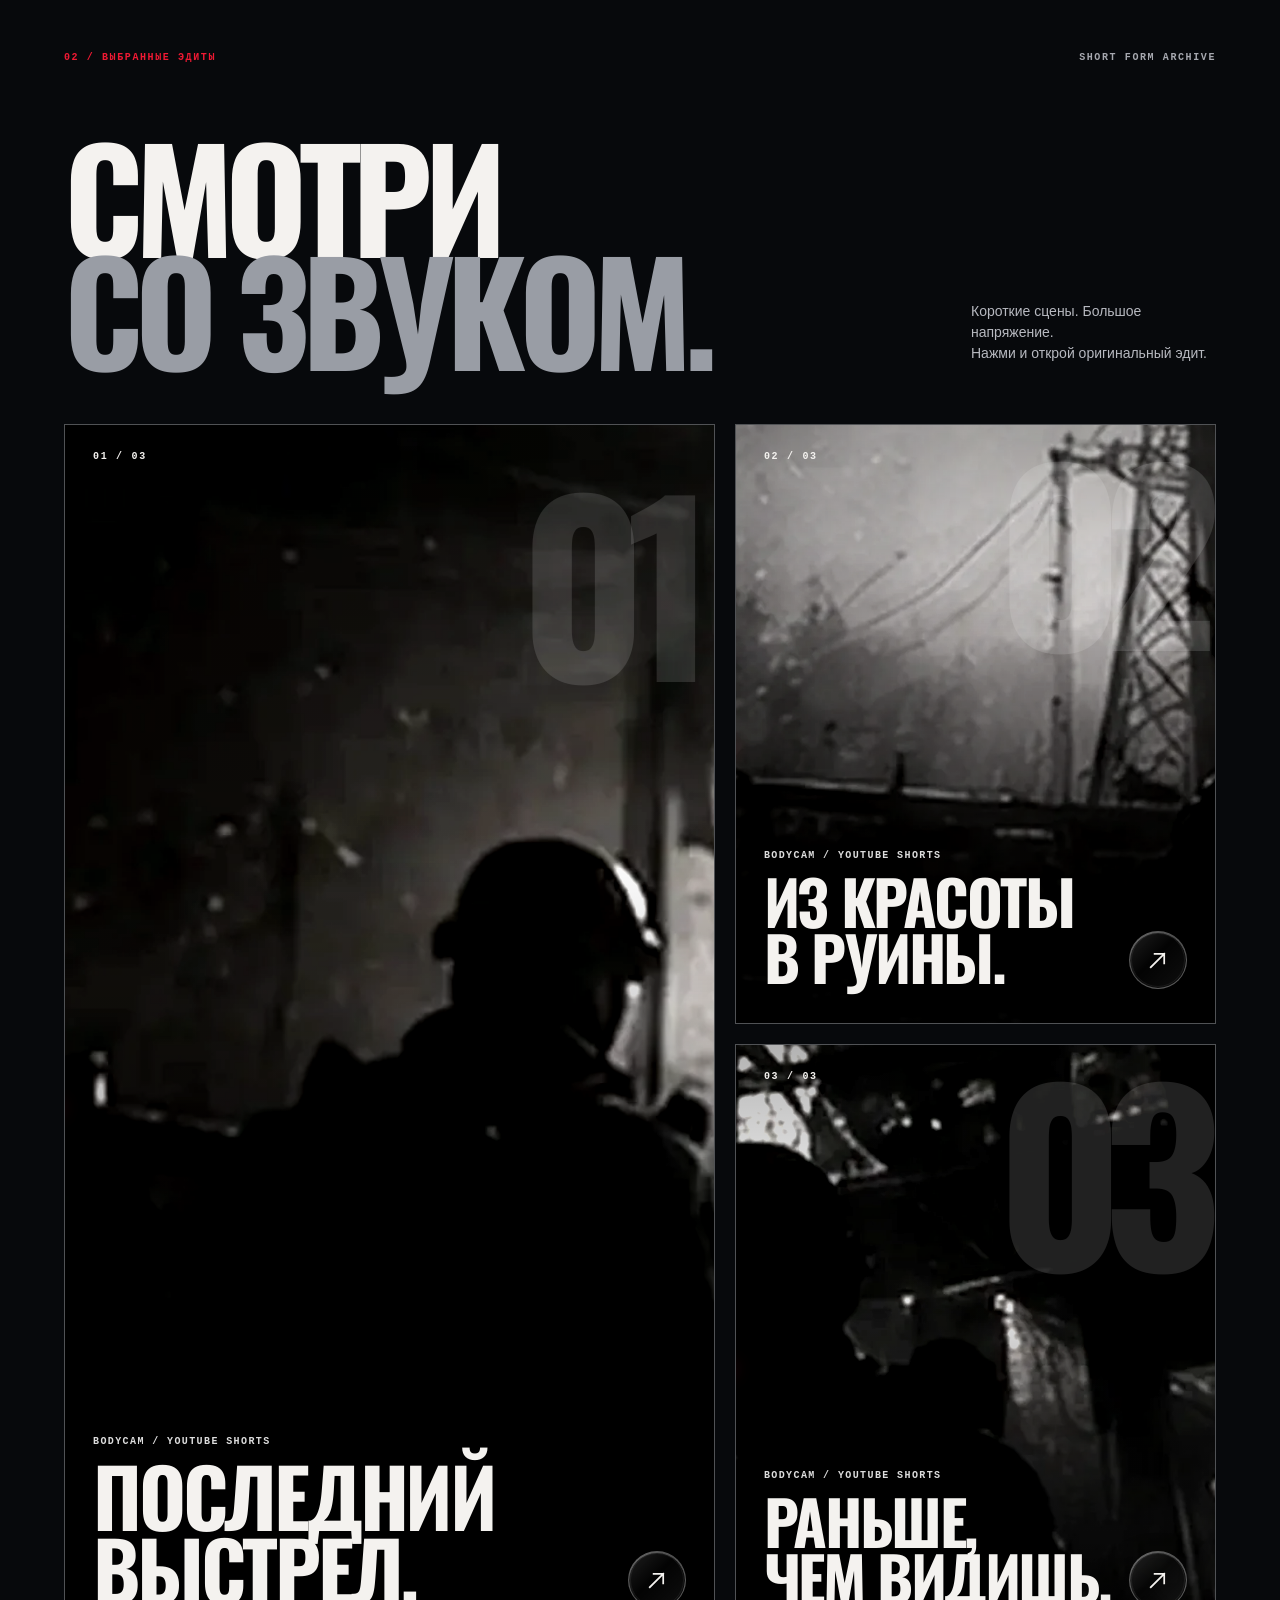
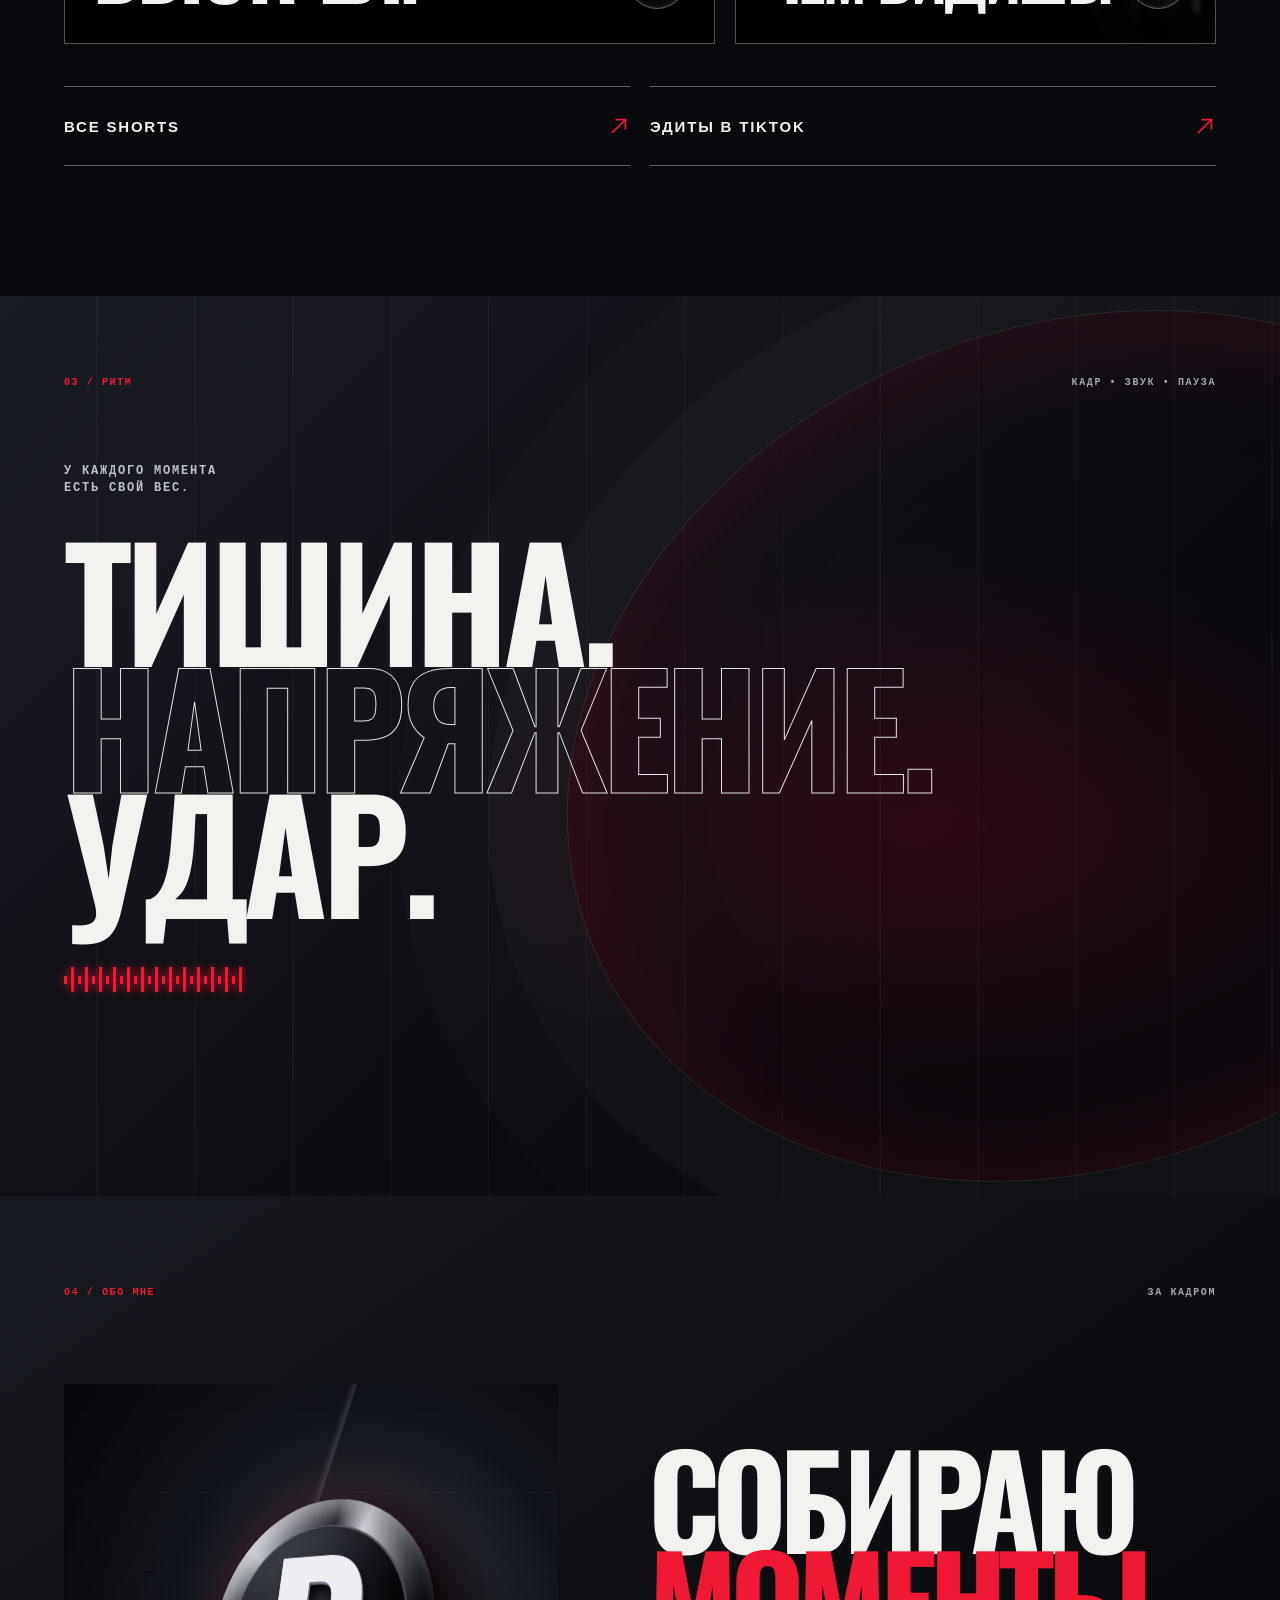
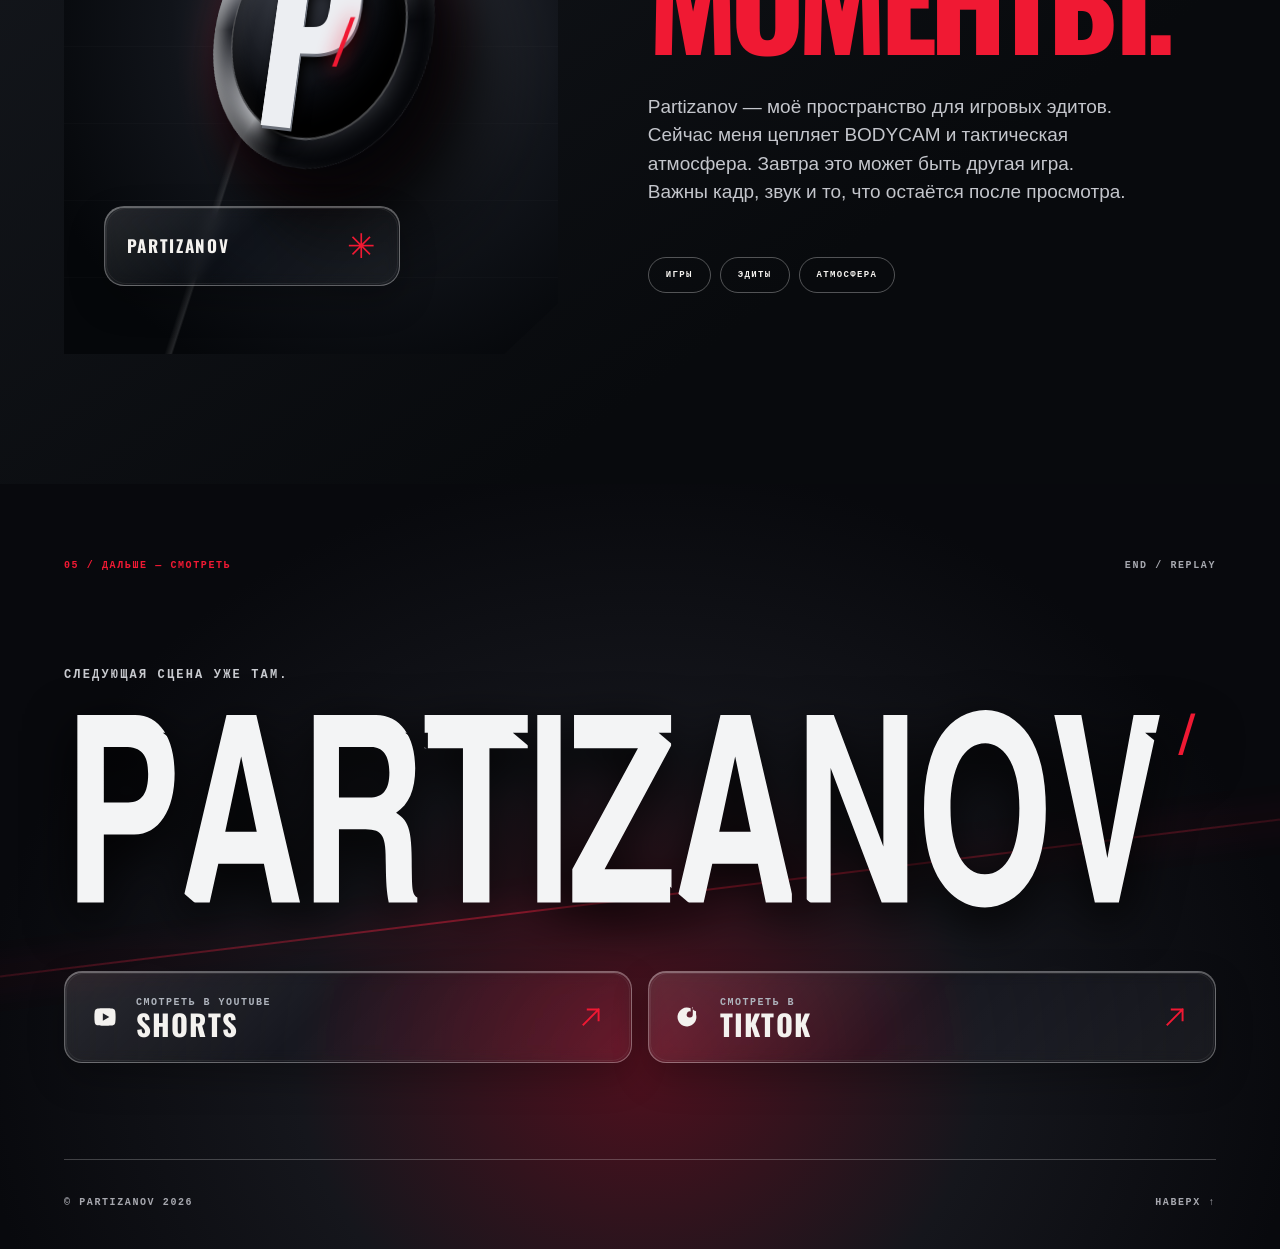
==== commit d01b9eb9: "Redesign social actions and replace emoji arrows" ====
--- a/index.html
+++ b/index.html
@@ -11,29 +11,29 @@
 <title>PARTIZANOV — ИГРОВЫЕ ЭДИТЫ</title><link rel="stylesheet" href="/style.css"><script src="/script.js" defer></script></head>
 <body>
 <a class="skip" href="#works">К эдитам</a><div class="page-progress" aria-hidden="true"><span></span></div><div class="cursor-lens" aria-hidden="true"><i></i></div>
-<header class="nav glass-shell"><a class="nav-brand" href="#top" aria-label="Partizanov — наверх"><span class="brand-mark">P<span>/</span></span><img src="/assets/word-partizanov.svg" alt="" aria-hidden="true"></a><nav class="nav-links" aria-label="Основная навигация"><a href="#works">ЭДИТЫ</a><a href="#world">МИР</a><a href="#about">ОБО МНЕ</a></nav><a class="nav-social" href="https://www.youtube.com/@PartizanovOper/shorts" target="_blank" rel="noopener noreferrer" aria-label="YouTube Shorts Partizanov"><svg viewBox="0 0 24 24" aria-hidden="true"><path d="M21.4 6.4a2.8 2.8 0 0 0-2-2C17.6 4 12 4 12 4s-5.6 0-7.4.4a2.8 2.8 0 0 0-2 2A29 29 0 0 0 2.2 12c0 1.9.1 3.8.4 5.6a2.8 2.8 0 0 0 2 2C6.4 20 12 20 12 20s5.6 0 7.4-.4a2.8 2.8 0 0 0 2-2c.3-1.8.4-3.7.4-5.6s-.1-3.8-.4-5.6ZM10 15.5v-7l6 3.5-6 3.5Z"/></svg><span>SHORTS</span><b>↗</b></a></header>
+<header class="nav glass-shell"><a class="nav-brand" href="#top" aria-label="Partizanov — наверх"><span class="brand-mark">P<span>/</span></span><img src="/assets/word-partizanov.svg" alt="" aria-hidden="true"></a><nav class="nav-links" aria-label="Основная навигация"><a href="#works">ЭДИТЫ</a><a href="#world">МИР</a><a href="#about">ОБО МНЕ</a></nav><a class="nav-social" href="https://www.youtube.com/@PartizanovOper/shorts" target="_blank" rel="noopener noreferrer" aria-label="YouTube Shorts Partizanov"><svg viewBox="0 0 24 24" aria-hidden="true"><path d="M21.4 6.4a2.8 2.8 0 0 0-2-2C17.6 4 12 4 12 4s-5.6 0-7.4.4a2.8 2.8 0 0 0-2 2A29 29 0 0 0 2.2 12c0 1.9.1 3.8.4 5.6a2.8 2.8 0 0 0 2 2C6.4 20 12 20 12 20s5.6 0 7.4-.4a2.8 2.8 0 0 0 2-2c.3-1.8.4-3.7.4-5.6s-.1-3.8-.4-5.6ZM10 15.5v-7l6 3.5-6 3.5Z"/></svg><span>SHORTS</span><b><svg class="arrow-icon" viewBox="0 0 24 24" aria-hidden="true"><path d="M5 19 19 5M9 5h10v10"/></svg></b></a></header>
 <main id="top">
 <div class="act act-world" id="world">
 <div class="hero-track"><section class="hero" aria-labelledby="hero-title">
 <div class="hero-scene" aria-hidden="true"><div class="scene-photo"></div><div class="scene-depth"></div><div class="scene-grain"></div></div><div class="hero-grid" aria-hidden="true"></div>
 <div class="hero-meta" aria-hidden="true"><span>PARTIZANOV / ВИЗУАЛЬНЫЙ АРХИВ</span><span class="rec"><i></i> REC <span class="timecode">00:00:00</span></span></div>
-<div class="hero-copy"><div class="eyebrow"><span class="red-pip"></span>ИГРОВЫЕ ЭДИТЫ / ЗВУК / ДВИЖЕНИЕ</div><h1 class="hero-wordmark" id="hero-title" aria-label="PARTIZANOV"><span class="word-line"><img src="/assets/word-parti.svg" alt="" aria-hidden="true" fetchpriority="high"></span><span class="word-line word-second"><img src="/assets/word-zanov.svg" alt="" aria-hidden="true" fetchpriority="high"></span></h1><p class="hero-statement">ВИДИШЬ КАДР.<br><em>ЧУВСТВУЕШЬ МОМЕНТ.</em></p></div>
+<div class="hero-copy"><div class="eyebrow"><span class="red-pip"></span>ИГРОВЫЕ ЭДИТЫ / ЗВУК / ДВИЖЕНИЕ</div><h1 class="hero-wordmark" id="hero-title" aria-label="PARTIZANOV"><span class="word-line"><img src="/assets/word-parti.svg" alt="" aria-hidden="true" fetchpriority="high"></span><span class="word-line word-second"><img src="/assets/word-zanov.svg" alt="" aria-hidden="true" fetchpriority="high"></span></h1><p class="hero-statement">ДОЛИ СЕКУНДЫ.<br><em>ВЕС ЦЕЛОЙ СЦЕНЫ.</em></p></div>
 <div class="operator-assembly" aria-hidden="true"><div class="operator-plane operator-rear"><img src="/assets/operators-v2.webp" alt="" fetchpriority="high" decoding="async"></div><div class="operator-plane operator-front"><img src="/assets/operators-v2.webp" alt="" fetchpriority="high" decoding="async"></div></div>
 <div class="hero-copy hero-copy-front" aria-hidden="true"><div class="eyebrow"><span class="red-pip"></span>ИГРОВЫЕ ЭДИТЫ / ЗВУК / ДВИЖЕНИЕ</div><div class="hero-wordmark"><span class="word-line"><img src="/assets/word-parti.svg" alt=""></span><span class="word-line word-second"><img src="/assets/word-zanov.svg" alt=""></span></div></div>
 <div class="title-scan" aria-hidden="true"></div>
 <div class="glass-spec glass-shell" aria-hidden="true"><span class="spec-cross">✳</span><span>01 / 03<br>КАДР В ДВИЖЕНИИ</span><span class="spec-wave"><i></i><i></i><i></i><i></i><i></i><i></i><i></i></span></div>
-<div class="hero-footer"><div class="hero-platforms"><a class="glass-link" href="https://www.youtube.com/@PartizanovOper/shorts" target="_blank" rel="noopener noreferrer"><svg viewBox="0 0 24 24" aria-hidden="true"><path d="M21.4 6.4a2.8 2.8 0 0 0-2-2C17.6 4 12 4 12 4s-5.6 0-7.4.4a2.8 2.8 0 0 0-2 2A29 29 0 0 0 2.2 12c0 1.9.1 3.8.4 5.6a2.8 2.8 0 0 0 2 2C6.4 20 12 20 12 20s5.6 0 7.4-.4a2.8 2.8 0 0 0 2-2c.3-1.8.4-3.7.4-5.6s-.1-3.8-.4-5.6ZM10 15.5v-7l6 3.5-6 3.5Z"/></svg><span>YOUTUBE SHORTS</span><b>↗</b></a><a class="glass-link" href="https://www.tiktok.com/@operpartizanov?_r=1&_t=ZS-9A1yUT9yCQ6" target="_blank" rel="noopener noreferrer"><svg viewBox="0 0 24 24" aria-hidden="true"><path d="M14.8 3c.4 2 1.6 3.2 3.7 3.7v3a8.7 8.7 0 1 1-5-5.7v3a2.8 2.8 0 1 0 2 2.7V3h3Z"/></svg><span>TIKTOK</span><b>↗</b></a></div><a class="scroll-cue" href="#works"><span>ЛИСТАЙ К ЭДИТАМ</span><i>↓</i></a></div><div class="hero-cut" aria-hidden="true"><span>СИГНАЛ / 01</span></div>
+<div class="hero-footer"><div class="hero-platforms"><a class="glass-link" href="https://www.youtube.com/@PartizanovOper/shorts" target="_blank" rel="noopener noreferrer" aria-label="Смотреть эдиты в YouTube Shorts"><svg class="platform-icon" viewBox="0 0 24 24" aria-hidden="true"><path d="M21.4 6.4a2.8 2.8 0 0 0-2-2C17.6 4 12 4 12 4s-5.6 0-7.4.4a2.8 2.8 0 0 0-2 2A29 29 0 0 0 2.2 12c0 1.9.1 3.8.4 5.6a2.8 2.8 0 0 0 2 2C6.4 20 12 20 12 20s5.6 0 7.4-.4a2.8 2.8 0 0 0 2-2c.3-1.8.4-3.7.4-5.6s-.1-3.8-.4-5.6ZM10 15.5v-7l6 3.5-6 3.5Z"/></svg><span class="platform-label"><small>СМОТРЕТЬ</small><strong>SHORTS</strong></span><b><svg class="arrow-icon" viewBox="0 0 24 24" aria-hidden="true"><path d="M5 19 19 5M9 5h10v10"/></svg></b></a><a class="glass-link" href="https://www.tiktok.com/@operpartizanov?_r=1&_t=ZS-9A1yUT9yCQ6" target="_blank" rel="noopener noreferrer" aria-label="Смотреть эдиты в TikTok"><svg class="platform-icon" viewBox="0 0 24 24" aria-hidden="true"><path d="M14.8 3c.4 2 1.6 3.2 3.7 3.7v3a8.7 8.7 0 1 1-5-5.7v3a2.8 2.8 0 1 0 2 2.7V3h3Z"/></svg><span class="platform-label"><small>СМОТРЕТЬ</small><strong>TIKTOK</strong></span><b><svg class="arrow-icon" viewBox="0 0 24 24" aria-hidden="true"><path d="M5 19 19 5M9 5h10v10"/></svg></b></a></div><a class="scroll-cue" href="#works"><span>ЛИСТАЙ К ЭДИТАМ</span><i>↓</i></a></div><div class="hero-cut" aria-hidden="true"><span>СИГНАЛ / 01</span></div>
 </section></div>
-<section class="manifesto" aria-labelledby="manifesto-title"><div class="section-rail"><span>01 / ВНУТРИ СЦЕНЫ</span><span>PARTIZANOV ©</span></div><div class="manifesto-inner"><p class="manifesto-small">Игра меняется.<br>Ощущение остаётся.</p><h2 id="manifesto-title">НЕ НАЗВАНИЕ<br>ИГРЫ.<br><span>СИЛА КАДРА.</span></h2><div class="manifesto-orbit" aria-hidden="true"><div class="orbit-ring"></div><div class="orbit-core"></div><span>↗</span></div></div><p class="manifesto-note">Сейчас — BODYCAM. Дальше — другие миры, другие сцены и тот же интерес к моменту.</p></section>
+<section class="manifesto" aria-labelledby="manifesto-title"><div class="section-rail"><span>01 / ВНУТРИ СЦЕНЫ</span><span>PARTIZANOV ©</span></div><div class="manifesto-inner"><p class="manifesto-small">Игра меняется.<br>Ощущение остаётся.</p><h2 id="manifesto-title">НЕ НАЗВАНИЕ<br>ИГРЫ.<br><span>СИЛА КАДРА.</span></h2><div class="manifesto-orbit" aria-hidden="true"><div class="orbit-ring"></div><div class="orbit-core"></div><span><svg class="arrow-icon" viewBox="0 0 24 24" aria-hidden="true"><path d="M5 19 19 5M9 5h10v10"/></svg></span></div></div><p class="manifesto-note">Сейчас — BODYCAM. Дальше — другие миры, другие сцены и тот же интерес к моменту.</p></section>
 <section class="weapon" aria-label="Тактическая сцена"><div class="section-rail"><span>ОБЪЕКТ / 01</span><span>СВЕТ • ГЛУБИНА • ЛИНИЯ</span></div><div class="weapon-heading"><span class="weapon-kicker">ПЕРЕД КАДРОМ</span><strong>ОДНА<br>ЛИНИЯ.</strong></div><div class="weapon-rig" aria-hidden="true"><div class="weapon-beam"></div><img src="/assets/tactical-carbine.webp" alt="" loading="lazy" decoding="async"></div><span class="weapon-caption">НЕ ТЕРЯЙ ЛИНИЮ.</span></section>
 </div><div class="act act-edits">
 <section class="works" id="works" aria-labelledby="works-title"><div class="section-rail"><span>02 / ВЫБРАННЫЕ ЭДИТЫ</span><span>SHORT FORM ARCHIVE</span></div><div class="works-heading"><h2 id="works-title">СМОТРИ<br><span>СО ЗВУКОМ.</span></h2><p>Короткие сцены. Большое напряжение.<br>Нажми и открой оригинальный эдит.</p></div><div class="work-stack">
-<a class="work-card card-a" href="https://www.youtube.com/shorts/U767cnGD65g" target="_blank" rel="noopener noreferrer" aria-label="Смотреть «Последний выстрел» в YouTube Shorts"><img src="/assets/poster-1.webp" alt="Кадр к эдиту «Последний выстрел»" loading="lazy" decoding="async"><span class="card-no">01 / 03</span><span class="card-watermark" aria-hidden="true">01</span><span class="card-copy"><small>BODYCAM / YOUTUBE SHORTS</small><strong>ПОСЛЕДНИЙ<br>ВЫСТРЕЛ.</strong></span><span class="card-arrow glass-shell" aria-hidden="true">↗</span><span class="card-beam" aria-hidden="true"></span></a>
-<a class="work-card card-b" href="https://www.youtube.com/shorts/yDLsqC4mq2k" target="_blank" rel="noopener noreferrer" aria-label="Смотреть «Из красоты в руины» в YouTube Shorts"><img src="/assets/poster-2.webp" alt="Кадр к эдиту «Из красоты в руины»" loading="lazy" decoding="async"><span class="card-no">02 / 03</span><span class="card-watermark" aria-hidden="true">02</span><span class="card-copy"><small>BODYCAM / YOUTUBE SHORTS</small><strong>ИЗ КРАСОТЫ<br>В РУИНЫ.</strong></span><span class="card-arrow glass-shell" aria-hidden="true">↗</span><span class="card-beam" aria-hidden="true"></span></a>
-<a class="work-card card-c" href="https://www.youtube.com/shorts/F43SwV5KFHM" target="_blank" rel="noopener noreferrer" aria-label="Смотреть «Ты слышишь его раньше, чем видишь» в YouTube Shorts"><img src="/assets/poster-3.webp" alt="Кадр к эдиту «Ты слышишь его раньше, чем видишь»" loading="lazy" decoding="async"><span class="card-no">03 / 03</span><span class="card-watermark" aria-hidden="true">03</span><span class="card-copy"><small>BODYCAM / YOUTUBE SHORTS</small><strong>РАНЬШЕ,<br>ЧЕМ ВИДИШЬ.</strong></span><span class="card-arrow glass-shell" aria-hidden="true">↗</span><span class="card-beam" aria-hidden="true"></span></a>
-</div><div class="archive-actions"><a href="https://www.youtube.com/@PartizanovOper/shorts" target="_blank" rel="noopener noreferrer">ВСЕ SHORTS <span>↗</span></a><a href="https://www.tiktok.com/@operpartizanov?_r=1&_t=ZS-9A1yUT9yCQ6" target="_blank" rel="noopener noreferrer">ЭДИТЫ В TIKTOK <span>↗</span></a></div></section>
+<a class="work-card card-a" href="https://www.youtube.com/shorts/U767cnGD65g" target="_blank" rel="noopener noreferrer" aria-label="Смотреть «Последний выстрел» в YouTube Shorts"><img src="/assets/poster-1.webp" alt="Кадр к эдиту «Последний выстрел»" loading="lazy" decoding="async"><span class="card-no">01 / 03</span><span class="card-watermark" aria-hidden="true">01</span><span class="card-copy"><small>BODYCAM / YOUTUBE SHORTS</small><strong>ПОСЛЕДНИЙ<br>ВЫСТРЕЛ.</strong></span><span class="card-arrow glass-shell" aria-hidden="true"><svg class="arrow-icon" viewBox="0 0 24 24" aria-hidden="true"><path d="M5 19 19 5M9 5h10v10"/></svg></span><span class="card-beam" aria-hidden="true"></span></a>
+<a class="work-card card-b" href="https://www.youtube.com/shorts/yDLsqC4mq2k" target="_blank" rel="noopener noreferrer" aria-label="Смотреть «Из красоты в руины» в YouTube Shorts"><img src="/assets/poster-2.webp" alt="Кадр к эдиту «Из красоты в руины»" loading="lazy" decoding="async"><span class="card-no">02 / 03</span><span class="card-watermark" aria-hidden="true">02</span><span class="card-copy"><small>BODYCAM / YOUTUBE SHORTS</small><strong>ИЗ КРАСОТЫ<br>В РУИНЫ.</strong></span><span class="card-arrow glass-shell" aria-hidden="true"><svg class="arrow-icon" viewBox="0 0 24 24" aria-hidden="true"><path d="M5 19 19 5M9 5h10v10"/></svg></span><span class="card-beam" aria-hidden="true"></span></a>
+<a class="work-card card-c" href="https://www.youtube.com/shorts/F43SwV5KFHM" target="_blank" rel="noopener noreferrer" aria-label="Смотреть «Ты слышишь его раньше, чем видишь» в YouTube Shorts"><img src="/assets/poster-3.webp" alt="Кадр к эдиту «Ты слышишь его раньше, чем видишь»" loading="lazy" decoding="async"><span class="card-no">03 / 03</span><span class="card-watermark" aria-hidden="true">03</span><span class="card-copy"><small>BODYCAM / YOUTUBE SHORTS</small><strong>РАНЬШЕ,<br>ЧЕМ ВИДИШЬ.</strong></span><span class="card-arrow glass-shell" aria-hidden="true"><svg class="arrow-icon" viewBox="0 0 24 24" aria-hidden="true"><path d="M5 19 19 5M9 5h10v10"/></svg></span><span class="card-beam" aria-hidden="true"></span></a>
+</div><div class="archive-actions"><a href="https://www.youtube.com/@PartizanovOper/shorts" target="_blank" rel="noopener noreferrer">ВСЕ SHORTS <span><svg class="arrow-icon" viewBox="0 0 24 24" aria-hidden="true"><path d="M5 19 19 5M9 5h10v10"/></svg></span></a><a href="https://www.tiktok.com/@operpartizanov?_r=1&_t=ZS-9A1yUT9yCQ6" target="_blank" rel="noopener noreferrer">ЭДИТЫ В TIKTOK <span><svg class="arrow-icon" viewBox="0 0 24 24" aria-hidden="true"><path d="M5 19 19 5M9 5h10v10"/></svg></span></a></div></section>
 <section class="rhythm" aria-labelledby="rhythm-title"><div class="rhythm-backdrop" aria-hidden="true"></div><div class="section-rail"><span>03 / РИТМ</span><span>КАДР • ЗВУК • ПАУЗА</span></div><div class="rhythm-body"><p class="rhythm-pre">У КАЖДОГО МОМЕНТА<br>ЕСТЬ СВОЙ ВЕС.</p><h2 id="rhythm-title">ТИШИНА.<br><span>НАПРЯЖЕНИЕ.</span><br>УДАР.</h2><div class="rhythm-meter" aria-hidden="true"></div></div></section>
 </div><div class="act act-persona">
 <section class="about" id="about" aria-labelledby="about-title"><div class="section-rail"><span>04 / ОБО МНЕ</span><span>ЗА КАДРОМ</span></div><div class="about-layout"><div class="about-visual" aria-hidden="true"><div class="about-object"><div class="object-halo"></div><div class="object-face"><span>P</span><i>/</i></div></div><div class="about-lens glass-shell"><span>PARTIZANOV</span><i>✳</i></div></div><div class="about-copy"><h2 id="about-title">СОБИРАЮ<br><span>МОМЕНТЫ.</span></h2><p>Partizanov — моё пространство для игровых эдитов. Сейчас меня цепляет BODYCAM и тактическая атмосфера. Завтра это может быть другая игра. Важны кадр, звук и то, что остаётся после просмотра.</p><div class="about-tags"><span>ИГРЫ</span><span>ЭДИТЫ</span><span>АТМОСФЕРА</span></div></div></div></section>
-<section class="finale" aria-labelledby="finale-title"><div class="finale-light" aria-hidden="true"></div><div class="section-rail"><span>05 / ДАЛЬШЕ — СМОТРЕТЬ</span><span>END / REPLAY</span></div><p class="finale-kicker">СЛЕДУЮЩАЯ СЦЕНА УЖЕ ТАМ.</p><h2 id="finale-title" aria-label="PARTIZANOV"><img src="/assets/word-partizanov.svg" alt="" aria-hidden="true" loading="lazy"><span> /</span></h2><div class="finale-links"><a class="glass-shell" href="https://www.youtube.com/@PartizanovOper/shorts" target="_blank" rel="noopener noreferrer"><svg viewBox="0 0 24 24" aria-hidden="true"><path d="M21.4 6.4a2.8 2.8 0 0 0-2-2C17.6 4 12 4 12 4s-5.6 0-7.4.4a2.8 2.8 0 0 0-2 2A29 29 0 0 0 2.2 12c0 1.9.1 3.8.4 5.6a2.8 2.8 0 0 0 2 2C6.4 20 12 20 12 20s5.6 0 7.4-.4a2.8 2.8 0 0 0 2-2c.3-1.8.4-3.7.4-5.6s-.1-3.8-.4-5.6ZM10 15.5v-7l6 3.5-6 3.5Z"/></svg><span>YOUTUBE SHORTS</span><b>↗</b></a><a class="glass-shell" href="https://www.tiktok.com/@operpartizanov?_r=1&_t=ZS-9A1yUT9yCQ6" target="_blank" rel="noopener noreferrer"><svg viewBox="0 0 24 24" aria-hidden="true"><path d="M14.8 3c.4 2 1.6 3.2 3.7 3.7v3a8.7 8.7 0 1 1-5-5.7v3a2.8 2.8 0 1 0 2 2.7V3h3Z"/></svg><span>TIKTOK</span><b>↗</b></a></div><footer><span>© PARTIZANOV 2026</span><a href="#top">НАВЕРХ ↑</a></footer></section>
+<section class="finale" aria-labelledby="finale-title"><div class="finale-light" aria-hidden="true"></div><div class="section-rail"><span>05 / ДАЛЬШЕ — СМОТРЕТЬ</span><span>END / REPLAY</span></div><p class="finale-kicker">СЛЕДУЮЩАЯ СЦЕНА УЖЕ ТАМ.</p><h2 id="finale-title" aria-label="PARTIZANOV"><img src="/assets/word-partizanov.svg" alt="" aria-hidden="true" loading="lazy"><span> /</span></h2><div class="finale-links"><a class="glass-shell" href="https://www.youtube.com/@PartizanovOper/shorts" target="_blank" rel="noopener noreferrer"><svg viewBox="0 0 24 24" aria-hidden="true"><path d="M21.4 6.4a2.8 2.8 0 0 0-2-2C17.6 4 12 4 12 4s-5.6 0-7.4.4a2.8 2.8 0 0 0-2 2A29 29 0 0 0 2.2 12c0 1.9.1 3.8.4 5.6a2.8 2.8 0 0 0 2 2C6.4 20 12 20 12 20s5.6 0 7.4-.4a2.8 2.8 0 0 0 2-2c.3-1.8.4-3.7.4-5.6s-.1-3.8-.4-5.6ZM10 15.5v-7l6 3.5-6 3.5Z"/></svg><span class="finale-platform"><small>СМОТРЕТЬ В YOUTUBE</small><strong>SHORTS</strong></span><b><svg class="arrow-icon" viewBox="0 0 24 24" aria-hidden="true"><path d="M5 19 19 5M9 5h10v10"/></svg></b></a><a class="glass-shell" href="https://www.tiktok.com/@operpartizanov?_r=1&_t=ZS-9A1yUT9yCQ6" target="_blank" rel="noopener noreferrer"><svg viewBox="0 0 24 24" aria-hidden="true"><path d="M14.8 3c.4 2 1.6 3.2 3.7 3.7v3a8.7 8.7 0 1 1-5-5.7v3a2.8 2.8 0 1 0 2 2.7V3h3Z"/></svg><span class="finale-platform"><small>СМОТРЕТЬ В</small><strong>TIKTOK</strong></span><b><svg class="arrow-icon" viewBox="0 0 24 24" aria-hidden="true"><path d="M5 19 19 5M9 5h10v10"/></svg></b></a></div><footer><span>© PARTIZANOV 2026</span><a href="#top">НАВЕРХ ↑</a></footer></section>
 </div></main></body></html>
--- a/style.css
+++ b/style.css
@@ -37,10 +37,10 @@
 /* The opening frame is built from separate depth planes. The background moves
    least, the rear operator follows it, and the near operator moves most. */
 .scene-photo{background-image:url('/assets/night-rooftop.webp');background-position:60% 50%;transform:scale(calc(1.025 + var(--hero-p,0)*.055)) translate3d(calc(var(--camera-x,0)*-5px),calc(var(--camera-y,0)*-3px),0)}
-.hero-wordmark{width:min(960px,72vw);filter:drop-shadow(0 16px 22px rgba(0,0,0,.42))}
+.hero-wordmark{width:min(790px,62vw);filter:drop-shadow(0 16px 22px rgba(0,0,0,.42))}
 .hero-wordmark img{filter:none}
 .hero-copy{z-index:3}
-.operator-assembly{position:absolute;z-index:4;right:-2vw;bottom:-10svh;height:111svh;aspect-ratio:941/1672;pointer-events:none;perspective:1200px;filter:drop-shadow(-28px 30px 24px rgba(0,0,0,.55))}
+.operator-assembly{position:absolute;z-index:4;right:7vw;bottom:-10svh;height:111svh;aspect-ratio:941/1672;pointer-events:none;perspective:1200px;filter:drop-shadow(-28px 30px 24px rgba(0,0,0,.55))}
 .operator-plane{position:absolute;inset:0;transform-origin:65% 65%;backface-visibility:hidden;will-change:transform}
 .operator-plane img{display:block;width:100%;height:100%;object-fit:contain}
 .operator-rear{clip-path:inset(0 0 0 64%);transform:translate3d(calc(var(--camera-x,0)*11px + var(--hero-p,0)*-9px),calc(var(--camera-y,0)*8px + var(--hero-p,0)*-13px),-18px) rotateY(calc(var(--camera-x,0)*-1.3deg))}
@@ -63,3 +63,37 @@
 }
 @media(max-width:360px){.operator-assembly{height:86svh;right:-42vw}.hero-copy-front{clip-path:polygon(0 0,72% 0,76% 100%,0 100%)}}
 @media(prefers-reduced-motion:reduce){.scene-photo,.operator-plane{transform:none!important;transition:none!important}.hero-copy-front{clip-path:polygon(0 0,62% 0,68% 100%,0 100%)}}
+
+/* Brand actions use drawn arrows, so iOS cannot substitute a coloured emoji. */
+.arrow-icon{display:block;width:22px;height:22px;overflow:visible;fill:none;stroke:currentColor;stroke-width:1.8;stroke-linecap:square;stroke-linejoin:miter}
+.nav-social .arrow-icon{width:17px;height:17px;fill:none}
+.nav-social b{display:grid;place-items:center;margin-left:6px}
+.glass-link{position:relative;overflow:hidden;min-width:220px;height:70px;padding:0 17px;gap:13px;border-radius:18px;border-color:rgba(255,255,255,.36);background:linear-gradient(112deg,rgba(255,255,255,.16),rgba(255,255,255,.035) 36%,rgba(255,255,255,.065) 78%,rgba(255,255,255,.11));box-shadow:inset 0 1px 0 rgba(255,255,255,.56),inset 0 -1px 0 rgba(255,255,255,.07),0 12px 30px rgba(0,0,0,.24);-webkit-backdrop-filter:blur(10px) saturate(1.3);backdrop-filter:blur(10px) saturate(1.3);transition:transform .28s ease,border-color .28s ease,background .28s ease}
+.glass-link:before{content:"";position:absolute;top:0;left:10%;right:38%;height:1px;background:linear-gradient(90deg,transparent,rgba(255,255,255,.76),transparent);pointer-events:none}
+.glass-link:hover{transform:translateY(-3px);background:linear-gradient(112deg,rgba(255,255,255,.2),rgba(255,255,255,.045) 50%,rgba(255,255,255,.13));border-color:rgba(255,255,255,.6)}
+.glass-link .platform-icon{width:25px;height:25px;fill:#fff;flex:none}
+.platform-label,.finale-platform{display:flex;flex-direction:column;align-items:flex-start;gap:2px;white-space:nowrap}
+.platform-label small,.finale-platform small{font:700 9px/1 monospace;letter-spacing:.15em;color:#aeb3bc}
+.platform-label strong{font:700 24px/.9 Archive,Arial,sans-serif;letter-spacing:.035em;color:#f5f5f6}
+.glass-link b{display:grid;place-items:center;flex:none;margin-left:auto;color:#ff3653;font:inherit}
+.glass-link .arrow-icon{width:20px;height:20px;fill:none;transition:transform .25s ease}
+.glass-link:hover .arrow-icon,.finale-links a:hover .arrow-icon,.archive-actions a:hover .arrow-icon{transform:translate(3px,-3px)}
+.card-arrow .arrow-icon{width:23px;height:23px}
+.work-card:hover .card-arrow{transform:none}
+.work-card:hover .card-arrow .arrow-icon{transform:translate(3px,-3px)}
+.archive-actions .arrow-icon{width:22px;height:22px;color:var(--red)}
+.finale-links a{gap:18px}
+.finale-platform small{font-size:10px}
+.finale-platform strong{font:700 29px/.95 Archive,Arial,sans-serif;letter-spacing:.04em}
+.finale-links b{display:grid;place-items:center;color:var(--red);font:inherit}
+.finale-links .arrow-icon{width:26px;height:26px;fill:none;transition:transform .25s ease}
+.manifesto-orbit .arrow-icon{width:38px;height:38px}
+@media(max-width:800px){
+  .glass-link{min-width:0;height:64px;padding:0 12px;gap:9px;border-radius:16px;-webkit-backdrop-filter:blur(8px);backdrop-filter:blur(8px)}
+  .glass-link .platform-icon{width:21px;height:21px}
+  .platform-label small{font-size:8px;letter-spacing:.07em}
+  .platform-label strong{font-size:20px}
+  .glass-link .arrow-icon{width:17px;height:17px}
+  .finale-platform strong{font-size:25px}
+}
+@media(max-width:360px){.glass-link{height:61px;padding:0 9px;gap:7px}.glass-link .platform-icon{width:18px;height:18px}.platform-label strong{font-size:18px}.platform-label small{font-size:7px}.glass-link .arrow-icon{width:15px;height:15px}}
